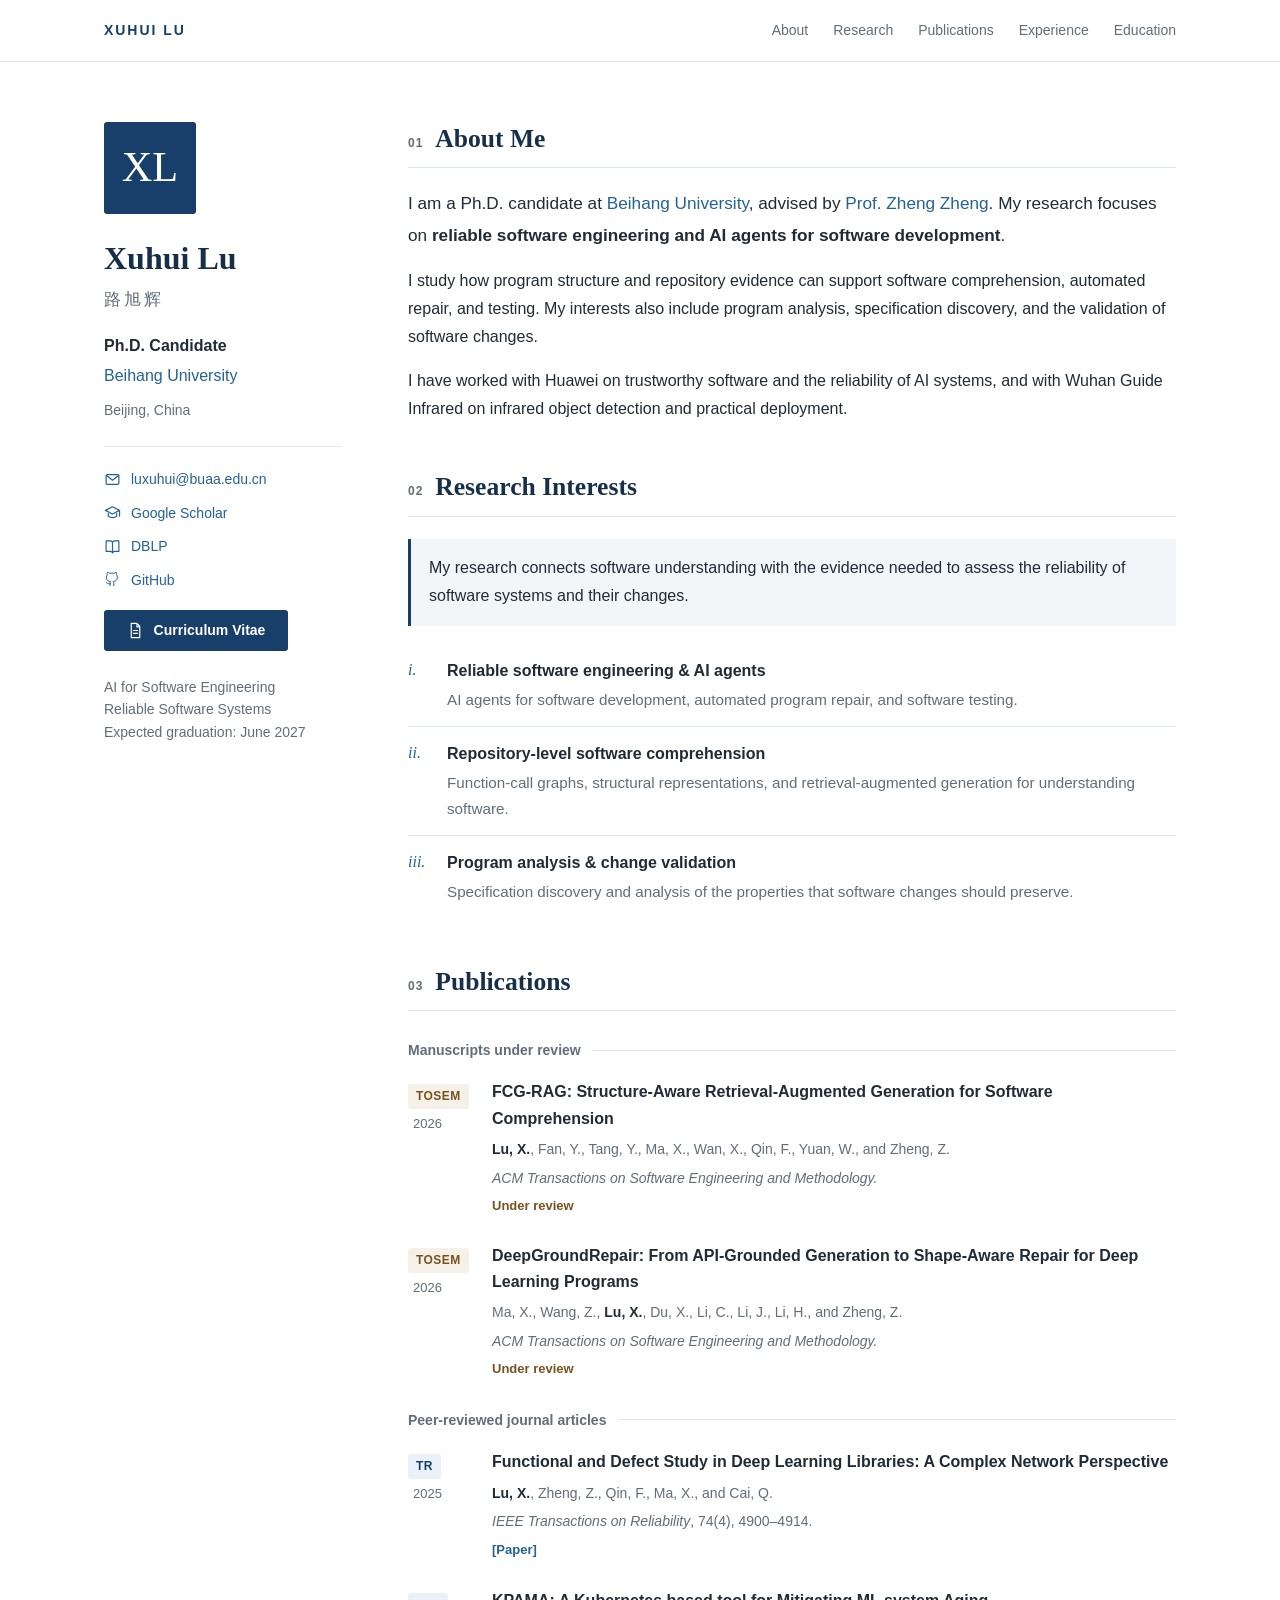
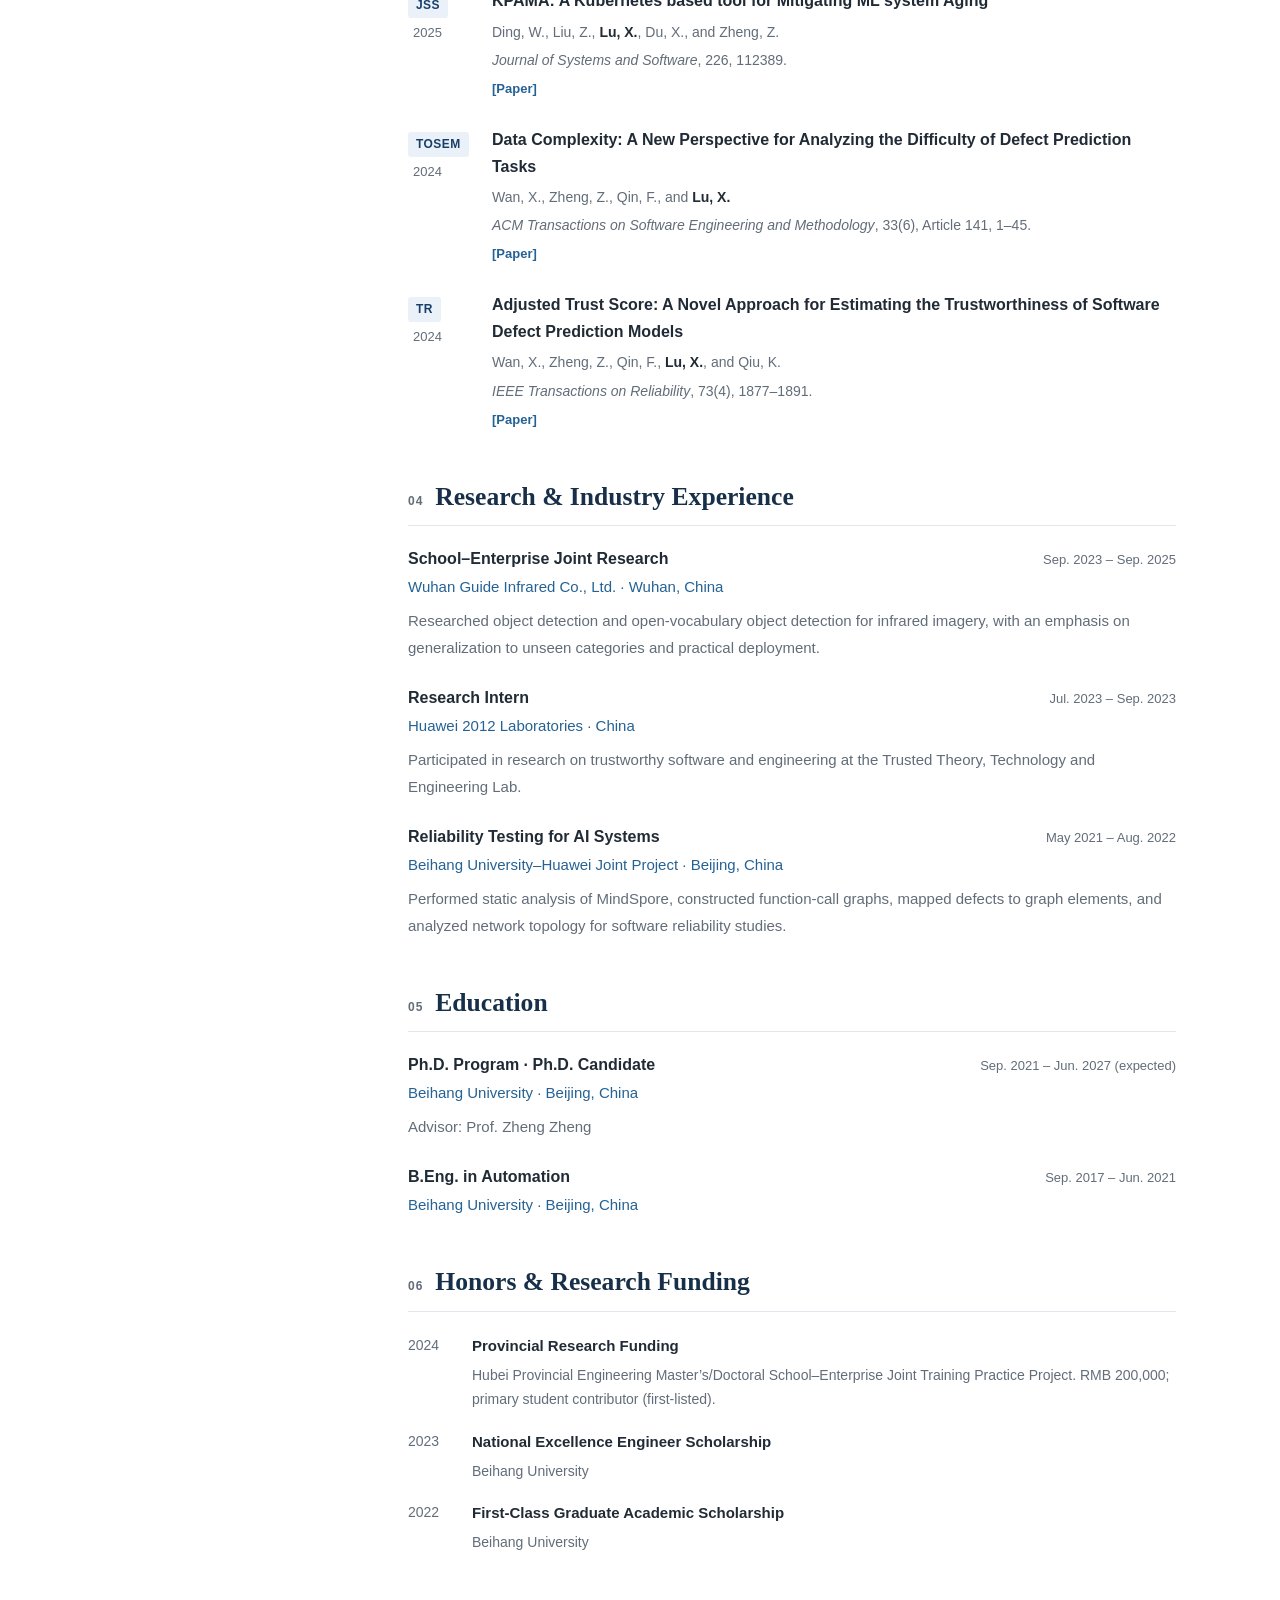
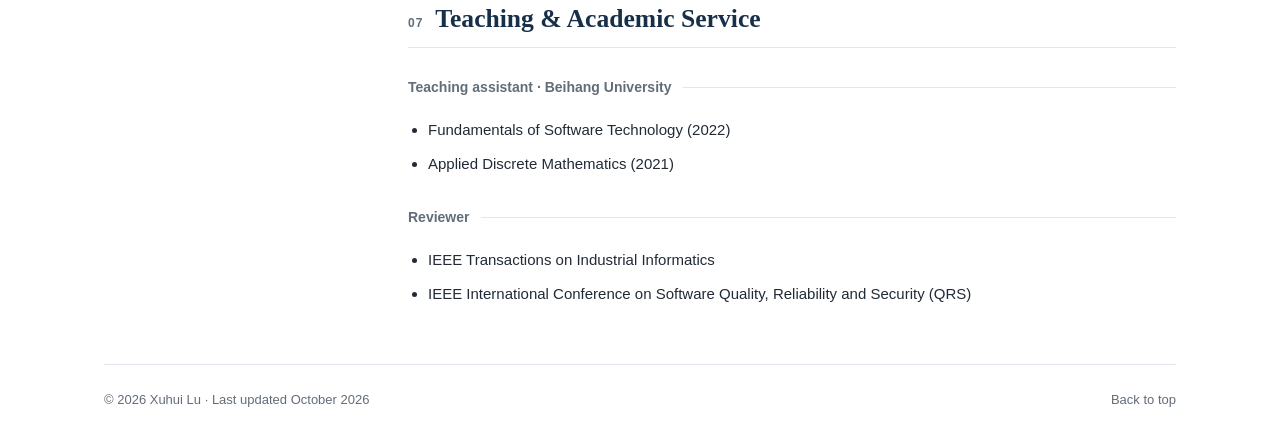
==== index.html @ 53155e2c "Publish Xuhui Lu academic homepage" ====
<!doctype html>
<html lang="en">
<head>
<meta charset="utf-8">
<meta name="viewport" content="width=device-width,initial-scale=1">
<title>Xuhui Lu | Beihang University</title>
<meta name="description" content="Xuhui Lu is a Ph.D. candidate at Beihang University working on reliable software engineering, software comprehension, and AI agents for software development.">
<meta name="theme-color" content="#173f69">
<link rel="canonical" href="https://xuhuilu.github.io/">
<meta property="og:url" content="https://xuhuilu.github.io/">
<meta property="og:title" content="Xuhui Lu | Beihang University">
<meta property="og:description" content="Research in reliable software engineering and AI agents for software development.">
<meta property="og:type" content="website">
<link rel="icon" type="image/svg+xml" href="data:image/svg+xml,%3Csvg xmlns='http://www.w3.org/2000/svg' viewBox='0 0 64 64'%3E%3Crect width='64' height='64' rx='12' fill='%23173f69'/%3E%3Ctext x='32' y='42' text-anchor='middle' font-family='Georgia,serif' font-size='32' fill='white'%3EXL%3C/text%3E%3C/svg%3E">
<style>
:root{--ink:#212b36;--muted:#626d79;--blue:#173f69;--link:#256294;--line:#e1e7ec;--pale:#f3f6f9;--serif:Georgia,'Times New Roman',serif}*{box-sizing:border-box}html{scroll-behavior:smooth;scroll-padding-top:90px}body{margin:0;background:#fff;color:var(--ink);font:1rem/1.75 -apple-system,BlinkMacSystemFont,'Segoe UI',Arial,sans-serif}a{color:var(--link);text-decoration:none;text-underline-offset:4px}a:hover{text-decoration:underline}a:focus-visible{outline:2px solid var(--link);outline-offset:5px;border-radius:2px}.skip{position:fixed;top:-80px;left:20px;z-index:100;background:var(--blue);color:white;padding:8px 16px}.skip:focus{top:12px}.topbar{border-bottom:1px solid var(--line);background:rgba(255,255,255,.97);position:sticky;top:0;z-index:10}.top-inner{max-width:1136px;margin:auto;padding:18px 32px;display:flex;align-items:center;justify-content:space-between;gap:20px}.wordmark{color:var(--blue);font-size:.875rem;letter-spacing:.14em;font-weight:700;white-space:nowrap}.nav{display:flex;gap:25px;flex-wrap:wrap}.nav a{color:var(--muted);font-size:.875rem}.nav a:hover{color:var(--blue)}.layout{max-width:1136px;margin:0 auto;display:grid;grid-template-columns:238px minmax(0,1fr);gap:66px;padding:60px 32px 50px}.profile{align-self:start;position:sticky;top:115px}.monogram{width:92px;height:92px;background:var(--blue);color:#fff;display:flex;align-items:center;justify-content:center;font:2.65rem/1 var(--serif);margin-bottom:24px;border-radius:3px}.profile h1{font:700 2rem/1.25 var(--serif);margin:0 0 6px;color:#162f49}.chinese{font-size:1.08rem;letter-spacing:.18em;color:var(--muted);margin:0 0 18px}.role{font-weight:600;margin:0;font-size:1rem}.affiliation{margin:2px 0 0}.location{font-size:.875rem;color:var(--muted);margin:8px 0 0}.profile-links{border-top:1px solid var(--line);margin-top:24px;padding-top:20px;display:flex;flex-direction:column;gap:9px;font-size:.875rem}.profile-links a{display:flex;align-items:center;gap:10px;overflow-wrap:anywhere}.icon{width:17px;height:17px;flex-shrink:0;fill:none;stroke:currentColor;stroke-width:1.65;stroke-linecap:round;stroke-linejoin:round}.cv-link{margin-top:9px;background:var(--blue);color:white;padding:8px 12px;justify-content:center;border-radius:3px;font-weight:600;max-width:184px}.cv-link:hover{background:#245986;text-decoration:none}.profile-note{margin-top:25px;font-size:.875rem;line-height:1.6;color:var(--muted);max-width:215px}.content{min-width:0}.section{margin-bottom:47px;scroll-margin-top:90px}.section-head{display:flex;align-items:baseline;gap:12px;border-bottom:1px solid var(--line);padding-bottom:12px;margin-bottom:20px}.section-head h2{font:700 1.6rem/1.3 var(--serif);color:#172f48;margin:0}.section-number{font-size:.75rem;font-weight:600;letter-spacing:.08em;color:var(--muted)}p{margin:0 0 16px}.intro{font-size:1.075rem;line-height:1.85}.intro strong{font-weight:600}.research-lead{padding:15px 18px;border-left:3px solid var(--blue);background:var(--pale);margin-top:22px;line-height:1.8}.research-list{padding:0;list-style:none;margin:18px 0 0}.research-list li{display:grid;grid-template-columns:30px 1fr;gap:9px;padding:13px 0;border-bottom:1px solid var(--line)}.research-list li:last-child{border-bottom:0}.research-index{font:italic 1rem var(--serif);color:var(--link);padding-top:4px}.research-list strong{font-weight:600}.research-list p{margin:2px 0 0;font-size:.95rem;line-height:1.7;color:var(--muted)}.subheading{font-size:.875rem;font-weight:600;color:var(--muted);margin:27px 0 17px;display:flex;align-items:center;gap:12px}.subheading:after{content:'';height:1px;background:var(--line);flex:1}.publication{display:grid;grid-template-columns:68px minmax(0,1fr);gap:16px;margin:0 0 25px}.pub-label{padding-top:2px}.venue-badge{display:inline-block;font-size:.75rem;letter-spacing:.035em;font-weight:700;padding:2px 8px;border-radius:3px;background:#eaf1f8;color:var(--blue)}.under-review .venue-badge{color:#755321;background:#f6f1e8}.year{display:block;font-size:.8125rem;color:var(--muted);margin:4px 0 0 5px}.publication h3{font-size:1rem;font-weight:600;line-height:1.65;margin:0 0 5px}.publication h3 a{color:var(--ink)}.publication h3 a:hover{color:var(--link)}.authors{font-size:.875rem;line-height:1.75;color:var(--muted);margin:0 0 5px}.authors strong{color:var(--ink);font-weight:600}.citation{font-size:.875rem;line-height:1.65;margin:0;color:var(--muted)}.paper-link{display:inline-block;font-size:.8125rem;font-weight:600;margin-top:6px}.review-status{font-size:.8125rem;font-weight:600;color:#755321;margin:5px 0 0}.entry{margin-bottom:24px}.entry-top{display:flex;justify-content:space-between;align-items:baseline;gap:18px}.entry h3{font-size:1rem;font-weight:600;margin:0;line-height:1.6}.date{color:var(--muted);font-size:.8125rem;white-space:nowrap}.organization{font-size:.9375rem;color:var(--link);margin:2px 0 7px}.entry-description{font-size:.9375rem;line-height:1.8;color:var(--muted);margin:0}.honors{list-style:none;padding:0;margin:0}.honors li{display:grid;grid-template-columns:48px 1fr;gap:16px;margin:0 0 16px}.honors time{font-size:.875rem;color:var(--muted);padding-top:1px}.honors strong{font-size:.9375rem;font-weight:600}.honors p{font-size:.875rem;color:var(--muted);margin:3px 0 0;line-height:1.75}.service-list{padding-left:20px;margin:0;line-height:1.85;font-size:.9375rem}.service-list li{margin-bottom:6px}.footer{max-width:1072px;margin:0 auto;padding:24px 0 30px;border-top:1px solid var(--line);color:var(--muted);font-size:.8125rem;display:flex;justify-content:space-between;gap:20px}.footer a{color:var(--muted)}.section:last-child{margin-bottom:6px}
@media(min-width:1440px){.layout{padding-top:72px}}@media(max-width:850px){.layout{grid-template-columns:205px minmax(0,1fr);gap:35px;padding:40px 25px}.top-inner{padding:16px 25px}.nav{gap:17px}.entry-top{display:block}.date{display:block;margin-top:3px}.footer{margin:0 25px}.profile h1{font-size:1.8rem}}@media(max-width:640px){html{scroll-padding-top:110px}.top-inner{display:block;padding:13px 22px}.wordmark{display:block;margin-bottom:8px}.nav{gap:10px 18px}.nav a{font-size:.8125rem}.layout{display:block;padding:30px 22px}.profile{position:static;padding-bottom:29px;margin-bottom:30px;border-bottom:1px solid var(--line)}.monogram{float:right;width:70px;height:70px;font-size:2rem;margin:0 0 10px 15px}.profile h1{font-size:2rem}.chinese{margin-bottom:12px}.profile-links{flex-direction:row;flex-wrap:wrap;gap:12px 20px;margin-top:16px;padding-top:16px}.profile-links a:first-child{flex-basis:100%}.cv-link{margin:0;padding:5px 12px}.profile-note{max-width:none;margin:17px 0 0}.section{margin-bottom:37px;scroll-margin-top:110px}.section-head h2{font-size:1.45rem}.intro{font-size:1rem}.publication{grid-template-columns:55px minmax(0,1fr);gap:13px}.footer{margin:0 22px;display:block}.footer span{display:block;margin-top:4px}.section-head{margin-bottom:17px}.entry-description{font-size:.9375rem}}@media(prefers-reduced-motion:reduce){html{scroll-behavior:auto}}@media print{.topbar,.skip,.profile-links,.footer{display:none}.layout{padding:0;display:block}.profile{position:static;border-bottom:1px solid #ccc;padding-bottom:15px;margin-bottom:25px}.monogram{display:none}.profile-note{display:none}.section{break-inside:avoid;margin-bottom:25px}a{color:inherit}body{font-size:11pt}.publication{break-inside:avoid}.date{white-space:normal}}
</style>
</head>
<body id="top">
<a class="skip" href="#main">Skip to content</a>
<header class="topbar"><div class="top-inner"><a class="wordmark" href="#top">XUHUI LU</a><nav class="nav" aria-label="Main navigation"><a href="#about">About</a><a href="#research">Research</a><a href="#publications">Publications</a><a href="#experience">Experience</a><a href="#education">Education</a></nav></div></header>
<div class="layout">
<aside class="profile" aria-label="Contact and profile">
<div class="monogram" aria-hidden="true">XL</div>
<h1>Xuhui Lu</h1><p class="chinese" lang="zh-CN">路旭辉</p>
<p class="role">Ph.D. Candidate</p><p class="affiliation"><a href="https://ev.buaa.edu.cn/" target="_blank" rel="noopener noreferrer">Beihang University</a></p><p class="location">Beijing, China</p>
<div class="profile-links">
<a href="mailto:luxuhui@buaa.edu.cn"><svg class="icon" viewBox="0 0 24 24" aria-hidden="true"><rect x="3" y="5" width="18" height="14" rx="2"/><path d="m3 6 9 7 9-7"/></svg>luxuhui@buaa.edu.cn</a>
<a href="https://scholar.google.com/citations?user=Rg4Tr7MAAAAJ" target="_blank" rel="noopener noreferrer"><svg class="icon" viewBox="0 0 24 24" aria-hidden="true"><path d="m2 9 10-5 10 5-10 5-10-5ZM6 11v6c3 3 9 3 12 0v-6M22 9v8"/></svg>Google Scholar</a>
<a href="https://dblp.org/pid/202/3971.html" target="_blank" rel="noopener noreferrer"><svg class="icon" viewBox="0 0 24 24" aria-hidden="true"><path d="M3 4h7l2 2 2-2h7v15h-7l-2 2-2-2H3V4ZM12 6v15"/></svg>DBLP</a>
<a href="https://github.com/xuhuilu" target="_blank" rel="noopener noreferrer"><svg class="icon" viewBox="0 0 24 24" aria-hidden="true"><path d="M9 19c-4 1-4-2-6-2M15 22v-4a3.5 3.5 0 0 0-1-2.7c3.4-.4 7-1.7 7-7.3a5.6 5.6 0 0 0-1.5-4 5.2 5.2 0 0 0-.1-4s-1.2-.4-4 1.5a13.6 13.6 0 0 0-7 0C5.6-.4 4.4 0 4.4 0a5.2 5.2 0 0 0-.1 4A5.6 5.6 0 0 0 2.8 8c0 5.6 3.6 6.9 7 7.3A3.5 3.5 0 0 0 9 18v4" transform="translate(1 2) scale(.85)"/></svg>GitHub</a>
<a class="cv-link" href="cv.pdf" target="_blank" rel="noopener noreferrer"><svg class="icon" viewBox="0 0 24 24" aria-hidden="true"><path d="M6 2h8l4 4v16H6V2ZM14 2v5h4M9 12h6M9 16h6"/></svg>Curriculum Vitae</a>
</div>
<p class="profile-note">AI for Software Engineering<br>Reliable Software Systems<br>Expected graduation: June 2027</p>
</aside>
<main class="content" id="main">
<section class="section" id="about"><div class="section-head"><span class="section-number">01</span><h2>About Me</h2></div>
<p class="intro">I am a Ph.D. candidate at <a href="https://ev.buaa.edu.cn/" target="_blank" rel="noopener noreferrer">Beihang University</a>, advised by <a href="https://teacher.buaa.edu.cn/zhengzheng/zh_CN/index.htm" target="_blank" rel="noopener noreferrer">Prof. Zheng Zheng</a>. My research focuses on <strong>reliable software engineering and AI agents for software development</strong>.</p>
<p>I study how program structure and repository evidence can support software comprehension, automated repair, and testing. My interests also include program analysis, specification discovery, and the validation of software changes.</p>
<p>I have worked with Huawei on trustworthy software and the reliability of AI systems, and with Wuhan Guide Infrared on infrared object detection and practical deployment.</p>
</section>
<section class="section" id="research"><div class="section-head"><span class="section-number">02</span><h2>Research Interests</h2></div>
<div class="research-lead">My research connects software understanding with the evidence needed to assess the reliability of software systems and their changes.</div>
<ol class="research-list"><li><span class="research-index" aria-hidden="true">i.</span><div><strong>Reliable software engineering &amp; AI agents</strong><p>AI agents for software development, automated program repair, and software testing.</p></div></li><li><span class="research-index" aria-hidden="true">ii.</span><div><strong>Repository-level software comprehension</strong><p>Function-call graphs, structural representations, and retrieval-augmented generation for understanding software.</p></div></li><li><span class="research-index" aria-hidden="true">iii.</span><div><strong>Program analysis &amp; change validation</strong><p>Specification discovery and analysis of the properties that software changes should preserve.</p></div></li></ol>
</section>
<section class="section" id="publications"><div class="section-head"><span class="section-number">03</span><h2>Publications</h2></div>
<h3 class="subheading">Manuscripts under review</h3>
<article class="publication under-review"><div class="pub-label"><span class="venue-badge">TOSEM</span><span class="year">2026</span></div><div><h3>FCG-RAG: Structure-Aware Retrieval-Augmented Generation for Software Comprehension</h3><p class="authors"><strong>Lu, X.</strong>, Fan, Y., Tang, Y., Ma, X., Wan, X., Qin, F., Yuan, W., and Zheng, Z.</p><p class="citation"><em>ACM Transactions on Software Engineering and Methodology.</em></p><p class="review-status">Under review</p></div></article>
<article class="publication under-review"><div class="pub-label"><span class="venue-badge">TOSEM</span><span class="year">2026</span></div><div><h3>DeepGroundRepair: From API-Grounded Generation to Shape-Aware Repair for Deep Learning Programs</h3><p class="authors">Ma, X., Wang, Z., <strong>Lu, X.</strong>, Du, X., Li, C., Li, J., Li, H., and Zheng, Z.</p><p class="citation"><em>ACM Transactions on Software Engineering and Methodology.</em></p><p class="review-status">Under review</p></div></article>
<h3 class="subheading">Peer-reviewed journal articles</h3>
<article class="publication"><div class="pub-label"><span class="venue-badge">TR</span><span class="year">2025</span></div><div><h3><a href="https://ieeexplore.ieee.org/document/11016929/" target="_blank" rel="noopener noreferrer">Functional and Defect Study in Deep Learning Libraries: A Complex Network Perspective</a></h3><p class="authors"><strong>Lu, X.</strong>, Zheng, Z., Qin, F., Ma, X., and Cai, Q.</p><p class="citation"><em>IEEE Transactions on Reliability</em>, 74(4), 4900–4914.</p><a class="paper-link" href="https://ieeexplore.ieee.org/document/11016929/" target="_blank" rel="noopener noreferrer">[Paper]</a></div></article>
<article class="publication"><div class="pub-label"><span class="venue-badge">JSS</span><span class="year">2025</span></div><div><h3><a href="https://www.sciencedirect.com/science/article/abs/pii/S0164121225000573" target="_blank" rel="noopener noreferrer">KPAMA: A Kubernetes based tool for Mitigating ML system Aging</a></h3><p class="authors">Ding, W., Liu, Z., <strong>Lu, X.</strong>, Du, X., and Zheng, Z.</p><p class="citation"><em>Journal of Systems and Software</em>, 226, 112389.</p><a class="paper-link" href="https://www.sciencedirect.com/science/article/abs/pii/S0164121225000573" target="_blank" rel="noopener noreferrer">[Paper]</a></div></article>
<article class="publication"><div class="pub-label"><span class="venue-badge">TOSEM</span><span class="year">2024</span></div><div><h3><a href="https://dl.acm.org/doi/10.1145/3649596" target="_blank" rel="noopener noreferrer">Data Complexity: A New Perspective for Analyzing the Difficulty of Defect Prediction Tasks</a></h3><p class="authors">Wan, X., Zheng, Z., Qin, F., and <strong>Lu, X.</strong></p><p class="citation"><em>ACM Transactions on Software Engineering and Methodology</em>, 33(6), Article 141, 1–45.</p><a class="paper-link" href="https://dl.acm.org/doi/10.1145/3649596" target="_blank" rel="noopener noreferrer">[Paper]</a></div></article>
<article class="publication"><div class="pub-label"><span class="venue-badge">TR</span><span class="year">2024</span></div><div><h3><a href="https://ieeexplore.ieee.org/document/10527380/" target="_blank" rel="noopener noreferrer">Adjusted Trust Score: A Novel Approach for Estimating the Trustworthiness of Software Defect Prediction Models</a></h3><p class="authors">Wan, X., Zheng, Z., Qin, F., <strong>Lu, X.</strong>, and Qiu, K.</p><p class="citation"><em>IEEE Transactions on Reliability</em>, 73(4), 1877–1891.</p><a class="paper-link" href="https://ieeexplore.ieee.org/document/10527380/" target="_blank" rel="noopener noreferrer">[Paper]</a></div></article>
</section>
<section class="section" id="experience"><div class="section-head"><span class="section-number">04</span><h2>Research &amp; Industry Experience</h2></div>
<article class="entry"><div class="entry-top"><h3>School–Enterprise Joint Research</h3><span class="date">Sep. 2023 – Sep. 2025</span></div><p class="organization">Wuhan Guide Infrared Co., Ltd. · Wuhan, China</p><p class="entry-description">Researched object detection and open-vocabulary object detection for infrared imagery, with an emphasis on generalization to unseen categories and practical deployment.</p></article>
<article class="entry"><div class="entry-top"><h3>Research Intern</h3><span class="date">Jul. 2023 – Sep. 2023</span></div><p class="organization">Huawei 2012 Laboratories · China</p><p class="entry-description">Participated in research on trustworthy software and engineering at the Trusted Theory, Technology and Engineering Lab.</p></article>
<article class="entry"><div class="entry-top"><h3>Reliability Testing for AI Systems</h3><span class="date">May 2021 – Aug. 2022</span></div><p class="organization">Beihang University–Huawei Joint Project · Beijing, China</p><p class="entry-description">Performed static analysis of MindSpore, constructed function-call graphs, mapped defects to graph elements, and analyzed network topology for software reliability studies.</p></article>
</section>
<section class="section" id="education"><div class="section-head"><span class="section-number">05</span><h2>Education</h2></div>
<article class="entry"><div class="entry-top"><h3>Ph.D. Program · Ph.D. Candidate</h3><span class="date">Sep. 2021 – Jun. 2027 (expected)</span></div><p class="organization">Beihang University · Beijing, China</p><p class="entry-description">Advisor: Prof. Zheng Zheng</p></article>
<article class="entry"><div class="entry-top"><h3>B.Eng. in Automation</h3><span class="date">Sep. 2017 – Jun. 2021</span></div><p class="organization">Beihang University · Beijing, China</p></article>
</section>
<section class="section" id="honors"><div class="section-head"><span class="section-number">06</span><h2>Honors &amp; Research Funding</h2></div>
<ul class="honors"><li><time datetime="2024">2024</time><div><strong>Provincial Research Funding</strong><p>Hubei Provincial Engineering Master’s/Doctoral School–Enterprise Joint Training Practice Project. RMB 200,000; primary student contributor (first-listed).</p></div></li><li><time datetime="2023">2023</time><div><strong>National Excellence Engineer Scholarship</strong><p>Beihang University</p></div></li><li><time datetime="2022">2022</time><div><strong>First-Class Graduate Academic Scholarship</strong><p>Beihang University</p></div></li></ul>
</section>
<section class="section" id="teaching"><div class="section-head"><span class="section-number">07</span><h2>Teaching &amp; Academic Service</h2></div>
<h3 class="subheading">Teaching assistant · Beihang University</h3><ul class="service-list"><li>Fundamentals of Software Technology (2022)</li><li>Applied Discrete Mathematics (2021)</li></ul>
<h3 class="subheading">Reviewer</h3><ul class="service-list"><li>IEEE Transactions on Industrial Informatics</li><li>IEEE International Conference on Software Quality, Reliability and Security (QRS)</li></ul>
</section>
</main></div>
<footer class="footer"><span>© 2026 Xuhui Lu · Last updated October 2026</span><a href="#top">Back to top</a></footer>
</body></html>
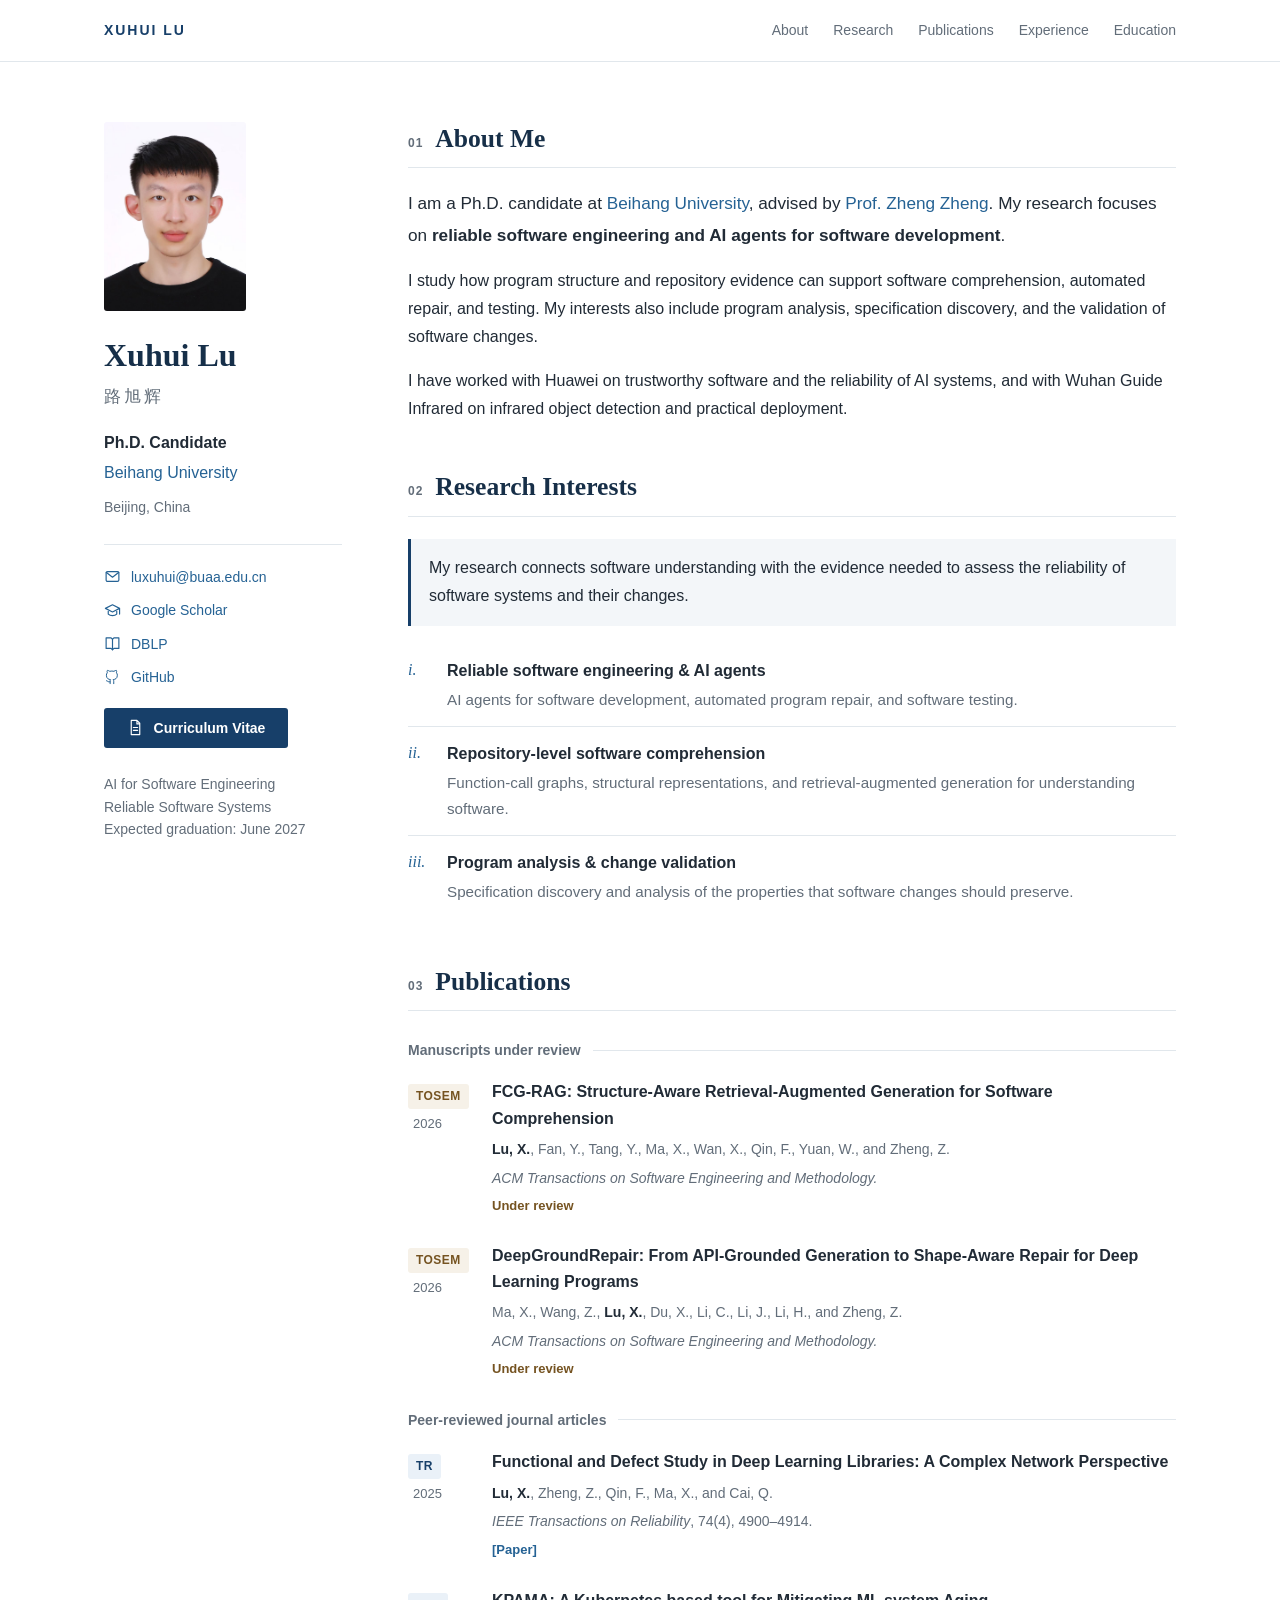
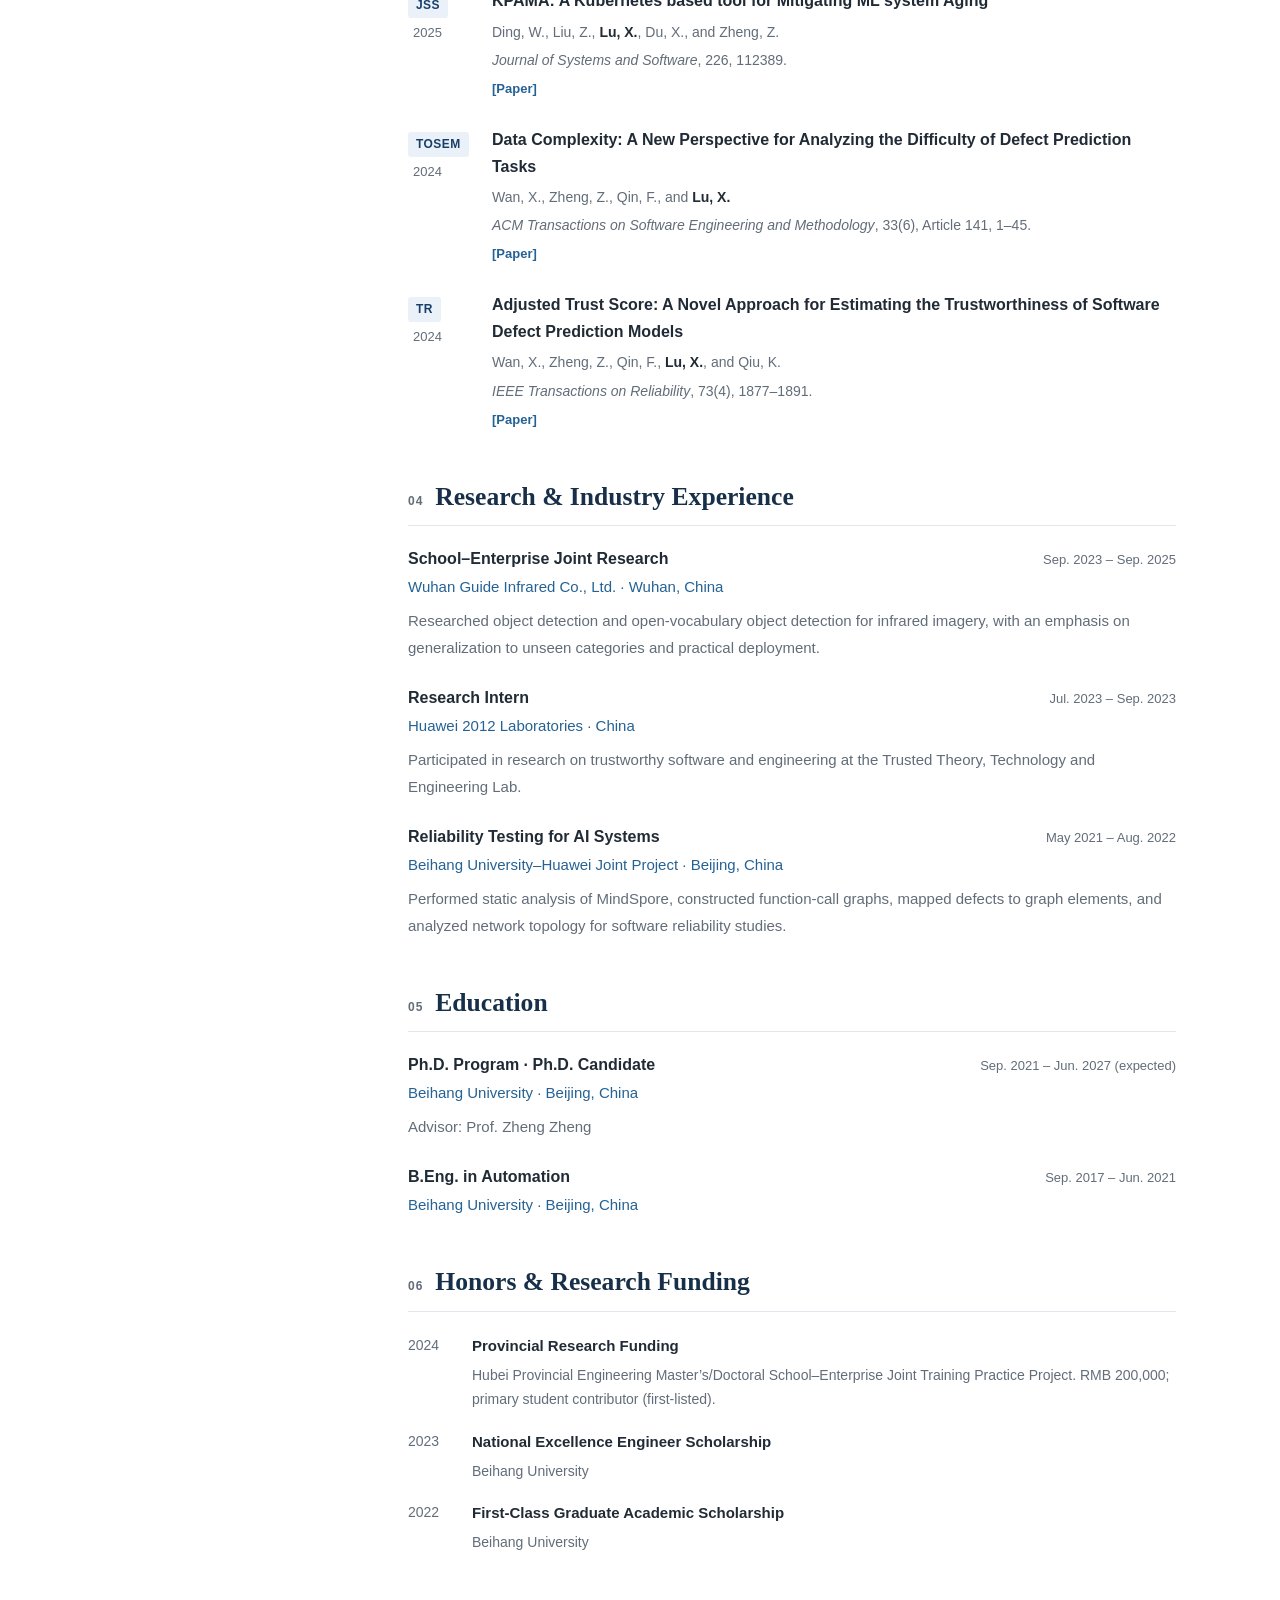
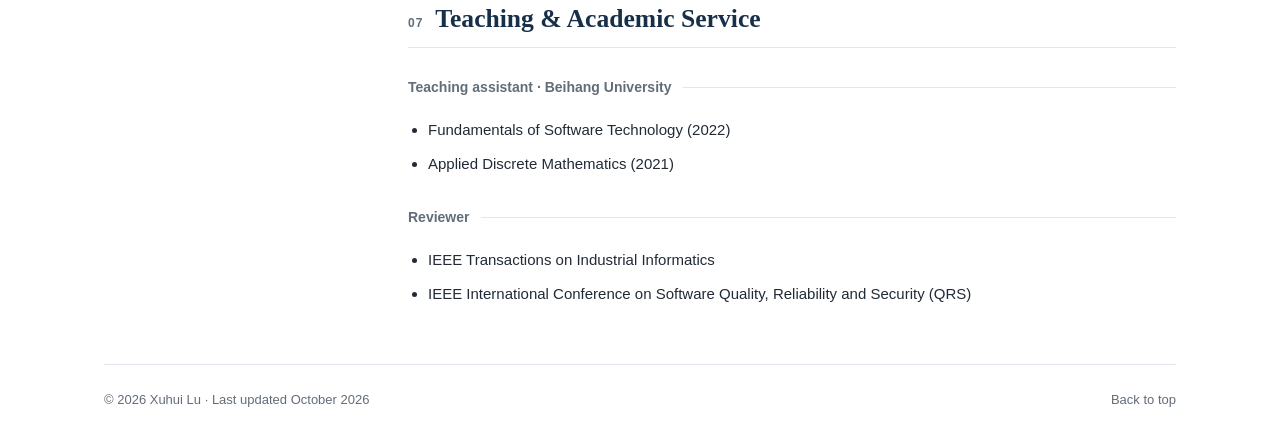
==== commit 91c6a59d: "Add profile photo to academic homepage" ====
--- a/index.html
+++ b/index.html
@@ -13,8 +13,8 @@
 <meta property="og:type" content="website">
 <link rel="icon" type="image/svg+xml" href="data:image/svg+xml,%3Csvg xmlns='http://www.w3.org/2000/svg' viewBox='0 0 64 64'%3E%3Crect width='64' height='64' rx='12' fill='%23173f69'/%3E%3Ctext x='32' y='42' text-anchor='middle' font-family='Georgia,serif' font-size='32' fill='white'%3EXL%3C/text%3E%3C/svg%3E">
 <style>
-:root{--ink:#212b36;--muted:#626d79;--blue:#173f69;--link:#256294;--line:#e1e7ec;--pale:#f3f6f9;--serif:Georgia,'Times New Roman',serif}*{box-sizing:border-box}html{scroll-behavior:smooth;scroll-padding-top:90px}body{margin:0;background:#fff;color:var(--ink);font:1rem/1.75 -apple-system,BlinkMacSystemFont,'Segoe UI',Arial,sans-serif}a{color:var(--link);text-decoration:none;text-underline-offset:4px}a:hover{text-decoration:underline}a:focus-visible{outline:2px solid var(--link);outline-offset:5px;border-radius:2px}.skip{position:fixed;top:-80px;left:20px;z-index:100;background:var(--blue);color:white;padding:8px 16px}.skip:focus{top:12px}.topbar{border-bottom:1px solid var(--line);background:rgba(255,255,255,.97);position:sticky;top:0;z-index:10}.top-inner{max-width:1136px;margin:auto;padding:18px 32px;display:flex;align-items:center;justify-content:space-between;gap:20px}.wordmark{color:var(--blue);font-size:.875rem;letter-spacing:.14em;font-weight:700;white-space:nowrap}.nav{display:flex;gap:25px;flex-wrap:wrap}.nav a{color:var(--muted);font-size:.875rem}.nav a:hover{color:var(--blue)}.layout{max-width:1136px;margin:0 auto;display:grid;grid-template-columns:238px minmax(0,1fr);gap:66px;padding:60px 32px 50px}.profile{align-self:start;position:sticky;top:115px}.monogram{width:92px;height:92px;background:var(--blue);color:#fff;display:flex;align-items:center;justify-content:center;font:2.65rem/1 var(--serif);margin-bottom:24px;border-radius:3px}.profile h1{font:700 2rem/1.25 var(--serif);margin:0 0 6px;color:#162f49}.chinese{font-size:1.08rem;letter-spacing:.18em;color:var(--muted);margin:0 0 18px}.role{font-weight:600;margin:0;font-size:1rem}.affiliation{margin:2px 0 0}.location{font-size:.875rem;color:var(--muted);margin:8px 0 0}.profile-links{border-top:1px solid var(--line);margin-top:24px;padding-top:20px;display:flex;flex-direction:column;gap:9px;font-size:.875rem}.profile-links a{display:flex;align-items:center;gap:10px;overflow-wrap:anywhere}.icon{width:17px;height:17px;flex-shrink:0;fill:none;stroke:currentColor;stroke-width:1.65;stroke-linecap:round;stroke-linejoin:round}.cv-link{margin-top:9px;background:var(--blue);color:white;padding:8px 12px;justify-content:center;border-radius:3px;font-weight:600;max-width:184px}.cv-link:hover{background:#245986;text-decoration:none}.profile-note{margin-top:25px;font-size:.875rem;line-height:1.6;color:var(--muted);max-width:215px}.content{min-width:0}.section{margin-bottom:47px;scroll-margin-top:90px}.section-head{display:flex;align-items:baseline;gap:12px;border-bottom:1px solid var(--line);padding-bottom:12px;margin-bottom:20px}.section-head h2{font:700 1.6rem/1.3 var(--serif);color:#172f48;margin:0}.section-number{font-size:.75rem;font-weight:600;letter-spacing:.08em;color:var(--muted)}p{margin:0 0 16px}.intro{font-size:1.075rem;line-height:1.85}.intro strong{font-weight:600}.research-lead{padding:15px 18px;border-left:3px solid var(--blue);background:var(--pale);margin-top:22px;line-height:1.8}.research-list{padding:0;list-style:none;margin:18px 0 0}.research-list li{display:grid;grid-template-columns:30px 1fr;gap:9px;padding:13px 0;border-bottom:1px solid var(--line)}.research-list li:last-child{border-bottom:0}.research-index{font:italic 1rem var(--serif);color:var(--link);padding-top:4px}.research-list strong{font-weight:600}.research-list p{margin:2px 0 0;font-size:.95rem;line-height:1.7;color:var(--muted)}.subheading{font-size:.875rem;font-weight:600;color:var(--muted);margin:27px 0 17px;display:flex;align-items:center;gap:12px}.subheading:after{content:'';height:1px;background:var(--line);flex:1}.publication{display:grid;grid-template-columns:68px minmax(0,1fr);gap:16px;margin:0 0 25px}.pub-label{padding-top:2px}.venue-badge{display:inline-block;font-size:.75rem;letter-spacing:.035em;font-weight:700;padding:2px 8px;border-radius:3px;background:#eaf1f8;color:var(--blue)}.under-review .venue-badge{color:#755321;background:#f6f1e8}.year{display:block;font-size:.8125rem;color:var(--muted);margin:4px 0 0 5px}.publication h3{font-size:1rem;font-weight:600;line-height:1.65;margin:0 0 5px}.publication h3 a{color:var(--ink)}.publication h3 a:hover{color:var(--link)}.authors{font-size:.875rem;line-height:1.75;color:var(--muted);margin:0 0 5px}.authors strong{color:var(--ink);font-weight:600}.citation{font-size:.875rem;line-height:1.65;margin:0;color:var(--muted)}.paper-link{display:inline-block;font-size:.8125rem;font-weight:600;margin-top:6px}.review-status{font-size:.8125rem;font-weight:600;color:#755321;margin:5px 0 0}.entry{margin-bottom:24px}.entry-top{display:flex;justify-content:space-between;align-items:baseline;gap:18px}.entry h3{font-size:1rem;font-weight:600;margin:0;line-height:1.6}.date{color:var(--muted);font-size:.8125rem;white-space:nowrap}.organization{font-size:.9375rem;color:var(--link);margin:2px 0 7px}.entry-description{font-size:.9375rem;line-height:1.8;color:var(--muted);margin:0}.honors{list-style:none;padding:0;margin:0}.honors li{display:grid;grid-template-columns:48px 1fr;gap:16px;margin:0 0 16px}.honors time{font-size:.875rem;color:var(--muted);padding-top:1px}.honors strong{font-size:.9375rem;font-weight:600}.honors p{font-size:.875rem;color:var(--muted);margin:3px 0 0;line-height:1.75}.service-list{padding-left:20px;margin:0;line-height:1.85;font-size:.9375rem}.service-list li{margin-bottom:6px}.footer{max-width:1072px;margin:0 auto;padding:24px 0 30px;border-top:1px solid var(--line);color:var(--muted);font-size:.8125rem;display:flex;justify-content:space-between;gap:20px}.footer a{color:var(--muted)}.section:last-child{margin-bottom:6px}
-@media(min-width:1440px){.layout{padding-top:72px}}@media(max-width:850px){.layout{grid-template-columns:205px minmax(0,1fr);gap:35px;padding:40px 25px}.top-inner{padding:16px 25px}.nav{gap:17px}.entry-top{display:block}.date{display:block;margin-top:3px}.footer{margin:0 25px}.profile h1{font-size:1.8rem}}@media(max-width:640px){html{scroll-padding-top:110px}.top-inner{display:block;padding:13px 22px}.wordmark{display:block;margin-bottom:8px}.nav{gap:10px 18px}.nav a{font-size:.8125rem}.layout{display:block;padding:30px 22px}.profile{position:static;padding-bottom:29px;margin-bottom:30px;border-bottom:1px solid var(--line)}.monogram{float:right;width:70px;height:70px;font-size:2rem;margin:0 0 10px 15px}.profile h1{font-size:2rem}.chinese{margin-bottom:12px}.profile-links{flex-direction:row;flex-wrap:wrap;gap:12px 20px;margin-top:16px;padding-top:16px}.profile-links a:first-child{flex-basis:100%}.cv-link{margin:0;padding:5px 12px}.profile-note{max-width:none;margin:17px 0 0}.section{margin-bottom:37px;scroll-margin-top:110px}.section-head h2{font-size:1.45rem}.intro{font-size:1rem}.publication{grid-template-columns:55px minmax(0,1fr);gap:13px}.footer{margin:0 22px;display:block}.footer span{display:block;margin-top:4px}.section-head{margin-bottom:17px}.entry-description{font-size:.9375rem}}@media(prefers-reduced-motion:reduce){html{scroll-behavior:auto}}@media print{.topbar,.skip,.profile-links,.footer{display:none}.layout{padding:0;display:block}.profile{position:static;border-bottom:1px solid #ccc;padding-bottom:15px;margin-bottom:25px}.monogram{display:none}.profile-note{display:none}.section{break-inside:avoid;margin-bottom:25px}a{color:inherit}body{font-size:11pt}.publication{break-inside:avoid}.date{white-space:normal}}
+:root{--ink:#212b36;--muted:#626d79;--blue:#173f69;--link:#256294;--line:#e1e7ec;--pale:#f3f6f9;--serif:Georgia,'Times New Roman',serif}*{box-sizing:border-box}html{scroll-behavior:smooth;scroll-padding-top:90px}body{margin:0;background:#fff;color:var(--ink);font:1rem/1.75 -apple-system,BlinkMacSystemFont,'Segoe UI',Arial,sans-serif}a{color:var(--link);text-decoration:none;text-underline-offset:4px}a:hover{text-decoration:underline}a:focus-visible{outline:2px solid var(--link);outline-offset:5px;border-radius:2px}.skip{position:fixed;top:-80px;left:20px;z-index:100;background:var(--blue);color:white;padding:8px 16px}.skip:focus{top:12px}.topbar{border-bottom:1px solid var(--line);background:rgba(255,255,255,.97);position:sticky;top:0;z-index:10}.top-inner{max-width:1136px;margin:auto;padding:18px 32px;display:flex;align-items:center;justify-content:space-between;gap:20px}.wordmark{color:var(--blue);font-size:.875rem;letter-spacing:.14em;font-weight:700;white-space:nowrap}.nav{display:flex;gap:25px;flex-wrap:wrap}.nav a{color:var(--muted);font-size:.875rem}.nav a:hover{color:var(--blue)}.layout{max-width:1136px;margin:0 auto;display:grid;grid-template-columns:238px minmax(0,1fr);gap:66px;padding:60px 32px 50px}.profile{align-self:start;position:sticky;top:115px}.monogram{width:92px;height:92px;background:var(--blue);color:#fff;display:flex;align-items:center;justify-content:center;font:2.65rem/1 var(--serif);margin-bottom:24px;border-radius:3px}.portrait{display:block;width:142px;max-width:100%;height:auto;margin-bottom:24px;border-radius:3px}.profile h1{font:700 2rem/1.25 var(--serif);margin:0 0 6px;color:#162f49}.chinese{font-size:1.08rem;letter-spacing:.18em;color:var(--muted);margin:0 0 18px}.role{font-weight:600;margin:0;font-size:1rem}.affiliation{margin:2px 0 0}.location{font-size:.875rem;color:var(--muted);margin:8px 0 0}.profile-links{border-top:1px solid var(--line);margin-top:24px;padding-top:20px;display:flex;flex-direction:column;gap:9px;font-size:.875rem}.profile-links a{display:flex;align-items:center;gap:10px;overflow-wrap:anywhere}.icon{width:17px;height:17px;flex-shrink:0;fill:none;stroke:currentColor;stroke-width:1.65;stroke-linecap:round;stroke-linejoin:round}.cv-link{margin-top:9px;background:var(--blue);color:white;padding:8px 12px;justify-content:center;border-radius:3px;font-weight:600;max-width:184px}.cv-link:hover{background:#245986;text-decoration:none}.profile-note{margin-top:25px;font-size:.875rem;line-height:1.6;color:var(--muted);max-width:215px}.content{min-width:0}.section{margin-bottom:47px;scroll-margin-top:90px}.section-head{display:flex;align-items:baseline;gap:12px;border-bottom:1px solid var(--line);padding-bottom:12px;margin-bottom:20px}.section-head h2{font:700 1.6rem/1.3 var(--serif);color:#172f48;margin:0}.section-number{font-size:.75rem;font-weight:600;letter-spacing:.08em;color:var(--muted)}p{margin:0 0 16px}.intro{font-size:1.075rem;line-height:1.85}.intro strong{font-weight:600}.research-lead{padding:15px 18px;border-left:3px solid var(--blue);background:var(--pale);margin-top:22px;line-height:1.8}.research-list{padding:0;list-style:none;margin:18px 0 0}.research-list li{display:grid;grid-template-columns:30px 1fr;gap:9px;padding:13px 0;border-bottom:1px solid var(--line)}.research-list li:last-child{border-bottom:0}.research-index{font:italic 1rem var(--serif);color:var(--link);padding-top:4px}.research-list strong{font-weight:600}.research-list p{margin:2px 0 0;font-size:.95rem;line-height:1.7;color:var(--muted)}.subheading{font-size:.875rem;font-weight:600;color:var(--muted);margin:27px 0 17px;display:flex;align-items:center;gap:12px}.subheading:after{content:'';height:1px;background:var(--line);flex:1}.publication{display:grid;grid-template-columns:68px minmax(0,1fr);gap:16px;margin:0 0 25px}.pub-label{padding-top:2px}.venue-badge{display:inline-block;font-size:.75rem;letter-spacing:.035em;font-weight:700;padding:2px 8px;border-radius:3px;background:#eaf1f8;color:var(--blue)}.under-review .venue-badge{color:#755321;background:#f6f1e8}.year{display:block;font-size:.8125rem;color:var(--muted);margin:4px 0 0 5px}.publication h3{font-size:1rem;font-weight:600;line-height:1.65;margin:0 0 5px}.publication h3 a{color:var(--ink)}.publication h3 a:hover{color:var(--link)}.authors{font-size:.875rem;line-height:1.75;color:var(--muted);margin:0 0 5px}.authors strong{color:var(--ink);font-weight:600}.citation{font-size:.875rem;line-height:1.65;margin:0;color:var(--muted)}.paper-link{display:inline-block;font-size:.8125rem;font-weight:600;margin-top:6px}.review-status{font-size:.8125rem;font-weight:600;color:#755321;margin:5px 0 0}.entry{margin-bottom:24px}.entry-top{display:flex;justify-content:space-between;align-items:baseline;gap:18px}.entry h3{font-size:1rem;font-weight:600;margin:0;line-height:1.6}.date{color:var(--muted);font-size:.8125rem;white-space:nowrap}.organization{font-size:.9375rem;color:var(--link);margin:2px 0 7px}.entry-description{font-size:.9375rem;line-height:1.8;color:var(--muted);margin:0}.honors{list-style:none;padding:0;margin:0}.honors li{display:grid;grid-template-columns:48px 1fr;gap:16px;margin:0 0 16px}.honors time{font-size:.875rem;color:var(--muted);padding-top:1px}.honors strong{font-size:.9375rem;font-weight:600}.honors p{font-size:.875rem;color:var(--muted);margin:3px 0 0;line-height:1.75}.service-list{padding-left:20px;margin:0;line-height:1.85;font-size:.9375rem}.service-list li{margin-bottom:6px}.footer{max-width:1072px;margin:0 auto;padding:24px 0 30px;border-top:1px solid var(--line);color:var(--muted);font-size:.8125rem;display:flex;justify-content:space-between;gap:20px}.footer a{color:var(--muted)}.section:last-child{margin-bottom:6px}
+@media(min-width:1440px){.layout{padding-top:72px}}@media(max-width:850px){.layout{grid-template-columns:205px minmax(0,1fr);gap:35px;padding:40px 25px}.top-inner{padding:16px 25px}.nav{gap:17px}.entry-top{display:block}.date{display:block;margin-top:3px}.footer{margin:0 25px}.profile h1{font-size:1.8rem}}@media(max-width:640px){html{scroll-padding-top:110px}.top-inner{display:block;padding:13px 22px}.wordmark{display:block;margin-bottom:8px}.nav{gap:10px 18px}.nav a{font-size:.8125rem}.layout{display:block;padding:30px 22px}.profile{position:static;padding-bottom:29px;margin-bottom:30px;border-bottom:1px solid var(--line)}.portrait{float:right;width:92px;height:auto;margin:0 0 10px 15px}.monogram{float:right;width:70px;height:70px;font-size:2rem;margin:0 0 10px 15px}.profile h1{font-size:2rem}.chinese{margin-bottom:12px}.profile-links{flex-direction:row;flex-wrap:wrap;gap:12px 20px;margin-top:16px;padding-top:16px}.profile-links a:first-child{flex-basis:100%}.cv-link{margin:0;padding:5px 12px}.profile-note{max-width:none;margin:17px 0 0}.section{margin-bottom:37px;scroll-margin-top:110px}.section-head h2{font-size:1.45rem}.intro{font-size:1rem}.publication{grid-template-columns:55px minmax(0,1fr);gap:13px}.footer{margin:0 22px;display:block}.footer span{display:block;margin-top:4px}.section-head{margin-bottom:17px}.entry-description{font-size:.9375rem}}@media(prefers-reduced-motion:reduce){html{scroll-behavior:auto}}@media print{.topbar,.skip,.profile-links,.footer{display:none}.layout{padding:0;display:block}.profile{position:static;border-bottom:1px solid #ccc;padding-bottom:15px;margin-bottom:25px}.monogram,.portrait{display:none}.profile-note{display:none}.section{break-inside:avoid;margin-bottom:25px}a{color:inherit}body{font-size:11pt}.publication{break-inside:avoid}.date{white-space:normal}}
 </style>
 </head>
 <body id="top">
@@ -22,7 +22,7 @@
 <header class="topbar"><div class="top-inner"><a class="wordmark" href="#top">XUHUI LU</a><nav class="nav" aria-label="Main navigation"><a href="#about">About</a><a href="#research">Research</a><a href="#publications">Publications</a><a href="#experience">Experience</a><a href="#education">Education</a></nav></div></header>
 <div class="layout">
 <aside class="profile" aria-label="Contact and profile">
-<div class="monogram" aria-hidden="true">XL</div>
+<img class="portrait" src="profile.jpg" alt="Portrait of Xuhui Lu" width="1279" height="1706">
 <h1>Xuhui Lu</h1><p class="chinese" lang="zh-CN">路旭辉</p>
 <p class="role">Ph.D. Candidate</p><p class="affiliation"><a href="https://ev.buaa.edu.cn/" target="_blank" rel="noopener noreferrer">Beihang University</a></p><p class="location">Beijing, China</p>
 <div class="profile-links">
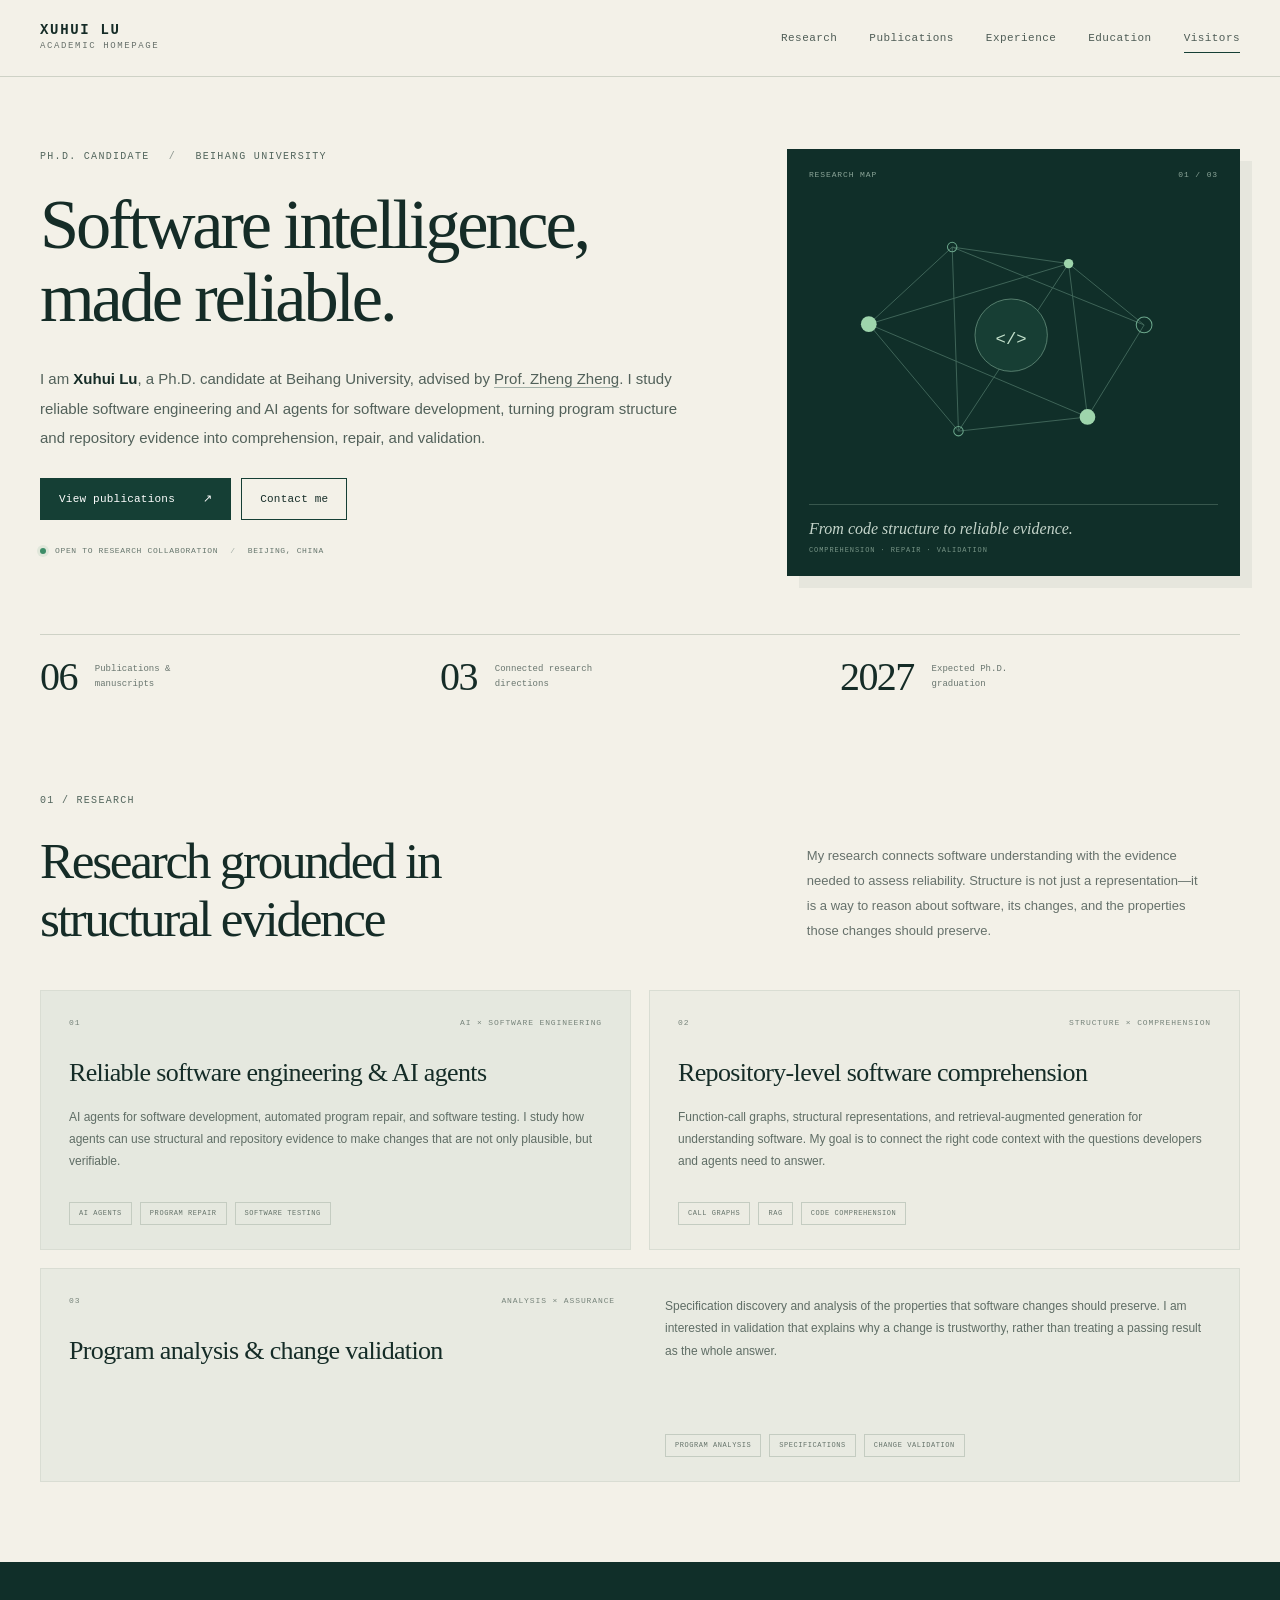
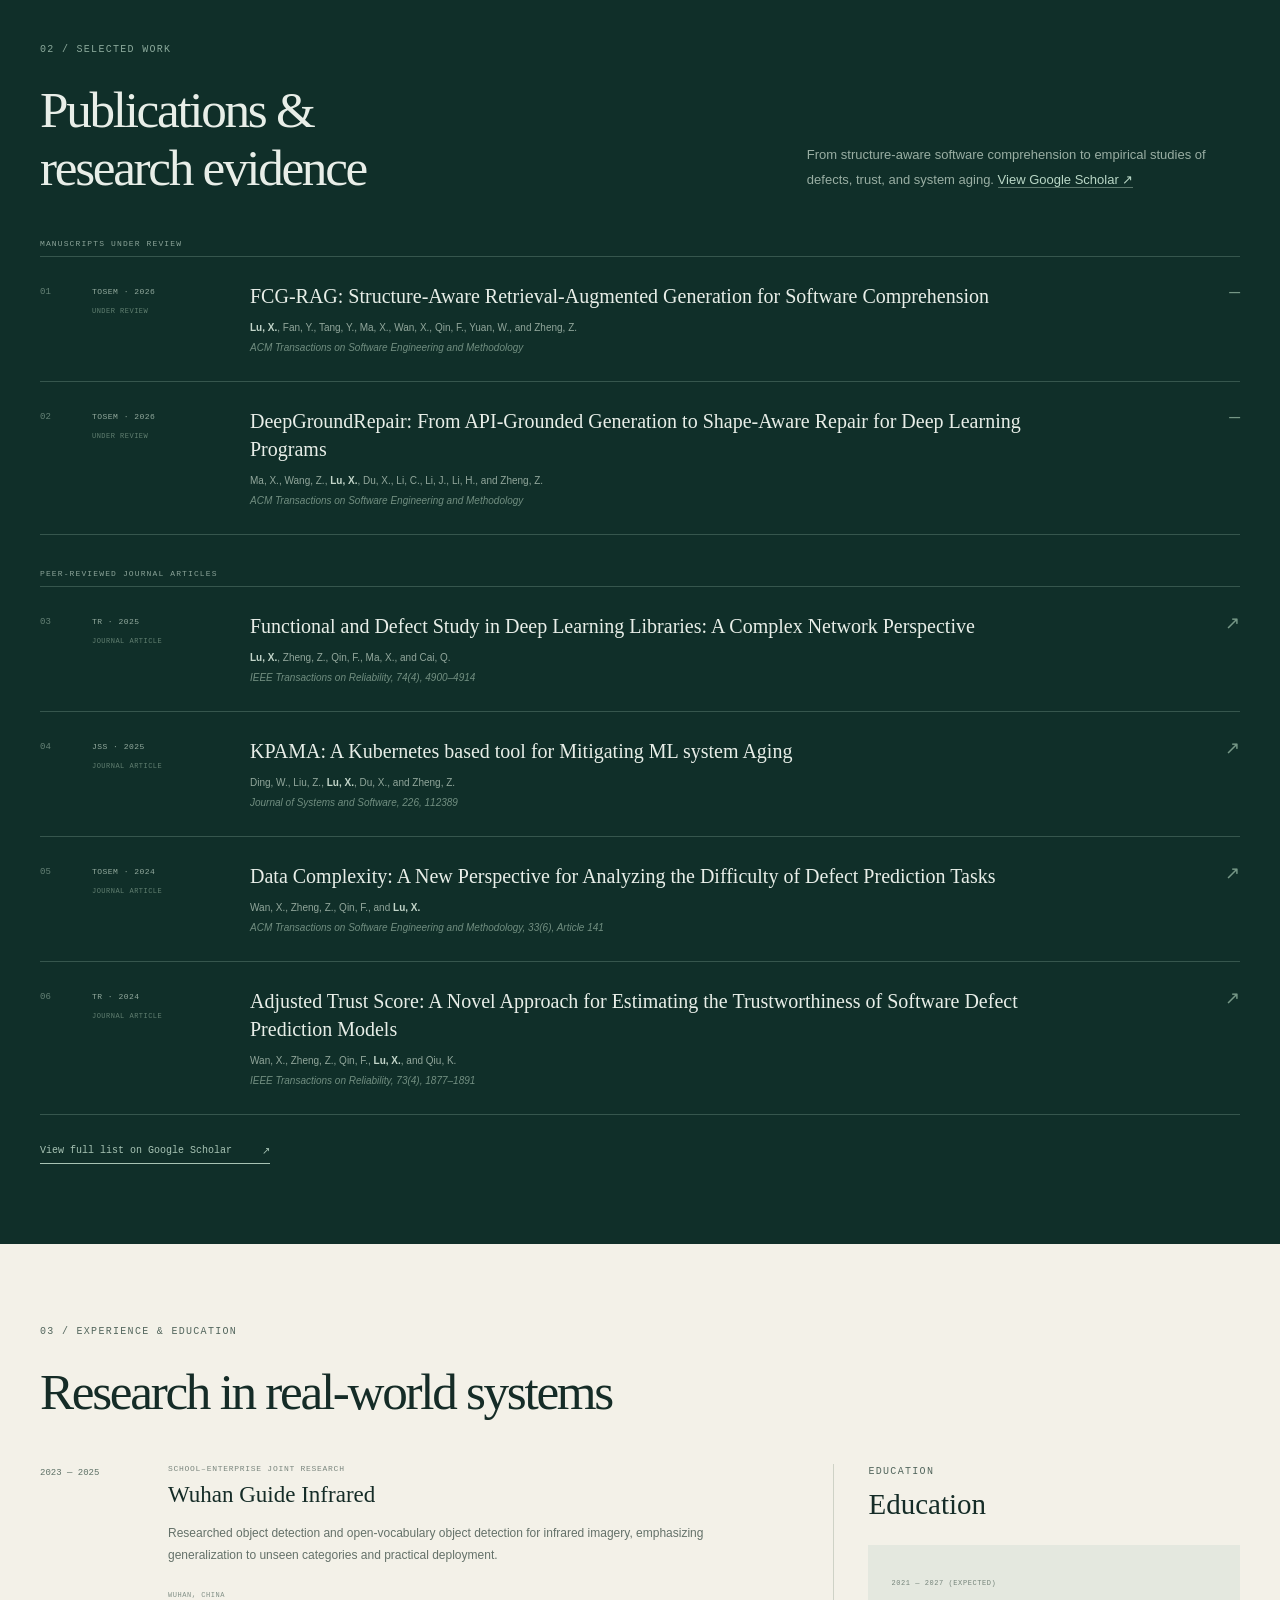
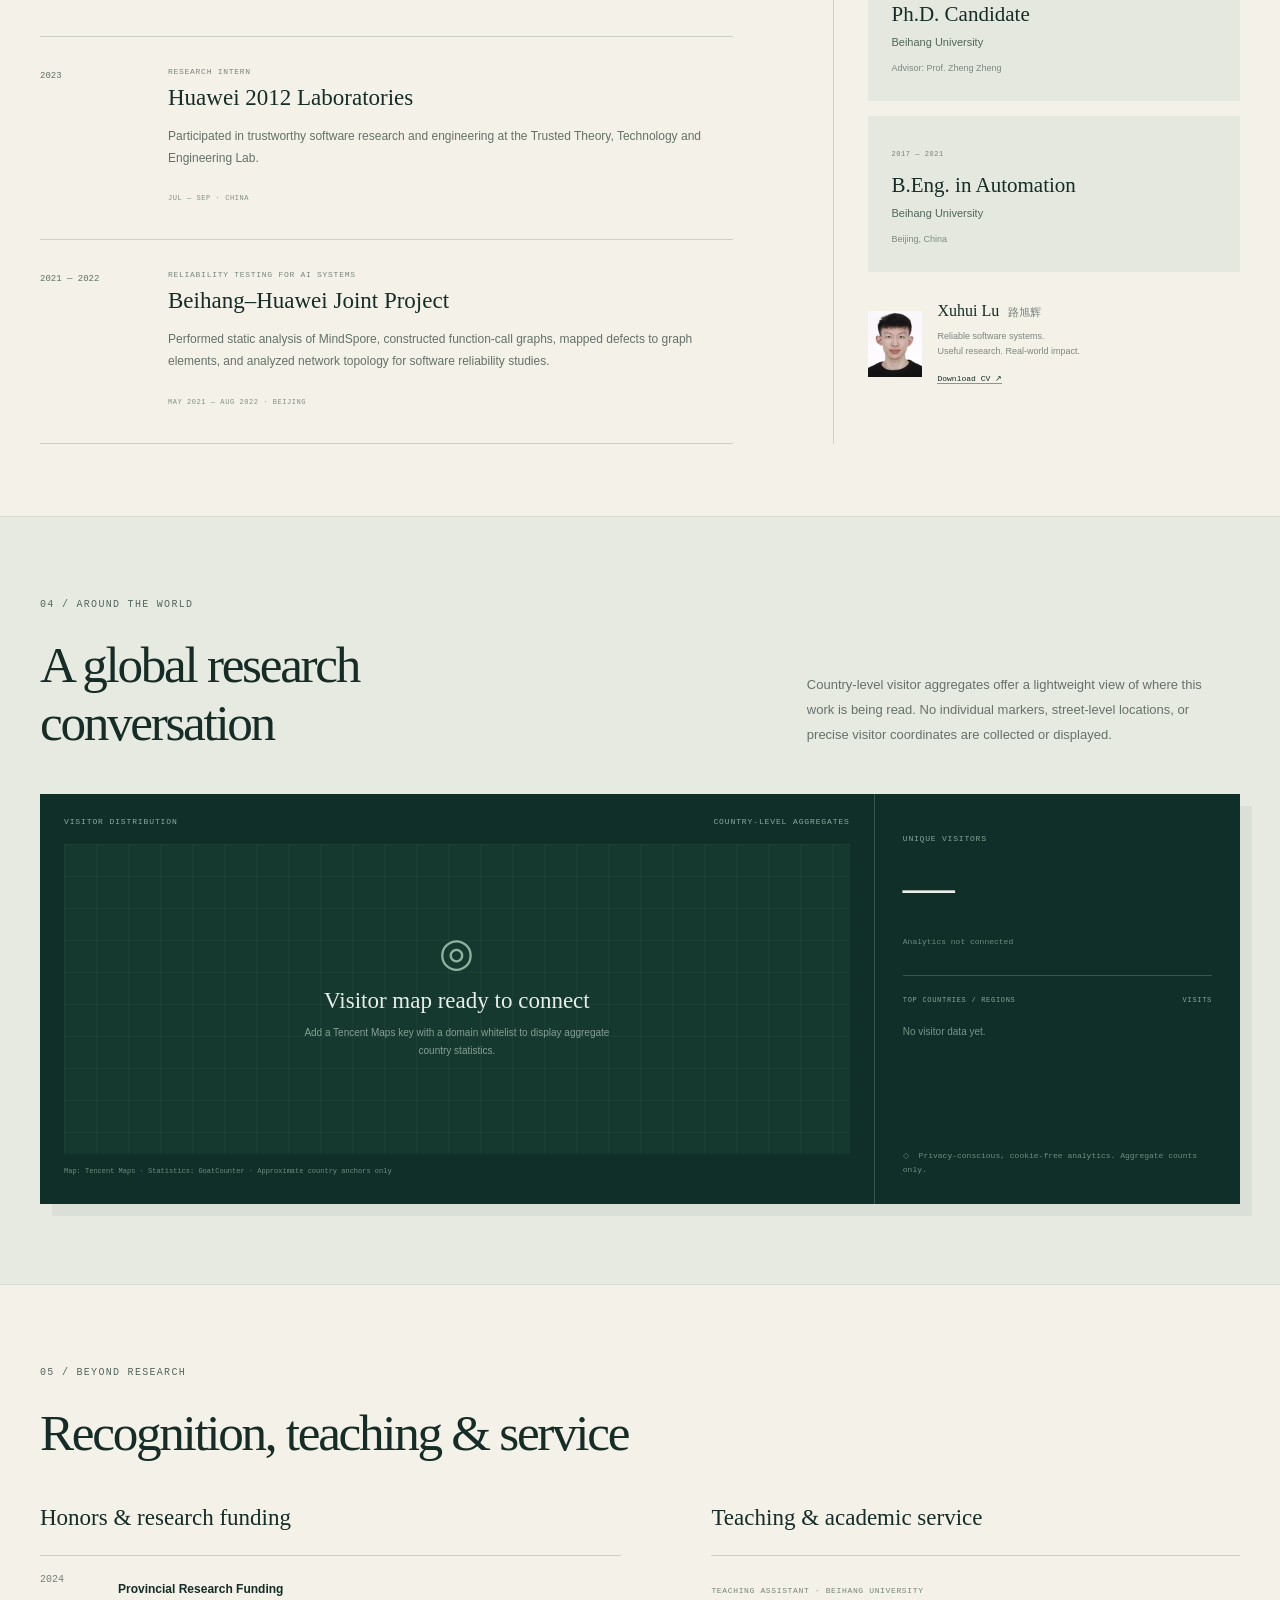
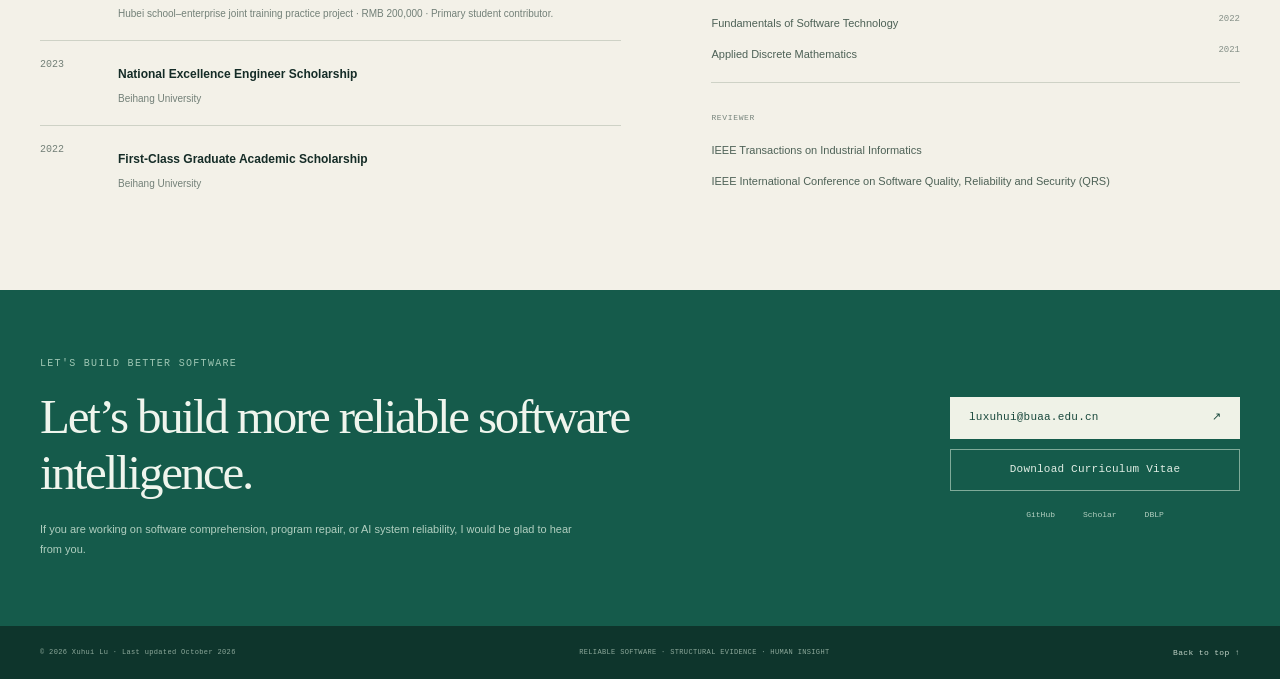
==== commit 8f2d573f: "Redesign academic homepage and add visitor analytics" ====
--- a/index.html
+++ b/index.html
@@ -1,75 +1,175 @@
 <!doctype html>
 <html lang="en">
 <head>
-<meta charset="utf-8">
-<meta name="viewport" content="width=device-width,initial-scale=1">
-<title>Xuhui Lu | Beihang University</title>
-<meta name="description" content="Xuhui Lu is a Ph.D. candidate at Beihang University working on reliable software engineering, software comprehension, and AI agents for software development.">
-<meta name="theme-color" content="#173f69">
-<link rel="canonical" href="https://xuhuilu.github.io/">
-<meta property="og:url" content="https://xuhuilu.github.io/">
-<meta property="og:title" content="Xuhui Lu | Beihang University">
-<meta property="og:description" content="Research in reliable software engineering and AI agents for software development.">
-<meta property="og:type" content="website">
-<link rel="icon" type="image/svg+xml" href="data:image/svg+xml,%3Csvg xmlns='http://www.w3.org/2000/svg' viewBox='0 0 64 64'%3E%3Crect width='64' height='64' rx='12' fill='%23173f69'/%3E%3Ctext x='32' y='42' text-anchor='middle' font-family='Georgia,serif' font-size='32' fill='white'%3EXL%3C/text%3E%3C/svg%3E">
-<style>
-:root{--ink:#212b36;--muted:#626d79;--blue:#173f69;--link:#256294;--line:#e1e7ec;--pale:#f3f6f9;--serif:Georgia,'Times New Roman',serif}*{box-sizing:border-box}html{scroll-behavior:smooth;scroll-padding-top:90px}body{margin:0;background:#fff;color:var(--ink);font:1rem/1.75 -apple-system,BlinkMacSystemFont,'Segoe UI',Arial,sans-serif}a{color:var(--link);text-decoration:none;text-underline-offset:4px}a:hover{text-decoration:underline}a:focus-visible{outline:2px solid var(--link);outline-offset:5px;border-radius:2px}.skip{position:fixed;top:-80px;left:20px;z-index:100;background:var(--blue);color:white;padding:8px 16px}.skip:focus{top:12px}.topbar{border-bottom:1px solid var(--line);background:rgba(255,255,255,.97);position:sticky;top:0;z-index:10}.top-inner{max-width:1136px;margin:auto;padding:18px 32px;display:flex;align-items:center;justify-content:space-between;gap:20px}.wordmark{color:var(--blue);font-size:.875rem;letter-spacing:.14em;font-weight:700;white-space:nowrap}.nav{display:flex;gap:25px;flex-wrap:wrap}.nav a{color:var(--muted);font-size:.875rem}.nav a:hover{color:var(--blue)}.layout{max-width:1136px;margin:0 auto;display:grid;grid-template-columns:238px minmax(0,1fr);gap:66px;padding:60px 32px 50px}.profile{align-self:start;position:sticky;top:115px}.monogram{width:92px;height:92px;background:var(--blue);color:#fff;display:flex;align-items:center;justify-content:center;font:2.65rem/1 var(--serif);margin-bottom:24px;border-radius:3px}.portrait{display:block;width:142px;max-width:100%;height:auto;margin-bottom:24px;border-radius:3px}.profile h1{font:700 2rem/1.25 var(--serif);margin:0 0 6px;color:#162f49}.chinese{font-size:1.08rem;letter-spacing:.18em;color:var(--muted);margin:0 0 18px}.role{font-weight:600;margin:0;font-size:1rem}.affiliation{margin:2px 0 0}.location{font-size:.875rem;color:var(--muted);margin:8px 0 0}.profile-links{border-top:1px solid var(--line);margin-top:24px;padding-top:20px;display:flex;flex-direction:column;gap:9px;font-size:.875rem}.profile-links a{display:flex;align-items:center;gap:10px;overflow-wrap:anywhere}.icon{width:17px;height:17px;flex-shrink:0;fill:none;stroke:currentColor;stroke-width:1.65;stroke-linecap:round;stroke-linejoin:round}.cv-link{margin-top:9px;background:var(--blue);color:white;padding:8px 12px;justify-content:center;border-radius:3px;font-weight:600;max-width:184px}.cv-link:hover{background:#245986;text-decoration:none}.profile-note{margin-top:25px;font-size:.875rem;line-height:1.6;color:var(--muted);max-width:215px}.content{min-width:0}.section{margin-bottom:47px;scroll-margin-top:90px}.section-head{display:flex;align-items:baseline;gap:12px;border-bottom:1px solid var(--line);padding-bottom:12px;margin-bottom:20px}.section-head h2{font:700 1.6rem/1.3 var(--serif);color:#172f48;margin:0}.section-number{font-size:.75rem;font-weight:600;letter-spacing:.08em;color:var(--muted)}p{margin:0 0 16px}.intro{font-size:1.075rem;line-height:1.85}.intro strong{font-weight:600}.research-lead{padding:15px 18px;border-left:3px solid var(--blue);background:var(--pale);margin-top:22px;line-height:1.8}.research-list{padding:0;list-style:none;margin:18px 0 0}.research-list li{display:grid;grid-template-columns:30px 1fr;gap:9px;padding:13px 0;border-bottom:1px solid var(--line)}.research-list li:last-child{border-bottom:0}.research-index{font:italic 1rem var(--serif);color:var(--link);padding-top:4px}.research-list strong{font-weight:600}.research-list p{margin:2px 0 0;font-size:.95rem;line-height:1.7;color:var(--muted)}.subheading{font-size:.875rem;font-weight:600;color:var(--muted);margin:27px 0 17px;display:flex;align-items:center;gap:12px}.subheading:after{content:'';height:1px;background:var(--line);flex:1}.publication{display:grid;grid-template-columns:68px minmax(0,1fr);gap:16px;margin:0 0 25px}.pub-label{padding-top:2px}.venue-badge{display:inline-block;font-size:.75rem;letter-spacing:.035em;font-weight:700;padding:2px 8px;border-radius:3px;background:#eaf1f8;color:var(--blue)}.under-review .venue-badge{color:#755321;background:#f6f1e8}.year{display:block;font-size:.8125rem;color:var(--muted);margin:4px 0 0 5px}.publication h3{font-size:1rem;font-weight:600;line-height:1.65;margin:0 0 5px}.publication h3 a{color:var(--ink)}.publication h3 a:hover{color:var(--link)}.authors{font-size:.875rem;line-height:1.75;color:var(--muted);margin:0 0 5px}.authors strong{color:var(--ink);font-weight:600}.citation{font-size:.875rem;line-height:1.65;margin:0;color:var(--muted)}.paper-link{display:inline-block;font-size:.8125rem;font-weight:600;margin-top:6px}.review-status{font-size:.8125rem;font-weight:600;color:#755321;margin:5px 0 0}.entry{margin-bottom:24px}.entry-top{display:flex;justify-content:space-between;align-items:baseline;gap:18px}.entry h3{font-size:1rem;font-weight:600;margin:0;line-height:1.6}.date{color:var(--muted);font-size:.8125rem;white-space:nowrap}.organization{font-size:.9375rem;color:var(--link);margin:2px 0 7px}.entry-description{font-size:.9375rem;line-height:1.8;color:var(--muted);margin:0}.honors{list-style:none;padding:0;margin:0}.honors li{display:grid;grid-template-columns:48px 1fr;gap:16px;margin:0 0 16px}.honors time{font-size:.875rem;color:var(--muted);padding-top:1px}.honors strong{font-size:.9375rem;font-weight:600}.honors p{font-size:.875rem;color:var(--muted);margin:3px 0 0;line-height:1.75}.service-list{padding-left:20px;margin:0;line-height:1.85;font-size:.9375rem}.service-list li{margin-bottom:6px}.footer{max-width:1072px;margin:0 auto;padding:24px 0 30px;border-top:1px solid var(--line);color:var(--muted);font-size:.8125rem;display:flex;justify-content:space-between;gap:20px}.footer a{color:var(--muted)}.section:last-child{margin-bottom:6px}
-@media(min-width:1440px){.layout{padding-top:72px}}@media(max-width:850px){.layout{grid-template-columns:205px minmax(0,1fr);gap:35px;padding:40px 25px}.top-inner{padding:16px 25px}.nav{gap:17px}.entry-top{display:block}.date{display:block;margin-top:3px}.footer{margin:0 25px}.profile h1{font-size:1.8rem}}@media(max-width:640px){html{scroll-padding-top:110px}.top-inner{display:block;padding:13px 22px}.wordmark{display:block;margin-bottom:8px}.nav{gap:10px 18px}.nav a{font-size:.8125rem}.layout{display:block;padding:30px 22px}.profile{position:static;padding-bottom:29px;margin-bottom:30px;border-bottom:1px solid var(--line)}.portrait{float:right;width:92px;height:auto;margin:0 0 10px 15px}.monogram{float:right;width:70px;height:70px;font-size:2rem;margin:0 0 10px 15px}.profile h1{font-size:2rem}.chinese{margin-bottom:12px}.profile-links{flex-direction:row;flex-wrap:wrap;gap:12px 20px;margin-top:16px;padding-top:16px}.profile-links a:first-child{flex-basis:100%}.cv-link{margin:0;padding:5px 12px}.profile-note{max-width:none;margin:17px 0 0}.section{margin-bottom:37px;scroll-margin-top:110px}.section-head h2{font-size:1.45rem}.intro{font-size:1rem}.publication{grid-template-columns:55px minmax(0,1fr);gap:13px}.footer{margin:0 22px;display:block}.footer span{display:block;margin-top:4px}.section-head{margin-bottom:17px}.entry-description{font-size:.9375rem}}@media(prefers-reduced-motion:reduce){html{scroll-behavior:auto}}@media print{.topbar,.skip,.profile-links,.footer{display:none}.layout{padding:0;display:block}.profile{position:static;border-bottom:1px solid #ccc;padding-bottom:15px;margin-bottom:25px}.monogram,.portrait{display:none}.profile-note{display:none}.section{break-inside:avoid;margin-bottom:25px}a{color:inherit}body{font-size:11pt}.publication{break-inside:avoid}.date{white-space:normal}}
-</style>
+  <meta charset="utf-8">
+  <meta name="viewport" content="width=device-width, initial-scale=1">
+  <title>Xuhui Lu | Reliable Software Intelligence</title>
+  <meta name="description" content="Xuhui Lu is a Ph.D. candidate at Beihang University researching reliable software engineering, repository-level software comprehension, and AI agents for software development.">
+  <meta name="theme-color" content="#153f35">
+  <link rel="canonical" href="https://xuhuilu.github.io/">
+  <meta property="og:url" content="https://xuhuilu.github.io/">
+  <meta property="og:title" content="Xuhui Lu | Reliable Software Intelligence">
+  <meta property="og:description" content="Research in reliable software engineering and AI agents for software development.">
+  <meta property="og:type" content="website">
+  <link rel="icon" type="image/svg+xml" href="data:image/svg+xml,%3Csvg xmlns='http://www.w3.org/2000/svg' viewBox='0 0 64 64'%3E%3Crect width='64' height='64' fill='%23153f35'/%3E%3Ctext x='32' y='42' text-anchor='middle' font-family='Georgia,serif' font-size='32' fill='%23f3f1e8'%3EXL%3C/text%3E%3C/svg%3E">
+  <link rel="stylesheet" href="assets/style.css">
+  <script src="assets/main.js" defer></script>
+  <script src="assets/config.js"></script>
+  <script src="assets/visitors.js" defer></script>
 </head>
 <body id="top">
-<a class="skip" href="#main">Skip to content</a>
-<header class="topbar"><div class="top-inner"><a class="wordmark" href="#top">XUHUI LU</a><nav class="nav" aria-label="Main navigation"><a href="#about">About</a><a href="#research">Research</a><a href="#publications">Publications</a><a href="#experience">Experience</a><a href="#education">Education</a></nav></div></header>
-<div class="layout">
-<aside class="profile" aria-label="Contact and profile">
-<img class="portrait" src="profile.jpg" alt="Portrait of Xuhui Lu" width="1279" height="1706">
-<h1>Xuhui Lu</h1><p class="chinese" lang="zh-CN">路旭辉</p>
-<p class="role">Ph.D. Candidate</p><p class="affiliation"><a href="https://ev.buaa.edu.cn/" target="_blank" rel="noopener noreferrer">Beihang University</a></p><p class="location">Beijing, China</p>
-<div class="profile-links">
-<a href="mailto:luxuhui@buaa.edu.cn"><svg class="icon" viewBox="0 0 24 24" aria-hidden="true"><rect x="3" y="5" width="18" height="14" rx="2"/><path d="m3 6 9 7 9-7"/></svg>luxuhui@buaa.edu.cn</a>
-<a href="https://scholar.google.com/citations?user=Rg4Tr7MAAAAJ" target="_blank" rel="noopener noreferrer"><svg class="icon" viewBox="0 0 24 24" aria-hidden="true"><path d="m2 9 10-5 10 5-10 5-10-5ZM6 11v6c3 3 9 3 12 0v-6M22 9v8"/></svg>Google Scholar</a>
-<a href="https://dblp.org/pid/202/3971.html" target="_blank" rel="noopener noreferrer"><svg class="icon" viewBox="0 0 24 24" aria-hidden="true"><path d="M3 4h7l2 2 2-2h7v15h-7l-2 2-2-2H3V4ZM12 6v15"/></svg>DBLP</a>
-<a href="https://github.com/xuhuilu" target="_blank" rel="noopener noreferrer"><svg class="icon" viewBox="0 0 24 24" aria-hidden="true"><path d="M9 19c-4 1-4-2-6-2M15 22v-4a3.5 3.5 0 0 0-1-2.7c3.4-.4 7-1.7 7-7.3a5.6 5.6 0 0 0-1.5-4 5.2 5.2 0 0 0-.1-4s-1.2-.4-4 1.5a13.6 13.6 0 0 0-7 0C5.6-.4 4.4 0 4.4 0a5.2 5.2 0 0 0-.1 4A5.6 5.6 0 0 0 2.8 8c0 5.6 3.6 6.9 7 7.3A3.5 3.5 0 0 0 9 18v4" transform="translate(1 2) scale(.85)"/></svg>GitHub</a>
-<a class="cv-link" href="cv.pdf" target="_blank" rel="noopener noreferrer"><svg class="icon" viewBox="0 0 24 24" aria-hidden="true"><path d="M6 2h8l4 4v16H6V2ZM14 2v5h4M9 12h6M9 16h6"/></svg>Curriculum Vitae</a>
-</div>
-<p class="profile-note">AI for Software Engineering<br>Reliable Software Systems<br>Expected graduation: June 2027</p>
-</aside>
-<main class="content" id="main">
-<section class="section" id="about"><div class="section-head"><span class="section-number">01</span><h2>About Me</h2></div>
-<p class="intro">I am a Ph.D. candidate at <a href="https://ev.buaa.edu.cn/" target="_blank" rel="noopener noreferrer">Beihang University</a>, advised by <a href="https://teacher.buaa.edu.cn/zhengzheng/zh_CN/index.htm" target="_blank" rel="noopener noreferrer">Prof. Zheng Zheng</a>. My research focuses on <strong>reliable software engineering and AI agents for software development</strong>.</p>
-<p>I study how program structure and repository evidence can support software comprehension, automated repair, and testing. My interests also include program analysis, specification discovery, and the validation of software changes.</p>
-<p>I have worked with Huawei on trustworthy software and the reliability of AI systems, and with Wuhan Guide Infrared on infrared object detection and practical deployment.</p>
-</section>
-<section class="section" id="research"><div class="section-head"><span class="section-number">02</span><h2>Research Interests</h2></div>
-<div class="research-lead">My research connects software understanding with the evidence needed to assess the reliability of software systems and their changes.</div>
-<ol class="research-list"><li><span class="research-index" aria-hidden="true">i.</span><div><strong>Reliable software engineering &amp; AI agents</strong><p>AI agents for software development, automated program repair, and software testing.</p></div></li><li><span class="research-index" aria-hidden="true">ii.</span><div><strong>Repository-level software comprehension</strong><p>Function-call graphs, structural representations, and retrieval-augmented generation for understanding software.</p></div></li><li><span class="research-index" aria-hidden="true">iii.</span><div><strong>Program analysis &amp; change validation</strong><p>Specification discovery and analysis of the properties that software changes should preserve.</p></div></li></ol>
-</section>
-<section class="section" id="publications"><div class="section-head"><span class="section-number">03</span><h2>Publications</h2></div>
-<h3 class="subheading">Manuscripts under review</h3>
-<article class="publication under-review"><div class="pub-label"><span class="venue-badge">TOSEM</span><span class="year">2026</span></div><div><h3>FCG-RAG: Structure-Aware Retrieval-Augmented Generation for Software Comprehension</h3><p class="authors"><strong>Lu, X.</strong>, Fan, Y., Tang, Y., Ma, X., Wan, X., Qin, F., Yuan, W., and Zheng, Z.</p><p class="citation"><em>ACM Transactions on Software Engineering and Methodology.</em></p><p class="review-status">Under review</p></div></article>
-<article class="publication under-review"><div class="pub-label"><span class="venue-badge">TOSEM</span><span class="year">2026</span></div><div><h3>DeepGroundRepair: From API-Grounded Generation to Shape-Aware Repair for Deep Learning Programs</h3><p class="authors">Ma, X., Wang, Z., <strong>Lu, X.</strong>, Du, X., Li, C., Li, J., Li, H., and Zheng, Z.</p><p class="citation"><em>ACM Transactions on Software Engineering and Methodology.</em></p><p class="review-status">Under review</p></div></article>
-<h3 class="subheading">Peer-reviewed journal articles</h3>
-<article class="publication"><div class="pub-label"><span class="venue-badge">TR</span><span class="year">2025</span></div><div><h3><a href="https://ieeexplore.ieee.org/document/11016929/" target="_blank" rel="noopener noreferrer">Functional and Defect Study in Deep Learning Libraries: A Complex Network Perspective</a></h3><p class="authors"><strong>Lu, X.</strong>, Zheng, Z., Qin, F., Ma, X., and Cai, Q.</p><p class="citation"><em>IEEE Transactions on Reliability</em>, 74(4), 4900–4914.</p><a class="paper-link" href="https://ieeexplore.ieee.org/document/11016929/" target="_blank" rel="noopener noreferrer">[Paper]</a></div></article>
-<article class="publication"><div class="pub-label"><span class="venue-badge">JSS</span><span class="year">2025</span></div><div><h3><a href="https://www.sciencedirect.com/science/article/abs/pii/S0164121225000573" target="_blank" rel="noopener noreferrer">KPAMA: A Kubernetes based tool for Mitigating ML system Aging</a></h3><p class="authors">Ding, W., Liu, Z., <strong>Lu, X.</strong>, Du, X., and Zheng, Z.</p><p class="citation"><em>Journal of Systems and Software</em>, 226, 112389.</p><a class="paper-link" href="https://www.sciencedirect.com/science/article/abs/pii/S0164121225000573" target="_blank" rel="noopener noreferrer">[Paper]</a></div></article>
-<article class="publication"><div class="pub-label"><span class="venue-badge">TOSEM</span><span class="year">2024</span></div><div><h3><a href="https://dl.acm.org/doi/10.1145/3649596" target="_blank" rel="noopener noreferrer">Data Complexity: A New Perspective for Analyzing the Difficulty of Defect Prediction Tasks</a></h3><p class="authors">Wan, X., Zheng, Z., Qin, F., and <strong>Lu, X.</strong></p><p class="citation"><em>ACM Transactions on Software Engineering and Methodology</em>, 33(6), Article 141, 1–45.</p><a class="paper-link" href="https://dl.acm.org/doi/10.1145/3649596" target="_blank" rel="noopener noreferrer">[Paper]</a></div></article>
-<article class="publication"><div class="pub-label"><span class="venue-badge">TR</span><span class="year">2024</span></div><div><h3><a href="https://ieeexplore.ieee.org/document/10527380/" target="_blank" rel="noopener noreferrer">Adjusted Trust Score: A Novel Approach for Estimating the Trustworthiness of Software Defect Prediction Models</a></h3><p class="authors">Wan, X., Zheng, Z., Qin, F., <strong>Lu, X.</strong>, and Qiu, K.</p><p class="citation"><em>IEEE Transactions on Reliability</em>, 73(4), 1877–1891.</p><a class="paper-link" href="https://ieeexplore.ieee.org/document/10527380/" target="_blank" rel="noopener noreferrer">[Paper]</a></div></article>
-</section>
-<section class="section" id="experience"><div class="section-head"><span class="section-number">04</span><h2>Research &amp; Industry Experience</h2></div>
-<article class="entry"><div class="entry-top"><h3>School–Enterprise Joint Research</h3><span class="date">Sep. 2023 – Sep. 2025</span></div><p class="organization">Wuhan Guide Infrared Co., Ltd. · Wuhan, China</p><p class="entry-description">Researched object detection and open-vocabulary object detection for infrared imagery, with an emphasis on generalization to unseen categories and practical deployment.</p></article>
-<article class="entry"><div class="entry-top"><h3>Research Intern</h3><span class="date">Jul. 2023 – Sep. 2023</span></div><p class="organization">Huawei 2012 Laboratories · China</p><p class="entry-description">Participated in research on trustworthy software and engineering at the Trusted Theory, Technology and Engineering Lab.</p></article>
-<article class="entry"><div class="entry-top"><h3>Reliability Testing for AI Systems</h3><span class="date">May 2021 – Aug. 2022</span></div><p class="organization">Beihang University–Huawei Joint Project · Beijing, China</p><p class="entry-description">Performed static analysis of MindSpore, constructed function-call graphs, mapped defects to graph elements, and analyzed network topology for software reliability studies.</p></article>
-</section>
-<section class="section" id="education"><div class="section-head"><span class="section-number">05</span><h2>Education</h2></div>
-<article class="entry"><div class="entry-top"><h3>Ph.D. Program · Ph.D. Candidate</h3><span class="date">Sep. 2021 – Jun. 2027 (expected)</span></div><p class="organization">Beihang University · Beijing, China</p><p class="entry-description">Advisor: Prof. Zheng Zheng</p></article>
-<article class="entry"><div class="entry-top"><h3>B.Eng. in Automation</h3><span class="date">Sep. 2017 – Jun. 2021</span></div><p class="organization">Beihang University · Beijing, China</p></article>
-</section>
-<section class="section" id="honors"><div class="section-head"><span class="section-number">06</span><h2>Honors &amp; Research Funding</h2></div>
-<ul class="honors"><li><time datetime="2024">2024</time><div><strong>Provincial Research Funding</strong><p>Hubei Provincial Engineering Master’s/Doctoral School–Enterprise Joint Training Practice Project. RMB 200,000; primary student contributor (first-listed).</p></div></li><li><time datetime="2023">2023</time><div><strong>National Excellence Engineer Scholarship</strong><p>Beihang University</p></div></li><li><time datetime="2022">2022</time><div><strong>First-Class Graduate Academic Scholarship</strong><p>Beihang University</p></div></li></ul>
-</section>
-<section class="section" id="teaching"><div class="section-head"><span class="section-number">07</span><h2>Teaching &amp; Academic Service</h2></div>
-<h3 class="subheading">Teaching assistant · Beihang University</h3><ul class="service-list"><li>Fundamentals of Software Technology (2022)</li><li>Applied Discrete Mathematics (2021)</li></ul>
-<h3 class="subheading">Reviewer</h3><ul class="service-list"><li>IEEE Transactions on Industrial Informatics</li><li>IEEE International Conference on Software Quality, Reliability and Security (QRS)</li></ul>
-</section>
-</main></div>
-<footer class="footer"><span>© 2026 Xuhui Lu · Last updated October 2026</span><a href="#top">Back to top</a></footer>
-</body></html>
+  <a class="skip" href="#main">Skip to content</a>
+  <header class="site-header">
+    <div class="shell header-inner">
+      <a class="wordmark" href="#top" aria-label="Xuhui Lu, back to top">XUHUI LU<span>ACADEMIC HOMEPAGE</span></a>
+      <button class="menu-toggle" type="button" aria-expanded="false" aria-controls="site-nav">Menu <span aria-hidden="true">+</span></button>
+      <nav class="nav" id="site-nav" aria-label="Main navigation">
+        <a href="#research">Research</a>
+        <a href="#publications">Publications</a>
+        <a href="#experience">Experience</a>
+        <a href="#education">Education</a>
+        <a href="#visitors">Visitors</a>
+      </nav>
+    </div>
+  </header>
+
+  <main id="main">
+    <section class="hero shell" id="about" aria-labelledby="hero-title">
+      <div class="hero-copy">
+        <p class="eyebrow">PH.D. CANDIDATE <span>/</span> BEIHANG UNIVERSITY</p>
+        <h1 id="hero-title">Software intelligence,<br>made reliable.</h1>
+        <p class="hero-intro">I am <strong>Xuhui Lu</strong>, a Ph.D. candidate at Beihang University, advised by <a href="https://teacher.buaa.edu.cn/zhengzheng/zh_CN/index.htm" target="_blank" rel="noopener noreferrer">Prof. Zheng Zheng</a>. I study reliable software engineering and AI agents for software development, turning program structure and repository evidence into comprehension, repair, and validation.</p>
+        <div class="hero-actions">
+          <a class="button button-primary" href="#publications">View publications <span aria-hidden="true">↗</span></a>
+          <a class="button button-quiet" href="mailto:luxuhui@buaa.edu.cn">Contact me</a>
+        </div>
+        <div class="availability"><span class="status-dot" aria-hidden="true"></span><span>OPEN TO RESEARCH COLLABORATION</span><span class="availability-divider">/</span><span>BEIJING, CHINA</span></div>
+      </div>
+      <div class="research-map" aria-label="Conceptual diagram: from code structure to reliable evidence">
+        <div class="map-caption"><span>RESEARCH MAP</span><span>01 / 03</span></div>
+        <svg class="network" viewBox="0 0 520 410" role="img" aria-label="Connected nodes representing software structure and evidence">
+          <g class="network-lines">
+            <path d="M76 182 182 84 330 105 426 183 354 300 190 318 76 182Z"/>
+            <path d="M182 84 190 318M330 105 190 318M76 182 354 300M182 84 426 183M76 182 330 105M330 105 354 300"/>
+          </g>
+          <g class="network-nodes">
+            <circle cx="76" cy="182" r="10"/><circle cx="182" cy="84" r="6"/><circle cx="330" cy="105" r="6"/>
+            <circle cx="426" cy="183" r="10"/><circle cx="354" cy="300" r="10"/><circle cx="190" cy="318" r="6"/>
+          </g>
+          <g class="code-node"><circle cx="257" cy="196" r="46"/><text x="257" y="207" text-anchor="middle">&lt;/&gt;</text></g>
+        </svg>
+        <div class="map-footer"><span>From code structure to reliable evidence.</span><small>COMPREHENSION · REPAIR · VALIDATION</small></div>
+      </div>
+      <dl class="hero-stats">
+        <div><dt>06</dt><dd>Publications &amp; manuscripts</dd></div>
+        <div><dt>03</dt><dd>Connected research directions</dd></div>
+        <div><dt>2027</dt><dd>Expected Ph.D. graduation</dd></div>
+      </dl>
+    </section>
+
+    <section class="section research-section" id="research" aria-labelledby="research-title">
+      <div class="shell">
+        <div class="section-heading split-heading">
+          <div><p class="eyebrow">01 / RESEARCH</p><h2 id="research-title">Research grounded in<br>structural evidence</h2></div>
+          <p>My research connects software understanding with the evidence needed to assess reliability. Structure is not just a representation—it is a way to reason about software, its changes, and the properties those changes should preserve.</p>
+        </div>
+        <div class="research-grid">
+          <article class="research-card">
+            <div class="card-top"><span>01</span><span>AI × SOFTWARE ENGINEERING</span></div>
+            <h3>Reliable software engineering &amp; AI agents</h3>
+            <p>AI agents for software development, automated program repair, and software testing. I study how agents can use structural and repository evidence to make changes that are not only plausible, but verifiable.</p>
+            <ul class="tags" aria-label="Topics"><li>AI AGENTS</li><li>PROGRAM REPAIR</li><li>SOFTWARE TESTING</li></ul>
+          </article>
+          <article class="research-card">
+            <div class="card-top"><span>02</span><span>STRUCTURE × COMPREHENSION</span></div>
+            <h3>Repository-level software comprehension</h3>
+            <p>Function-call graphs, structural representations, and retrieval-augmented generation for understanding software. My goal is to connect the right code context with the questions developers and agents need to answer.</p>
+            <ul class="tags" aria-label="Topics"><li>CALL GRAPHS</li><li>RAG</li><li>CODE COMPREHENSION</li></ul>
+          </article>
+          <article class="research-card research-card-wide">
+            <div><div class="card-top"><span>03</span><span>ANALYSIS × ASSURANCE</span></div><h3>Program analysis &amp; change validation</h3></div>
+            <p>Specification discovery and analysis of the properties that software changes should preserve. I am interested in validation that explains why a change is trustworthy, rather than treating a passing result as the whole answer.</p>
+            <ul class="tags" aria-label="Topics"><li>PROGRAM ANALYSIS</li><li>SPECIFICATIONS</li><li>CHANGE VALIDATION</li></ul>
+          </article>
+        </div>
+      </div>
+    </section>
+
+    <section class="section publications-section" id="publications" aria-labelledby="publications-title">
+      <div class="shell">
+        <div class="section-heading split-heading inverse">
+          <div><p class="eyebrow">02 / SELECTED WORK</p><h2 id="publications-title">Publications &amp;<br>research evidence</h2></div>
+          <p>From structure-aware software comprehension to empirical studies of defects, trust, and system aging. <a href="https://scholar.google.com/citations?user=Rg4Tr7MAAAAJ" target="_blank" rel="noopener noreferrer">View Google Scholar ↗</a></p>
+        </div>
+        <p class="pub-group-label">MANUSCRIPTS UNDER REVIEW</p>
+        <div class="publication-list">
+          <article class="publication"><span class="pub-index">01</span><div class="pub-meta"><span>TOSEM · 2026</span><span>UNDER REVIEW</span></div><div class="pub-body"><h3>FCG-RAG: Structure-Aware Retrieval-Augmented Generation for Software Comprehension</h3><p><strong>Lu, X.</strong>, Fan, Y., Tang, Y., Ma, X., Wan, X., Qin, F., Yuan, W., and Zheng, Z.</p><p class="venue">ACM Transactions on Software Engineering and Methodology</p></div><span class="pub-arrow" aria-hidden="true">—</span></article>
+          <article class="publication"><span class="pub-index">02</span><div class="pub-meta"><span>TOSEM · 2026</span><span>UNDER REVIEW</span></div><div class="pub-body"><h3>DeepGroundRepair: From API-Grounded Generation to Shape-Aware Repair for Deep Learning Programs</h3><p>Ma, X., Wang, Z., <strong>Lu, X.</strong>, Du, X., Li, C., Li, J., Li, H., and Zheng, Z.</p><p class="venue">ACM Transactions on Software Engineering and Methodology</p></div><span class="pub-arrow" aria-hidden="true">—</span></article>
+        </div>
+        <p class="pub-group-label journal-label">PEER-REVIEWED JOURNAL ARTICLES</p>
+        <div class="publication-list">
+          <article class="publication"><span class="pub-index">03</span><div class="pub-meta"><span>TR · 2025</span><span>JOURNAL ARTICLE</span></div><div class="pub-body"><h3><a href="https://ieeexplore.ieee.org/document/11016929/" target="_blank" rel="noopener noreferrer">Functional and Defect Study in Deep Learning Libraries: A Complex Network Perspective</a></h3><p><strong>Lu, X.</strong>, Zheng, Z., Qin, F., Ma, X., and Cai, Q.</p><p class="venue">IEEE Transactions on Reliability, 74(4), 4900–4914</p></div><a class="pub-arrow" href="https://ieeexplore.ieee.org/document/11016929/" target="_blank" rel="noopener noreferrer" aria-label="Read Functional and Defect Study paper">↗</a></article>
+          <article class="publication"><span class="pub-index">04</span><div class="pub-meta"><span>JSS · 2025</span><span>JOURNAL ARTICLE</span></div><div class="pub-body"><h3><a href="https://www.sciencedirect.com/science/article/abs/pii/S0164121225000573" target="_blank" rel="noopener noreferrer">KPAMA: A Kubernetes based tool for Mitigating ML system Aging</a></h3><p>Ding, W., Liu, Z., <strong>Lu, X.</strong>, Du, X., and Zheng, Z.</p><p class="venue">Journal of Systems and Software, 226, 112389</p></div><a class="pub-arrow" href="https://www.sciencedirect.com/science/article/abs/pii/S0164121225000573" target="_blank" rel="noopener noreferrer" aria-label="Read KPAMA paper">↗</a></article>
+          <article class="publication"><span class="pub-index">05</span><div class="pub-meta"><span>TOSEM · 2024</span><span>JOURNAL ARTICLE</span></div><div class="pub-body"><h3><a href="https://dl.acm.org/doi/10.1145/3649596" target="_blank" rel="noopener noreferrer">Data Complexity: A New Perspective for Analyzing the Difficulty of Defect Prediction Tasks</a></h3><p>Wan, X., Zheng, Z., Qin, F., and <strong>Lu, X.</strong></p><p class="venue">ACM Transactions on Software Engineering and Methodology, 33(6), Article 141</p></div><a class="pub-arrow" href="https://dl.acm.org/doi/10.1145/3649596" target="_blank" rel="noopener noreferrer" aria-label="Read Data Complexity paper">↗</a></article>
+          <article class="publication"><span class="pub-index">06</span><div class="pub-meta"><span>TR · 2024</span><span>JOURNAL ARTICLE</span></div><div class="pub-body"><h3><a href="https://ieeexplore.ieee.org/document/10527380/" target="_blank" rel="noopener noreferrer">Adjusted Trust Score: A Novel Approach for Estimating the Trustworthiness of Software Defect Prediction Models</a></h3><p>Wan, X., Zheng, Z., Qin, F., <strong>Lu, X.</strong>, and Qiu, K.</p><p class="venue">IEEE Transactions on Reliability, 73(4), 1877–1891</p></div><a class="pub-arrow" href="https://ieeexplore.ieee.org/document/10527380/" target="_blank" rel="noopener noreferrer" aria-label="Read Adjusted Trust Score paper">↗</a></article>
+        </div>
+        <a class="text-link scholar-link" href="https://scholar.google.com/citations?user=Rg4Tr7MAAAAJ" target="_blank" rel="noopener noreferrer">View full list on Google Scholar <span>↗</span></a>
+      </div>
+    </section>
+
+    <section class="section experience-section" id="experience" aria-labelledby="experience-title">
+      <div class="shell">
+        <div class="section-heading"><p class="eyebrow">03 / EXPERIENCE &amp; EDUCATION</p><h2 id="experience-title">Research in real-world systems</h2></div>
+        <div class="experience-layout">
+          <div class="timeline">
+            <article class="timeline-item"><time datetime="2023-09">2023 — 2025</time><div><p class="item-kicker">SCHOOL–ENTERPRISE JOINT RESEARCH</p><h3>Wuhan Guide Infrared</h3><p>Researched object detection and open-vocabulary object detection for infrared imagery, emphasizing generalization to unseen categories and practical deployment.</p><span class="item-location">WUHAN, CHINA</span></div></article>
+            <article class="timeline-item"><time datetime="2023-07">2023</time><div><p class="item-kicker">RESEARCH INTERN</p><h3>Huawei 2012 Laboratories</h3><p>Participated in trustworthy software research and engineering at the Trusted Theory, Technology and Engineering Lab.</p><span class="item-location">JUL — SEP · CHINA</span></div></article>
+            <article class="timeline-item"><time datetime="2021-05">2021 — 2022</time><div><p class="item-kicker">RELIABILITY TESTING FOR AI SYSTEMS</p><h3>Beihang–Huawei Joint Project</h3><p>Performed static analysis of MindSpore, constructed function-call graphs, mapped defects to graph elements, and analyzed network topology for software reliability studies.</p><span class="item-location">MAY 2021 — AUG 2022 · BEIJING</span></div></article>
+          </div>
+          <aside class="education-panel" id="education" aria-labelledby="education-title"><p class="eyebrow">EDUCATION</p><h3 id="education-title">Education</h3>
+            <article class="education-card"><span>2021 — 2027 (EXPECTED)</span><h4>Ph.D. Candidate</h4><p>Beihang University</p><small>Advisor: Prof. Zheng Zheng</small></article>
+            <article class="education-card"><span>2017 — 2021</span><h4>B.Eng. in Automation</h4><p>Beihang University</p><small>Beijing, China</small></article>
+            <div class="profile-note"><img src="profile.jpg" alt="Portrait of Xuhui Lu" width="810" height="1080" loading="lazy"><div><strong>Xuhui Lu <span lang="zh-CN">路旭辉</span></strong><p>Reliable software systems.<br>Useful research. Real-world impact.</p><a href="cv.pdf" target="_blank" rel="noopener noreferrer">Download CV ↗</a></div></div>
+          </aside>
+        </div>
+      </div>
+    </section>
+
+    <section class="section visitors-section" id="visitors" aria-labelledby="visitors-title">
+      <div class="shell">
+        <div class="section-heading split-heading">
+          <div><p class="eyebrow">04 / AROUND THE WORLD</p><h2 id="visitors-title">A global research<br>conversation</h2></div>
+          <p>Country-level visitor aggregates offer a lightweight view of where this work is being read. No individual markers, street-level locations, or precise visitor coordinates are collected or displayed.</p>
+        </div>
+        <div class="visitor-dashboard" id="visitor-dashboard">
+          <div class="visitor-map-wrap">
+            <div class="visitor-toolbar"><span>VISITOR DISTRIBUTION</span><span id="visitor-period">COUNTRY-LEVEL AGGREGATES</span></div>
+            <div id="visitor-map" class="visitor-map" role="img" aria-label="World map of aggregate visitor counts by country"><div class="map-placeholder"><span class="placeholder-icon" aria-hidden="true">◎</span><strong>Visitor map ready to connect</strong><p>Real statistics will appear after analytics and map access are configured.</p></div></div>
+            <p class="map-attribution">Map: Tencent Maps · Statistics: GoatCounter · Approximate country anchors only</p>
+          </div>
+          <aside class="visitor-summary" aria-label="Visitor statistics summary">
+            <div class="visitor-total"><span>UNIQUE VISITORS</span><strong id="visitor-total">—</strong><small id="visitor-updated">Analytics not connected</small></div>
+            <div class="visitor-countries"><div class="country-heading"><span>TOP COUNTRIES / REGIONS</span><span>VISITS</span></div><ol id="country-list"><li class="country-empty">No visitor data yet.</li></ol></div>
+            <p class="privacy-note"><span aria-hidden="true">◇</span> Privacy-conscious, cookie-free analytics. Aggregate counts only.</p>
+          </aside>
+        </div>
+      </div>
+    </section>
+
+    <section class="section service-section" id="service" aria-labelledby="service-title">
+      <div class="shell">
+        <div class="section-heading"><p class="eyebrow">05 / BEYOND RESEARCH</p><h2 id="service-title">Recognition, teaching &amp; service</h2></div>
+        <div class="service-grid">
+          <div><h3 class="service-heading">Honors &amp; research funding</h3><ul class="honor-list"><li><time>2024</time><div><strong>Provincial Research Funding</strong><p>Hubei school–enterprise joint training practice project · RMB 200,000 · Primary student contributor.</p></div></li><li><time>2023</time><div><strong>National Excellence Engineer Scholarship</strong><p>Beihang University</p></div></li><li><time>2022</time><div><strong>First-Class Graduate Academic Scholarship</strong><p>Beihang University</p></div></li></ul></div>
+          <div><h3 class="service-heading">Teaching &amp; academic service</h3><div class="service-card"><span>TEACHING ASSISTANT · BEIHANG UNIVERSITY</span><p>Fundamentals of Software Technology <time>2022</time></p><p>Applied Discrete Mathematics <time>2021</time></p></div><div class="service-card"><span>REVIEWER</span><p>IEEE Transactions on Industrial Informatics</p><p>IEEE International Conference on Software Quality, Reliability and Security (QRS)</p></div></div>
+        </div>
+      </div>
+    </section>
+
+    <section class="contact-section" aria-labelledby="contact-title">
+      <div class="shell contact-inner"><div><p class="eyebrow">LET'S BUILD BETTER SOFTWARE</p><h2 id="contact-title">Let’s build more reliable software<br>intelligence.</h2><p>If you are working on software comprehension, program repair, or AI system reliability, I would be glad to hear from you.</p></div><div class="contact-actions"><a class="button button-light" href="mailto:luxuhui@buaa.edu.cn">luxuhui@buaa.edu.cn <span>↗</span></a><a class="button button-outline" href="cv.pdf" target="_blank" rel="noopener noreferrer">Download Curriculum Vitae</a><div class="social-links"><a href="https://github.com/xuhuilu" target="_blank" rel="noopener noreferrer">GitHub</a><a href="https://scholar.google.com/citations?user=Rg4Tr7MAAAAJ" target="_blank" rel="noopener noreferrer">Scholar</a><a href="https://dblp.org/pid/202/3971.html" target="_blank" rel="noopener noreferrer">DBLP</a></div></div></div>
+    </section>
+  </main>
+  <footer class="site-footer"><div class="shell"><span>© 2026 Xuhui Lu · Last updated October 2026</span><span>RELIABLE SOFTWARE · STRUCTURAL EVIDENCE · HUMAN INSIGHT</span><a href="#top">Back to top ↑</a></div></footer>
+</body>
+</html>
--- a/assets/style.css
+++ b/assets/style.css
@@ -0,0 +1,7 @@
+@charset "UTF-8";
+:root{--paper:#f3f1e8;--paper-deep:#e8e9df;--ink:#152c27;--muted:#68716b;--green:#153f35;--green-deep:#102f29;--teal:#176454;--mint:#a7d9b6;--line:#ced2c6;--dark-line:#36564d;--serif:Georgia,"Times New Roman",serif;--sans:Arial,"Helvetica Neue",sans-serif;--mono:"Courier New",monospace;--shell:1240px}*{box-sizing:border-box}html{scroll-behavior:smooth;scroll-padding-top:84px}body{margin:0;background:var(--paper);color:var(--ink);font:16px/1.75 var(--sans);-webkit-font-smoothing:antialiased}a{color:inherit;text-decoration:none;text-underline-offset:4px}a:hover{text-decoration:underline}a:focus-visible,button:focus-visible{outline:2px solid var(--teal);outline-offset:5px}.skip{position:fixed;top:-100px;left:20px;z-index:100;padding:10px 18px;background:var(--green);color:#fff}.skip:focus{top:12px}.shell{width:min(var(--shell),calc(100% - 80px));margin-inline:auto}.site-header{border-bottom:1px solid var(--line);background:rgba(243,241,232,.95);position:sticky;top:0;z-index:20;backdrop-filter:blur(12px)}.header-inner{height:76px;display:flex;align-items:center;justify-content:space-between;gap:32px}.wordmark{font:700 14px/1.2 var(--mono);letter-spacing:.12em}.wordmark span{display:block;font:9px/1.7 var(--mono);letter-spacing:.18em;color:var(--muted)}.nav{display:flex;align-items:center;gap:32px}.nav a{font:11px/1 var(--mono);letter-spacing:.04em;color:#4f5d56;position:relative}.nav a:after{content:"";position:absolute;left:0;right:100%;bottom:-9px;height:1px;background:var(--green);transition:right .2s}.nav a:hover{text-decoration:none;color:var(--green)}.nav a:hover:after,.nav a.active:after{right:0}.menu-toggle{display:none;background:none;border:0;font:12px var(--mono);color:var(--ink);padding:8px}.hero{display:grid;grid-template-columns:1.45fr 1fr;column-gap:90px;padding-top:72px;padding-bottom:0}.eyebrow{font:10px/1.5 var(--mono);letter-spacing:.13em;color:#53665d;margin:0 0 24px}.eyebrow span{padding:0 12px;color:#8c968f}.hero h1,.section-heading h2,.contact-section h2{font-family:var(--serif);font-weight:400;letter-spacing:-.045em;margin:0}.hero h1{font-size:clamp(52px,5.5vw,80px);line-height:1.04}.hero-intro{max-width:680px;font-size:15px;line-height:1.95;color:#52615a;margin:30px 0 26px}.hero-intro strong{color:var(--ink);font-weight:600}.hero-intro a{border-bottom:1px solid #a2afa7}.hero-actions{display:flex;gap:10px;flex-wrap:wrap}.button{display:inline-flex;justify-content:center;align-items:center;gap:28px;min-height:42px;padding:10px 18px;border:1px solid var(--green);font:11px/1.2 var(--mono);letter-spacing:.02em;transition:background .2s,color .2s,transform .2s}.button:hover{text-decoration:none;transform:translateY(-1px)}.button-primary{background:var(--green);color:#fff}.button-primary:hover{background:#205648}.button-quiet{background:transparent}.button-quiet:hover{background:#e4e6dc}.availability{display:flex;align-items:center;gap:9px;flex-wrap:wrap;margin-top:25px;font:8px/1.5 var(--mono);letter-spacing:.08em;color:#66766d}.status-dot{width:6px;height:6px;border-radius:50%;background:#3d8d68;box-shadow:0 0 0 3px rgba(61,141,104,.1)}.availability-divider{color:#a2aca5;margin:0 3px}.research-map{align-self:start;background:var(--green-deep);color:#c4d4ca;min-height:412px;padding:20px 22px 22px;display:flex;flex-direction:column;box-shadow:12px 12px 0 rgba(21,63,53,.06)}.map-caption,.card-top,.visitor-toolbar{display:flex;justify-content:space-between;gap:16px;font:8px/1.5 var(--mono);letter-spacing:.11em}.map-caption{color:#8ba598}.network{width:100%;flex:1;min-height:260px}.network-lines{fill:none;stroke:#41685b;stroke-width:1.2}.network-nodes{fill:#9ed5ac}.network-nodes circle:nth-child(2n){fill:none;stroke:#6ba68b;stroke-width:1.3}.code-node circle{fill:#173e34;stroke:#67917e;stroke-width:1}.code-node text{fill:#c1dfca;font:22px var(--mono)}.map-footer{border-top:1px solid #38574d;padding-top:15px}.map-footer span{display:block;font:italic 16px var(--serif)}.map-footer small{display:block;font:7px var(--mono);letter-spacing:.13em;color:#779486;margin-top:8px}.hero-stats{grid-column:1/-1;display:grid;grid-template-columns:repeat(3,1fr);margin:58px 0 0;border-top:1px solid var(--line);padding:22px 0 42px}.hero-stats div{display:flex;align-items:center;gap:18px}.hero-stats dt{font:40px/1 var(--serif);letter-spacing:-.04em}.hero-stats dd{margin:0;font:9px/1.6 var(--mono);color:#69766f;max-width:130px}.section{padding:80px 0}.section-heading{margin-bottom:42px}.section-heading h2{font-size:clamp(36px,4vw,52px);line-height:1.14}.split-heading{display:grid;grid-template-columns:1.25fr .8fr;align-items:end;gap:90px}.split-heading>p{font-size:13px;line-height:1.9;color:#66716b;margin:0 0 5px;max-width:400px}.research-section{padding-top:54px}.research-grid{display:grid;grid-template-columns:1fr 1fr;gap:18px}.research-card{background:#e5e8df;border:1px solid #d9ddd3;padding:26px 28px 24px;min-height:260px;display:flex;flex-direction:column}.research-card:nth-child(2){background:#ecece3}.card-top{color:#77847b;margin-bottom:28px}.research-card h3{font:26px/1.25 var(--serif);letter-spacing:-.025em;margin:0 0 16px;max-width:440px}.research-card p{font-size:12px;line-height:1.85;color:#5f6d65;margin:0 0 20px}.tags{display:flex;flex-wrap:wrap;gap:8px;list-style:none;padding:0;margin:auto 0 0}.tags li{font:7px/1 var(--mono);letter-spacing:.08em;border:1px solid #c4ccc1;padding:7px 9px;color:#65736a}.research-card-wide{grid-column:1/-1;min-height:0;display:grid;grid-template-columns:1fr 1fr;gap:50px;background:#e8eae1}.research-card-wide .tags{grid-column:2}.publications-section{background:var(--green-deep);color:#e8eee8}.inverse .eyebrow{color:#8ba99b}.inverse>p{color:#99aea3}.inverse>p a{color:#b9d7c6;border-bottom:1px solid #59756a}.pub-group-label{font:8px var(--mono);letter-spacing:.14em;color:#8aa398;margin:0 0 8px}.journal-label{margin-top:34px}.publication-list{border-top:1px solid var(--dark-line)}.publication{display:grid;grid-template-columns:34px 140px minmax(0,1fr) 30px;gap:18px;padding:25px 0;border-bottom:1px solid var(--dark-line);align-items:start}.pub-index{font:9px var(--mono);color:#658276;padding-top:5px}.pub-meta{font:8px/1.8 var(--mono);letter-spacing:.06em;color:#93aa9e;display:flex;flex-direction:column;gap:5px;padding-top:3px}.pub-meta span:last-child{color:#607e70;font-size:7px}.pub-body h3{font:20px/1.4 var(--serif);font-weight:400;margin:0 0 9px;max-width:790px}.pub-body h3 a:hover{color:#b5dec3}.pub-body p{font-size:10px;line-height:1.7;color:#91a69b;margin:0}.pub-body p strong{color:#c2d5c9}.pub-body .venue{font-style:italic;color:#718e80;margin-top:3px}.pub-arrow{font:18px var(--mono);color:#759786;text-align:right;padding-top:0}.pub-arrow:hover{color:#c4e6cf;text-decoration:none}.text-link{font:10px var(--mono);display:inline-flex;gap:30px;border-bottom:1px solid currentColor;padding-bottom:6px}.scholar-link{margin-top:30px;color:#a7c3b4}.experience-section{padding-bottom:72px}.experience-layout{display:grid;grid-template-columns:1.45fr .85fr;gap:100px}.timeline-item{display:grid;grid-template-columns:108px 1fr;gap:20px;padding:0 0 30px;margin-bottom:30px;border-bottom:1px solid var(--line)}.timeline-item:last-child{margin-bottom:0}.timeline-item>time{font:9px var(--mono);color:#5f7267;padding-top:4px}.item-kicker{font:8px var(--mono)!important;letter-spacing:.09em;color:#7a867e!important;margin:0 0 7px!important}.timeline-item h3{font:23px/1.3 var(--serif);font-weight:400;margin:0 0 12px}.timeline-item p{font-size:12px;color:#647169;line-height:1.85;margin:0 0 12px}.item-location{font:7px var(--mono);letter-spacing:.08em;color:#829087}.education-panel{border-left:1px solid var(--line);padding-left:34px}.education-panel>.eyebrow{margin-bottom:9px}.education-panel>h3{font:29px var(--serif);font-weight:400;margin:0 0 24px}.education-card{background:#e4e8df;padding:21px 23px;margin-bottom:15px}.education-card>span{font:7px var(--mono);letter-spacing:.08em;color:#75847a}.education-card h4{font:21px var(--serif);font-weight:400;margin:8px 0 6px}.education-card p{font-size:11px;margin:0;color:#51665a}.education-card small{font-size:9px;color:#7c8981}.profile-note{display:flex;align-items:center;gap:15px;margin-top:25px}.profile-note img{width:54px;height:66px;object-fit:cover;filter:saturate(.7)}.profile-note strong{font:16px var(--serif)}.profile-note strong span{font:11px var(--sans);color:#75837b;margin-left:5px}.profile-note p{font-size:9px;line-height:1.6;color:#7c8880;margin:4px 0}.profile-note a{font:8px var(--mono);border-bottom:1px solid #8a988f}.visitors-section{background:#e7eae1;border-top:1px solid #d8ddd3;border-bottom:1px solid #d8ddd3}.visitor-dashboard{display:grid;grid-template-columns:minmax(0,1.6fr) minmax(270px,.7fr);background:var(--green-deep);color:#e8eee8;min-height:410px;box-shadow:12px 12px 0 rgba(21,63,53,.06)}.visitor-map-wrap{min-width:0;padding:22px 24px 15px;border-right:1px solid var(--dark-line)}.visitor-toolbar{color:#90a99c;margin-bottom:16px}.visitor-map{height:310px;position:relative;background:#15382f;overflow:hidden}.visitor-map .tmap-logo,.visitor-map .tmap-copyright{opacity:.65}.map-placeholder{position:absolute;inset:0;display:flex;flex-direction:column;justify-content:center;align-items:center;text-align:center;padding:30px;background-image:linear-gradient(rgba(116,154,133,.07) 1px,transparent 1px),linear-gradient(90deg,rgba(116,154,133,.07) 1px,transparent 1px);background-size:32px 32px}.placeholder-icon{font:40px var(--serif);color:#8db49f;margin-bottom:12px}.map-placeholder strong{font:23px var(--serif);font-weight:400}.map-placeholder p{font-size:10px;color:#87a093;max-width:330px}.map-attribution{font:7px/1.5 var(--mono);color:#6e8c7d;margin:12px 0 0}.visitor-summary{display:flex;flex-direction:column;padding:28px}.visitor-total{padding-bottom:22px;border-bottom:1px solid var(--dark-line)}.visitor-total>span,.country-heading{font:8px var(--mono);letter-spacing:.1em;color:#8ba599}.visitor-total strong{display:block;font:52px/1.2 var(--serif);font-weight:400;letter-spacing:-.04em;margin:6px 0}.visitor-total small{font:8px var(--mono);color:#6e8c7d}.visitor-countries{padding-top:20px}.country-heading{display:flex;justify-content:space-between;gap:12px;font-size:7px}.visitor-countries ol{list-style:none;padding:0;margin:12px 0 0;counter-reset:country}.visitor-countries li{display:grid;grid-template-columns:20px 1fr auto;gap:8px;font-size:10px;padding:7px 0;color:#b5c9bd;counter-increment:country}.visitor-countries li:before{content:counter(country,decimal-leading-zero);font:8px var(--mono);color:#5f8171;padding-top:3px}.visitor-countries li strong{font:10px var(--mono);color:#c8ddd0}.visitor-countries .country-empty{display:block;color:#779487;font-size:10px}.visitor-countries .country-empty:before{display:none}.privacy-note{font:8px/1.7 var(--mono);color:#6f8e7e;margin:auto 0 0;padding-top:18px}.privacy-note span{margin-right:5px}.service-grid{display:grid;grid-template-columns:1.1fr 1fr;gap:90px}.service-heading{font:23px var(--serif);font-weight:400;margin:0 0 24px}.honor-list{list-style:none;margin:0;padding:0}.honor-list li{display:grid;grid-template-columns:60px 1fr;gap:18px;border-top:1px solid var(--line);padding:18px 0}.honor-list time{font:10px var(--mono);color:#738078}.honor-list strong{font-size:12px;font-weight:600}.honor-list p{font-size:10px;color:#738078;margin:3px 0 0;line-height:1.7}.service-card{border-top:1px solid var(--line);padding:18px 0}.service-card>span{font:8px var(--mono);letter-spacing:.08em;color:#77847c}.service-card p{display:flex;justify-content:space-between;gap:15px;font-size:11px;margin:12px 0 0;color:#4d6156}.service-card time{font:9px var(--mono);color:#859088}.contact-section{background:#155b4b;color:#eff5ed;padding:66px 0}.contact-inner{display:flex;align-items:center;justify-content:space-between;gap:70px}.contact-section .eyebrow{color:#9fc7b4;margin-bottom:18px}.contact-section h2{font-size:clamp(34px,4vw,49px);line-height:1.15}.contact-section p:not(.eyebrow){font-size:11px;line-height:1.8;color:#b1cfc0;max-width:550px;margin:19px 0 0}.contact-actions{display:flex;flex-direction:column;align-items:stretch;gap:10px;min-width:290px}.button-light{background:#eff2e7;border-color:#eff2e7;color:#19483c;justify-content:space-between}.button-outline{border-color:#7fab99;color:#e1eee5}.button-outline:hover{background:#1d6856}.social-links{display:flex;justify-content:center;gap:28px;margin-top:9px}.social-links a{font:8px var(--mono);color:#b4d0c1}.site-footer{background:#0e352c;color:#8ca89a;padding:22px 0}.site-footer .shell{display:flex;align-items:center;justify-content:space-between;gap:25px;font:7px var(--mono);letter-spacing:.05em}.site-footer a{color:#c0d2c6;font-size:8px}.publication,.research-card,.education-card{transition:border-color .2s}.publication:hover{border-bottom-color:#658b78}.research-card:hover{border-color:#aab9ab}
+@media(max-width:1050px){.shell{width:min(var(--shell),calc(100% - 48px))}.hero{column-gap:45px}.hero h1{font-size:58px}.research-map{min-height:380px}.split-heading{gap:45px}.experience-layout{gap:50px}.publication{grid-template-columns:28px 110px minmax(0,1fr) 24px;gap:12px}.visitor-dashboard{grid-template-columns:1.35fr .8fr}.contact-inner{gap:40px}}
+@media(max-width:800px){.header-inner{height:68px}.menu-toggle{display:block}.nav{display:none;position:absolute;top:68px;left:0;right:0;background:var(--paper);border-bottom:1px solid var(--line);padding:22px 24px;flex-wrap:wrap;gap:24px}.nav.open{display:flex}.hero{grid-template-columns:1fr;padding-top:48px}.hero-copy{max-width:680px}.research-map{margin-top:45px;min-height:390px}.hero-stats{margin-top:45px}.split-heading{grid-template-columns:1fr;gap:24px;align-items:start}.split-heading>p{max-width:650px}.research-grid{grid-template-columns:1fr}.research-card-wide{grid-column:auto;display:flex;gap:0}.research-card-wide .tags{grid-column:auto}.experience-layout{grid-template-columns:1fr}.education-panel{border-left:0;border-top:1px solid var(--line);padding:35px 0 0}.visitor-dashboard{grid-template-columns:1fr}.visitor-map-wrap{border-right:0;border-bottom:1px solid var(--dark-line)}.visitor-summary{display:grid;grid-template-columns:1fr 1.3fr;gap:30px}.privacy-note{grid-column:1/-1}.service-grid{gap:45px}.contact-inner{align-items:flex-start;flex-direction:column}.contact-actions{width:100%;max-width:400px}.site-footer .shell>span:nth-child(2){display:none}}
+@media(max-width:560px){html{scroll-padding-top:76px}.shell{width:calc(100% - 36px)}.wordmark span{display:none}.hero{padding-top:36px}.hero h1{font-size:43px}.hero-intro{font-size:14px;margin-top:24px}.availability{font-size:7px}.research-map{min-height:330px;padding:17px}.network{min-height:210px}.map-footer span{font-size:14px}.hero-stats{grid-template-columns:1fr 1fr;gap:22px;padding-bottom:32px}.hero-stats div:last-child{grid-column:1/-1}.hero-stats dt{font-size:35px}.section{padding:56px 0}.section-heading{margin-bottom:30px}.section-heading h2{font-size:35px}.section-heading .eyebrow{margin-bottom:15px}.research-section{padding-top:40px}.research-card{padding:23px;min-height:0}.research-card h3{font-size:24px}.publication{grid-template-columns:25px minmax(0,1fr) 20px;gap:9px;padding:22px 0}.pub-meta{grid-column:2;grid-row:1;flex-direction:row;gap:12px}.pub-body{grid-column:2;grid-row:2}.pub-arrow{grid-column:3;grid-row:1/3}.pub-index{grid-row:1/3}.pub-body h3{font-size:18px}.pub-body p{font-size:9px}.timeline-item{grid-template-columns:1fr;gap:10px}.timeline-item>time{font-size:8px}.visitor-map-wrap{padding:18px}.visitor-map{height:290px}.visitor-summary{display:flex;padding:24px}.visitor-total strong{font-size:46px}.service-grid{grid-template-columns:1fr;gap:40px}.contact-section{padding:52px 0}.contact-section h2{font-size:34px}.contact-actions{min-width:0}.site-footer .shell{flex-wrap:wrap}.site-footer .shell>span:first-child{width:100%}}
+@media(prefers-reduced-motion:reduce){html{scroll-behavior:auto}*,*:before,*:after{transition:none!important;animation:none!important}}
+@media print{.site-header,.hero-actions,.research-map,.visitor-dashboard,.contact-section,.site-footer,.skip{display:none!important}body{background:#fff;color:#000;font-size:10pt}.shell{width:100%}.hero{display:block;padding:0}.hero-stats{padding-bottom:20px;margin-top:20px}.section{padding:25px 0;break-inside:avoid}.publications-section{background:#fff;color:#000}.pub-body p,.pub-body p strong,.pub-meta,.pub-index,.inverse>p{color:#333}.publication-list,.publication{border-color:#bbb}.pub-arrow{display:none}.experience-layout{grid-template-columns:1.4fr 1fr}.profile-note{display:none}a{text-decoration:none}}
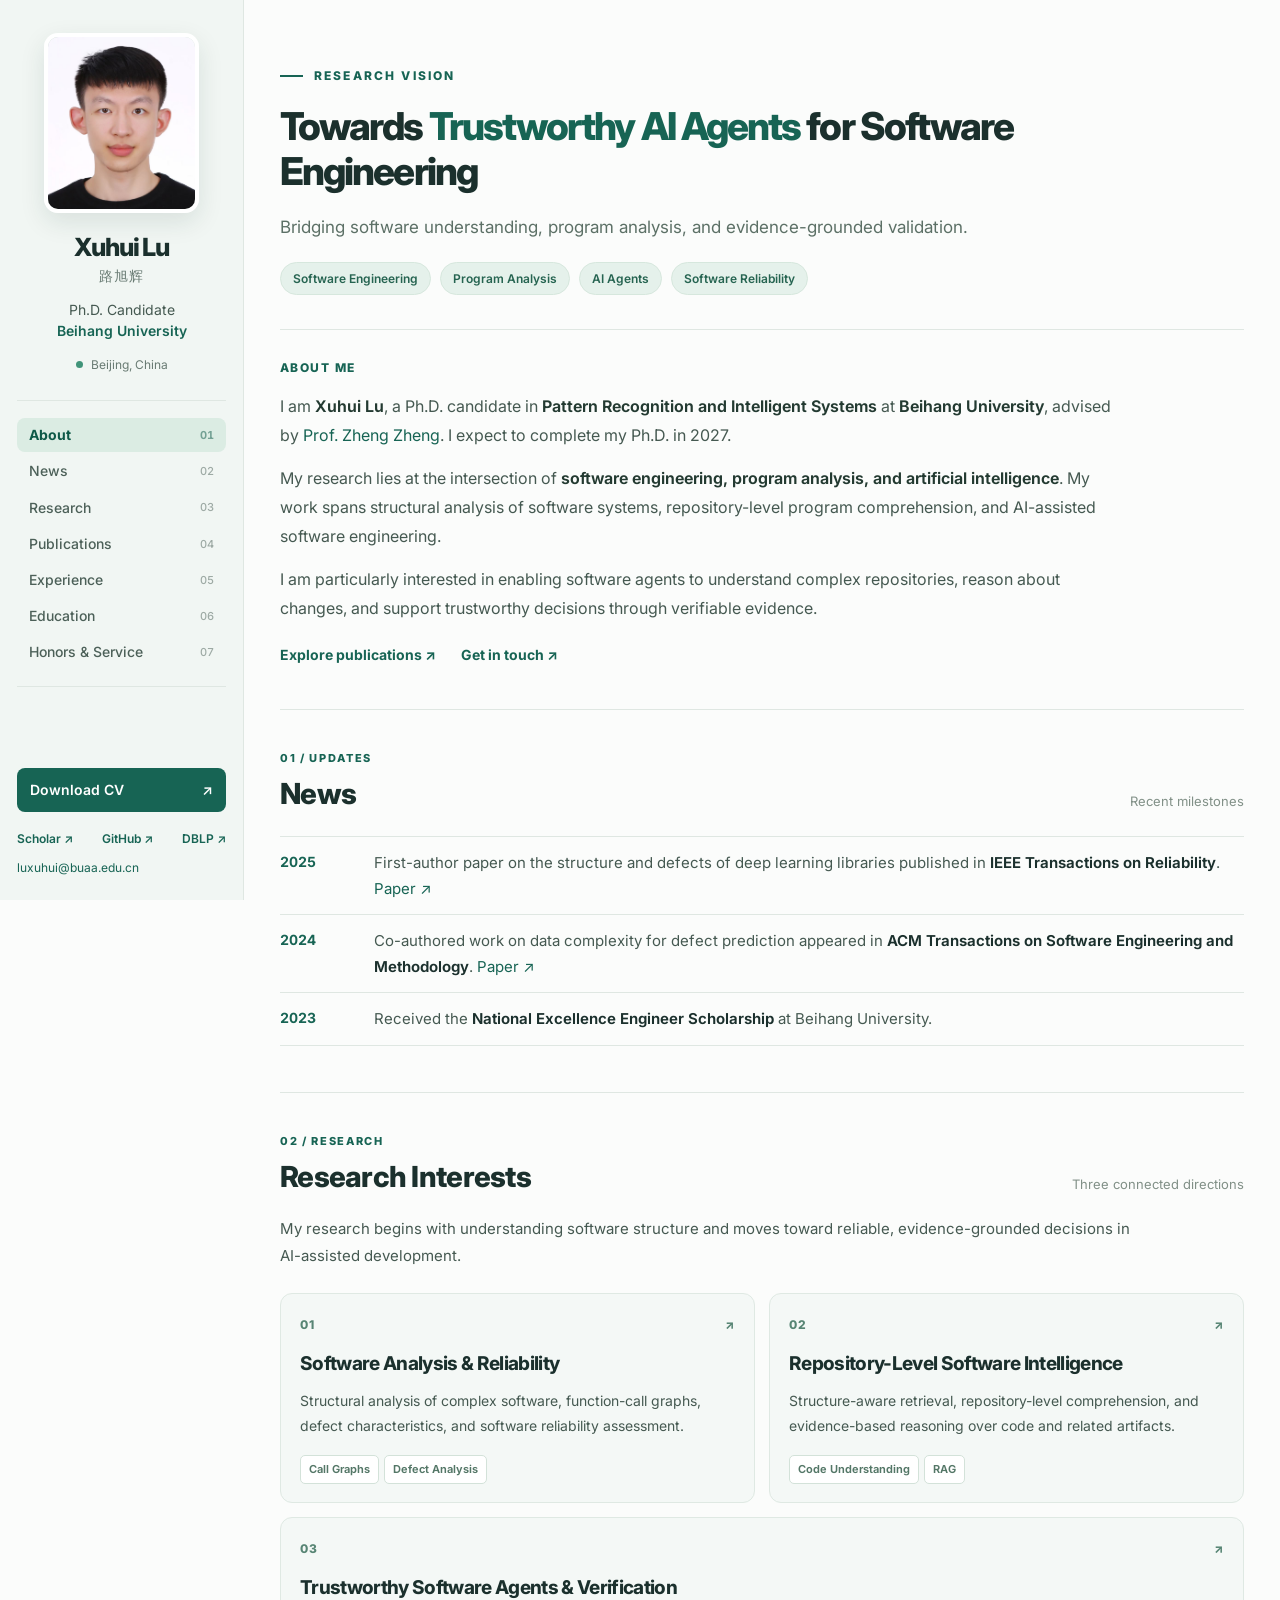
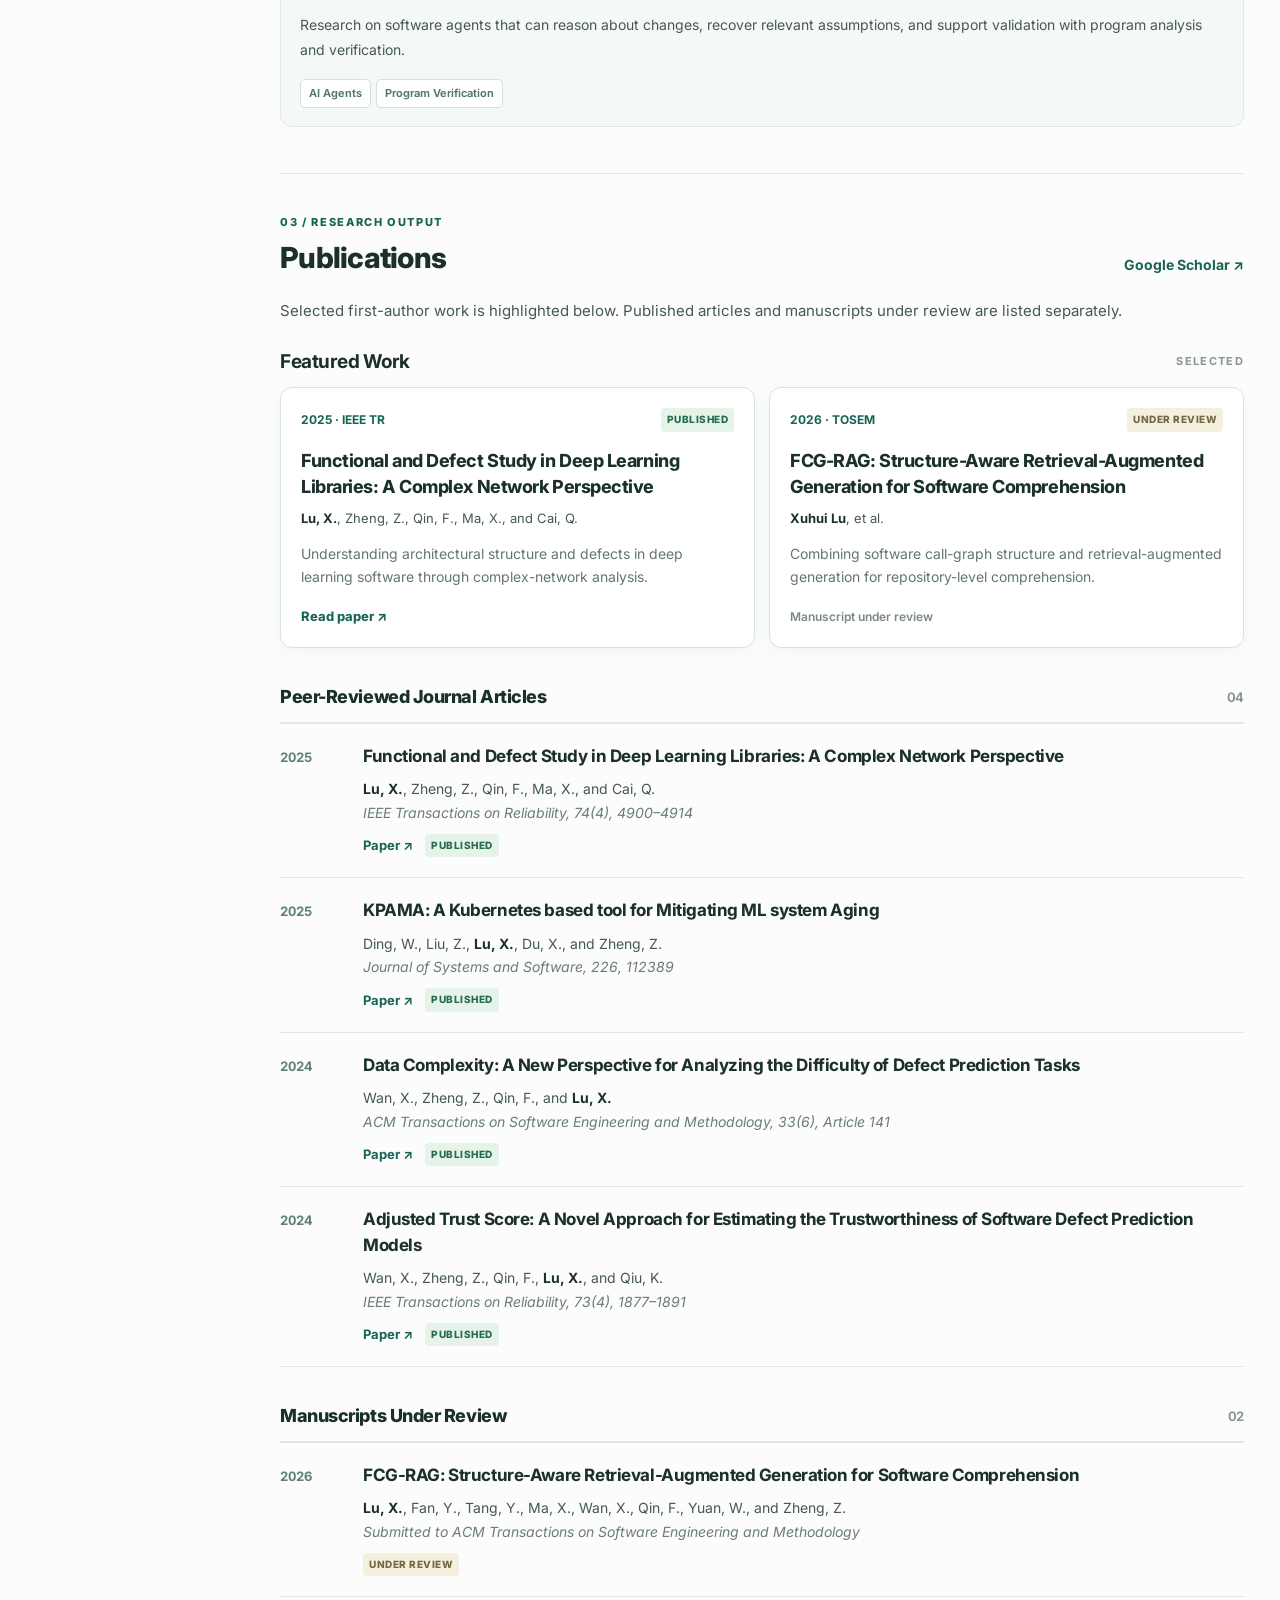
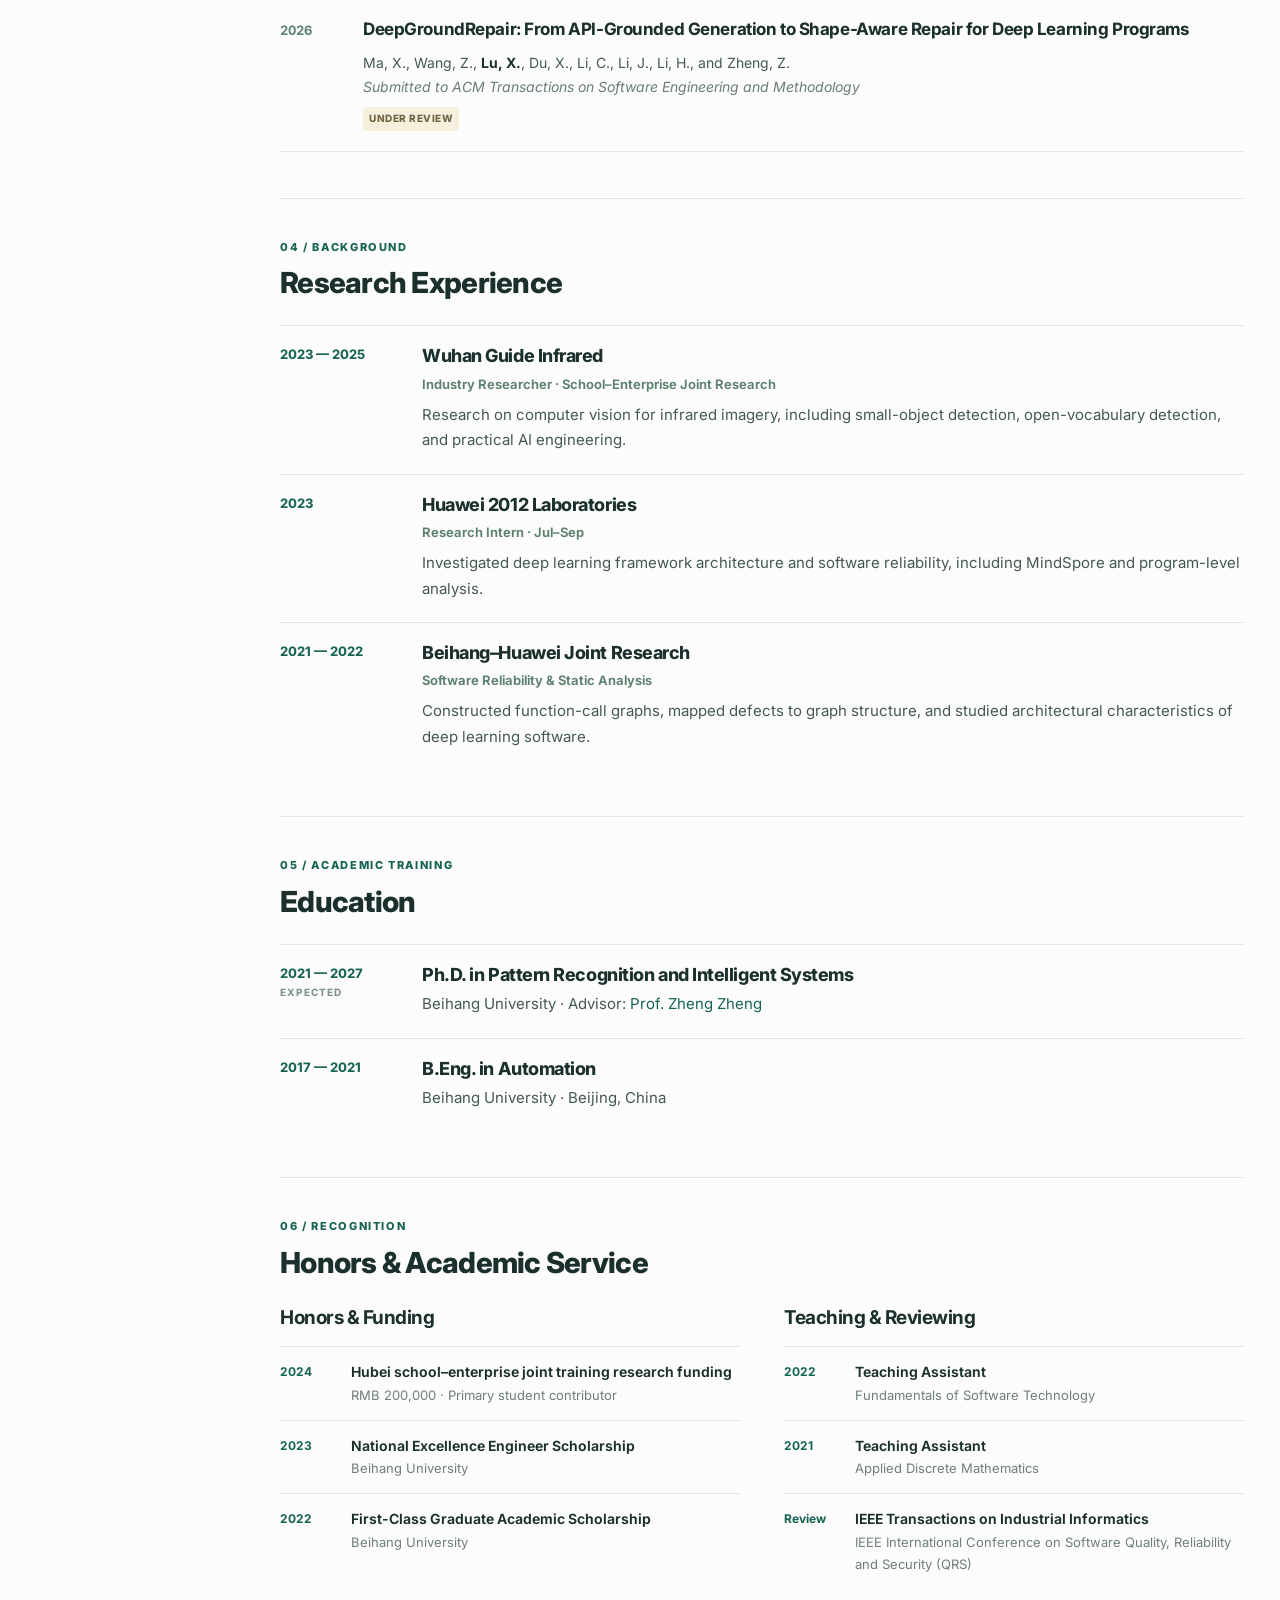
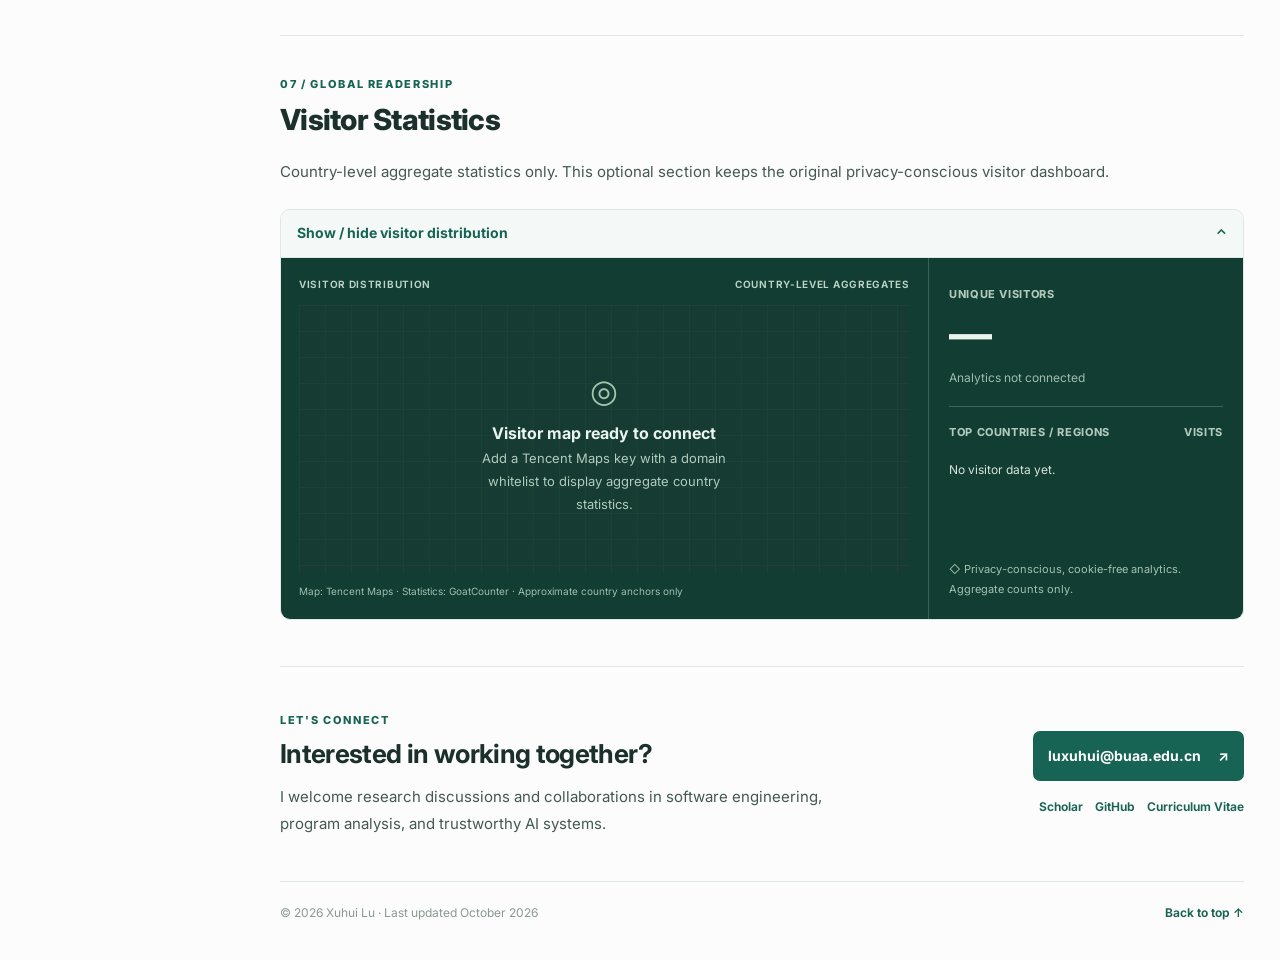
==== commit 4869c704: "Redesign academic homepage V2 with portrait sidebar and readable publications" ====
--- a/index.html
+++ b/index.html
@@ -3,173 +3,170 @@
 <head>
   <meta charset="utf-8">
   <meta name="viewport" content="width=device-width, initial-scale=1">
-  <title>Xuhui Lu | Reliable Software Intelligence</title>
-  <meta name="description" content="Xuhui Lu is a Ph.D. candidate at Beihang University researching reliable software engineering, repository-level software comprehension, and AI agents for software development.">
-  <meta name="theme-color" content="#153f35">
+  <meta name="theme-color" content="#f8faf9">
+  <title>Xuhui Lu | Academic Homepage</title>
+  <meta name="description" content="Xuhui Lu is a Ph.D. candidate at Beihang University working on software reliability, repository-level comprehension, and trustworthy AI agents for software engineering.">
   <link rel="canonical" href="https://xuhuilu.github.io/">
+  <meta property="og:type" content="profile">
+  <meta property="og:title" content="Xuhui Lu | Academic Homepage">
+  <meta property="og:description" content="Software engineering, program analysis, and trustworthy AI agents.">
   <meta property="og:url" content="https://xuhuilu.github.io/">
-  <meta property="og:title" content="Xuhui Lu | Reliable Software Intelligence">
-  <meta property="og:description" content="Research in reliable software engineering and AI agents for software development.">
-  <meta property="og:type" content="website">
-  <link rel="icon" type="image/svg+xml" href="data:image/svg+xml,%3Csvg xmlns='http://www.w3.org/2000/svg' viewBox='0 0 64 64'%3E%3Crect width='64' height='64' fill='%23153f35'/%3E%3Ctext x='32' y='42' text-anchor='middle' font-family='Georgia,serif' font-size='32' fill='%23f3f1e8'%3EXL%3C/text%3E%3C/svg%3E">
+  <meta property="og:image" content="https://xuhuilu.github.io/profile.jpg">
+  <link rel="icon" type="image/svg+xml" href="data:image/svg+xml,%3Csvg xmlns='http://www.w3.org/2000/svg' viewBox='0 0 64 64'%3E%3Crect width='64' height='64' rx='13' fill='%231d6455'/%3E%3Ctext x='32' y='42' text-anchor='middle' font-family='Arial,sans-serif' font-size='29' font-weight='bold' fill='white'%3EXL%3C/text%3E%3C/svg%3E">
+  <link rel="preconnect" href="https://fonts.googleapis.com">
+  <link rel="preconnect" href="https://fonts.gstatic.com" crossorigin>
+  <link href="https://fonts.googleapis.com/css2?family=Inter:wght@400;500;600;700;800&display=swap" rel="stylesheet">
   <link rel="stylesheet" href="assets/style.css">
+  <script src="assets/config.js" defer></script>
   <script src="assets/main.js" defer></script>
-  <script src="assets/config.js"></script>
   <script src="assets/visitors.js" defer></script>
 </head>
-<body id="top">
-  <a class="skip" href="#main">Skip to content</a>
-  <header class="site-header">
-    <div class="shell header-inner">
-      <a class="wordmark" href="#top" aria-label="Xuhui Lu, back to top">XUHUI LU<span>ACADEMIC HOMEPAGE</span></a>
-      <button class="menu-toggle" type="button" aria-expanded="false" aria-controls="site-nav">Menu <span aria-hidden="true">+</span></button>
-      <nav class="nav" id="site-nav" aria-label="Main navigation">
-        <a href="#research">Research</a>
-        <a href="#publications">Publications</a>
-        <a href="#experience">Experience</a>
-        <a href="#education">Education</a>
-        <a href="#visitors">Visitors</a>
+<body>
+<a class="skip-link" href="#main">Skip to content</a>
+<div class="mobile-bar">
+  <a class="mobile-brand" href="#about" aria-label="Xuhui Lu, home">XL <span>· Academic Homepage</span></a>
+  <button id="menu-toggle" class="menu-toggle" type="button" aria-label="Open navigation" aria-expanded="false" aria-controls="sidebar">Menu <span aria-hidden="true">☰</span></button>
+</div>
+<div class="page">
+  <aside class="sidebar" id="sidebar" aria-label="Profile and navigation">
+    <div class="sidebar-inner">
+      <div class="identity">
+        <a class="portrait" href="#about" aria-label="About Xuhui Lu">
+          <img src="profile.jpg" alt="Portrait of Xuhui Lu" width="810" height="1080" decoding="async" fetchpriority="high">
+          <span class="portrait-fallback" aria-hidden="true">XL</span>
+        </a>
+        <h1 class="profile-name">Xuhui Lu <span lang="zh-CN">路旭辉</span></h1>
+        <p class="profile-role">Ph.D. Candidate<br><a href="https://www.buaa.edu.cn/" target="_blank" rel="noopener noreferrer">Beihang University</a></p>
+        <p class="profile-location"><span class="location-dot" aria-hidden="true"></span>Beijing, China</p>
+      </div>
+      <nav class="side-nav" aria-label="Main navigation">
+        <a href="#about" class="active">About <span>01</span></a>
+        <a href="#news">News <span>02</span></a>
+        <a href="#research">Research <span>03</span></a>
+        <a href="#publications">Publications <span>04</span></a>
+        <a href="#experience">Experience <span>05</span></a>
+        <a href="#education">Education <span>06</span></a>
+        <a href="#service">Honors &amp; Service <span>07</span></a>
       </nav>
+      <div class="sidebar-bottom">
+        <a class="cv-download" href="cv.pdf" target="_blank" rel="noopener noreferrer">Download CV <span aria-hidden="true">↗</span></a>
+        <div class="academic-links" aria-label="Academic profiles">
+          <a href="https://scholar.google.com/citations?user=Rg4Tr7MAAAAJ" target="_blank" rel="noopener noreferrer">Scholar ↗</a>
+          <a href="https://github.com/xuhuilu" target="_blank" rel="noopener noreferrer">GitHub ↗</a>
+          <a href="https://dblp.org/pid/202/3971.html" target="_blank" rel="noopener noreferrer">DBLP ↗</a>
+        </div>
+        <a class="email-link" href="mailto:luxuhui@buaa.edu.cn">luxuhui@buaa.edu.cn</a>
+      </div>
     </div>
-  </header>
+  </aside>
 
-  <main id="main">
-    <section class="hero shell" id="about" aria-labelledby="hero-title">
-      <div class="hero-copy">
-        <p class="eyebrow">PH.D. CANDIDATE <span>/</span> BEIHANG UNIVERSITY</p>
-        <h1 id="hero-title">Software intelligence,<br>made reliable.</h1>
-        <p class="hero-intro">I am <strong>Xuhui Lu</strong>, a Ph.D. candidate at Beihang University, advised by <a href="https://teacher.buaa.edu.cn/zhengzheng/zh_CN/index.htm" target="_blank" rel="noopener noreferrer">Prof. Zheng Zheng</a>. I study reliable software engineering and AI agents for software development, turning program structure and repository evidence into comprehension, repair, and validation.</p>
-        <div class="hero-actions">
-          <a class="button button-primary" href="#publications">View publications <span aria-hidden="true">↗</span></a>
-          <a class="button button-quiet" href="mailto:luxuhui@buaa.edu.cn">Contact me</a>
+  <main class="main-content" id="main">
+    <div class="content-inner">
+      <div class="mobile-profile" aria-label="Researcher profile">
+        <img src="profile.jpg" alt="Portrait of Xuhui Lu" width="810" height="1080" decoding="async">
+        <div><strong>Xuhui Lu <span lang="zh-CN">路旭辉</span></strong><p>Ph.D. Candidate · Beihang University</p><div><a href="cv.pdf" target="_blank" rel="noopener noreferrer">CV ↗</a><a href="https://scholar.google.com/citations?user=Rg4Tr7MAAAAJ" target="_blank" rel="noopener noreferrer">Scholar ↗</a><a href="mailto:luxuhui@buaa.edu.cn">Email ↗</a></div></div>
+      </div>
+      <section class="hero section-anchor" id="about" aria-labelledby="vision-title">
+        <div class="hero-eyebrow"><span class="eyebrow-line"></span> RESEARCH VISION</div>
+        <h2 id="vision-title">Towards <em>Trustworthy AI Agents</em> for Software Engineering</h2>
+        <p class="vision-summary">Bridging software understanding, program analysis, and evidence-grounded validation.</p>
+        <div class="topic-pills" aria-label="Research keywords">
+          <span>Software Engineering</span><span>Program Analysis</span><span>AI Agents</span><span>Software Reliability</span>
         </div>
-        <div class="availability"><span class="status-dot" aria-hidden="true"></span><span>OPEN TO RESEARCH COLLABORATION</span><span class="availability-divider">/</span><span>BEIJING, CHINA</span></div>
-      </div>
-      <div class="research-map" aria-label="Conceptual diagram: from code structure to reliable evidence">
-        <div class="map-caption"><span>RESEARCH MAP</span><span>01 / 03</span></div>
-        <svg class="network" viewBox="0 0 520 410" role="img" aria-label="Connected nodes representing software structure and evidence">
-          <g class="network-lines">
-            <path d="M76 182 182 84 330 105 426 183 354 300 190 318 76 182Z"/>
-            <path d="M182 84 190 318M330 105 190 318M76 182 354 300M182 84 426 183M76 182 330 105M330 105 354 300"/>
-          </g>
-          <g class="network-nodes">
-            <circle cx="76" cy="182" r="10"/><circle cx="182" cy="84" r="6"/><circle cx="330" cy="105" r="6"/>
-            <circle cx="426" cy="183" r="10"/><circle cx="354" cy="300" r="10"/><circle cx="190" cy="318" r="6"/>
-          </g>
-          <g class="code-node"><circle cx="257" cy="196" r="46"/><text x="257" y="207" text-anchor="middle">&lt;/&gt;</text></g>
-        </svg>
-        <div class="map-footer"><span>From code structure to reliable evidence.</span><small>COMPREHENSION · REPAIR · VALIDATION</small></div>
-      </div>
-      <dl class="hero-stats">
-        <div><dt>06</dt><dd>Publications &amp; manuscripts</dd></div>
-        <div><dt>03</dt><dd>Connected research directions</dd></div>
-        <div><dt>2027</dt><dd>Expected Ph.D. graduation</dd></div>
-      </dl>
-    </section>
+        <div class="about-panel">
+          <div class="section-kicker">ABOUT ME</div>
+          <p>I am <strong>Xuhui Lu</strong>, a Ph.D. candidate in <strong>Pattern Recognition and Intelligent Systems</strong> at <strong>Beihang University</strong>, advised by <a href="https://teacher.buaa.edu.cn/zhengzheng/zh_CN/index.htm" target="_blank" rel="noopener noreferrer">Prof. Zheng Zheng</a>. I expect to complete my Ph.D. in 2027.</p>
+          <p>My research lies at the intersection of <strong>software engineering, program analysis, and artificial intelligence</strong>. My work spans structural analysis of software systems, repository-level program comprehension, and AI-assisted software engineering.</p>
+          <p>I am particularly interested in enabling software agents to understand complex repositories, reason about changes, and support trustworthy decisions through verifiable evidence.</p>
+          <div class="about-actions"><a href="#publications">Explore publications <span aria-hidden="true">↗</span></a><a href="mailto:luxuhui@buaa.edu.cn">Get in touch <span aria-hidden="true">↗</span></a></div>
+        </div>
+      </section>
 
-    <section class="section research-section" id="research" aria-labelledby="research-title">
-      <div class="shell">
-        <div class="section-heading split-heading">
-          <div><p class="eyebrow">01 / RESEARCH</p><h2 id="research-title">Research grounded in<br>structural evidence</h2></div>
-          <p>My research connects software understanding with the evidence needed to assess reliability. Structure is not just a representation—it is a way to reason about software, its changes, and the properties those changes should preserve.</p>
+      <section class="content-section section-anchor" id="news" aria-labelledby="news-heading">
+        <div class="section-heading"><div><span class="section-index">01 / UPDATES</span><h2 id="news-heading">News</h2></div><p class="section-aside">Recent milestones</p></div>
+        <div class="news-list">
+          <article class="news-item"><time datetime="2025">2025</time><p>First-author paper on the structure and defects of deep learning libraries published in <strong>IEEE Transactions on Reliability</strong>. <a href="https://ieeexplore.ieee.org/document/11016929/" target="_blank" rel="noopener noreferrer">Paper ↗</a></p></article>
+          <article class="news-item"><time datetime="2024">2024</time><p>Co-authored work on data complexity for defect prediction appeared in <strong>ACM Transactions on Software Engineering and Methodology</strong>. <a href="https://dl.acm.org/doi/10.1145/3649596" target="_blank" rel="noopener noreferrer">Paper ↗</a></p></article>
+          <article class="news-item"><time datetime="2023">2023</time><p>Received the <strong>National Excellence Engineer Scholarship</strong> at Beihang University.</p></article>
         </div>
+      </section>
+
+      <section class="content-section section-anchor" id="research" aria-labelledby="research-heading">
+        <div class="section-heading"><div><span class="section-index">02 / RESEARCH</span><h2 id="research-heading">Research Interests</h2></div><p class="section-aside">Three connected directions</p></div>
+        <p class="section-lede">My research begins with understanding software structure and moves toward reliable, evidence-grounded decisions in AI-assisted development.</p>
         <div class="research-grid">
-          <article class="research-card">
-            <div class="card-top"><span>01</span><span>AI × SOFTWARE ENGINEERING</span></div>
-            <h3>Reliable software engineering &amp; AI agents</h3>
-            <p>AI agents for software development, automated program repair, and software testing. I study how agents can use structural and repository evidence to make changes that are not only plausible, but verifiable.</p>
-            <ul class="tags" aria-label="Topics"><li>AI AGENTS</li><li>PROGRAM REPAIR</li><li>SOFTWARE TESTING</li></ul>
-          </article>
-          <article class="research-card">
-            <div class="card-top"><span>02</span><span>STRUCTURE × COMPREHENSION</span></div>
-            <h3>Repository-level software comprehension</h3>
-            <p>Function-call graphs, structural representations, and retrieval-augmented generation for understanding software. My goal is to connect the right code context with the questions developers and agents need to answer.</p>
-            <ul class="tags" aria-label="Topics"><li>CALL GRAPHS</li><li>RAG</li><li>CODE COMPREHENSION</li></ul>
-          </article>
-          <article class="research-card research-card-wide">
-            <div><div class="card-top"><span>03</span><span>ANALYSIS × ASSURANCE</span></div><h3>Program analysis &amp; change validation</h3></div>
-            <p>Specification discovery and analysis of the properties that software changes should preserve. I am interested in validation that explains why a change is trustworthy, rather than treating a passing result as the whole answer.</p>
-            <ul class="tags" aria-label="Topics"><li>PROGRAM ANALYSIS</li><li>SPECIFICATIONS</li><li>CHANGE VALIDATION</li></ul>
-          </article>
+          <article class="research-card"><div class="research-number">01 <span aria-hidden="true">↗</span></div><h3>Software Analysis &amp; Reliability</h3><p>Structural analysis of complex software, function-call graphs, defect characteristics, and software reliability assessment.</p><div class="chip-row"><span>Call Graphs</span><span>Defect Analysis</span></div></article>
+          <article class="research-card"><div class="research-number">02 <span aria-hidden="true">↗</span></div><h3>Repository-Level Software Intelligence</h3><p>Structure-aware retrieval, repository-level comprehension, and evidence-based reasoning over code and related artifacts.</p><div class="chip-row"><span>Code Understanding</span><span>RAG</span></div></article>
+          <article class="research-card"><div class="research-number">03 <span aria-hidden="true">↗</span></div><h3>Trustworthy Software Agents &amp; Verification</h3><p>Research on software agents that can reason about changes, recover relevant assumptions, and support validation with program analysis and verification.</p><div class="chip-row"><span>AI Agents</span><span>Program Verification</span></div></article>
         </div>
-      </div>
-    </section>
+      </section>
 
-    <section class="section publications-section" id="publications" aria-labelledby="publications-title">
-      <div class="shell">
-        <div class="section-heading split-heading inverse">
-          <div><p class="eyebrow">02 / SELECTED WORK</p><h2 id="publications-title">Publications &amp;<br>research evidence</h2></div>
-          <p>From structure-aware software comprehension to empirical studies of defects, trust, and system aging. <a href="https://scholar.google.com/citations?user=Rg4Tr7MAAAAJ" target="_blank" rel="noopener noreferrer">View Google Scholar ↗</a></p>
+      <section class="content-section section-anchor" id="publications" aria-labelledby="pub-heading">
+        <div class="section-heading"><div><span class="section-index">03 / RESEARCH OUTPUT</span><h2 id="pub-heading">Publications</h2></div><a class="section-heading-link" href="https://scholar.google.com/citations?user=Rg4Tr7MAAAAJ" target="_blank" rel="noopener noreferrer">Google Scholar ↗</a></div>
+        <p class="section-lede">Selected first-author work is highlighted below. Published articles and manuscripts under review are listed separately.</p>
+        <div class="featured-heading"><h3>Featured Work</h3><span>SELECTED</span></div>
+        <div class="featured-grid">
+          <article class="featured-card"><div class="feature-meta"><span>2025 · IEEE TR</span><span class="state published">PUBLISHED</span></div><h4>Functional and Defect Study in Deep Learning Libraries: A Complex Network Perspective</h4><p><strong>Lu, X.</strong>, Zheng, Z., Qin, F., Ma, X., and Cai, Q.</p><p class="feature-summary">Understanding architectural structure and defects in deep learning software through complex-network analysis.</p><a href="https://ieeexplore.ieee.org/document/11016929/" target="_blank" rel="noopener noreferrer">Read paper <span aria-hidden="true">↗</span></a></article>
+          <article class="featured-card"><div class="feature-meta"><span>2026 · TOSEM</span><span class="state review">UNDER REVIEW</span></div><h4>FCG-RAG: Structure-Aware Retrieval-Augmented Generation for Software Comprehension</h4><p><strong>Xuhui Lu</strong>, et al.</p><p class="feature-summary">Combining software call-graph structure and retrieval-augmented generation for repository-level comprehension.</p><span class="feature-muted">Manuscript under review</span></article>
         </div>
-        <p class="pub-group-label">MANUSCRIPTS UNDER REVIEW</p>
+        <h3 class="pub-subheading">Peer-Reviewed Journal Articles <span>04</span></h3>
         <div class="publication-list">
-          <article class="publication"><span class="pub-index">01</span><div class="pub-meta"><span>TOSEM · 2026</span><span>UNDER REVIEW</span></div><div class="pub-body"><h3>FCG-RAG: Structure-Aware Retrieval-Augmented Generation for Software Comprehension</h3><p><strong>Lu, X.</strong>, Fan, Y., Tang, Y., Ma, X., Wan, X., Qin, F., Yuan, W., and Zheng, Z.</p><p class="venue">ACM Transactions on Software Engineering and Methodology</p></div><span class="pub-arrow" aria-hidden="true">—</span></article>
-          <article class="publication"><span class="pub-index">02</span><div class="pub-meta"><span>TOSEM · 2026</span><span>UNDER REVIEW</span></div><div class="pub-body"><h3>DeepGroundRepair: From API-Grounded Generation to Shape-Aware Repair for Deep Learning Programs</h3><p>Ma, X., Wang, Z., <strong>Lu, X.</strong>, Du, X., Li, C., Li, J., Li, H., and Zheng, Z.</p><p class="venue">ACM Transactions on Software Engineering and Methodology</p></div><span class="pub-arrow" aria-hidden="true">—</span></article>
+          <article class="publication"><div class="pub-year">2025</div><div><h4><a href="https://ieeexplore.ieee.org/document/11016929/" target="_blank" rel="noopener noreferrer">Functional and Defect Study in Deep Learning Libraries: A Complex Network Perspective</a></h4><p class="pub-authors"><strong>Lu, X.</strong>, Zheng, Z., Qin, F., Ma, X., and Cai, Q.</p><p class="pub-venue">IEEE Transactions on Reliability, 74(4), 4900–4914</p><div class="pub-links"><a href="https://ieeexplore.ieee.org/document/11016929/" target="_blank" rel="noopener noreferrer">Paper ↗</a><span class="state published">Published</span></div></div></article>
+          <article class="publication"><div class="pub-year">2025</div><div><h4><a href="https://www.sciencedirect.com/science/article/abs/pii/S0164121225000573" target="_blank" rel="noopener noreferrer">KPAMA: A Kubernetes based tool for Mitigating ML system Aging</a></h4><p class="pub-authors">Ding, W., Liu, Z., <strong>Lu, X.</strong>, Du, X., and Zheng, Z.</p><p class="pub-venue">Journal of Systems and Software, 226, 112389</p><div class="pub-links"><a href="https://www.sciencedirect.com/science/article/abs/pii/S0164121225000573" target="_blank" rel="noopener noreferrer">Paper ↗</a><span class="state published">Published</span></div></div></article>
+          <article class="publication"><div class="pub-year">2024</div><div><h4><a href="https://dl.acm.org/doi/10.1145/3649596" target="_blank" rel="noopener noreferrer">Data Complexity: A New Perspective for Analyzing the Difficulty of Defect Prediction Tasks</a></h4><p class="pub-authors">Wan, X., Zheng, Z., Qin, F., and <strong>Lu, X.</strong></p><p class="pub-venue">ACM Transactions on Software Engineering and Methodology, 33(6), Article 141</p><div class="pub-links"><a href="https://dl.acm.org/doi/10.1145/3649596" target="_blank" rel="noopener noreferrer">Paper ↗</a><span class="state published">Published</span></div></div></article>
+          <article class="publication"><div class="pub-year">2024</div><div><h4><a href="https://ieeexplore.ieee.org/document/10527380/" target="_blank" rel="noopener noreferrer">Adjusted Trust Score: A Novel Approach for Estimating the Trustworthiness of Software Defect Prediction Models</a></h4><p class="pub-authors">Wan, X., Zheng, Z., Qin, F., <strong>Lu, X.</strong>, and Qiu, K.</p><p class="pub-venue">IEEE Transactions on Reliability, 73(4), 1877–1891</p><div class="pub-links"><a href="https://ieeexplore.ieee.org/document/10527380/" target="_blank" rel="noopener noreferrer">Paper ↗</a><span class="state published">Published</span></div></div></article>
         </div>
-        <p class="pub-group-label journal-label">PEER-REVIEWED JOURNAL ARTICLES</p>
+        <h3 class="pub-subheading">Manuscripts Under Review <span>02</span></h3>
         <div class="publication-list">
-          <article class="publication"><span class="pub-index">03</span><div class="pub-meta"><span>TR · 2025</span><span>JOURNAL ARTICLE</span></div><div class="pub-body"><h3><a href="https://ieeexplore.ieee.org/document/11016929/" target="_blank" rel="noopener noreferrer">Functional and Defect Study in Deep Learning Libraries: A Complex Network Perspective</a></h3><p><strong>Lu, X.</strong>, Zheng, Z., Qin, F., Ma, X., and Cai, Q.</p><p class="venue">IEEE Transactions on Reliability, 74(4), 4900–4914</p></div><a class="pub-arrow" href="https://ieeexplore.ieee.org/document/11016929/" target="_blank" rel="noopener noreferrer" aria-label="Read Functional and Defect Study paper">↗</a></article>
-          <article class="publication"><span class="pub-index">04</span><div class="pub-meta"><span>JSS · 2025</span><span>JOURNAL ARTICLE</span></div><div class="pub-body"><h3><a href="https://www.sciencedirect.com/science/article/abs/pii/S0164121225000573" target="_blank" rel="noopener noreferrer">KPAMA: A Kubernetes based tool for Mitigating ML system Aging</a></h3><p>Ding, W., Liu, Z., <strong>Lu, X.</strong>, Du, X., and Zheng, Z.</p><p class="venue">Journal of Systems and Software, 226, 112389</p></div><a class="pub-arrow" href="https://www.sciencedirect.com/science/article/abs/pii/S0164121225000573" target="_blank" rel="noopener noreferrer" aria-label="Read KPAMA paper">↗</a></article>
-          <article class="publication"><span class="pub-index">05</span><div class="pub-meta"><span>TOSEM · 2024</span><span>JOURNAL ARTICLE</span></div><div class="pub-body"><h3><a href="https://dl.acm.org/doi/10.1145/3649596" target="_blank" rel="noopener noreferrer">Data Complexity: A New Perspective for Analyzing the Difficulty of Defect Prediction Tasks</a></h3><p>Wan, X., Zheng, Z., Qin, F., and <strong>Lu, X.</strong></p><p class="venue">ACM Transactions on Software Engineering and Methodology, 33(6), Article 141</p></div><a class="pub-arrow" href="https://dl.acm.org/doi/10.1145/3649596" target="_blank" rel="noopener noreferrer" aria-label="Read Data Complexity paper">↗</a></article>
-          <article class="publication"><span class="pub-index">06</span><div class="pub-meta"><span>TR · 2024</span><span>JOURNAL ARTICLE</span></div><div class="pub-body"><h3><a href="https://ieeexplore.ieee.org/document/10527380/" target="_blank" rel="noopener noreferrer">Adjusted Trust Score: A Novel Approach for Estimating the Trustworthiness of Software Defect Prediction Models</a></h3><p>Wan, X., Zheng, Z., Qin, F., <strong>Lu, X.</strong>, and Qiu, K.</p><p class="venue">IEEE Transactions on Reliability, 73(4), 1877–1891</p></div><a class="pub-arrow" href="https://ieeexplore.ieee.org/document/10527380/" target="_blank" rel="noopener noreferrer" aria-label="Read Adjusted Trust Score paper">↗</a></article>
+          <article class="publication"><div class="pub-year">2026</div><div><h4>FCG-RAG: Structure-Aware Retrieval-Augmented Generation for Software Comprehension</h4><p class="pub-authors"><strong>Lu, X.</strong>, Fan, Y., Tang, Y., Ma, X., Wan, X., Qin, F., Yuan, W., and Zheng, Z.</p><p class="pub-venue">Submitted to ACM Transactions on Software Engineering and Methodology</p><div class="pub-links"><span class="state review">Under Review</span></div></div></article>
+          <article class="publication"><div class="pub-year">2026</div><div><h4>DeepGroundRepair: From API-Grounded Generation to Shape-Aware Repair for Deep Learning Programs</h4><p class="pub-authors">Ma, X., Wang, Z., <strong>Lu, X.</strong>, Du, X., Li, C., Li, J., Li, H., and Zheng, Z.</p><p class="pub-venue">Submitted to ACM Transactions on Software Engineering and Methodology</p><div class="pub-links"><span class="state review">Under Review</span></div></div></article>
         </div>
-        <a class="text-link scholar-link" href="https://scholar.google.com/citations?user=Rg4Tr7MAAAAJ" target="_blank" rel="noopener noreferrer">View full list on Google Scholar <span>↗</span></a>
-      </div>
-    </section>
+      </section>
 
-    <section class="section experience-section" id="experience" aria-labelledby="experience-title">
-      <div class="shell">
-        <div class="section-heading"><p class="eyebrow">03 / EXPERIENCE &amp; EDUCATION</p><h2 id="experience-title">Research in real-world systems</h2></div>
-        <div class="experience-layout">
-          <div class="timeline">
-            <article class="timeline-item"><time datetime="2023-09">2023 — 2025</time><div><p class="item-kicker">SCHOOL–ENTERPRISE JOINT RESEARCH</p><h3>Wuhan Guide Infrared</h3><p>Researched object detection and open-vocabulary object detection for infrared imagery, emphasizing generalization to unseen categories and practical deployment.</p><span class="item-location">WUHAN, CHINA</span></div></article>
-            <article class="timeline-item"><time datetime="2023-07">2023</time><div><p class="item-kicker">RESEARCH INTERN</p><h3>Huawei 2012 Laboratories</h3><p>Participated in trustworthy software research and engineering at the Trusted Theory, Technology and Engineering Lab.</p><span class="item-location">JUL — SEP · CHINA</span></div></article>
-            <article class="timeline-item"><time datetime="2021-05">2021 — 2022</time><div><p class="item-kicker">RELIABILITY TESTING FOR AI SYSTEMS</p><h3>Beihang–Huawei Joint Project</h3><p>Performed static analysis of MindSpore, constructed function-call graphs, mapped defects to graph elements, and analyzed network topology for software reliability studies.</p><span class="item-location">MAY 2021 — AUG 2022 · BEIJING</span></div></article>
+      <section class="content-section section-anchor" id="experience" aria-labelledby="experience-heading">
+        <div class="section-heading"><div><span class="section-index">04 / BACKGROUND</span><h2 id="experience-heading">Research Experience</h2></div></div>
+        <div class="timeline">
+          <article><div class="timeline-date">2023 — 2025</div><div><h3>Wuhan Guide Infrared</h3><p class="timeline-role">Industry Researcher · School–Enterprise Joint Research</p><p>Research on computer vision for infrared imagery, including small-object detection, open-vocabulary detection, and practical AI engineering.</p></div></article>
+          <article><div class="timeline-date">2023</div><div><h3>Huawei 2012 Laboratories</h3><p class="timeline-role">Research Intern · Jul–Sep</p><p>Investigated deep learning framework architecture and software reliability, including MindSpore and program-level analysis.</p></div></article>
+          <article><div class="timeline-date">2021 — 2022</div><div><h3>Beihang–Huawei Joint Research</h3><p class="timeline-role">Software Reliability &amp; Static Analysis</p><p>Constructed function-call graphs, mapped defects to graph structure, and studied architectural characteristics of deep learning software.</p></div></article>
+        </div>
+      </section>
+
+      <section class="content-section section-anchor" id="education" aria-labelledby="education-heading">
+        <div class="section-heading"><div><span class="section-index">05 / ACADEMIC TRAINING</span><h2 id="education-heading">Education</h2></div></div>
+        <div class="education-list">
+          <article><div class="education-time">2021 — 2027 <span>EXPECTED</span></div><div><h3>Ph.D. in Pattern Recognition and Intelligent Systems</h3><p>Beihang University · Advisor: <a href="https://teacher.buaa.edu.cn/zhengzheng/zh_CN/index.htm" target="_blank" rel="noopener noreferrer">Prof. Zheng Zheng</a></p></div></article>
+          <article><div class="education-time">2017 — 2021</div><div><h3>B.Eng. in Automation</h3><p>Beihang University · Beijing, China</p></div></article>
+        </div>
+      </section>
+
+      <section class="content-section section-anchor" id="service" aria-labelledby="service-heading">
+        <div class="section-heading"><div><span class="section-index">06 / RECOGNITION</span><h2 id="service-heading">Honors &amp; Academic Service</h2></div></div>
+        <div class="service-grid">
+          <div><h3>Honors &amp; Funding</h3><div class="service-item"><time>2024</time><p>Hubei school–enterprise joint training research funding <small>RMB 200,000 · Primary student contributor</small></p></div><div class="service-item"><time>2023</time><p>National Excellence Engineer Scholarship <small>Beihang University</small></p></div><div class="service-item"><time>2022</time><p>First-Class Graduate Academic Scholarship <small>Beihang University</small></p></div></div>
+          <div><h3>Teaching &amp; Reviewing</h3><div class="service-item"><time>2022</time><p>Teaching Assistant <small>Fundamentals of Software Technology</small></p></div><div class="service-item"><time>2021</time><p>Teaching Assistant <small>Applied Discrete Mathematics</small></p></div><div class="service-item"><time>Review</time><p>IEEE Transactions on Industrial Informatics <small>IEEE International Conference on Software Quality, Reliability and Security (QRS)</small></p></div></div>
+        </div>
+      </section>
+
+      <section class="content-section visitors-section" id="visitors" aria-labelledby="visitors-heading">
+        <div class="section-heading"><div><span class="section-index">07 / GLOBAL READERSHIP</span><h2 id="visitors-heading">Visitor Statistics</h2></div></div>
+        <p class="section-lede">Country-level aggregate statistics only. This optional section keeps the original privacy-conscious visitor dashboard.</p>
+        <details class="visitor-details" open>
+          <summary>Show / hide visitor distribution <span aria-hidden="true">⌄</span></summary>
+          <div class="visitor-dashboard" id="visitor-dashboard">
+            <div class="visitor-map-wrap"><div class="visitor-toolbar"><span>VISITOR DISTRIBUTION</span><span id="visitor-period">COUNTRY-LEVEL AGGREGATES</span></div><div id="visitor-map" class="visitor-map" role="img" aria-label="World map of aggregate visitor counts by country"><div class="map-placeholder"><span class="placeholder-icon" aria-hidden="true">◎</span><strong>Visitor map ready to connect</strong><p>Aggregate statistics appear when configured.</p></div></div><p class="map-attribution">Map: Tencent Maps · Statistics: GoatCounter · Approximate country anchors only</p></div>
+            <aside class="visitor-summary" aria-label="Visitor statistics summary"><div class="visitor-total"><span>UNIQUE VISITORS</span><strong id="visitor-total">—</strong><small id="visitor-updated">Analytics not connected</small></div><div class="visitor-countries"><div class="country-heading"><span>TOP COUNTRIES / REGIONS</span><span>VISITS</span></div><ol id="country-list"><li class="country-empty">No visitor data yet.</li></ol></div><p class="privacy-note"><span aria-hidden="true">◇</span> Privacy-conscious, cookie-free analytics. Aggregate counts only.</p></aside>
           </div>
-          <aside class="education-panel" id="education" aria-labelledby="education-title"><p class="eyebrow">EDUCATION</p><h3 id="education-title">Education</h3>
-            <article class="education-card"><span>2021 — 2027 (EXPECTED)</span><h4>Ph.D. Candidate</h4><p>Beihang University</p><small>Advisor: Prof. Zheng Zheng</small></article>
-            <article class="education-card"><span>2017 — 2021</span><h4>B.Eng. in Automation</h4><p>Beihang University</p><small>Beijing, China</small></article>
-            <div class="profile-note"><img src="profile.jpg" alt="Portrait of Xuhui Lu" width="810" height="1080" loading="lazy"><div><strong>Xuhui Lu <span lang="zh-CN">路旭辉</span></strong><p>Reliable software systems.<br>Useful research. Real-world impact.</p><a href="cv.pdf" target="_blank" rel="noopener noreferrer">Download CV ↗</a></div></div>
-          </aside>
-        </div>
-      </div>
-    </section>
+        </details>
+      </section>
 
-    <section class="section visitors-section" id="visitors" aria-labelledby="visitors-title">
-      <div class="shell">
-        <div class="section-heading split-heading">
-          <div><p class="eyebrow">04 / AROUND THE WORLD</p><h2 id="visitors-title">A global research<br>conversation</h2></div>
-          <p>Country-level visitor aggregates offer a lightweight view of where this work is being read. No individual markers, street-level locations, or precise visitor coordinates are collected or displayed.</p>
-        </div>
-        <div class="visitor-dashboard" id="visitor-dashboard">
-          <div class="visitor-map-wrap">
-            <div class="visitor-toolbar"><span>VISITOR DISTRIBUTION</span><span id="visitor-period">COUNTRY-LEVEL AGGREGATES</span></div>
-            <div id="visitor-map" class="visitor-map" role="img" aria-label="World map of aggregate visitor counts by country"><div class="map-placeholder"><span class="placeholder-icon" aria-hidden="true">◎</span><strong>Visitor map ready to connect</strong><p>Real statistics will appear after analytics and map access are configured.</p></div></div>
-            <p class="map-attribution">Map: Tencent Maps · Statistics: GoatCounter · Approximate country anchors only</p>
-          </div>
-          <aside class="visitor-summary" aria-label="Visitor statistics summary">
-            <div class="visitor-total"><span>UNIQUE VISITORS</span><strong id="visitor-total">—</strong><small id="visitor-updated">Analytics not connected</small></div>
-            <div class="visitor-countries"><div class="country-heading"><span>TOP COUNTRIES / REGIONS</span><span>VISITS</span></div><ol id="country-list"><li class="country-empty">No visitor data yet.</li></ol></div>
-            <p class="privacy-note"><span aria-hidden="true">◇</span> Privacy-conscious, cookie-free analytics. Aggregate counts only.</p>
-          </aside>
-        </div>
-      </div>
-    </section>
-
-    <section class="section service-section" id="service" aria-labelledby="service-title">
-      <div class="shell">
-        <div class="section-heading"><p class="eyebrow">05 / BEYOND RESEARCH</p><h2 id="service-title">Recognition, teaching &amp; service</h2></div>
-        <div class="service-grid">
-          <div><h3 class="service-heading">Honors &amp; research funding</h3><ul class="honor-list"><li><time>2024</time><div><strong>Provincial Research Funding</strong><p>Hubei school–enterprise joint training practice project · RMB 200,000 · Primary student contributor.</p></div></li><li><time>2023</time><div><strong>National Excellence Engineer Scholarship</strong><p>Beihang University</p></div></li><li><time>2022</time><div><strong>First-Class Graduate Academic Scholarship</strong><p>Beihang University</p></div></li></ul></div>
-          <div><h3 class="service-heading">Teaching &amp; academic service</h3><div class="service-card"><span>TEACHING ASSISTANT · BEIHANG UNIVERSITY</span><p>Fundamentals of Software Technology <time>2022</time></p><p>Applied Discrete Mathematics <time>2021</time></p></div><div class="service-card"><span>REVIEWER</span><p>IEEE Transactions on Industrial Informatics</p><p>IEEE International Conference on Software Quality, Reliability and Security (QRS)</p></div></div>
-        </div>
-      </div>
-    </section>
-
-    <section class="contact-section" aria-labelledby="contact-title">
-      <div class="shell contact-inner"><div><p class="eyebrow">LET'S BUILD BETTER SOFTWARE</p><h2 id="contact-title">Let’s build more reliable software<br>intelligence.</h2><p>If you are working on software comprehension, program repair, or AI system reliability, I would be glad to hear from you.</p></div><div class="contact-actions"><a class="button button-light" href="mailto:luxuhui@buaa.edu.cn">luxuhui@buaa.edu.cn <span>↗</span></a><a class="button button-outline" href="cv.pdf" target="_blank" rel="noopener noreferrer">Download Curriculum Vitae</a><div class="social-links"><a href="https://github.com/xuhuilu" target="_blank" rel="noopener noreferrer">GitHub</a><a href="https://scholar.google.com/citations?user=Rg4Tr7MAAAAJ" target="_blank" rel="noopener noreferrer">Scholar</a><a href="https://dblp.org/pid/202/3971.html" target="_blank" rel="noopener noreferrer">DBLP</a></div></div></div>
-    </section>
+      <section class="contact-section" id="contact" aria-labelledby="contact-heading">
+        <div><span class="section-index">LET'S CONNECT</span><h2 id="contact-heading">Interested in working together?</h2><p>I welcome research discussions and collaborations in software engineering, program analysis, and trustworthy AI systems.</p></div>
+        <div class="contact-right"><a class="contact-email" href="mailto:luxuhui@buaa.edu.cn">luxuhui@buaa.edu.cn <span aria-hidden="true">↗</span></a><div class="contact-extra"><a href="https://scholar.google.com/citations?user=Rg4Tr7MAAAAJ" target="_blank" rel="noopener noreferrer">Scholar</a><a href="https://github.com/xuhuilu" target="_blank" rel="noopener noreferrer">GitHub</a><a href="cv.pdf" target="_blank" rel="noopener noreferrer">Curriculum Vitae</a></div></div>
+      </section>
+      <footer class="site-footer"><span>© 2026 Xuhui Lu · Last updated October 2026</span><a href="#about">Back to top ↑</a></footer>
+    </div>
   </main>
-  <footer class="site-footer"><div class="shell"><span>© 2026 Xuhui Lu · Last updated October 2026</span><span>RELIABLE SOFTWARE · STRUCTURAL EVIDENCE · HUMAN INSIGHT</span><a href="#top">Back to top ↑</a></div></footer>
+</div>
 </body>
 </html>
--- a/assets/style.css
+++ b/assets/style.css
@@ -1,7 +1,225 @@
-@charset "UTF-8";
-:root{--paper:#f3f1e8;--paper-deep:#e8e9df;--ink:#152c27;--muted:#68716b;--green:#153f35;--green-deep:#102f29;--teal:#176454;--mint:#a7d9b6;--line:#ced2c6;--dark-line:#36564d;--serif:Georgia,"Times New Roman",serif;--sans:Arial,"Helvetica Neue",sans-serif;--mono:"Courier New",monospace;--shell:1240px}*{box-sizing:border-box}html{scroll-behavior:smooth;scroll-padding-top:84px}body{margin:0;background:var(--paper);color:var(--ink);font:16px/1.75 var(--sans);-webkit-font-smoothing:antialiased}a{color:inherit;text-decoration:none;text-underline-offset:4px}a:hover{text-decoration:underline}a:focus-visible,button:focus-visible{outline:2px solid var(--teal);outline-offset:5px}.skip{position:fixed;top:-100px;left:20px;z-index:100;padding:10px 18px;background:var(--green);color:#fff}.skip:focus{top:12px}.shell{width:min(var(--shell),calc(100% - 80px));margin-inline:auto}.site-header{border-bottom:1px solid var(--line);background:rgba(243,241,232,.95);position:sticky;top:0;z-index:20;backdrop-filter:blur(12px)}.header-inner{height:76px;display:flex;align-items:center;justify-content:space-between;gap:32px}.wordmark{font:700 14px/1.2 var(--mono);letter-spacing:.12em}.wordmark span{display:block;font:9px/1.7 var(--mono);letter-spacing:.18em;color:var(--muted)}.nav{display:flex;align-items:center;gap:32px}.nav a{font:11px/1 var(--mono);letter-spacing:.04em;color:#4f5d56;position:relative}.nav a:after{content:"";position:absolute;left:0;right:100%;bottom:-9px;height:1px;background:var(--green);transition:right .2s}.nav a:hover{text-decoration:none;color:var(--green)}.nav a:hover:after,.nav a.active:after{right:0}.menu-toggle{display:none;background:none;border:0;font:12px var(--mono);color:var(--ink);padding:8px}.hero{display:grid;grid-template-columns:1.45fr 1fr;column-gap:90px;padding-top:72px;padding-bottom:0}.eyebrow{font:10px/1.5 var(--mono);letter-spacing:.13em;color:#53665d;margin:0 0 24px}.eyebrow span{padding:0 12px;color:#8c968f}.hero h1,.section-heading h2,.contact-section h2{font-family:var(--serif);font-weight:400;letter-spacing:-.045em;margin:0}.hero h1{font-size:clamp(52px,5.5vw,80px);line-height:1.04}.hero-intro{max-width:680px;font-size:15px;line-height:1.95;color:#52615a;margin:30px 0 26px}.hero-intro strong{color:var(--ink);font-weight:600}.hero-intro a{border-bottom:1px solid #a2afa7}.hero-actions{display:flex;gap:10px;flex-wrap:wrap}.button{display:inline-flex;justify-content:center;align-items:center;gap:28px;min-height:42px;padding:10px 18px;border:1px solid var(--green);font:11px/1.2 var(--mono);letter-spacing:.02em;transition:background .2s,color .2s,transform .2s}.button:hover{text-decoration:none;transform:translateY(-1px)}.button-primary{background:var(--green);color:#fff}.button-primary:hover{background:#205648}.button-quiet{background:transparent}.button-quiet:hover{background:#e4e6dc}.availability{display:flex;align-items:center;gap:9px;flex-wrap:wrap;margin-top:25px;font:8px/1.5 var(--mono);letter-spacing:.08em;color:#66766d}.status-dot{width:6px;height:6px;border-radius:50%;background:#3d8d68;box-shadow:0 0 0 3px rgba(61,141,104,.1)}.availability-divider{color:#a2aca5;margin:0 3px}.research-map{align-self:start;background:var(--green-deep);color:#c4d4ca;min-height:412px;padding:20px 22px 22px;display:flex;flex-direction:column;box-shadow:12px 12px 0 rgba(21,63,53,.06)}.map-caption,.card-top,.visitor-toolbar{display:flex;justify-content:space-between;gap:16px;font:8px/1.5 var(--mono);letter-spacing:.11em}.map-caption{color:#8ba598}.network{width:100%;flex:1;min-height:260px}.network-lines{fill:none;stroke:#41685b;stroke-width:1.2}.network-nodes{fill:#9ed5ac}.network-nodes circle:nth-child(2n){fill:none;stroke:#6ba68b;stroke-width:1.3}.code-node circle{fill:#173e34;stroke:#67917e;stroke-width:1}.code-node text{fill:#c1dfca;font:22px var(--mono)}.map-footer{border-top:1px solid #38574d;padding-top:15px}.map-footer span{display:block;font:italic 16px var(--serif)}.map-footer small{display:block;font:7px var(--mono);letter-spacing:.13em;color:#779486;margin-top:8px}.hero-stats{grid-column:1/-1;display:grid;grid-template-columns:repeat(3,1fr);margin:58px 0 0;border-top:1px solid var(--line);padding:22px 0 42px}.hero-stats div{display:flex;align-items:center;gap:18px}.hero-stats dt{font:40px/1 var(--serif);letter-spacing:-.04em}.hero-stats dd{margin:0;font:9px/1.6 var(--mono);color:#69766f;max-width:130px}.section{padding:80px 0}.section-heading{margin-bottom:42px}.section-heading h2{font-size:clamp(36px,4vw,52px);line-height:1.14}.split-heading{display:grid;grid-template-columns:1.25fr .8fr;align-items:end;gap:90px}.split-heading>p{font-size:13px;line-height:1.9;color:#66716b;margin:0 0 5px;max-width:400px}.research-section{padding-top:54px}.research-grid{display:grid;grid-template-columns:1fr 1fr;gap:18px}.research-card{background:#e5e8df;border:1px solid #d9ddd3;padding:26px 28px 24px;min-height:260px;display:flex;flex-direction:column}.research-card:nth-child(2){background:#ecece3}.card-top{color:#77847b;margin-bottom:28px}.research-card h3{font:26px/1.25 var(--serif);letter-spacing:-.025em;margin:0 0 16px;max-width:440px}.research-card p{font-size:12px;line-height:1.85;color:#5f6d65;margin:0 0 20px}.tags{display:flex;flex-wrap:wrap;gap:8px;list-style:none;padding:0;margin:auto 0 0}.tags li{font:7px/1 var(--mono);letter-spacing:.08em;border:1px solid #c4ccc1;padding:7px 9px;color:#65736a}.research-card-wide{grid-column:1/-1;min-height:0;display:grid;grid-template-columns:1fr 1fr;gap:50px;background:#e8eae1}.research-card-wide .tags{grid-column:2}.publications-section{background:var(--green-deep);color:#e8eee8}.inverse .eyebrow{color:#8ba99b}.inverse>p{color:#99aea3}.inverse>p a{color:#b9d7c6;border-bottom:1px solid #59756a}.pub-group-label{font:8px var(--mono);letter-spacing:.14em;color:#8aa398;margin:0 0 8px}.journal-label{margin-top:34px}.publication-list{border-top:1px solid var(--dark-line)}.publication{display:grid;grid-template-columns:34px 140px minmax(0,1fr) 30px;gap:18px;padding:25px 0;border-bottom:1px solid var(--dark-line);align-items:start}.pub-index{font:9px var(--mono);color:#658276;padding-top:5px}.pub-meta{font:8px/1.8 var(--mono);letter-spacing:.06em;color:#93aa9e;display:flex;flex-direction:column;gap:5px;padding-top:3px}.pub-meta span:last-child{color:#607e70;font-size:7px}.pub-body h3{font:20px/1.4 var(--serif);font-weight:400;margin:0 0 9px;max-width:790px}.pub-body h3 a:hover{color:#b5dec3}.pub-body p{font-size:10px;line-height:1.7;color:#91a69b;margin:0}.pub-body p strong{color:#c2d5c9}.pub-body .venue{font-style:italic;color:#718e80;margin-top:3px}.pub-arrow{font:18px var(--mono);color:#759786;text-align:right;padding-top:0}.pub-arrow:hover{color:#c4e6cf;text-decoration:none}.text-link{font:10px var(--mono);display:inline-flex;gap:30px;border-bottom:1px solid currentColor;padding-bottom:6px}.scholar-link{margin-top:30px;color:#a7c3b4}.experience-section{padding-bottom:72px}.experience-layout{display:grid;grid-template-columns:1.45fr .85fr;gap:100px}.timeline-item{display:grid;grid-template-columns:108px 1fr;gap:20px;padding:0 0 30px;margin-bottom:30px;border-bottom:1px solid var(--line)}.timeline-item:last-child{margin-bottom:0}.timeline-item>time{font:9px var(--mono);color:#5f7267;padding-top:4px}.item-kicker{font:8px var(--mono)!important;letter-spacing:.09em;color:#7a867e!important;margin:0 0 7px!important}.timeline-item h3{font:23px/1.3 var(--serif);font-weight:400;margin:0 0 12px}.timeline-item p{font-size:12px;color:#647169;line-height:1.85;margin:0 0 12px}.item-location{font:7px var(--mono);letter-spacing:.08em;color:#829087}.education-panel{border-left:1px solid var(--line);padding-left:34px}.education-panel>.eyebrow{margin-bottom:9px}.education-panel>h3{font:29px var(--serif);font-weight:400;margin:0 0 24px}.education-card{background:#e4e8df;padding:21px 23px;margin-bottom:15px}.education-card>span{font:7px var(--mono);letter-spacing:.08em;color:#75847a}.education-card h4{font:21px var(--serif);font-weight:400;margin:8px 0 6px}.education-card p{font-size:11px;margin:0;color:#51665a}.education-card small{font-size:9px;color:#7c8981}.profile-note{display:flex;align-items:center;gap:15px;margin-top:25px}.profile-note img{width:54px;height:66px;object-fit:cover;filter:saturate(.7)}.profile-note strong{font:16px var(--serif)}.profile-note strong span{font:11px var(--sans);color:#75837b;margin-left:5px}.profile-note p{font-size:9px;line-height:1.6;color:#7c8880;margin:4px 0}.profile-note a{font:8px var(--mono);border-bottom:1px solid #8a988f}.visitors-section{background:#e7eae1;border-top:1px solid #d8ddd3;border-bottom:1px solid #d8ddd3}.visitor-dashboard{display:grid;grid-template-columns:minmax(0,1.6fr) minmax(270px,.7fr);background:var(--green-deep);color:#e8eee8;min-height:410px;box-shadow:12px 12px 0 rgba(21,63,53,.06)}.visitor-map-wrap{min-width:0;padding:22px 24px 15px;border-right:1px solid var(--dark-line)}.visitor-toolbar{color:#90a99c;margin-bottom:16px}.visitor-map{height:310px;position:relative;background:#15382f;overflow:hidden}.visitor-map .tmap-logo,.visitor-map .tmap-copyright{opacity:.65}.map-placeholder{position:absolute;inset:0;display:flex;flex-direction:column;justify-content:center;align-items:center;text-align:center;padding:30px;background-image:linear-gradient(rgba(116,154,133,.07) 1px,transparent 1px),linear-gradient(90deg,rgba(116,154,133,.07) 1px,transparent 1px);background-size:32px 32px}.placeholder-icon{font:40px var(--serif);color:#8db49f;margin-bottom:12px}.map-placeholder strong{font:23px var(--serif);font-weight:400}.map-placeholder p{font-size:10px;color:#87a093;max-width:330px}.map-attribution{font:7px/1.5 var(--mono);color:#6e8c7d;margin:12px 0 0}.visitor-summary{display:flex;flex-direction:column;padding:28px}.visitor-total{padding-bottom:22px;border-bottom:1px solid var(--dark-line)}.visitor-total>span,.country-heading{font:8px var(--mono);letter-spacing:.1em;color:#8ba599}.visitor-total strong{display:block;font:52px/1.2 var(--serif);font-weight:400;letter-spacing:-.04em;margin:6px 0}.visitor-total small{font:8px var(--mono);color:#6e8c7d}.visitor-countries{padding-top:20px}.country-heading{display:flex;justify-content:space-between;gap:12px;font-size:7px}.visitor-countries ol{list-style:none;padding:0;margin:12px 0 0;counter-reset:country}.visitor-countries li{display:grid;grid-template-columns:20px 1fr auto;gap:8px;font-size:10px;padding:7px 0;color:#b5c9bd;counter-increment:country}.visitor-countries li:before{content:counter(country,decimal-leading-zero);font:8px var(--mono);color:#5f8171;padding-top:3px}.visitor-countries li strong{font:10px var(--mono);color:#c8ddd0}.visitor-countries .country-empty{display:block;color:#779487;font-size:10px}.visitor-countries .country-empty:before{display:none}.privacy-note{font:8px/1.7 var(--mono);color:#6f8e7e;margin:auto 0 0;padding-top:18px}.privacy-note span{margin-right:5px}.service-grid{display:grid;grid-template-columns:1.1fr 1fr;gap:90px}.service-heading{font:23px var(--serif);font-weight:400;margin:0 0 24px}.honor-list{list-style:none;margin:0;padding:0}.honor-list li{display:grid;grid-template-columns:60px 1fr;gap:18px;border-top:1px solid var(--line);padding:18px 0}.honor-list time{font:10px var(--mono);color:#738078}.honor-list strong{font-size:12px;font-weight:600}.honor-list p{font-size:10px;color:#738078;margin:3px 0 0;line-height:1.7}.service-card{border-top:1px solid var(--line);padding:18px 0}.service-card>span{font:8px var(--mono);letter-spacing:.08em;color:#77847c}.service-card p{display:flex;justify-content:space-between;gap:15px;font-size:11px;margin:12px 0 0;color:#4d6156}.service-card time{font:9px var(--mono);color:#859088}.contact-section{background:#155b4b;color:#eff5ed;padding:66px 0}.contact-inner{display:flex;align-items:center;justify-content:space-between;gap:70px}.contact-section .eyebrow{color:#9fc7b4;margin-bottom:18px}.contact-section h2{font-size:clamp(34px,4vw,49px);line-height:1.15}.contact-section p:not(.eyebrow){font-size:11px;line-height:1.8;color:#b1cfc0;max-width:550px;margin:19px 0 0}.contact-actions{display:flex;flex-direction:column;align-items:stretch;gap:10px;min-width:290px}.button-light{background:#eff2e7;border-color:#eff2e7;color:#19483c;justify-content:space-between}.button-outline{border-color:#7fab99;color:#e1eee5}.button-outline:hover{background:#1d6856}.social-links{display:flex;justify-content:center;gap:28px;margin-top:9px}.social-links a{font:8px var(--mono);color:#b4d0c1}.site-footer{background:#0e352c;color:#8ca89a;padding:22px 0}.site-footer .shell{display:flex;align-items:center;justify-content:space-between;gap:25px;font:7px var(--mono);letter-spacing:.05em}.site-footer a{color:#c0d2c6;font-size:8px}.publication,.research-card,.education-card{transition:border-color .2s}.publication:hover{border-bottom-color:#658b78}.research-card:hover{border-color:#aab9ab}
-@media(max-width:1050px){.shell{width:min(var(--shell),calc(100% - 48px))}.hero{column-gap:45px}.hero h1{font-size:58px}.research-map{min-height:380px}.split-heading{gap:45px}.experience-layout{gap:50px}.publication{grid-template-columns:28px 110px minmax(0,1fr) 24px;gap:12px}.visitor-dashboard{grid-template-columns:1.35fr .8fr}.contact-inner{gap:40px}}
-@media(max-width:800px){.header-inner{height:68px}.menu-toggle{display:block}.nav{display:none;position:absolute;top:68px;left:0;right:0;background:var(--paper);border-bottom:1px solid var(--line);padding:22px 24px;flex-wrap:wrap;gap:24px}.nav.open{display:flex}.hero{grid-template-columns:1fr;padding-top:48px}.hero-copy{max-width:680px}.research-map{margin-top:45px;min-height:390px}.hero-stats{margin-top:45px}.split-heading{grid-template-columns:1fr;gap:24px;align-items:start}.split-heading>p{max-width:650px}.research-grid{grid-template-columns:1fr}.research-card-wide{grid-column:auto;display:flex;gap:0}.research-card-wide .tags{grid-column:auto}.experience-layout{grid-template-columns:1fr}.education-panel{border-left:0;border-top:1px solid var(--line);padding:35px 0 0}.visitor-dashboard{grid-template-columns:1fr}.visitor-map-wrap{border-right:0;border-bottom:1px solid var(--dark-line)}.visitor-summary{display:grid;grid-template-columns:1fr 1.3fr;gap:30px}.privacy-note{grid-column:1/-1}.service-grid{gap:45px}.contact-inner{align-items:flex-start;flex-direction:column}.contact-actions{width:100%;max-width:400px}.site-footer .shell>span:nth-child(2){display:none}}
-@media(max-width:560px){html{scroll-padding-top:76px}.shell{width:calc(100% - 36px)}.wordmark span{display:none}.hero{padding-top:36px}.hero h1{font-size:43px}.hero-intro{font-size:14px;margin-top:24px}.availability{font-size:7px}.research-map{min-height:330px;padding:17px}.network{min-height:210px}.map-footer span{font-size:14px}.hero-stats{grid-template-columns:1fr 1fr;gap:22px;padding-bottom:32px}.hero-stats div:last-child{grid-column:1/-1}.hero-stats dt{font-size:35px}.section{padding:56px 0}.section-heading{margin-bottom:30px}.section-heading h2{font-size:35px}.section-heading .eyebrow{margin-bottom:15px}.research-section{padding-top:40px}.research-card{padding:23px;min-height:0}.research-card h3{font-size:24px}.publication{grid-template-columns:25px minmax(0,1fr) 20px;gap:9px;padding:22px 0}.pub-meta{grid-column:2;grid-row:1;flex-direction:row;gap:12px}.pub-body{grid-column:2;grid-row:2}.pub-arrow{grid-column:3;grid-row:1/3}.pub-index{grid-row:1/3}.pub-body h3{font-size:18px}.pub-body p{font-size:9px}.timeline-item{grid-template-columns:1fr;gap:10px}.timeline-item>time{font-size:8px}.visitor-map-wrap{padding:18px}.visitor-map{height:290px}.visitor-summary{display:flex;padding:24px}.visitor-total strong{font-size:46px}.service-grid{grid-template-columns:1fr;gap:40px}.contact-section{padding:52px 0}.contact-section h2{font-size:34px}.contact-actions{min-width:0}.site-footer .shell{flex-wrap:wrap}.site-footer .shell>span:first-child{width:100%}}
-@media(prefers-reduced-motion:reduce){html{scroll-behavior:auto}*,*:before,*:after{transition:none!important;animation:none!important}}
-@media print{.site-header,.hero-actions,.research-map,.visitor-dashboard,.contact-section,.site-footer,.skip{display:none!important}body{background:#fff;color:#000;font-size:10pt}.shell{width:100%}.hero{display:block;padding:0}.hero-stats{padding-bottom:20px;margin-top:20px}.section{padding:25px 0;break-inside:avoid}.publications-section{background:#fff;color:#000}.pub-body p,.pub-body p strong,.pub-meta,.pub-index,.inverse>p{color:#333}.publication-list,.publication{border-color:#bbb}.pub-arrow{display:none}.experience-layout{grid-template-columns:1.4fr 1fr}.profile-note{display:none}a{text-decoration:none}}
+/* Xuhui Lu Academic Homepage V2 — light, readable, content-first design. */
+:root {
+  --background: #fbfcfb;
+  --surface: #ffffff;
+  --sidebar: #f1f6f3;
+  --soft: #f4f8f6;
+  --ink: #1b302d;
+  --body: #455951;
+  --muted: #697b73;
+  --accent: #176454;
+  --accent-hover: #0f493d;
+  --accent-soft: #e5f1eb;
+  --border: #dfe7e2;
+  --sidebar-width: 274px;
+  --content-width: 970px;
+}
+* { box-sizing: border-box; }
+html { scroll-behavior: smooth; scroll-padding-top: 25px; }
+body { margin: 0; background: var(--background); color: var(--ink); font: 16px/1.75 Inter, ui-sans-serif, -apple-system, BlinkMacSystemFont, 'Segoe UI', Arial, sans-serif; -webkit-font-smoothing: antialiased; }
+a { color: var(--accent); text-decoration: none; text-underline-offset: 3px; }
+a:hover { text-decoration: underline; }
+a:focus-visible, button:focus-visible, summary:focus-visible { outline: 3px solid #438d78; outline-offset: 3px; }
+p { margin: 0; }
+h1,h2,h3,h4 { line-height: 1.35; letter-spacing: -.025em; }
+button { font: inherit; }
+.skip-link { position: fixed; top: -70px; left: 16px; z-index: 99; color: #fff; background: var(--accent); padding: 8px 14px; }
+.skip-link:focus { top: 8px; }
+.page { display: flex; min-height: 100vh; }
+/* Fixed sidebar: the researcher remains visible while the reader explores. */
+.sidebar { width: var(--sidebar-width); height: 100vh; position: fixed; inset: 0 auto 0 0; overflow-y: auto; background: var(--sidebar); border-right: 1px solid var(--border); z-index: 30; scrollbar-width: thin; }
+.sidebar-inner { min-height: 100%; padding: 33px 24px 22px; display: flex; flex-direction: column; }
+.identity { text-align: center; }
+.portrait { width: 155px; height: 180px; position: relative; display: block; margin: 0 auto 19px; border-radius: 14px; background: linear-gradient(135deg,#c4d8cd,#e7f0e9); overflow: hidden; border: 4px solid var(--surface); box-shadow: 0 9px 26px rgba(22,59,43,.11); }
+.portrait img { position: relative; width: 100%; height: 100%; display: block; object-fit: cover; object-position: 50% 22%; z-index: 2; }
+.portrait-fallback { position: absolute; inset: 0; display: grid; place-items: center; color: #2d6c58; font-size: 41px; font-weight: 700; letter-spacing: -.07em; }
+.profile-name { margin: 0; color: var(--ink); font-size: 25px; font-weight: 800; letter-spacing: -.045em; line-height: 1.2; }
+.profile-name span { display: block; margin-top: 6px; font-size: 14px; font-weight: 500; letter-spacing: .07em; color: var(--muted); }
+.profile-role { margin-top: 14px; font-size: 14px; line-height: 1.55; color: var(--body); }
+.profile-role a { font-weight: 600; }
+.profile-location { display: flex; align-items: center; justify-content: center; gap: 8px; margin-top: 12px; font-size: 12px; color: var(--muted); }
+.location-dot { width: 7px; height: 7px; border-radius: 50%; background: #419479; }
+.side-nav { margin: 25px 0 20px; padding: 17px 0; border-top: 1px solid var(--border); border-bottom: 1px solid var(--border); display: flex; flex-direction: column; gap: 2px; }
+.side-nav a { display: flex; align-items: center; justify-content: space-between; padding: 8px 12px; color: #4c6058; font-size: 14px; font-weight: 500; line-height: 1.3; border-radius: 8px; }
+.side-nav a span { font-size: 11px; font-variant-numeric: tabular-nums; opacity: .5; }
+.side-nav a:hover { text-decoration: none; color: var(--accent); background: #e5efe9; }
+.side-nav a.active { background: #dbece3; color: #0e5948; font-weight: 700; }
+.sidebar-bottom { margin-top: auto; }
+.cv-download { display: flex; align-items: center; justify-content: space-between; gap: 6px; background: var(--accent); color: #fff; font-weight: 600; font-size: 14px; border-radius: 8px; padding: 10px 13px; }
+.cv-download:hover { background: var(--accent-hover); text-decoration: none; }
+.academic-links { display: flex; justify-content: space-between; gap: 7px; margin: 16px 0 8px; }
+.academic-links a { font-size: 12px; font-weight: 600; }
+.email-link { display: block; font-size: 12px; overflow-wrap: anywhere; }
+.mobile-bar { display: none; }
+.mobile-profile { display:none; }
+/* Main reading column. */
+.main-content { margin-left: var(--sidebar-width); width: calc(100% - var(--sidebar-width)); min-width: 0; }
+.content-inner { width: min(var(--content-width), calc(100% - 112px)); margin: 0 auto; }
+.section-anchor { scroll-margin-top: 24px; }
+.hero { padding: 65px 0 41px; }
+.hero-eyebrow { display: flex; align-items: center; gap: 11px; color: var(--accent); font-size: 12px; letter-spacing: .18em; font-weight: 800; }
+.eyebrow-line { height: 2px; width: 23px; background: var(--accent); }
+.hero h2 { font-size: clamp(32px, 3vw, 45px); max-width: 790px; font-weight: 800; letter-spacing: -.05em; line-height: 1.18; margin: 18px 0 18px; }
+.hero h2 em { font-style: normal; color: var(--accent); }
+.vision-summary { font-size: 17px; line-height: 1.7; max-width: 710px; color: #5c7066; }
+.topic-pills { display: flex; gap: 9px; flex-wrap: wrap; margin: 20px 0 34px; }
+.topic-pills span { color: #266451; background: var(--accent-soft); border: 1px solid #d6e7dd; padding: 5px 12px; font-size: 12px; font-weight: 600; border-radius: 30px; }
+.about-panel { border-top: 1px solid var(--border); padding: 27px 0 0; }
+.section-kicker { font-size: 12px; color: var(--accent); font-weight: 800; letter-spacing: .12em; margin-bottom: 14px; }
+.about-panel p { color: var(--body); font-size: 16px; line-height: 1.82; margin: 0 0 14px; max-width: 845px; }
+.about-panel strong { font-weight: 650; color: #233a31; }
+.about-actions { display: flex; align-items: center; flex-wrap: wrap; gap: 25px; margin: 20px 0 0; }
+.about-actions a { font-size: 14px; font-weight: 700; }
+.content-section { padding: 39px 0 46px; border-top: 1px solid var(--border); }
+.section-heading { display: flex; align-items: end; justify-content: space-between; gap: 25px; margin-bottom: 23px; }
+.section-index { display: block; font-size: 11px; font-weight: 800; letter-spacing: .15em; color: var(--accent); margin-bottom: 6px; }
+.section-heading h2 { margin: 0; color: var(--ink); font-size: 29px; font-weight: 800; }
+.section-aside { color: #819087; font-size: 13px; text-align: right; }
+.section-heading-link { font-size: 14px; font-weight: 700; white-space: nowrap; }
+.section-lede { color: var(--body); font-size: 15px; line-height: 1.8; margin: -4px 0 24px; max-width: 850px; }
+/* News: compact and scannable. */
+.news-list { border-top: 1px solid var(--border); }
+.news-item { display: grid; grid-template-columns: 74px 1fr; gap: 20px; padding: 13px 0; border-bottom: 1px solid var(--border); }
+.news-item time { color: var(--accent); font-size: 14px; font-weight: 700; font-variant-numeric: tabular-nums; }
+.news-item p { color: var(--body); font-size: 15px; line-height: 1.7; }
+.news-item strong { color: var(--ink); font-weight: 650; }
+/* Research directions */
+.research-grid { display: grid; grid-template-columns: repeat(3, minmax(0,1fr)); gap: 14px; }
+.research-card { display: flex; flex-direction: column; gap: 13px; background: #f4f8f6; border: 1px solid #dfe9e3; border-radius: 12px; padding: 20px 19px 18px; transition: box-shadow .16s ease, transform .16s ease; }
+.research-card:hover { transform: translateY(-2px); box-shadow: 0 7px 20px rgba(19,70,52,.06); }
+.research-number { display: flex; justify-content: space-between; color: #578574; font-size: 12px; font-weight: 800; letter-spacing: .06em; }
+.research-card h3 { margin: 3px 0 0; font-size: 19px; letter-spacing: -.035em; line-height: 1.32; font-weight: 750; }
+.research-card p { font-size: 14px; line-height: 1.74; color: var(--body); }
+.chip-row { display: flex; flex-wrap: wrap; gap: 5px; margin-top: auto; padding-top: 4px; }
+.chip-row span { border: 1px solid #d3e2d9; color: #547767; background: #fff; font-size: 11px; font-weight: 650; padding: 4px 8px; border-radius: 5px; }
+/* Publications */
+.featured-heading { display: flex; align-items: center; justify-content: space-between; margin: 25px 0 13px; }
+.featured-heading h3 { margin: 0; font-size: 19px; }
+.featured-heading span { color: #86988e; font-size: 11px; letter-spacing: .12em; font-weight: 700; }
+.featured-grid { display: grid; grid-template-columns: repeat(2, minmax(0,1fr)); gap: 14px; }
+.featured-card { display: flex; flex-direction: column; background: var(--surface); border: 1px solid #d6e5db; border-radius: 12px; padding: 20px; box-shadow: 0 4px 18px rgba(28,82,51,.035); }
+.feature-meta { display: flex; flex-wrap: wrap; gap: 8px; align-items: center; justify-content: space-between; font-size: 12px; font-weight: 700; color: var(--accent); }
+.featured-card h4 { margin: 16px 0 8px; font-size: 18px; line-height: 1.45; font-weight: 750; }
+.featured-card > p { font-size: 13px; line-height: 1.65; color: var(--body); }
+.featured-card > p strong { color: var(--ink); }
+.featured-card .feature-summary { color: #64776d; margin: 13px 0 16px; font-size: 14px; }
+.featured-card > a { margin-top: auto; font-size: 13px; font-weight: 750; }
+.feature-muted { color: #7b8a81; font-size: 12px; font-weight: 600; margin-top: auto; }
+.state { font-size: 10px; text-transform: uppercase; letter-spacing: .05em; font-weight: 800; border-radius: 4px; padding: 3px 6px; white-space: nowrap; }
+.state.published { color: #266b4d; background: #e5f3e9; }
+.state.review { color: #736647; background: #f5f0de; }
+.pub-subheading { display: flex; align-items: center; justify-content: space-between; margin: 37px 0 0; padding-bottom: 12px; border-bottom: 2px solid var(--border); font-size: 18px; font-weight: 800; }
+.pub-subheading span { font-size: 13px; font-weight: 650; color: #84948b; }
+.publication { display: grid; grid-template-columns: 64px minmax(0,1fr); gap: 19px; padding: 20px 0; border-bottom: 1px solid var(--border); }
+.pub-year { padding-top: 2px; font-size: 13px; color: #5d8271; font-weight: 700; font-variant-numeric: tabular-nums; }
+.publication h4 { margin: 0 0 8px; font-size: 17px; line-height: 1.5; font-weight: 720; }
+.publication h4 a { color: var(--ink); }
+.publication h4 a:hover { color: var(--accent); }
+.pub-authors, .pub-venue { font-size: 14px; line-height: 1.7; color: var(--body); }
+.pub-authors strong { color: var(--ink); }
+.pub-venue { color: #6b7e73; font-style: italic; }
+.pub-links { display: flex; flex-wrap: wrap; align-items: center; gap: 12px; margin-top: 9px; }
+.pub-links a { font-size: 13px; font-weight: 700; }
+/* Experiences and service */
+.timeline article, .education-list article { display: grid; grid-template-columns: 122px minmax(0,1fr); gap: 20px; padding: 18px 0; border-top: 1px solid var(--border); }
+.timeline-date, .education-time { color: var(--accent); font-size: 13px; font-weight: 750; line-height: 1.6; }
+.education-time span { display: block; font-size: 10px; letter-spacing: .1em; color: #7f9188; }
+.timeline h3, .education-list h3 { font-size: 18px; font-weight: 760; margin: 0 0 4px; }
+.timeline p, .education-list p { font-size: 15px; color: var(--body); line-height: 1.7; margin: 0 0 3px; }
+.timeline-role { color: #5c806d!important; font-weight: 650; font-size: 13px!important; margin-bottom: 7px!important; }
+.service-grid { display: grid; grid-template-columns: repeat(2, minmax(0,1fr)); gap: 44px; }
+.service-grid h3 { font-size: 19px; margin: 0 0 16px; }
+.service-item { border-top: 1px solid var(--border); display: grid; grid-template-columns: 57px 1fr; gap: 14px; padding: 14px 0; }
+.service-item time { font-size: 12px; font-weight: 700; color: var(--accent); }
+.service-item p { font-size: 14px; line-height: 1.6; color: var(--ink); font-weight: 650; }
+.service-item small { display: block; color: #708077; font-size: 13px; line-height: 1.7; font-weight: 400; }
+/* Visitor analytics: lower priority, kept compatible with original visitors.js. */
+.visitor-details { border: 1px solid var(--border); border-radius: 10px; overflow: hidden; }
+.visitor-details summary { cursor: pointer; list-style: none; padding: 11px 16px; display: flex; justify-content: space-between; color: var(--accent); font-size: 14px; font-weight: 700; background: var(--soft); }
+.visitor-details summary::-webkit-details-marker { display: none; }
+.visitor-details[open] summary { border-bottom: 1px solid var(--border); }
+.visitor-details[open] summary span { transform: rotate(180deg); }
+.visitor-dashboard { display: grid; grid-template-columns: minmax(0,1.65fr) minmax(220px,.8fr); min-height: 355px; background: #123d33; color: #e9f4ed; }
+.visitor-map-wrap { padding: 18px; min-width: 0; border-right: 1px solid #356557; }
+.visitor-toolbar { display: flex; align-items: center; justify-content: space-between; gap: 8px; color: #bbd4c5; font-size: 10px; font-weight: 650; letter-spacing: .07em; margin-bottom: 12px; }
+.visitor-map { height: 268px; position: relative; background: #153b32; overflow: hidden; }
+.map-placeholder { position: absolute; inset: 0; display: flex; flex-direction: column; align-items: center; justify-content: center; text-align: center; padding: 20px; background-image: linear-gradient(rgba(133,163,140,.06) 1px,transparent 1px),linear-gradient(90deg,rgba(133,163,140,.06) 1px,transparent 1px); background-size: 26px 26px; }
+.placeholder-icon { font-size: 32px; color: #a2c4ad; }
+.map-placeholder strong { font-size: 16px; }
+.map-placeholder p { font-size: 13px; color: #b1cbbc; max-width: 260px; }
+.map-attribution { color: #a1beae; font-size: 10px; margin-top: 10px; }
+.visitor-summary { padding: 20px; display: flex; flex-direction: column; }
+.visitor-total { border-bottom: 1px solid #376a59; padding-bottom: 16px; }
+.visitor-total > span, .country-heading { font-size: 11px; font-weight: 750; color: #b1c9bb; letter-spacing: .06em; }
+.visitor-total strong { display: block; font-size: 43px; font-weight: 750; line-height: 1.3; }
+.visitor-total small { font-size: 12px; color: #a0bbac; }
+.visitor-countries { padding-top: 16px; }
+.country-heading { display: flex; justify-content: space-between; gap: 10px; }
+.visitor-countries ol { list-style: none; margin: 11px 0 0; padding: 0; counter-reset: country; }
+.visitor-countries li { display: grid; grid-template-columns: 22px 1fr auto; gap: 6px; font-size: 12px; padding: 6px 0; color: #d8e4db; counter-increment: country; }
+.visitor-countries li::before { content: counter(country,decimal-leading-zero); font-size: 10px; color: #a9c3b5; }
+.visitor-countries li strong { font-size: 12px; }
+.visitor-countries .country-empty { display: block; }
+.visitor-countries .country-empty::before { display: none; }
+.privacy-note { font-size: 11px; color: #a4c2ae; margin-top: auto; padding-top: 14px; }
+/* Contact */
+.contact-section { display: grid; grid-template-columns: 1.4fr 1fr; gap: 25px; border-top: 1px solid var(--border); padding: 44px 0; }
+.contact-section h2 { font-size: 26px; margin: 5px 0 12px; }
+.contact-section p { font-size: 15px; color: var(--body); line-height: 1.8; }
+.contact-right { display: flex; flex-direction: column; align-items: flex-end; justify-content: center; gap: 15px; }
+.contact-email { display: inline-flex; align-items: center; justify-content: space-between; gap: 17px; border-radius: 7px; color: #fff; background: var(--accent); padding: 13px 15px; font-size: 14px; font-weight: 700; max-width: 100%; overflow-wrap: anywhere; }
+.contact-email:hover { background: var(--accent-hover); text-decoration: none; }
+.contact-extra { display: flex; flex-wrap: wrap; justify-content: end; gap: 12px; }
+.contact-extra a { font-size: 12px; font-weight: 650; }
+.site-footer { display: flex; justify-content: space-between; gap: 20px; border-top: 1px solid var(--border); padding: 20px 0 37px; font-size: 12px; color: #8b9a91; }
+.site-footer a { font-weight: 650; }
+/* Responsive adjustments */
+@media(max-width:1280px) { :root{--sidebar-width:244px} .sidebar-inner{padding-left:17px;padding-right:17px} .content-inner{width:calc(100% - 72px)} .research-grid{grid-template-columns:repeat(2,minmax(0,1fr))} .research-card:last-child{grid-column:1/-1} }
+@media(max-width:850px) {
+  html{scroll-padding-top:74px}
+  .mobile-bar { display:flex; position:sticky; top:0; z-index:45; height:58px; padding:0 22px; align-items:center; justify-content:space-between; background:rgba(251,252,251,.96); backdrop-filter:blur(10px); border-bottom:1px solid var(--border); }
+  .mobile-brand { font-size:17px; font-weight:800; letter-spacing:-.03em; color:var(--ink); }
+  .mobile-brand span { color:var(--muted); font-size:13px; font-weight:500; }
+  .menu-toggle { display:flex; align-items:center; gap:9px; cursor:pointer; border:1px solid var(--border); border-radius:7px; background:var(--surface); padding:6px 10px; color:var(--ink); font-size:13px; font-weight:650; }
+  .menu-toggle span { font-size:17px; line-height:1; }
+  .sidebar { position:fixed; top:58px; height:calc(100vh - 58px); width:min(300px, 86vw); transform:translateX(-100%); transition:transform .22s ease; box-shadow:14px 0 40px rgba(0,0,0,.05); }
+  .sidebar.is-open { transform:translateX(0); }
+  .nav-open:before { content:""; position:fixed; inset:58px 0 0; z-index:29; background:rgba(13,44,32,.34); }
+  .main-content { width:100%; margin-left:0; }
+  .content-inner { width:min(710px, calc(100% - 50px)); }
+  .mobile-profile { display:flex; align-items:center; gap:18px; border-bottom:1px solid var(--border); padding:26px 0 22px; }
+  .mobile-profile img { width:84px; height:100px; flex-shrink:0; object-fit:cover; object-position:50% 23%; border-radius:11px; border:3px solid white; box-shadow:0 4px 17px rgba(21,63,53,.11); background:linear-gradient(135deg,#c4d8cd,#e7f0e9); }
+  .mobile-profile strong { display:block; font-size:22px; line-height:1.25; font-weight:800; letter-spacing:-.04em; }
+  .mobile-profile strong span { font-size:13px; color:var(--muted); font-weight:500; letter-spacing:0; margin-left:4px; }
+  .mobile-profile p { font-size:13px; color:var(--body); margin:5px 0 8px; line-height:1.5; }
+  .mobile-profile div div { display:flex; flex-wrap:wrap; gap:13px; }
+  .mobile-profile a { font-size:12px; font-weight:750; }
+  .hero { padding-top:34px; }
+  .section-anchor { scroll-margin-top:70px; }
+}
+@media(max-width:620px) {
+  body { font-size:16px; }
+  .content-inner { width:calc(100% - 36px); }
+  .hero { padding-top:34px; }
+  .hero h2 { font-size:34px; }
+  .vision-summary { font-size:16px; }
+  .about-panel p { font-size:16px; }
+  .section-heading h2 { font-size:26px; }
+  .section-heading { align-items:start; }
+  .section-aside { display:none; }
+  .research-grid, .featured-grid, .service-grid, .visitor-dashboard, .contact-section { grid-template-columns:1fr; }
+  .research-card:last-child { grid-column:auto; }
+  .news-item { grid-template-columns:55px minmax(0,1fr); gap:11px; }
+  .publication { grid-template-columns:43px minmax(0,1fr); gap:11px; }
+  .publication h4 { font-size:16px; }
+  .timeline article, .education-list article { grid-template-columns:1fr; gap:5px; }
+  .service-grid { gap:30px; }
+  .visitor-map-wrap { border-right:0; border-bottom:1px solid #356557; }
+  .visitor-map { height:250px; }
+  .visitor-summary { padding:20px; }
+  .contact-right { align-items:flex-start; }
+  .contact-extra { justify-content:flex-start; }
+  .site-footer { flex-wrap:wrap; }
+}
+@media(prefers-reduced-motion:reduce) { html{scroll-behavior:auto} *,*::before,*::after{transition:none!important;animation:none!important} }
+@media print { .sidebar,.mobile-bar,.visitors-section,.contact-section,.site-footer,.skip-link{display:none!important} .main-content{margin:0;width:100%} .content-inner{width:100%} .content-section{break-inside:avoid} body{font:11pt Georgia,serif;background:white;color:black} }
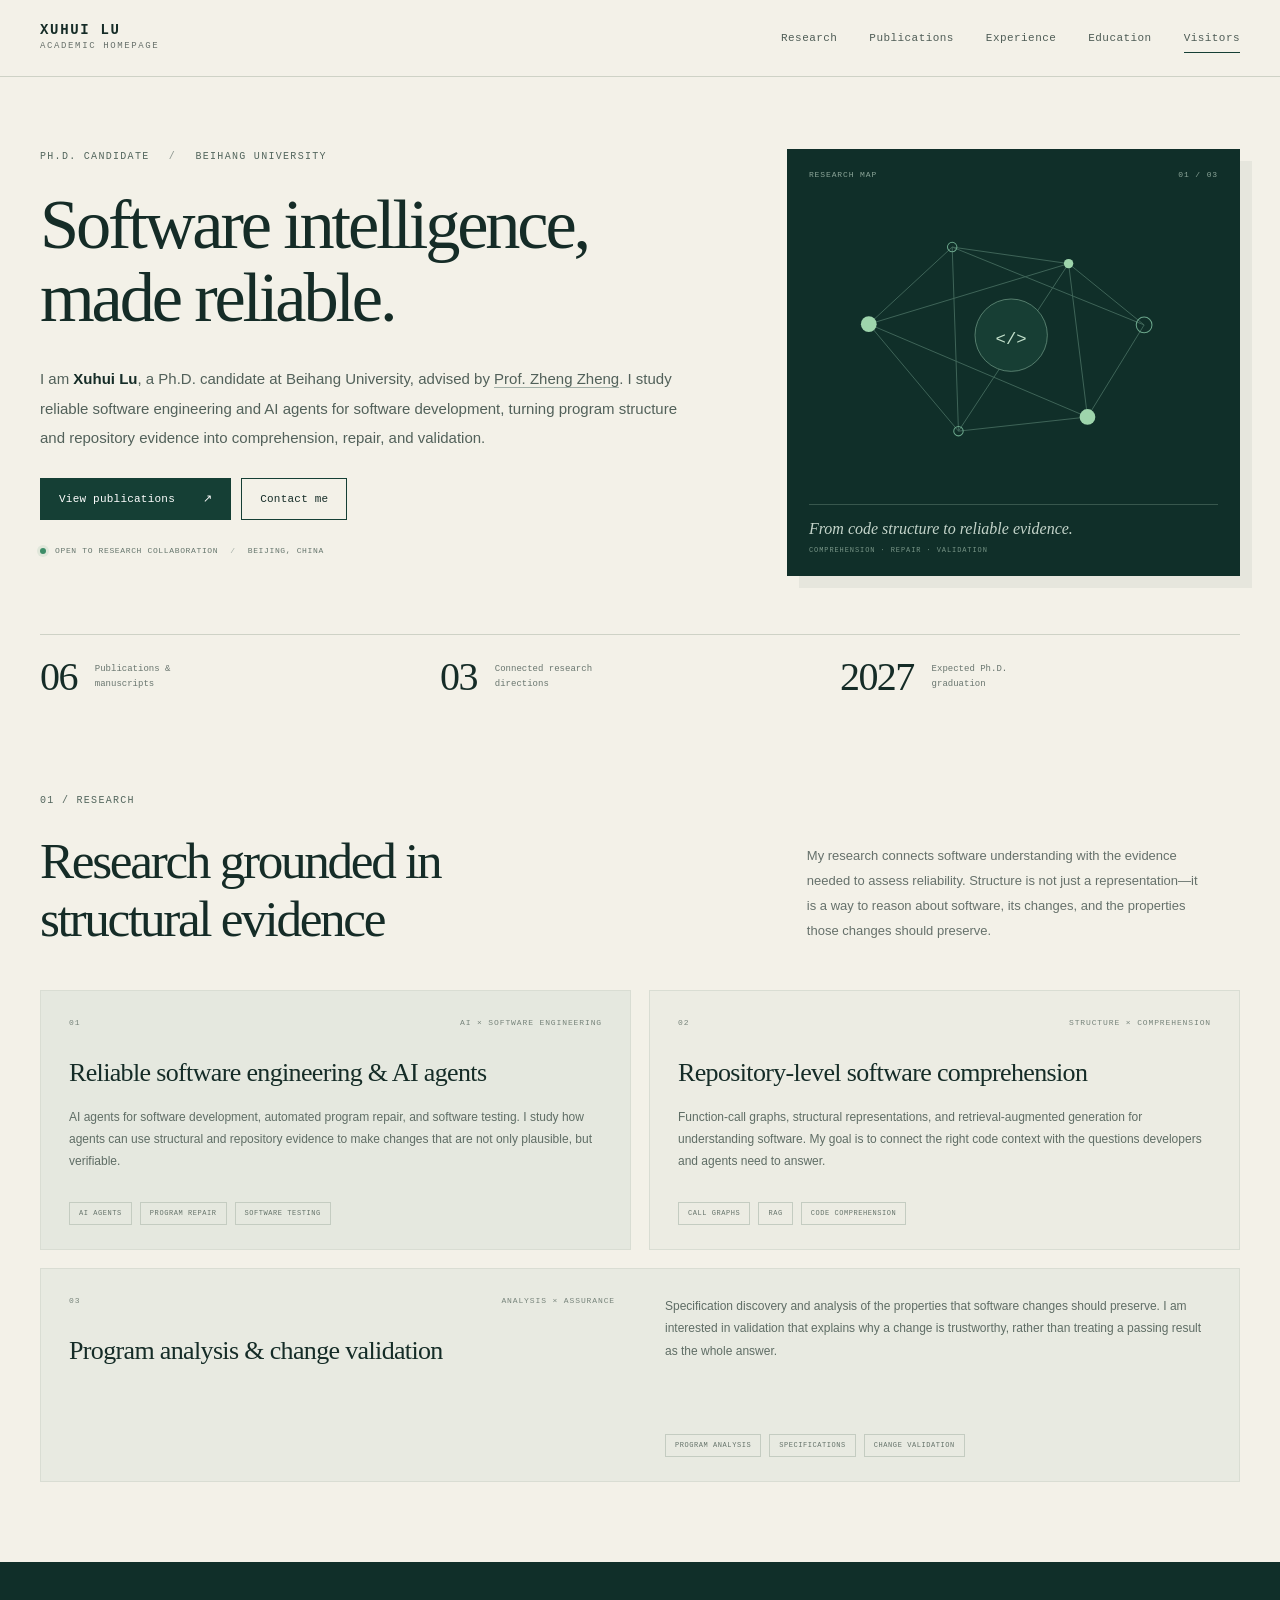
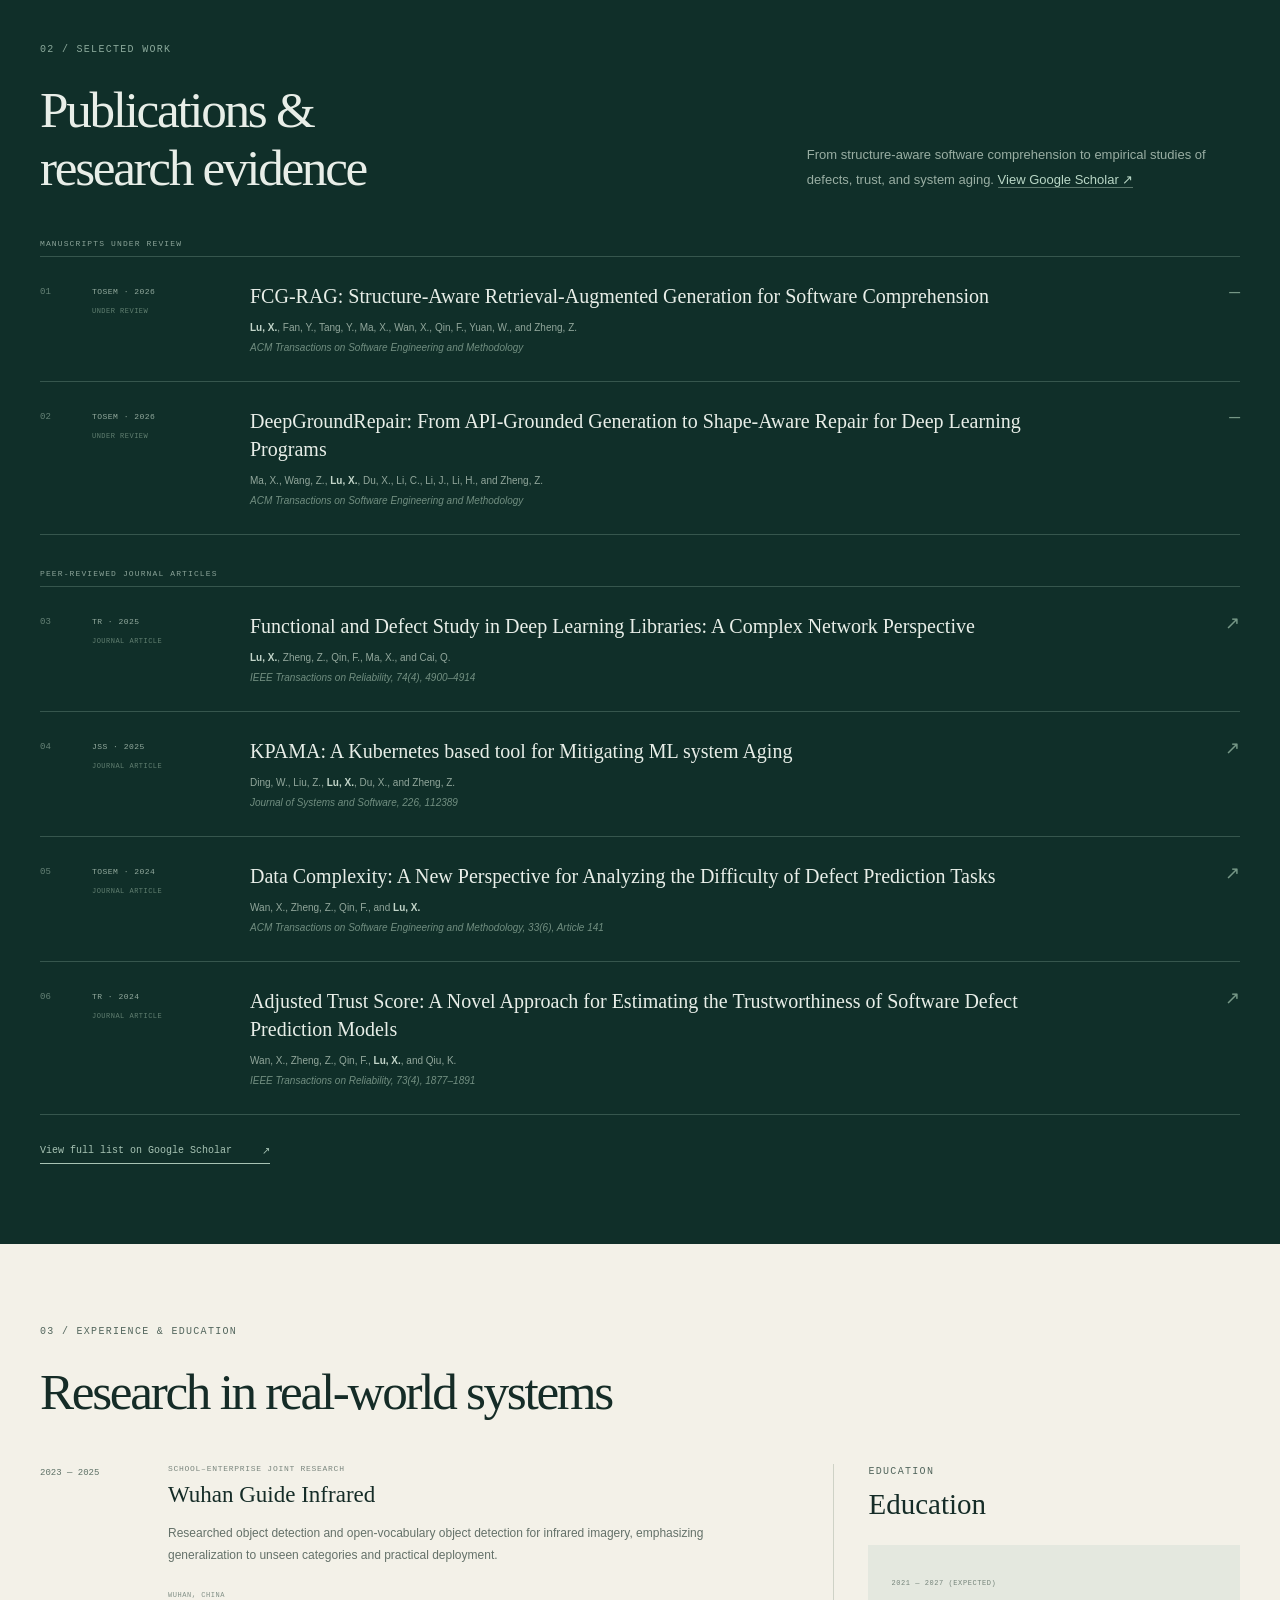
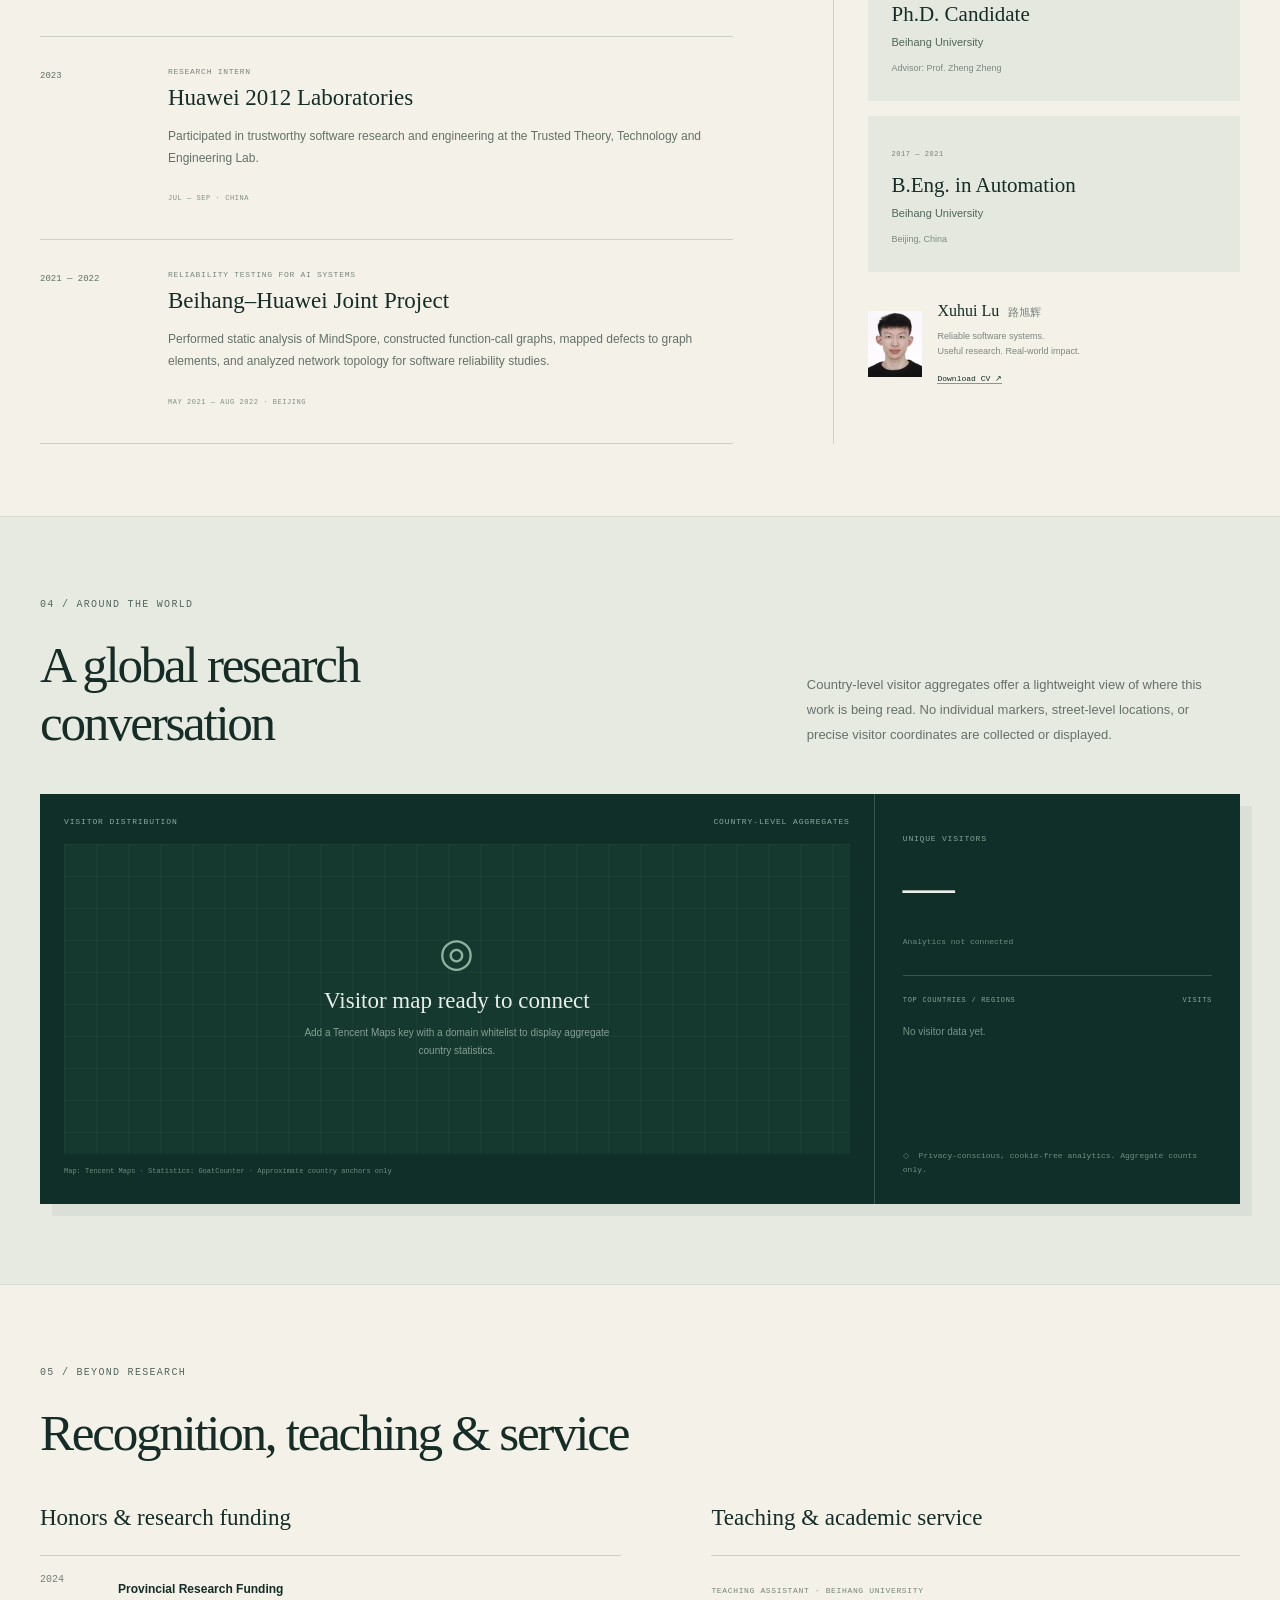
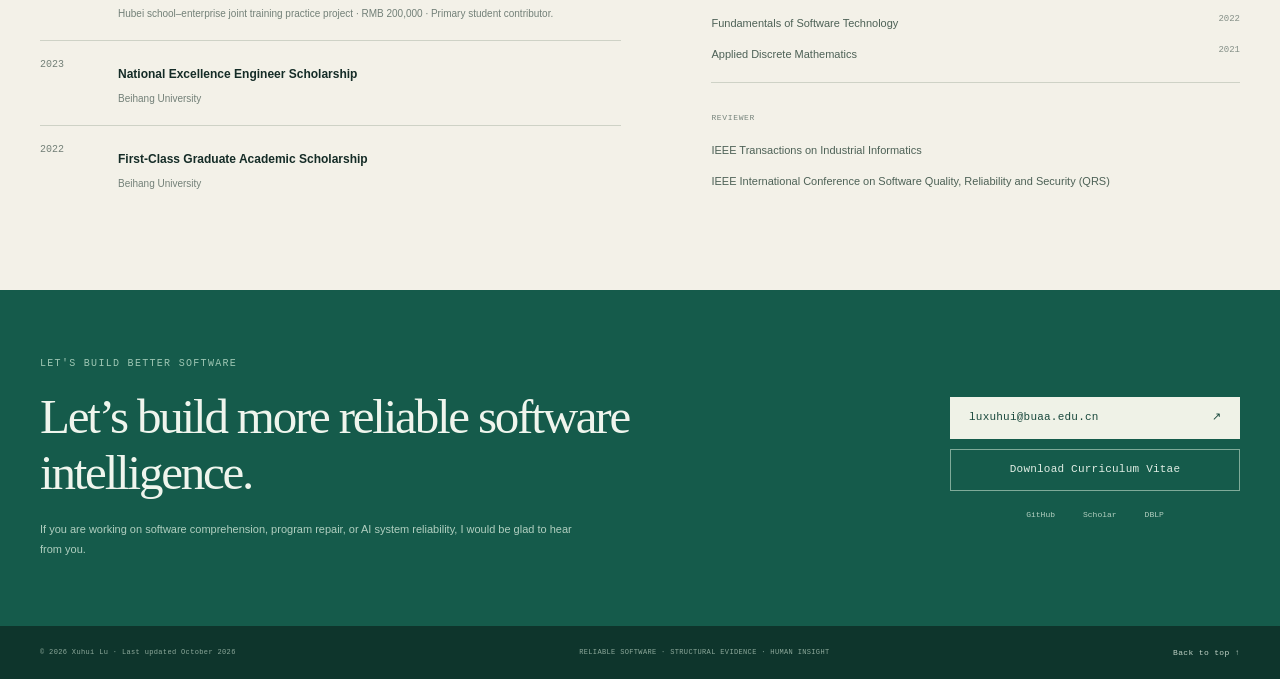
==== commit afda591d: "Revert academic homepage V2 and restore previous design Revert the PR #1 homepage redesign by restor" ====
--- a/index.html
+++ b/index.html
@@ -3,170 +3,173 @@
 <head>
   <meta charset="utf-8">
   <meta name="viewport" content="width=device-width, initial-scale=1">
-  <meta name="theme-color" content="#f8faf9">
-  <title>Xuhui Lu | Academic Homepage</title>
-  <meta name="description" content="Xuhui Lu is a Ph.D. candidate at Beihang University working on software reliability, repository-level comprehension, and trustworthy AI agents for software engineering.">
+  <title>Xuhui Lu | Reliable Software Intelligence</title>
+  <meta name="description" content="Xuhui Lu is a Ph.D. candidate at Beihang University researching reliable software engineering, repository-level software comprehension, and AI agents for software development.">
+  <meta name="theme-color" content="#153f35">
   <link rel="canonical" href="https://xuhuilu.github.io/">
-  <meta property="og:type" content="profile">
-  <meta property="og:title" content="Xuhui Lu | Academic Homepage">
-  <meta property="og:description" content="Software engineering, program analysis, and trustworthy AI agents.">
   <meta property="og:url" content="https://xuhuilu.github.io/">
-  <meta property="og:image" content="https://xuhuilu.github.io/profile.jpg">
-  <link rel="icon" type="image/svg+xml" href="data:image/svg+xml,%3Csvg xmlns='http://www.w3.org/2000/svg' viewBox='0 0 64 64'%3E%3Crect width='64' height='64' rx='13' fill='%231d6455'/%3E%3Ctext x='32' y='42' text-anchor='middle' font-family='Arial,sans-serif' font-size='29' font-weight='bold' fill='white'%3EXL%3C/text%3E%3C/svg%3E">
-  <link rel="preconnect" href="https://fonts.googleapis.com">
-  <link rel="preconnect" href="https://fonts.gstatic.com" crossorigin>
-  <link href="https://fonts.googleapis.com/css2?family=Inter:wght@400;500;600;700;800&display=swap" rel="stylesheet">
+  <meta property="og:title" content="Xuhui Lu | Reliable Software Intelligence">
+  <meta property="og:description" content="Research in reliable software engineering and AI agents for software development.">
+  <meta property="og:type" content="website">
+  <link rel="icon" type="image/svg+xml" href="data:image/svg+xml,%3Csvg xmlns='http://www.w3.org/2000/svg' viewBox='0 0 64 64'%3E%3Crect width='64' height='64' fill='%23153f35'/%3E%3Ctext x='32' y='42' text-anchor='middle' font-family='Georgia,serif' font-size='32' fill='%23f3f1e8'%3EXL%3C/text%3E%3C/svg%3E">
   <link rel="stylesheet" href="assets/style.css">
-  <script src="assets/config.js" defer></script>
   <script src="assets/main.js" defer></script>
+  <script src="assets/config.js"></script>
   <script src="assets/visitors.js" defer></script>
 </head>
-<body>
-<a class="skip-link" href="#main">Skip to content</a>
-<div class="mobile-bar">
-  <a class="mobile-brand" href="#about" aria-label="Xuhui Lu, home">XL <span>· Academic Homepage</span></a>
-  <button id="menu-toggle" class="menu-toggle" type="button" aria-label="Open navigation" aria-expanded="false" aria-controls="sidebar">Menu <span aria-hidden="true">☰</span></button>
-</div>
-<div class="page">
-  <aside class="sidebar" id="sidebar" aria-label="Profile and navigation">
-    <div class="sidebar-inner">
-      <div class="identity">
-        <a class="portrait" href="#about" aria-label="About Xuhui Lu">
-          <img src="profile.jpg" alt="Portrait of Xuhui Lu" width="810" height="1080" decoding="async" fetchpriority="high">
-          <span class="portrait-fallback" aria-hidden="true">XL</span>
-        </a>
-        <h1 class="profile-name">Xuhui Lu <span lang="zh-CN">路旭辉</span></h1>
-        <p class="profile-role">Ph.D. Candidate<br><a href="https://www.buaa.edu.cn/" target="_blank" rel="noopener noreferrer">Beihang University</a></p>
-        <p class="profile-location"><span class="location-dot" aria-hidden="true"></span>Beijing, China</p>
+<body id="top">
+  <a class="skip" href="#main">Skip to content</a>
+  <header class="site-header">
+    <div class="shell header-inner">
+      <a class="wordmark" href="#top" aria-label="Xuhui Lu, back to top">XUHUI LU<span>ACADEMIC HOMEPAGE</span></a>
+      <button class="menu-toggle" type="button" aria-expanded="false" aria-controls="site-nav">Menu <span aria-hidden="true">+</span></button>
+      <nav class="nav" id="site-nav" aria-label="Main navigation">
+        <a href="#research">Research</a>
+        <a href="#publications">Publications</a>
+        <a href="#experience">Experience</a>
+        <a href="#education">Education</a>
+        <a href="#visitors">Visitors</a>
+      </nav>
+    </div>
+  </header>
+
+  <main id="main">
+    <section class="hero shell" id="about" aria-labelledby="hero-title">
+      <div class="hero-copy">
+        <p class="eyebrow">PH.D. CANDIDATE <span>/</span> BEIHANG UNIVERSITY</p>
+        <h1 id="hero-title">Software intelligence,<br>made reliable.</h1>
+        <p class="hero-intro">I am <strong>Xuhui Lu</strong>, a Ph.D. candidate at Beihang University, advised by <a href="https://teacher.buaa.edu.cn/zhengzheng/zh_CN/index.htm" target="_blank" rel="noopener noreferrer">Prof. Zheng Zheng</a>. I study reliable software engineering and AI agents for software development, turning program structure and repository evidence into comprehension, repair, and validation.</p>
+        <div class="hero-actions">
+          <a class="button button-primary" href="#publications">View publications <span aria-hidden="true">↗</span></a>
+          <a class="button button-quiet" href="mailto:luxuhui@buaa.edu.cn">Contact me</a>
+        </div>
+        <div class="availability"><span class="status-dot" aria-hidden="true"></span><span>OPEN TO RESEARCH COLLABORATION</span><span class="availability-divider">/</span><span>BEIJING, CHINA</span></div>
       </div>
-      <nav class="side-nav" aria-label="Main navigation">
-        <a href="#about" class="active">About <span>01</span></a>
-        <a href="#news">News <span>02</span></a>
-        <a href="#research">Research <span>03</span></a>
-        <a href="#publications">Publications <span>04</span></a>
-        <a href="#experience">Experience <span>05</span></a>
-        <a href="#education">Education <span>06</span></a>
-        <a href="#service">Honors &amp; Service <span>07</span></a>
-      </nav>
-      <div class="sidebar-bottom">
-        <a class="cv-download" href="cv.pdf" target="_blank" rel="noopener noreferrer">Download CV <span aria-hidden="true">↗</span></a>
-        <div class="academic-links" aria-label="Academic profiles">
-          <a href="https://scholar.google.com/citations?user=Rg4Tr7MAAAAJ" target="_blank" rel="noopener noreferrer">Scholar ↗</a>
-          <a href="https://github.com/xuhuilu" target="_blank" rel="noopener noreferrer">GitHub ↗</a>
-          <a href="https://dblp.org/pid/202/3971.html" target="_blank" rel="noopener noreferrer">DBLP ↗</a>
+      <div class="research-map" aria-label="Conceptual diagram: from code structure to reliable evidence">
+        <div class="map-caption"><span>RESEARCH MAP</span><span>01 / 03</span></div>
+        <svg class="network" viewBox="0 0 520 410" role="img" aria-label="Connected nodes representing software structure and evidence">
+          <g class="network-lines">
+            <path d="M76 182 182 84 330 105 426 183 354 300 190 318 76 182Z"/>
+            <path d="M182 84 190 318M330 105 190 318M76 182 354 300M182 84 426 183M76 182 330 105M330 105 354 300"/>
+          </g>
+          <g class="network-nodes">
+            <circle cx="76" cy="182" r="10"/><circle cx="182" cy="84" r="6"/><circle cx="330" cy="105" r="6"/>
+            <circle cx="426" cy="183" r="10"/><circle cx="354" cy="300" r="10"/><circle cx="190" cy="318" r="6"/>
+          </g>
+          <g class="code-node"><circle cx="257" cy="196" r="46"/><text x="257" y="207" text-anchor="middle">&lt;/&gt;</text></g>
+        </svg>
+        <div class="map-footer"><span>From code structure to reliable evidence.</span><small>COMPREHENSION · REPAIR · VALIDATION</small></div>
+      </div>
+      <dl class="hero-stats">
+        <div><dt>06</dt><dd>Publications &amp; manuscripts</dd></div>
+        <div><dt>03</dt><dd>Connected research directions</dd></div>
+        <div><dt>2027</dt><dd>Expected Ph.D. graduation</dd></div>
+      </dl>
+    </section>
+
+    <section class="section research-section" id="research" aria-labelledby="research-title">
+      <div class="shell">
+        <div class="section-heading split-heading">
+          <div><p class="eyebrow">01 / RESEARCH</p><h2 id="research-title">Research grounded in<br>structural evidence</h2></div>
+          <p>My research connects software understanding with the evidence needed to assess reliability. Structure is not just a representation—it is a way to reason about software, its changes, and the properties those changes should preserve.</p>
         </div>
-        <a class="email-link" href="mailto:luxuhui@buaa.edu.cn">luxuhui@buaa.edu.cn</a>
+        <div class="research-grid">
+          <article class="research-card">
+            <div class="card-top"><span>01</span><span>AI × SOFTWARE ENGINEERING</span></div>
+            <h3>Reliable software engineering &amp; AI agents</h3>
+            <p>AI agents for software development, automated program repair, and software testing. I study how agents can use structural and repository evidence to make changes that are not only plausible, but verifiable.</p>
+            <ul class="tags" aria-label="Topics"><li>AI AGENTS</li><li>PROGRAM REPAIR</li><li>SOFTWARE TESTING</li></ul>
+          </article>
+          <article class="research-card">
+            <div class="card-top"><span>02</span><span>STRUCTURE × COMPREHENSION</span></div>
+            <h3>Repository-level software comprehension</h3>
+            <p>Function-call graphs, structural representations, and retrieval-augmented generation for understanding software. My goal is to connect the right code context with the questions developers and agents need to answer.</p>
+            <ul class="tags" aria-label="Topics"><li>CALL GRAPHS</li><li>RAG</li><li>CODE COMPREHENSION</li></ul>
+          </article>
+          <article class="research-card research-card-wide">
+            <div><div class="card-top"><span>03</span><span>ANALYSIS × ASSURANCE</span></div><h3>Program analysis &amp; change validation</h3></div>
+            <p>Specification discovery and analysis of the properties that software changes should preserve. I am interested in validation that explains why a change is trustworthy, rather than treating a passing result as the whole answer.</p>
+            <ul class="tags" aria-label="Topics"><li>PROGRAM ANALYSIS</li><li>SPECIFICATIONS</li><li>CHANGE VALIDATION</li></ul>
+          </article>
+        </div>
       </div>
-    </div>
-  </aside>
+    </section>
 
-  <main class="main-content" id="main">
-    <div class="content-inner">
-      <div class="mobile-profile" aria-label="Researcher profile">
-        <img src="profile.jpg" alt="Portrait of Xuhui Lu" width="810" height="1080" decoding="async">
-        <div><strong>Xuhui Lu <span lang="zh-CN">路旭辉</span></strong><p>Ph.D. Candidate · Beihang University</p><div><a href="cv.pdf" target="_blank" rel="noopener noreferrer">CV ↗</a><a href="https://scholar.google.com/citations?user=Rg4Tr7MAAAAJ" target="_blank" rel="noopener noreferrer">Scholar ↗</a><a href="mailto:luxuhui@buaa.edu.cn">Email ↗</a></div></div>
+    <section class="section publications-section" id="publications" aria-labelledby="publications-title">
+      <div class="shell">
+        <div class="section-heading split-heading inverse">
+          <div><p class="eyebrow">02 / SELECTED WORK</p><h2 id="publications-title">Publications &amp;<br>research evidence</h2></div>
+          <p>From structure-aware software comprehension to empirical studies of defects, trust, and system aging. <a href="https://scholar.google.com/citations?user=Rg4Tr7MAAAAJ" target="_blank" rel="noopener noreferrer">View Google Scholar ↗</a></p>
+        </div>
+        <p class="pub-group-label">MANUSCRIPTS UNDER REVIEW</p>
+        <div class="publication-list">
+          <article class="publication"><span class="pub-index">01</span><div class="pub-meta"><span>TOSEM · 2026</span><span>UNDER REVIEW</span></div><div class="pub-body"><h3>FCG-RAG: Structure-Aware Retrieval-Augmented Generation for Software Comprehension</h3><p><strong>Lu, X.</strong>, Fan, Y., Tang, Y., Ma, X., Wan, X., Qin, F., Yuan, W., and Zheng, Z.</p><p class="venue">ACM Transactions on Software Engineering and Methodology</p></div><span class="pub-arrow" aria-hidden="true">—</span></article>
+          <article class="publication"><span class="pub-index">02</span><div class="pub-meta"><span>TOSEM · 2026</span><span>UNDER REVIEW</span></div><div class="pub-body"><h3>DeepGroundRepair: From API-Grounded Generation to Shape-Aware Repair for Deep Learning Programs</h3><p>Ma, X., Wang, Z., <strong>Lu, X.</strong>, Du, X., Li, C., Li, J., Li, H., and Zheng, Z.</p><p class="venue">ACM Transactions on Software Engineering and Methodology</p></div><span class="pub-arrow" aria-hidden="true">—</span></article>
+        </div>
+        <p class="pub-group-label journal-label">PEER-REVIEWED JOURNAL ARTICLES</p>
+        <div class="publication-list">
+          <article class="publication"><span class="pub-index">03</span><div class="pub-meta"><span>TR · 2025</span><span>JOURNAL ARTICLE</span></div><div class="pub-body"><h3><a href="https://ieeexplore.ieee.org/document/11016929/" target="_blank" rel="noopener noreferrer">Functional and Defect Study in Deep Learning Libraries: A Complex Network Perspective</a></h3><p><strong>Lu, X.</strong>, Zheng, Z., Qin, F., Ma, X., and Cai, Q.</p><p class="venue">IEEE Transactions on Reliability, 74(4), 4900–4914</p></div><a class="pub-arrow" href="https://ieeexplore.ieee.org/document/11016929/" target="_blank" rel="noopener noreferrer" aria-label="Read Functional and Defect Study paper">↗</a></article>
+          <article class="publication"><span class="pub-index">04</span><div class="pub-meta"><span>JSS · 2025</span><span>JOURNAL ARTICLE</span></div><div class="pub-body"><h3><a href="https://www.sciencedirect.com/science/article/abs/pii/S0164121225000573" target="_blank" rel="noopener noreferrer">KPAMA: A Kubernetes based tool for Mitigating ML system Aging</a></h3><p>Ding, W., Liu, Z., <strong>Lu, X.</strong>, Du, X., and Zheng, Z.</p><p class="venue">Journal of Systems and Software, 226, 112389</p></div><a class="pub-arrow" href="https://www.sciencedirect.com/science/article/abs/pii/S0164121225000573" target="_blank" rel="noopener noreferrer" aria-label="Read KPAMA paper">↗</a></article>
+          <article class="publication"><span class="pub-index">05</span><div class="pub-meta"><span>TOSEM · 2024</span><span>JOURNAL ARTICLE</span></div><div class="pub-body"><h3><a href="https://dl.acm.org/doi/10.1145/3649596" target="_blank" rel="noopener noreferrer">Data Complexity: A New Perspective for Analyzing the Difficulty of Defect Prediction Tasks</a></h3><p>Wan, X., Zheng, Z., Qin, F., and <strong>Lu, X.</strong></p><p class="venue">ACM Transactions on Software Engineering and Methodology, 33(6), Article 141</p></div><a class="pub-arrow" href="https://dl.acm.org/doi/10.1145/3649596" target="_blank" rel="noopener noreferrer" aria-label="Read Data Complexity paper">↗</a></article>
+          <article class="publication"><span class="pub-index">06</span><div class="pub-meta"><span>TR · 2024</span><span>JOURNAL ARTICLE</span></div><div class="pub-body"><h3><a href="https://ieeexplore.ieee.org/document/10527380/" target="_blank" rel="noopener noreferrer">Adjusted Trust Score: A Novel Approach for Estimating the Trustworthiness of Software Defect Prediction Models</a></h3><p>Wan, X., Zheng, Z., Qin, F., <strong>Lu, X.</strong>, and Qiu, K.</p><p class="venue">IEEE Transactions on Reliability, 73(4), 1877–1891</p></div><a class="pub-arrow" href="https://ieeexplore.ieee.org/document/10527380/" target="_blank" rel="noopener noreferrer" aria-label="Read Adjusted Trust Score paper">↗</a></article>
+        </div>
+        <a class="text-link scholar-link" href="https://scholar.google.com/citations?user=Rg4Tr7MAAAAJ" target="_blank" rel="noopener noreferrer">View full list on Google Scholar <span>↗</span></a>
       </div>
-      <section class="hero section-anchor" id="about" aria-labelledby="vision-title">
-        <div class="hero-eyebrow"><span class="eyebrow-line"></span> RESEARCH VISION</div>
-        <h2 id="vision-title">Towards <em>Trustworthy AI Agents</em> for Software Engineering</h2>
-        <p class="vision-summary">Bridging software understanding, program analysis, and evidence-grounded validation.</p>
-        <div class="topic-pills" aria-label="Research keywords">
-          <span>Software Engineering</span><span>Program Analysis</span><span>AI Agents</span><span>Software Reliability</span>
+    </section>
+
+    <section class="section experience-section" id="experience" aria-labelledby="experience-title">
+      <div class="shell">
+        <div class="section-heading"><p class="eyebrow">03 / EXPERIENCE &amp; EDUCATION</p><h2 id="experience-title">Research in real-world systems</h2></div>
+        <div class="experience-layout">
+          <div class="timeline">
+            <article class="timeline-item"><time datetime="2023-09">2023 — 2025</time><div><p class="item-kicker">SCHOOL–ENTERPRISE JOINT RESEARCH</p><h3>Wuhan Guide Infrared</h3><p>Researched object detection and open-vocabulary object detection for infrared imagery, emphasizing generalization to unseen categories and practical deployment.</p><span class="item-location">WUHAN, CHINA</span></div></article>
+            <article class="timeline-item"><time datetime="2023-07">2023</time><div><p class="item-kicker">RESEARCH INTERN</p><h3>Huawei 2012 Laboratories</h3><p>Participated in trustworthy software research and engineering at the Trusted Theory, Technology and Engineering Lab.</p><span class="item-location">JUL — SEP · CHINA</span></div></article>
+            <article class="timeline-item"><time datetime="2021-05">2021 — 2022</time><div><p class="item-kicker">RELIABILITY TESTING FOR AI SYSTEMS</p><h3>Beihang–Huawei Joint Project</h3><p>Performed static analysis of MindSpore, constructed function-call graphs, mapped defects to graph elements, and analyzed network topology for software reliability studies.</p><span class="item-location">MAY 2021 — AUG 2022 · BEIJING</span></div></article>
+          </div>
+          <aside class="education-panel" id="education" aria-labelledby="education-title"><p class="eyebrow">EDUCATION</p><h3 id="education-title">Education</h3>
+            <article class="education-card"><span>2021 — 2027 (EXPECTED)</span><h4>Ph.D. Candidate</h4><p>Beihang University</p><small>Advisor: Prof. Zheng Zheng</small></article>
+            <article class="education-card"><span>2017 — 2021</span><h4>B.Eng. in Automation</h4><p>Beihang University</p><small>Beijing, China</small></article>
+            <div class="profile-note"><img src="profile.jpg" alt="Portrait of Xuhui Lu" width="810" height="1080" loading="lazy"><div><strong>Xuhui Lu <span lang="zh-CN">路旭辉</span></strong><p>Reliable software systems.<br>Useful research. Real-world impact.</p><a href="cv.pdf" target="_blank" rel="noopener noreferrer">Download CV ↗</a></div></div>
+          </aside>
         </div>
-        <div class="about-panel">
-          <div class="section-kicker">ABOUT ME</div>
-          <p>I am <strong>Xuhui Lu</strong>, a Ph.D. candidate in <strong>Pattern Recognition and Intelligent Systems</strong> at <strong>Beihang University</strong>, advised by <a href="https://teacher.buaa.edu.cn/zhengzheng/zh_CN/index.htm" target="_blank" rel="noopener noreferrer">Prof. Zheng Zheng</a>. I expect to complete my Ph.D. in 2027.</p>
-          <p>My research lies at the intersection of <strong>software engineering, program analysis, and artificial intelligence</strong>. My work spans structural analysis of software systems, repository-level program comprehension, and AI-assisted software engineering.</p>
-          <p>I am particularly interested in enabling software agents to understand complex repositories, reason about changes, and support trustworthy decisions through verifiable evidence.</p>
-          <div class="about-actions"><a href="#publications">Explore publications <span aria-hidden="true">↗</span></a><a href="mailto:luxuhui@buaa.edu.cn">Get in touch <span aria-hidden="true">↗</span></a></div>
+      </div>
+    </section>
+
+    <section class="section visitors-section" id="visitors" aria-labelledby="visitors-title">
+      <div class="shell">
+        <div class="section-heading split-heading">
+          <div><p class="eyebrow">04 / AROUND THE WORLD</p><h2 id="visitors-title">A global research<br>conversation</h2></div>
+          <p>Country-level visitor aggregates offer a lightweight view of where this work is being read. No individual markers, street-level locations, or precise visitor coordinates are collected or displayed.</p>
         </div>
-      </section>
+        <div class="visitor-dashboard" id="visitor-dashboard">
+          <div class="visitor-map-wrap">
+            <div class="visitor-toolbar"><span>VISITOR DISTRIBUTION</span><span id="visitor-period">COUNTRY-LEVEL AGGREGATES</span></div>
+            <div id="visitor-map" class="visitor-map" role="img" aria-label="World map of aggregate visitor counts by country"><div class="map-placeholder"><span class="placeholder-icon" aria-hidden="true">◎</span><strong>Visitor map ready to connect</strong><p>Real statistics will appear after analytics and map access are configured.</p></div></div>
+            <p class="map-attribution">Map: Tencent Maps · Statistics: GoatCounter · Approximate country anchors only</p>
+          </div>
+          <aside class="visitor-summary" aria-label="Visitor statistics summary">
+            <div class="visitor-total"><span>UNIQUE VISITORS</span><strong id="visitor-total">—</strong><small id="visitor-updated">Analytics not connected</small></div>
+            <div class="visitor-countries"><div class="country-heading"><span>TOP COUNTRIES / REGIONS</span><span>VISITS</span></div><ol id="country-list"><li class="country-empty">No visitor data yet.</li></ol></div>
+            <p class="privacy-note"><span aria-hidden="true">◇</span> Privacy-conscious, cookie-free analytics. Aggregate counts only.</p>
+          </aside>
+        </div>
+      </div>
+    </section>
 
-      <section class="content-section section-anchor" id="news" aria-labelledby="news-heading">
-        <div class="section-heading"><div><span class="section-index">01 / UPDATES</span><h2 id="news-heading">News</h2></div><p class="section-aside">Recent milestones</p></div>
-        <div class="news-list">
-          <article class="news-item"><time datetime="2025">2025</time><p>First-author paper on the structure and defects of deep learning libraries published in <strong>IEEE Transactions on Reliability</strong>. <a href="https://ieeexplore.ieee.org/document/11016929/" target="_blank" rel="noopener noreferrer">Paper ↗</a></p></article>
-          <article class="news-item"><time datetime="2024">2024</time><p>Co-authored work on data complexity for defect prediction appeared in <strong>ACM Transactions on Software Engineering and Methodology</strong>. <a href="https://dl.acm.org/doi/10.1145/3649596" target="_blank" rel="noopener noreferrer">Paper ↗</a></p></article>
-          <article class="news-item"><time datetime="2023">2023</time><p>Received the <strong>National Excellence Engineer Scholarship</strong> at Beihang University.</p></article>
+    <section class="section service-section" id="service" aria-labelledby="service-title">
+      <div class="shell">
+        <div class="section-heading"><p class="eyebrow">05 / BEYOND RESEARCH</p><h2 id="service-title">Recognition, teaching &amp; service</h2></div>
+        <div class="service-grid">
+          <div><h3 class="service-heading">Honors &amp; research funding</h3><ul class="honor-list"><li><time>2024</time><div><strong>Provincial Research Funding</strong><p>Hubei school–enterprise joint training practice project · RMB 200,000 · Primary student contributor.</p></div></li><li><time>2023</time><div><strong>National Excellence Engineer Scholarship</strong><p>Beihang University</p></div></li><li><time>2022</time><div><strong>First-Class Graduate Academic Scholarship</strong><p>Beihang University</p></div></li></ul></div>
+          <div><h3 class="service-heading">Teaching &amp; academic service</h3><div class="service-card"><span>TEACHING ASSISTANT · BEIHANG UNIVERSITY</span><p>Fundamentals of Software Technology <time>2022</time></p><p>Applied Discrete Mathematics <time>2021</time></p></div><div class="service-card"><span>REVIEWER</span><p>IEEE Transactions on Industrial Informatics</p><p>IEEE International Conference on Software Quality, Reliability and Security (QRS)</p></div></div>
         </div>
-      </section>
+      </div>
+    </section>
 
-      <section class="content-section section-anchor" id="research" aria-labelledby="research-heading">
-        <div class="section-heading"><div><span class="section-index">02 / RESEARCH</span><h2 id="research-heading">Research Interests</h2></div><p class="section-aside">Three connected directions</p></div>
-        <p class="section-lede">My research begins with understanding software structure and moves toward reliable, evidence-grounded decisions in AI-assisted development.</p>
-        <div class="research-grid">
-          <article class="research-card"><div class="research-number">01 <span aria-hidden="true">↗</span></div><h3>Software Analysis &amp; Reliability</h3><p>Structural analysis of complex software, function-call graphs, defect characteristics, and software reliability assessment.</p><div class="chip-row"><span>Call Graphs</span><span>Defect Analysis</span></div></article>
-          <article class="research-card"><div class="research-number">02 <span aria-hidden="true">↗</span></div><h3>Repository-Level Software Intelligence</h3><p>Structure-aware retrieval, repository-level comprehension, and evidence-based reasoning over code and related artifacts.</p><div class="chip-row"><span>Code Understanding</span><span>RAG</span></div></article>
-          <article class="research-card"><div class="research-number">03 <span aria-hidden="true">↗</span></div><h3>Trustworthy Software Agents &amp; Verification</h3><p>Research on software agents that can reason about changes, recover relevant assumptions, and support validation with program analysis and verification.</p><div class="chip-row"><span>AI Agents</span><span>Program Verification</span></div></article>
-        </div>
-      </section>
-
-      <section class="content-section section-anchor" id="publications" aria-labelledby="pub-heading">
-        <div class="section-heading"><div><span class="section-index">03 / RESEARCH OUTPUT</span><h2 id="pub-heading">Publications</h2></div><a class="section-heading-link" href="https://scholar.google.com/citations?user=Rg4Tr7MAAAAJ" target="_blank" rel="noopener noreferrer">Google Scholar ↗</a></div>
-        <p class="section-lede">Selected first-author work is highlighted below. Published articles and manuscripts under review are listed separately.</p>
-        <div class="featured-heading"><h3>Featured Work</h3><span>SELECTED</span></div>
-        <div class="featured-grid">
-          <article class="featured-card"><div class="feature-meta"><span>2025 · IEEE TR</span><span class="state published">PUBLISHED</span></div><h4>Functional and Defect Study in Deep Learning Libraries: A Complex Network Perspective</h4><p><strong>Lu, X.</strong>, Zheng, Z., Qin, F., Ma, X., and Cai, Q.</p><p class="feature-summary">Understanding architectural structure and defects in deep learning software through complex-network analysis.</p><a href="https://ieeexplore.ieee.org/document/11016929/" target="_blank" rel="noopener noreferrer">Read paper <span aria-hidden="true">↗</span></a></article>
-          <article class="featured-card"><div class="feature-meta"><span>2026 · TOSEM</span><span class="state review">UNDER REVIEW</span></div><h4>FCG-RAG: Structure-Aware Retrieval-Augmented Generation for Software Comprehension</h4><p><strong>Xuhui Lu</strong>, et al.</p><p class="feature-summary">Combining software call-graph structure and retrieval-augmented generation for repository-level comprehension.</p><span class="feature-muted">Manuscript under review</span></article>
-        </div>
-        <h3 class="pub-subheading">Peer-Reviewed Journal Articles <span>04</span></h3>
-        <div class="publication-list">
-          <article class="publication"><div class="pub-year">2025</div><div><h4><a href="https://ieeexplore.ieee.org/document/11016929/" target="_blank" rel="noopener noreferrer">Functional and Defect Study in Deep Learning Libraries: A Complex Network Perspective</a></h4><p class="pub-authors"><strong>Lu, X.</strong>, Zheng, Z., Qin, F., Ma, X., and Cai, Q.</p><p class="pub-venue">IEEE Transactions on Reliability, 74(4), 4900–4914</p><div class="pub-links"><a href="https://ieeexplore.ieee.org/document/11016929/" target="_blank" rel="noopener noreferrer">Paper ↗</a><span class="state published">Published</span></div></div></article>
-          <article class="publication"><div class="pub-year">2025</div><div><h4><a href="https://www.sciencedirect.com/science/article/abs/pii/S0164121225000573" target="_blank" rel="noopener noreferrer">KPAMA: A Kubernetes based tool for Mitigating ML system Aging</a></h4><p class="pub-authors">Ding, W., Liu, Z., <strong>Lu, X.</strong>, Du, X., and Zheng, Z.</p><p class="pub-venue">Journal of Systems and Software, 226, 112389</p><div class="pub-links"><a href="https://www.sciencedirect.com/science/article/abs/pii/S0164121225000573" target="_blank" rel="noopener noreferrer">Paper ↗</a><span class="state published">Published</span></div></div></article>
-          <article class="publication"><div class="pub-year">2024</div><div><h4><a href="https://dl.acm.org/doi/10.1145/3649596" target="_blank" rel="noopener noreferrer">Data Complexity: A New Perspective for Analyzing the Difficulty of Defect Prediction Tasks</a></h4><p class="pub-authors">Wan, X., Zheng, Z., Qin, F., and <strong>Lu, X.</strong></p><p class="pub-venue">ACM Transactions on Software Engineering and Methodology, 33(6), Article 141</p><div class="pub-links"><a href="https://dl.acm.org/doi/10.1145/3649596" target="_blank" rel="noopener noreferrer">Paper ↗</a><span class="state published">Published</span></div></div></article>
-          <article class="publication"><div class="pub-year">2024</div><div><h4><a href="https://ieeexplore.ieee.org/document/10527380/" target="_blank" rel="noopener noreferrer">Adjusted Trust Score: A Novel Approach for Estimating the Trustworthiness of Software Defect Prediction Models</a></h4><p class="pub-authors">Wan, X., Zheng, Z., Qin, F., <strong>Lu, X.</strong>, and Qiu, K.</p><p class="pub-venue">IEEE Transactions on Reliability, 73(4), 1877–1891</p><div class="pub-links"><a href="https://ieeexplore.ieee.org/document/10527380/" target="_blank" rel="noopener noreferrer">Paper ↗</a><span class="state published">Published</span></div></div></article>
-        </div>
-        <h3 class="pub-subheading">Manuscripts Under Review <span>02</span></h3>
-        <div class="publication-list">
-          <article class="publication"><div class="pub-year">2026</div><div><h4>FCG-RAG: Structure-Aware Retrieval-Augmented Generation for Software Comprehension</h4><p class="pub-authors"><strong>Lu, X.</strong>, Fan, Y., Tang, Y., Ma, X., Wan, X., Qin, F., Yuan, W., and Zheng, Z.</p><p class="pub-venue">Submitted to ACM Transactions on Software Engineering and Methodology</p><div class="pub-links"><span class="state review">Under Review</span></div></div></article>
-          <article class="publication"><div class="pub-year">2026</div><div><h4>DeepGroundRepair: From API-Grounded Generation to Shape-Aware Repair for Deep Learning Programs</h4><p class="pub-authors">Ma, X., Wang, Z., <strong>Lu, X.</strong>, Du, X., Li, C., Li, J., Li, H., and Zheng, Z.</p><p class="pub-venue">Submitted to ACM Transactions on Software Engineering and Methodology</p><div class="pub-links"><span class="state review">Under Review</span></div></div></article>
-        </div>
-      </section>
-
-      <section class="content-section section-anchor" id="experience" aria-labelledby="experience-heading">
-        <div class="section-heading"><div><span class="section-index">04 / BACKGROUND</span><h2 id="experience-heading">Research Experience</h2></div></div>
-        <div class="timeline">
-          <article><div class="timeline-date">2023 — 2025</div><div><h3>Wuhan Guide Infrared</h3><p class="timeline-role">Industry Researcher · School–Enterprise Joint Research</p><p>Research on computer vision for infrared imagery, including small-object detection, open-vocabulary detection, and practical AI engineering.</p></div></article>
-          <article><div class="timeline-date">2023</div><div><h3>Huawei 2012 Laboratories</h3><p class="timeline-role">Research Intern · Jul–Sep</p><p>Investigated deep learning framework architecture and software reliability, including MindSpore and program-level analysis.</p></div></article>
-          <article><div class="timeline-date">2021 — 2022</div><div><h3>Beihang–Huawei Joint Research</h3><p class="timeline-role">Software Reliability &amp; Static Analysis</p><p>Constructed function-call graphs, mapped defects to graph structure, and studied architectural characteristics of deep learning software.</p></div></article>
-        </div>
-      </section>
-
-      <section class="content-section section-anchor" id="education" aria-labelledby="education-heading">
-        <div class="section-heading"><div><span class="section-index">05 / ACADEMIC TRAINING</span><h2 id="education-heading">Education</h2></div></div>
-        <div class="education-list">
-          <article><div class="education-time">2021 — 2027 <span>EXPECTED</span></div><div><h3>Ph.D. in Pattern Recognition and Intelligent Systems</h3><p>Beihang University · Advisor: <a href="https://teacher.buaa.edu.cn/zhengzheng/zh_CN/index.htm" target="_blank" rel="noopener noreferrer">Prof. Zheng Zheng</a></p></div></article>
-          <article><div class="education-time">2017 — 2021</div><div><h3>B.Eng. in Automation</h3><p>Beihang University · Beijing, China</p></div></article>
-        </div>
-      </section>
-
-      <section class="content-section section-anchor" id="service" aria-labelledby="service-heading">
-        <div class="section-heading"><div><span class="section-index">06 / RECOGNITION</span><h2 id="service-heading">Honors &amp; Academic Service</h2></div></div>
-        <div class="service-grid">
-          <div><h3>Honors &amp; Funding</h3><div class="service-item"><time>2024</time><p>Hubei school–enterprise joint training research funding <small>RMB 200,000 · Primary student contributor</small></p></div><div class="service-item"><time>2023</time><p>National Excellence Engineer Scholarship <small>Beihang University</small></p></div><div class="service-item"><time>2022</time><p>First-Class Graduate Academic Scholarship <small>Beihang University</small></p></div></div>
-          <div><h3>Teaching &amp; Reviewing</h3><div class="service-item"><time>2022</time><p>Teaching Assistant <small>Fundamentals of Software Technology</small></p></div><div class="service-item"><time>2021</time><p>Teaching Assistant <small>Applied Discrete Mathematics</small></p></div><div class="service-item"><time>Review</time><p>IEEE Transactions on Industrial Informatics <small>IEEE International Conference on Software Quality, Reliability and Security (QRS)</small></p></div></div>
-        </div>
-      </section>
-
-      <section class="content-section visitors-section" id="visitors" aria-labelledby="visitors-heading">
-        <div class="section-heading"><div><span class="section-index">07 / GLOBAL READERSHIP</span><h2 id="visitors-heading">Visitor Statistics</h2></div></div>
-        <p class="section-lede">Country-level aggregate statistics only. This optional section keeps the original privacy-conscious visitor dashboard.</p>
-        <details class="visitor-details" open>
-          <summary>Show / hide visitor distribution <span aria-hidden="true">⌄</span></summary>
-          <div class="visitor-dashboard" id="visitor-dashboard">
-            <div class="visitor-map-wrap"><div class="visitor-toolbar"><span>VISITOR DISTRIBUTION</span><span id="visitor-period">COUNTRY-LEVEL AGGREGATES</span></div><div id="visitor-map" class="visitor-map" role="img" aria-label="World map of aggregate visitor counts by country"><div class="map-placeholder"><span class="placeholder-icon" aria-hidden="true">◎</span><strong>Visitor map ready to connect</strong><p>Aggregate statistics appear when configured.</p></div></div><p class="map-attribution">Map: Tencent Maps · Statistics: GoatCounter · Approximate country anchors only</p></div>
-            <aside class="visitor-summary" aria-label="Visitor statistics summary"><div class="visitor-total"><span>UNIQUE VISITORS</span><strong id="visitor-total">—</strong><small id="visitor-updated">Analytics not connected</small></div><div class="visitor-countries"><div class="country-heading"><span>TOP COUNTRIES / REGIONS</span><span>VISITS</span></div><ol id="country-list"><li class="country-empty">No visitor data yet.</li></ol></div><p class="privacy-note"><span aria-hidden="true">◇</span> Privacy-conscious, cookie-free analytics. Aggregate counts only.</p></aside>
-          </div>
-        </details>
-      </section>
-
-      <section class="contact-section" id="contact" aria-labelledby="contact-heading">
-        <div><span class="section-index">LET'S CONNECT</span><h2 id="contact-heading">Interested in working together?</h2><p>I welcome research discussions and collaborations in software engineering, program analysis, and trustworthy AI systems.</p></div>
-        <div class="contact-right"><a class="contact-email" href="mailto:luxuhui@buaa.edu.cn">luxuhui@buaa.edu.cn <span aria-hidden="true">↗</span></a><div class="contact-extra"><a href="https://scholar.google.com/citations?user=Rg4Tr7MAAAAJ" target="_blank" rel="noopener noreferrer">Scholar</a><a href="https://github.com/xuhuilu" target="_blank" rel="noopener noreferrer">GitHub</a><a href="cv.pdf" target="_blank" rel="noopener noreferrer">Curriculum Vitae</a></div></div>
-      </section>
-      <footer class="site-footer"><span>© 2026 Xuhui Lu · Last updated October 2026</span><a href="#about">Back to top ↑</a></footer>
-    </div>
+    <section class="contact-section" aria-labelledby="contact-title">
+      <div class="shell contact-inner"><div><p class="eyebrow">LET'S BUILD BETTER SOFTWARE</p><h2 id="contact-title">Let’s build more reliable software<br>intelligence.</h2><p>If you are working on software comprehension, program repair, or AI system reliability, I would be glad to hear from you.</p></div><div class="contact-actions"><a class="button button-light" href="mailto:luxuhui@buaa.edu.cn">luxuhui@buaa.edu.cn <span>↗</span></a><a class="button button-outline" href="cv.pdf" target="_blank" rel="noopener noreferrer">Download Curriculum Vitae</a><div class="social-links"><a href="https://github.com/xuhuilu" target="_blank" rel="noopener noreferrer">GitHub</a><a href="https://scholar.google.com/citations?user=Rg4Tr7MAAAAJ" target="_blank" rel="noopener noreferrer">Scholar</a><a href="https://dblp.org/pid/202/3971.html" target="_blank" rel="noopener noreferrer">DBLP</a></div></div></div>
+    </section>
   </main>
-</div>
+  <footer class="site-footer"><div class="shell"><span>© 2026 Xuhui Lu · Last updated October 2026</span><span>RELIABLE SOFTWARE · STRUCTURAL EVIDENCE · HUMAN INSIGHT</span><a href="#top">Back to top ↑</a></div></footer>
 </body>
 </html>
--- a/assets/style.css
+++ b/assets/style.css
@@ -1,225 +1,7 @@
-/* Xuhui Lu Academic Homepage V2 — light, readable, content-first design. */
-:root {
-  --background: #fbfcfb;
-  --surface: #ffffff;
-  --sidebar: #f1f6f3;
-  --soft: #f4f8f6;
-  --ink: #1b302d;
-  --body: #455951;
-  --muted: #697b73;
-  --accent: #176454;
-  --accent-hover: #0f493d;
-  --accent-soft: #e5f1eb;
-  --border: #dfe7e2;
-  --sidebar-width: 274px;
-  --content-width: 970px;
-}
-* { box-sizing: border-box; }
-html { scroll-behavior: smooth; scroll-padding-top: 25px; }
-body { margin: 0; background: var(--background); color: var(--ink); font: 16px/1.75 Inter, ui-sans-serif, -apple-system, BlinkMacSystemFont, 'Segoe UI', Arial, sans-serif; -webkit-font-smoothing: antialiased; }
-a { color: var(--accent); text-decoration: none; text-underline-offset: 3px; }
-a:hover { text-decoration: underline; }
-a:focus-visible, button:focus-visible, summary:focus-visible { outline: 3px solid #438d78; outline-offset: 3px; }
-p { margin: 0; }
-h1,h2,h3,h4 { line-height: 1.35; letter-spacing: -.025em; }
-button { font: inherit; }
-.skip-link { position: fixed; top: -70px; left: 16px; z-index: 99; color: #fff; background: var(--accent); padding: 8px 14px; }
-.skip-link:focus { top: 8px; }
-.page { display: flex; min-height: 100vh; }
-/* Fixed sidebar: the researcher remains visible while the reader explores. */
-.sidebar { width: var(--sidebar-width); height: 100vh; position: fixed; inset: 0 auto 0 0; overflow-y: auto; background: var(--sidebar); border-right: 1px solid var(--border); z-index: 30; scrollbar-width: thin; }
-.sidebar-inner { min-height: 100%; padding: 33px 24px 22px; display: flex; flex-direction: column; }
-.identity { text-align: center; }
-.portrait { width: 155px; height: 180px; position: relative; display: block; margin: 0 auto 19px; border-radius: 14px; background: linear-gradient(135deg,#c4d8cd,#e7f0e9); overflow: hidden; border: 4px solid var(--surface); box-shadow: 0 9px 26px rgba(22,59,43,.11); }
-.portrait img { position: relative; width: 100%; height: 100%; display: block; object-fit: cover; object-position: 50% 22%; z-index: 2; }
-.portrait-fallback { position: absolute; inset: 0; display: grid; place-items: center; color: #2d6c58; font-size: 41px; font-weight: 700; letter-spacing: -.07em; }
-.profile-name { margin: 0; color: var(--ink); font-size: 25px; font-weight: 800; letter-spacing: -.045em; line-height: 1.2; }
-.profile-name span { display: block; margin-top: 6px; font-size: 14px; font-weight: 500; letter-spacing: .07em; color: var(--muted); }
-.profile-role { margin-top: 14px; font-size: 14px; line-height: 1.55; color: var(--body); }
-.profile-role a { font-weight: 600; }
-.profile-location { display: flex; align-items: center; justify-content: center; gap: 8px; margin-top: 12px; font-size: 12px; color: var(--muted); }
-.location-dot { width: 7px; height: 7px; border-radius: 50%; background: #419479; }
-.side-nav { margin: 25px 0 20px; padding: 17px 0; border-top: 1px solid var(--border); border-bottom: 1px solid var(--border); display: flex; flex-direction: column; gap: 2px; }
-.side-nav a { display: flex; align-items: center; justify-content: space-between; padding: 8px 12px; color: #4c6058; font-size: 14px; font-weight: 500; line-height: 1.3; border-radius: 8px; }
-.side-nav a span { font-size: 11px; font-variant-numeric: tabular-nums; opacity: .5; }
-.side-nav a:hover { text-decoration: none; color: var(--accent); background: #e5efe9; }
-.side-nav a.active { background: #dbece3; color: #0e5948; font-weight: 700; }
-.sidebar-bottom { margin-top: auto; }
-.cv-download { display: flex; align-items: center; justify-content: space-between; gap: 6px; background: var(--accent); color: #fff; font-weight: 600; font-size: 14px; border-radius: 8px; padding: 10px 13px; }
-.cv-download:hover { background: var(--accent-hover); text-decoration: none; }
-.academic-links { display: flex; justify-content: space-between; gap: 7px; margin: 16px 0 8px; }
-.academic-links a { font-size: 12px; font-weight: 600; }
-.email-link { display: block; font-size: 12px; overflow-wrap: anywhere; }
-.mobile-bar { display: none; }
-.mobile-profile { display:none; }
-/* Main reading column. */
-.main-content { margin-left: var(--sidebar-width); width: calc(100% - var(--sidebar-width)); min-width: 0; }
-.content-inner { width: min(var(--content-width), calc(100% - 112px)); margin: 0 auto; }
-.section-anchor { scroll-margin-top: 24px; }
-.hero { padding: 65px 0 41px; }
-.hero-eyebrow { display: flex; align-items: center; gap: 11px; color: var(--accent); font-size: 12px; letter-spacing: .18em; font-weight: 800; }
-.eyebrow-line { height: 2px; width: 23px; background: var(--accent); }
-.hero h2 { font-size: clamp(32px, 3vw, 45px); max-width: 790px; font-weight: 800; letter-spacing: -.05em; line-height: 1.18; margin: 18px 0 18px; }
-.hero h2 em { font-style: normal; color: var(--accent); }
-.vision-summary { font-size: 17px; line-height: 1.7; max-width: 710px; color: #5c7066; }
-.topic-pills { display: flex; gap: 9px; flex-wrap: wrap; margin: 20px 0 34px; }
-.topic-pills span { color: #266451; background: var(--accent-soft); border: 1px solid #d6e7dd; padding: 5px 12px; font-size: 12px; font-weight: 600; border-radius: 30px; }
-.about-panel { border-top: 1px solid var(--border); padding: 27px 0 0; }
-.section-kicker { font-size: 12px; color: var(--accent); font-weight: 800; letter-spacing: .12em; margin-bottom: 14px; }
-.about-panel p { color: var(--body); font-size: 16px; line-height: 1.82; margin: 0 0 14px; max-width: 845px; }
-.about-panel strong { font-weight: 650; color: #233a31; }
-.about-actions { display: flex; align-items: center; flex-wrap: wrap; gap: 25px; margin: 20px 0 0; }
-.about-actions a { font-size: 14px; font-weight: 700; }
-.content-section { padding: 39px 0 46px; border-top: 1px solid var(--border); }
-.section-heading { display: flex; align-items: end; justify-content: space-between; gap: 25px; margin-bottom: 23px; }
-.section-index { display: block; font-size: 11px; font-weight: 800; letter-spacing: .15em; color: var(--accent); margin-bottom: 6px; }
-.section-heading h2 { margin: 0; color: var(--ink); font-size: 29px; font-weight: 800; }
-.section-aside { color: #819087; font-size: 13px; text-align: right; }
-.section-heading-link { font-size: 14px; font-weight: 700; white-space: nowrap; }
-.section-lede { color: var(--body); font-size: 15px; line-height: 1.8; margin: -4px 0 24px; max-width: 850px; }
-/* News: compact and scannable. */
-.news-list { border-top: 1px solid var(--border); }
-.news-item { display: grid; grid-template-columns: 74px 1fr; gap: 20px; padding: 13px 0; border-bottom: 1px solid var(--border); }
-.news-item time { color: var(--accent); font-size: 14px; font-weight: 700; font-variant-numeric: tabular-nums; }
-.news-item p { color: var(--body); font-size: 15px; line-height: 1.7; }
-.news-item strong { color: var(--ink); font-weight: 650; }
-/* Research directions */
-.research-grid { display: grid; grid-template-columns: repeat(3, minmax(0,1fr)); gap: 14px; }
-.research-card { display: flex; flex-direction: column; gap: 13px; background: #f4f8f6; border: 1px solid #dfe9e3; border-radius: 12px; padding: 20px 19px 18px; transition: box-shadow .16s ease, transform .16s ease; }
-.research-card:hover { transform: translateY(-2px); box-shadow: 0 7px 20px rgba(19,70,52,.06); }
-.research-number { display: flex; justify-content: space-between; color: #578574; font-size: 12px; font-weight: 800; letter-spacing: .06em; }
-.research-card h3 { margin: 3px 0 0; font-size: 19px; letter-spacing: -.035em; line-height: 1.32; font-weight: 750; }
-.research-card p { font-size: 14px; line-height: 1.74; color: var(--body); }
-.chip-row { display: flex; flex-wrap: wrap; gap: 5px; margin-top: auto; padding-top: 4px; }
-.chip-row span { border: 1px solid #d3e2d9; color: #547767; background: #fff; font-size: 11px; font-weight: 650; padding: 4px 8px; border-radius: 5px; }
-/* Publications */
-.featured-heading { display: flex; align-items: center; justify-content: space-between; margin: 25px 0 13px; }
-.featured-heading h3 { margin: 0; font-size: 19px; }
-.featured-heading span { color: #86988e; font-size: 11px; letter-spacing: .12em; font-weight: 700; }
-.featured-grid { display: grid; grid-template-columns: repeat(2, minmax(0,1fr)); gap: 14px; }
-.featured-card { display: flex; flex-direction: column; background: var(--surface); border: 1px solid #d6e5db; border-radius: 12px; padding: 20px; box-shadow: 0 4px 18px rgba(28,82,51,.035); }
-.feature-meta { display: flex; flex-wrap: wrap; gap: 8px; align-items: center; justify-content: space-between; font-size: 12px; font-weight: 700; color: var(--accent); }
-.featured-card h4 { margin: 16px 0 8px; font-size: 18px; line-height: 1.45; font-weight: 750; }
-.featured-card > p { font-size: 13px; line-height: 1.65; color: var(--body); }
-.featured-card > p strong { color: var(--ink); }
-.featured-card .feature-summary { color: #64776d; margin: 13px 0 16px; font-size: 14px; }
-.featured-card > a { margin-top: auto; font-size: 13px; font-weight: 750; }
-.feature-muted { color: #7b8a81; font-size: 12px; font-weight: 600; margin-top: auto; }
-.state { font-size: 10px; text-transform: uppercase; letter-spacing: .05em; font-weight: 800; border-radius: 4px; padding: 3px 6px; white-space: nowrap; }
-.state.published { color: #266b4d; background: #e5f3e9; }
-.state.review { color: #736647; background: #f5f0de; }
-.pub-subheading { display: flex; align-items: center; justify-content: space-between; margin: 37px 0 0; padding-bottom: 12px; border-bottom: 2px solid var(--border); font-size: 18px; font-weight: 800; }
-.pub-subheading span { font-size: 13px; font-weight: 650; color: #84948b; }
-.publication { display: grid; grid-template-columns: 64px minmax(0,1fr); gap: 19px; padding: 20px 0; border-bottom: 1px solid var(--border); }
-.pub-year { padding-top: 2px; font-size: 13px; color: #5d8271; font-weight: 700; font-variant-numeric: tabular-nums; }
-.publication h4 { margin: 0 0 8px; font-size: 17px; line-height: 1.5; font-weight: 720; }
-.publication h4 a { color: var(--ink); }
-.publication h4 a:hover { color: var(--accent); }
-.pub-authors, .pub-venue { font-size: 14px; line-height: 1.7; color: var(--body); }
-.pub-authors strong { color: var(--ink); }
-.pub-venue { color: #6b7e73; font-style: italic; }
-.pub-links { display: flex; flex-wrap: wrap; align-items: center; gap: 12px; margin-top: 9px; }
-.pub-links a { font-size: 13px; font-weight: 700; }
-/* Experiences and service */
-.timeline article, .education-list article { display: grid; grid-template-columns: 122px minmax(0,1fr); gap: 20px; padding: 18px 0; border-top: 1px solid var(--border); }
-.timeline-date, .education-time { color: var(--accent); font-size: 13px; font-weight: 750; line-height: 1.6; }
-.education-time span { display: block; font-size: 10px; letter-spacing: .1em; color: #7f9188; }
-.timeline h3, .education-list h3 { font-size: 18px; font-weight: 760; margin: 0 0 4px; }
-.timeline p, .education-list p { font-size: 15px; color: var(--body); line-height: 1.7; margin: 0 0 3px; }
-.timeline-role { color: #5c806d!important; font-weight: 650; font-size: 13px!important; margin-bottom: 7px!important; }
-.service-grid { display: grid; grid-template-columns: repeat(2, minmax(0,1fr)); gap: 44px; }
-.service-grid h3 { font-size: 19px; margin: 0 0 16px; }
-.service-item { border-top: 1px solid var(--border); display: grid; grid-template-columns: 57px 1fr; gap: 14px; padding: 14px 0; }
-.service-item time { font-size: 12px; font-weight: 700; color: var(--accent); }
-.service-item p { font-size: 14px; line-height: 1.6; color: var(--ink); font-weight: 650; }
-.service-item small { display: block; color: #708077; font-size: 13px; line-height: 1.7; font-weight: 400; }
-/* Visitor analytics: lower priority, kept compatible with original visitors.js. */
-.visitor-details { border: 1px solid var(--border); border-radius: 10px; overflow: hidden; }
-.visitor-details summary { cursor: pointer; list-style: none; padding: 11px 16px; display: flex; justify-content: space-between; color: var(--accent); font-size: 14px; font-weight: 700; background: var(--soft); }
-.visitor-details summary::-webkit-details-marker { display: none; }
-.visitor-details[open] summary { border-bottom: 1px solid var(--border); }
-.visitor-details[open] summary span { transform: rotate(180deg); }
-.visitor-dashboard { display: grid; grid-template-columns: minmax(0,1.65fr) minmax(220px,.8fr); min-height: 355px; background: #123d33; color: #e9f4ed; }
-.visitor-map-wrap { padding: 18px; min-width: 0; border-right: 1px solid #356557; }
-.visitor-toolbar { display: flex; align-items: center; justify-content: space-between; gap: 8px; color: #bbd4c5; font-size: 10px; font-weight: 650; letter-spacing: .07em; margin-bottom: 12px; }
-.visitor-map { height: 268px; position: relative; background: #153b32; overflow: hidden; }
-.map-placeholder { position: absolute; inset: 0; display: flex; flex-direction: column; align-items: center; justify-content: center; text-align: center; padding: 20px; background-image: linear-gradient(rgba(133,163,140,.06) 1px,transparent 1px),linear-gradient(90deg,rgba(133,163,140,.06) 1px,transparent 1px); background-size: 26px 26px; }
-.placeholder-icon { font-size: 32px; color: #a2c4ad; }
-.map-placeholder strong { font-size: 16px; }
-.map-placeholder p { font-size: 13px; color: #b1cbbc; max-width: 260px; }
-.map-attribution { color: #a1beae; font-size: 10px; margin-top: 10px; }
-.visitor-summary { padding: 20px; display: flex; flex-direction: column; }
-.visitor-total { border-bottom: 1px solid #376a59; padding-bottom: 16px; }
-.visitor-total > span, .country-heading { font-size: 11px; font-weight: 750; color: #b1c9bb; letter-spacing: .06em; }
-.visitor-total strong { display: block; font-size: 43px; font-weight: 750; line-height: 1.3; }
-.visitor-total small { font-size: 12px; color: #a0bbac; }
-.visitor-countries { padding-top: 16px; }
-.country-heading { display: flex; justify-content: space-between; gap: 10px; }
-.visitor-countries ol { list-style: none; margin: 11px 0 0; padding: 0; counter-reset: country; }
-.visitor-countries li { display: grid; grid-template-columns: 22px 1fr auto; gap: 6px; font-size: 12px; padding: 6px 0; color: #d8e4db; counter-increment: country; }
-.visitor-countries li::before { content: counter(country,decimal-leading-zero); font-size: 10px; color: #a9c3b5; }
-.visitor-countries li strong { font-size: 12px; }
-.visitor-countries .country-empty { display: block; }
-.visitor-countries .country-empty::before { display: none; }
-.privacy-note { font-size: 11px; color: #a4c2ae; margin-top: auto; padding-top: 14px; }
-/* Contact */
-.contact-section { display: grid; grid-template-columns: 1.4fr 1fr; gap: 25px; border-top: 1px solid var(--border); padding: 44px 0; }
-.contact-section h2 { font-size: 26px; margin: 5px 0 12px; }
-.contact-section p { font-size: 15px; color: var(--body); line-height: 1.8; }
-.contact-right { display: flex; flex-direction: column; align-items: flex-end; justify-content: center; gap: 15px; }
-.contact-email { display: inline-flex; align-items: center; justify-content: space-between; gap: 17px; border-radius: 7px; color: #fff; background: var(--accent); padding: 13px 15px; font-size: 14px; font-weight: 700; max-width: 100%; overflow-wrap: anywhere; }
-.contact-email:hover { background: var(--accent-hover); text-decoration: none; }
-.contact-extra { display: flex; flex-wrap: wrap; justify-content: end; gap: 12px; }
-.contact-extra a { font-size: 12px; font-weight: 650; }
-.site-footer { display: flex; justify-content: space-between; gap: 20px; border-top: 1px solid var(--border); padding: 20px 0 37px; font-size: 12px; color: #8b9a91; }
-.site-footer a { font-weight: 650; }
-/* Responsive adjustments */
-@media(max-width:1280px) { :root{--sidebar-width:244px} .sidebar-inner{padding-left:17px;padding-right:17px} .content-inner{width:calc(100% - 72px)} .research-grid{grid-template-columns:repeat(2,minmax(0,1fr))} .research-card:last-child{grid-column:1/-1} }
-@media(max-width:850px) {
-  html{scroll-padding-top:74px}
-  .mobile-bar { display:flex; position:sticky; top:0; z-index:45; height:58px; padding:0 22px; align-items:center; justify-content:space-between; background:rgba(251,252,251,.96); backdrop-filter:blur(10px); border-bottom:1px solid var(--border); }
-  .mobile-brand { font-size:17px; font-weight:800; letter-spacing:-.03em; color:var(--ink); }
-  .mobile-brand span { color:var(--muted); font-size:13px; font-weight:500; }
-  .menu-toggle { display:flex; align-items:center; gap:9px; cursor:pointer; border:1px solid var(--border); border-radius:7px; background:var(--surface); padding:6px 10px; color:var(--ink); font-size:13px; font-weight:650; }
-  .menu-toggle span { font-size:17px; line-height:1; }
-  .sidebar { position:fixed; top:58px; height:calc(100vh - 58px); width:min(300px, 86vw); transform:translateX(-100%); transition:transform .22s ease; box-shadow:14px 0 40px rgba(0,0,0,.05); }
-  .sidebar.is-open { transform:translateX(0); }
-  .nav-open:before { content:""; position:fixed; inset:58px 0 0; z-index:29; background:rgba(13,44,32,.34); }
-  .main-content { width:100%; margin-left:0; }
-  .content-inner { width:min(710px, calc(100% - 50px)); }
-  .mobile-profile { display:flex; align-items:center; gap:18px; border-bottom:1px solid var(--border); padding:26px 0 22px; }
-  .mobile-profile img { width:84px; height:100px; flex-shrink:0; object-fit:cover; object-position:50% 23%; border-radius:11px; border:3px solid white; box-shadow:0 4px 17px rgba(21,63,53,.11); background:linear-gradient(135deg,#c4d8cd,#e7f0e9); }
-  .mobile-profile strong { display:block; font-size:22px; line-height:1.25; font-weight:800; letter-spacing:-.04em; }
-  .mobile-profile strong span { font-size:13px; color:var(--muted); font-weight:500; letter-spacing:0; margin-left:4px; }
-  .mobile-profile p { font-size:13px; color:var(--body); margin:5px 0 8px; line-height:1.5; }
-  .mobile-profile div div { display:flex; flex-wrap:wrap; gap:13px; }
-  .mobile-profile a { font-size:12px; font-weight:750; }
-  .hero { padding-top:34px; }
-  .section-anchor { scroll-margin-top:70px; }
-}
-@media(max-width:620px) {
-  body { font-size:16px; }
-  .content-inner { width:calc(100% - 36px); }
-  .hero { padding-top:34px; }
-  .hero h2 { font-size:34px; }
-  .vision-summary { font-size:16px; }
-  .about-panel p { font-size:16px; }
-  .section-heading h2 { font-size:26px; }
-  .section-heading { align-items:start; }
-  .section-aside { display:none; }
-  .research-grid, .featured-grid, .service-grid, .visitor-dashboard, .contact-section { grid-template-columns:1fr; }
-  .research-card:last-child { grid-column:auto; }
-  .news-item { grid-template-columns:55px minmax(0,1fr); gap:11px; }
-  .publication { grid-template-columns:43px minmax(0,1fr); gap:11px; }
-  .publication h4 { font-size:16px; }
-  .timeline article, .education-list article { grid-template-columns:1fr; gap:5px; }
-  .service-grid { gap:30px; }
-  .visitor-map-wrap { border-right:0; border-bottom:1px solid #356557; }
-  .visitor-map { height:250px; }
-  .visitor-summary { padding:20px; }
-  .contact-right { align-items:flex-start; }
-  .contact-extra { justify-content:flex-start; }
-  .site-footer { flex-wrap:wrap; }
-}
-@media(prefers-reduced-motion:reduce) { html{scroll-behavior:auto} *,*::before,*::after{transition:none!important;animation:none!important} }
-@media print { .sidebar,.mobile-bar,.visitors-section,.contact-section,.site-footer,.skip-link{display:none!important} .main-content{margin:0;width:100%} .content-inner{width:100%} .content-section{break-inside:avoid} body{font:11pt Georgia,serif;background:white;color:black} }
+@charset "UTF-8";
+:root{--paper:#f3f1e8;--paper-deep:#e8e9df;--ink:#152c27;--muted:#68716b;--green:#153f35;--green-deep:#102f29;--teal:#176454;--mint:#a7d9b6;--line:#ced2c6;--dark-line:#36564d;--serif:Georgia,"Times New Roman",serif;--sans:Arial,"Helvetica Neue",sans-serif;--mono:"Courier New",monospace;--shell:1240px}*{box-sizing:border-box}html{scroll-behavior:smooth;scroll-padding-top:84px}body{margin:0;background:var(--paper);color:var(--ink);font:16px/1.75 var(--sans);-webkit-font-smoothing:antialiased}a{color:inherit;text-decoration:none;text-underline-offset:4px}a:hover{text-decoration:underline}a:focus-visible,button:focus-visible{outline:2px solid var(--teal);outline-offset:5px}.skip{position:fixed;top:-100px;left:20px;z-index:100;padding:10px 18px;background:var(--green);color:#fff}.skip:focus{top:12px}.shell{width:min(var(--shell),calc(100% - 80px));margin-inline:auto}.site-header{border-bottom:1px solid var(--line);background:rgba(243,241,232,.95);position:sticky;top:0;z-index:20;backdrop-filter:blur(12px)}.header-inner{height:76px;display:flex;align-items:center;justify-content:space-between;gap:32px}.wordmark{font:700 14px/1.2 var(--mono);letter-spacing:.12em}.wordmark span{display:block;font:9px/1.7 var(--mono);letter-spacing:.18em;color:var(--muted)}.nav{display:flex;align-items:center;gap:32px}.nav a{font:11px/1 var(--mono);letter-spacing:.04em;color:#4f5d56;position:relative}.nav a:after{content:"";position:absolute;left:0;right:100%;bottom:-9px;height:1px;background:var(--green);transition:right .2s}.nav a:hover{text-decoration:none;color:var(--green)}.nav a:hover:after,.nav a.active:after{right:0}.menu-toggle{display:none;background:none;border:0;font:12px var(--mono);color:var(--ink);padding:8px}.hero{display:grid;grid-template-columns:1.45fr 1fr;column-gap:90px;padding-top:72px;padding-bottom:0}.eyebrow{font:10px/1.5 var(--mono);letter-spacing:.13em;color:#53665d;margin:0 0 24px}.eyebrow span{padding:0 12px;color:#8c968f}.hero h1,.section-heading h2,.contact-section h2{font-family:var(--serif);font-weight:400;letter-spacing:-.045em;margin:0}.hero h1{font-size:clamp(52px,5.5vw,80px);line-height:1.04}.hero-intro{max-width:680px;font-size:15px;line-height:1.95;color:#52615a;margin:30px 0 26px}.hero-intro strong{color:var(--ink);font-weight:600}.hero-intro a{border-bottom:1px solid #a2afa7}.hero-actions{display:flex;gap:10px;flex-wrap:wrap}.button{display:inline-flex;justify-content:center;align-items:center;gap:28px;min-height:42px;padding:10px 18px;border:1px solid var(--green);font:11px/1.2 var(--mono);letter-spacing:.02em;transition:background .2s,color .2s,transform .2s}.button:hover{text-decoration:none;transform:translateY(-1px)}.button-primary{background:var(--green);color:#fff}.button-primary:hover{background:#205648}.button-quiet{background:transparent}.button-quiet:hover{background:#e4e6dc}.availability{display:flex;align-items:center;gap:9px;flex-wrap:wrap;margin-top:25px;font:8px/1.5 var(--mono);letter-spacing:.08em;color:#66766d}.status-dot{width:6px;height:6px;border-radius:50%;background:#3d8d68;box-shadow:0 0 0 3px rgba(61,141,104,.1)}.availability-divider{color:#a2aca5;margin:0 3px}.research-map{align-self:start;background:var(--green-deep);color:#c4d4ca;min-height:412px;padding:20px 22px 22px;display:flex;flex-direction:column;box-shadow:12px 12px 0 rgba(21,63,53,.06)}.map-caption,.card-top,.visitor-toolbar{display:flex;justify-content:space-between;gap:16px;font:8px/1.5 var(--mono);letter-spacing:.11em}.map-caption{color:#8ba598}.network{width:100%;flex:1;min-height:260px}.network-lines{fill:none;stroke:#41685b;stroke-width:1.2}.network-nodes{fill:#9ed5ac}.network-nodes circle:nth-child(2n){fill:none;stroke:#6ba68b;stroke-width:1.3}.code-node circle{fill:#173e34;stroke:#67917e;stroke-width:1}.code-node text{fill:#c1dfca;font:22px var(--mono)}.map-footer{border-top:1px solid #38574d;padding-top:15px}.map-footer span{display:block;font:italic 16px var(--serif)}.map-footer small{display:block;font:7px var(--mono);letter-spacing:.13em;color:#779486;margin-top:8px}.hero-stats{grid-column:1/-1;display:grid;grid-template-columns:repeat(3,1fr);margin:58px 0 0;border-top:1px solid var(--line);padding:22px 0 42px}.hero-stats div{display:flex;align-items:center;gap:18px}.hero-stats dt{font:40px/1 var(--serif);letter-spacing:-.04em}.hero-stats dd{margin:0;font:9px/1.6 var(--mono);color:#69766f;max-width:130px}.section{padding:80px 0}.section-heading{margin-bottom:42px}.section-heading h2{font-size:clamp(36px,4vw,52px);line-height:1.14}.split-heading{display:grid;grid-template-columns:1.25fr .8fr;align-items:end;gap:90px}.split-heading>p{font-size:13px;line-height:1.9;color:#66716b;margin:0 0 5px;max-width:400px}.research-section{padding-top:54px}.research-grid{display:grid;grid-template-columns:1fr 1fr;gap:18px}.research-card{background:#e5e8df;border:1px solid #d9ddd3;padding:26px 28px 24px;min-height:260px;display:flex;flex-direction:column}.research-card:nth-child(2){background:#ecece3}.card-top{color:#77847b;margin-bottom:28px}.research-card h3{font:26px/1.25 var(--serif);letter-spacing:-.025em;margin:0 0 16px;max-width:440px}.research-card p{font-size:12px;line-height:1.85;color:#5f6d65;margin:0 0 20px}.tags{display:flex;flex-wrap:wrap;gap:8px;list-style:none;padding:0;margin:auto 0 0}.tags li{font:7px/1 var(--mono);letter-spacing:.08em;border:1px solid #c4ccc1;padding:7px 9px;color:#65736a}.research-card-wide{grid-column:1/-1;min-height:0;display:grid;grid-template-columns:1fr 1fr;gap:50px;background:#e8eae1}.research-card-wide .tags{grid-column:2}.publications-section{background:var(--green-deep);color:#e8eee8}.inverse .eyebrow{color:#8ba99b}.inverse>p{color:#99aea3}.inverse>p a{color:#b9d7c6;border-bottom:1px solid #59756a}.pub-group-label{font:8px var(--mono);letter-spacing:.14em;color:#8aa398;margin:0 0 8px}.journal-label{margin-top:34px}.publication-list{border-top:1px solid var(--dark-line)}.publication{display:grid;grid-template-columns:34px 140px minmax(0,1fr) 30px;gap:18px;padding:25px 0;border-bottom:1px solid var(--dark-line);align-items:start}.pub-index{font:9px var(--mono);color:#658276;padding-top:5px}.pub-meta{font:8px/1.8 var(--mono);letter-spacing:.06em;color:#93aa9e;display:flex;flex-direction:column;gap:5px;padding-top:3px}.pub-meta span:last-child{color:#607e70;font-size:7px}.pub-body h3{font:20px/1.4 var(--serif);font-weight:400;margin:0 0 9px;max-width:790px}.pub-body h3 a:hover{color:#b5dec3}.pub-body p{font-size:10px;line-height:1.7;color:#91a69b;margin:0}.pub-body p strong{color:#c2d5c9}.pub-body .venue{font-style:italic;color:#718e80;margin-top:3px}.pub-arrow{font:18px var(--mono);color:#759786;text-align:right;padding-top:0}.pub-arrow:hover{color:#c4e6cf;text-decoration:none}.text-link{font:10px var(--mono);display:inline-flex;gap:30px;border-bottom:1px solid currentColor;padding-bottom:6px}.scholar-link{margin-top:30px;color:#a7c3b4}.experience-section{padding-bottom:72px}.experience-layout{display:grid;grid-template-columns:1.45fr .85fr;gap:100px}.timeline-item{display:grid;grid-template-columns:108px 1fr;gap:20px;padding:0 0 30px;margin-bottom:30px;border-bottom:1px solid var(--line)}.timeline-item:last-child{margin-bottom:0}.timeline-item>time{font:9px var(--mono);color:#5f7267;padding-top:4px}.item-kicker{font:8px var(--mono)!important;letter-spacing:.09em;color:#7a867e!important;margin:0 0 7px!important}.timeline-item h3{font:23px/1.3 var(--serif);font-weight:400;margin:0 0 12px}.timeline-item p{font-size:12px;color:#647169;line-height:1.85;margin:0 0 12px}.item-location{font:7px var(--mono);letter-spacing:.08em;color:#829087}.education-panel{border-left:1px solid var(--line);padding-left:34px}.education-panel>.eyebrow{margin-bottom:9px}.education-panel>h3{font:29px var(--serif);font-weight:400;margin:0 0 24px}.education-card{background:#e4e8df;padding:21px 23px;margin-bottom:15px}.education-card>span{font:7px var(--mono);letter-spacing:.08em;color:#75847a}.education-card h4{font:21px var(--serif);font-weight:400;margin:8px 0 6px}.education-card p{font-size:11px;margin:0;color:#51665a}.education-card small{font-size:9px;color:#7c8981}.profile-note{display:flex;align-items:center;gap:15px;margin-top:25px}.profile-note img{width:54px;height:66px;object-fit:cover;filter:saturate(.7)}.profile-note strong{font:16px var(--serif)}.profile-note strong span{font:11px var(--sans);color:#75837b;margin-left:5px}.profile-note p{font-size:9px;line-height:1.6;color:#7c8880;margin:4px 0}.profile-note a{font:8px var(--mono);border-bottom:1px solid #8a988f}.visitors-section{background:#e7eae1;border-top:1px solid #d8ddd3;border-bottom:1px solid #d8ddd3}.visitor-dashboard{display:grid;grid-template-columns:minmax(0,1.6fr) minmax(270px,.7fr);background:var(--green-deep);color:#e8eee8;min-height:410px;box-shadow:12px 12px 0 rgba(21,63,53,.06)}.visitor-map-wrap{min-width:0;padding:22px 24px 15px;border-right:1px solid var(--dark-line)}.visitor-toolbar{color:#90a99c;margin-bottom:16px}.visitor-map{height:310px;position:relative;background:#15382f;overflow:hidden}.visitor-map .tmap-logo,.visitor-map .tmap-copyright{opacity:.65}.map-placeholder{position:absolute;inset:0;display:flex;flex-direction:column;justify-content:center;align-items:center;text-align:center;padding:30px;background-image:linear-gradient(rgba(116,154,133,.07) 1px,transparent 1px),linear-gradient(90deg,rgba(116,154,133,.07) 1px,transparent 1px);background-size:32px 32px}.placeholder-icon{font:40px var(--serif);color:#8db49f;margin-bottom:12px}.map-placeholder strong{font:23px var(--serif);font-weight:400}.map-placeholder p{font-size:10px;color:#87a093;max-width:330px}.map-attribution{font:7px/1.5 var(--mono);color:#6e8c7d;margin:12px 0 0}.visitor-summary{display:flex;flex-direction:column;padding:28px}.visitor-total{padding-bottom:22px;border-bottom:1px solid var(--dark-line)}.visitor-total>span,.country-heading{font:8px var(--mono);letter-spacing:.1em;color:#8ba599}.visitor-total strong{display:block;font:52px/1.2 var(--serif);font-weight:400;letter-spacing:-.04em;margin:6px 0}.visitor-total small{font:8px var(--mono);color:#6e8c7d}.visitor-countries{padding-top:20px}.country-heading{display:flex;justify-content:space-between;gap:12px;font-size:7px}.visitor-countries ol{list-style:none;padding:0;margin:12px 0 0;counter-reset:country}.visitor-countries li{display:grid;grid-template-columns:20px 1fr auto;gap:8px;font-size:10px;padding:7px 0;color:#b5c9bd;counter-increment:country}.visitor-countries li:before{content:counter(country,decimal-leading-zero);font:8px var(--mono);color:#5f8171;padding-top:3px}.visitor-countries li strong{font:10px var(--mono);color:#c8ddd0}.visitor-countries .country-empty{display:block;color:#779487;font-size:10px}.visitor-countries .country-empty:before{display:none}.privacy-note{font:8px/1.7 var(--mono);color:#6f8e7e;margin:auto 0 0;padding-top:18px}.privacy-note span{margin-right:5px}.service-grid{display:grid;grid-template-columns:1.1fr 1fr;gap:90px}.service-heading{font:23px var(--serif);font-weight:400;margin:0 0 24px}.honor-list{list-style:none;margin:0;padding:0}.honor-list li{display:grid;grid-template-columns:60px 1fr;gap:18px;border-top:1px solid var(--line);padding:18px 0}.honor-list time{font:10px var(--mono);color:#738078}.honor-list strong{font-size:12px;font-weight:600}.honor-list p{font-size:10px;color:#738078;margin:3px 0 0;line-height:1.7}.service-card{border-top:1px solid var(--line);padding:18px 0}.service-card>span{font:8px var(--mono);letter-spacing:.08em;color:#77847c}.service-card p{display:flex;justify-content:space-between;gap:15px;font-size:11px;margin:12px 0 0;color:#4d6156}.service-card time{font:9px var(--mono);color:#859088}.contact-section{background:#155b4b;color:#eff5ed;padding:66px 0}.contact-inner{display:flex;align-items:center;justify-content:space-between;gap:70px}.contact-section .eyebrow{color:#9fc7b4;margin-bottom:18px}.contact-section h2{font-size:clamp(34px,4vw,49px);line-height:1.15}.contact-section p:not(.eyebrow){font-size:11px;line-height:1.8;color:#b1cfc0;max-width:550px;margin:19px 0 0}.contact-actions{display:flex;flex-direction:column;align-items:stretch;gap:10px;min-width:290px}.button-light{background:#eff2e7;border-color:#eff2e7;color:#19483c;justify-content:space-between}.button-outline{border-color:#7fab99;color:#e1eee5}.button-outline:hover{background:#1d6856}.social-links{display:flex;justify-content:center;gap:28px;margin-top:9px}.social-links a{font:8px var(--mono);color:#b4d0c1}.site-footer{background:#0e352c;color:#8ca89a;padding:22px 0}.site-footer .shell{display:flex;align-items:center;justify-content:space-between;gap:25px;font:7px var(--mono);letter-spacing:.05em}.site-footer a{color:#c0d2c6;font-size:8px}.publication,.research-card,.education-card{transition:border-color .2s}.publication:hover{border-bottom-color:#658b78}.research-card:hover{border-color:#aab9ab}
+@media(max-width:1050px){.shell{width:min(var(--shell),calc(100% - 48px))}.hero{column-gap:45px}.hero h1{font-size:58px}.research-map{min-height:380px}.split-heading{gap:45px}.experience-layout{gap:50px}.publication{grid-template-columns:28px 110px minmax(0,1fr) 24px;gap:12px}.visitor-dashboard{grid-template-columns:1.35fr .8fr}.contact-inner{gap:40px}}
+@media(max-width:800px){.header-inner{height:68px}.menu-toggle{display:block}.nav{display:none;position:absolute;top:68px;left:0;right:0;background:var(--paper);border-bottom:1px solid var(--line);padding:22px 24px;flex-wrap:wrap;gap:24px}.nav.open{display:flex}.hero{grid-template-columns:1fr;padding-top:48px}.hero-copy{max-width:680px}.research-map{margin-top:45px;min-height:390px}.hero-stats{margin-top:45px}.split-heading{grid-template-columns:1fr;gap:24px;align-items:start}.split-heading>p{max-width:650px}.research-grid{grid-template-columns:1fr}.research-card-wide{grid-column:auto;display:flex;gap:0}.research-card-wide .tags{grid-column:auto}.experience-layout{grid-template-columns:1fr}.education-panel{border-left:0;border-top:1px solid var(--line);padding:35px 0 0}.visitor-dashboard{grid-template-columns:1fr}.visitor-map-wrap{border-right:0;border-bottom:1px solid var(--dark-line)}.visitor-summary{display:grid;grid-template-columns:1fr 1.3fr;gap:30px}.privacy-note{grid-column:1/-1}.service-grid{gap:45px}.contact-inner{align-items:flex-start;flex-direction:column}.contact-actions{width:100%;max-width:400px}.site-footer .shell>span:nth-child(2){display:none}}
+@media(max-width:560px){html{scroll-padding-top:76px}.shell{width:calc(100% - 36px)}.wordmark span{display:none}.hero{padding-top:36px}.hero h1{font-size:43px}.hero-intro{font-size:14px;margin-top:24px}.availability{font-size:7px}.research-map{min-height:330px;padding:17px}.network{min-height:210px}.map-footer span{font-size:14px}.hero-stats{grid-template-columns:1fr 1fr;gap:22px;padding-bottom:32px}.hero-stats div:last-child{grid-column:1/-1}.hero-stats dt{font-size:35px}.section{padding:56px 0}.section-heading{margin-bottom:30px}.section-heading h2{font-size:35px}.section-heading .eyebrow{margin-bottom:15px}.research-section{padding-top:40px}.research-card{padding:23px;min-height:0}.research-card h3{font-size:24px}.publication{grid-template-columns:25px minmax(0,1fr) 20px;gap:9px;padding:22px 0}.pub-meta{grid-column:2;grid-row:1;flex-direction:row;gap:12px}.pub-body{grid-column:2;grid-row:2}.pub-arrow{grid-column:3;grid-row:1/3}.pub-index{grid-row:1/3}.pub-body h3{font-size:18px}.pub-body p{font-size:9px}.timeline-item{grid-template-columns:1fr;gap:10px}.timeline-item>time{font-size:8px}.visitor-map-wrap{padding:18px}.visitor-map{height:290px}.visitor-summary{display:flex;padding:24px}.visitor-total strong{font-size:46px}.service-grid{grid-template-columns:1fr;gap:40px}.contact-section{padding:52px 0}.contact-section h2{font-size:34px}.contact-actions{min-width:0}.site-footer .shell{flex-wrap:wrap}.site-footer .shell>span:first-child{width:100%}}
+@media(prefers-reduced-motion:reduce){html{scroll-behavior:auto}*,*:before,*:after{transition:none!important;animation:none!important}}
+@media print{.site-header,.hero-actions,.research-map,.visitor-dashboard,.contact-section,.site-footer,.skip{display:none!important}body{background:#fff;color:#000;font-size:10pt}.shell{width:100%}.hero{display:block;padding:0}.hero-stats{padding-bottom:20px;margin-top:20px}.section{padding:25px 0;break-inside:avoid}.publications-section{background:#fff;color:#000}.pub-body p,.pub-body p strong,.pub-meta,.pub-index,.inverse>p{color:#333}.publication-list,.publication{border-color:#bbb}.pub-arrow{display:none}.experience-layout{grid-template-columns:1.4fr 1fr}.profile-note{display:none}a{text-decoration:none}}
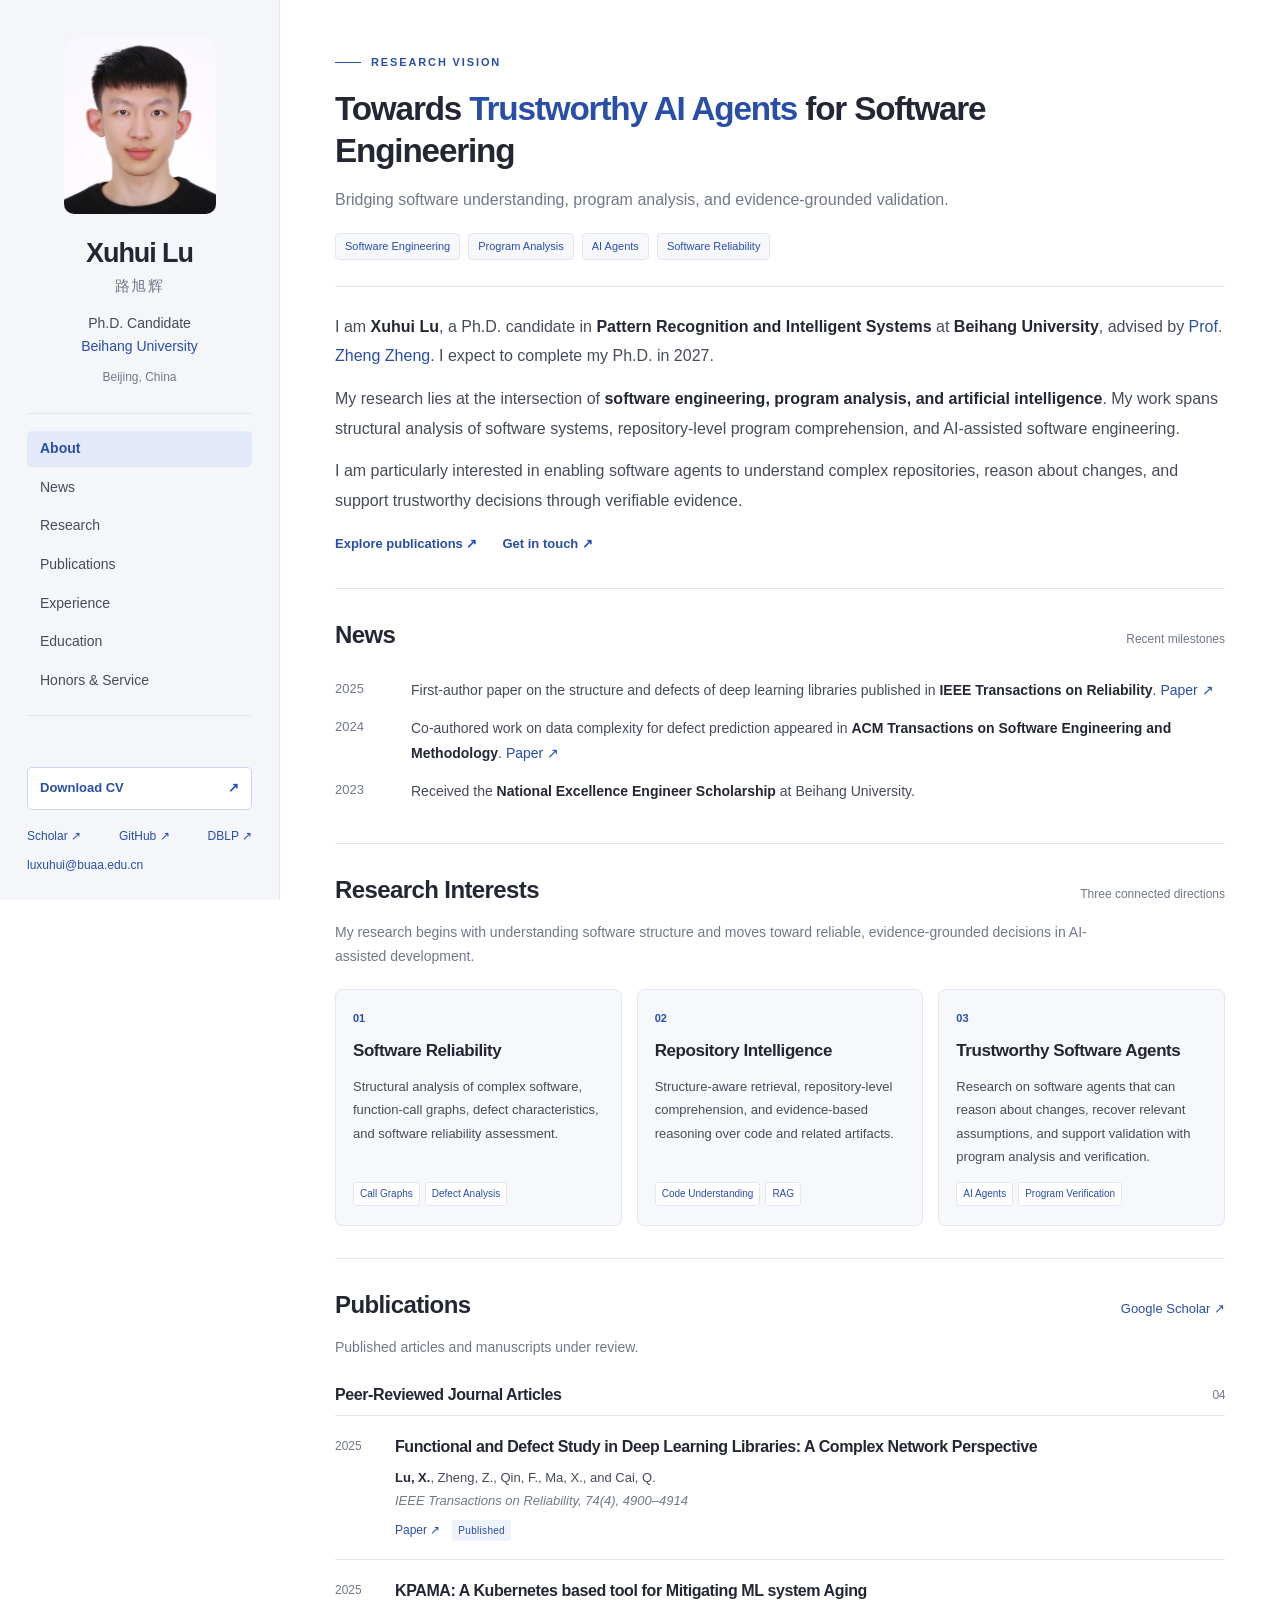
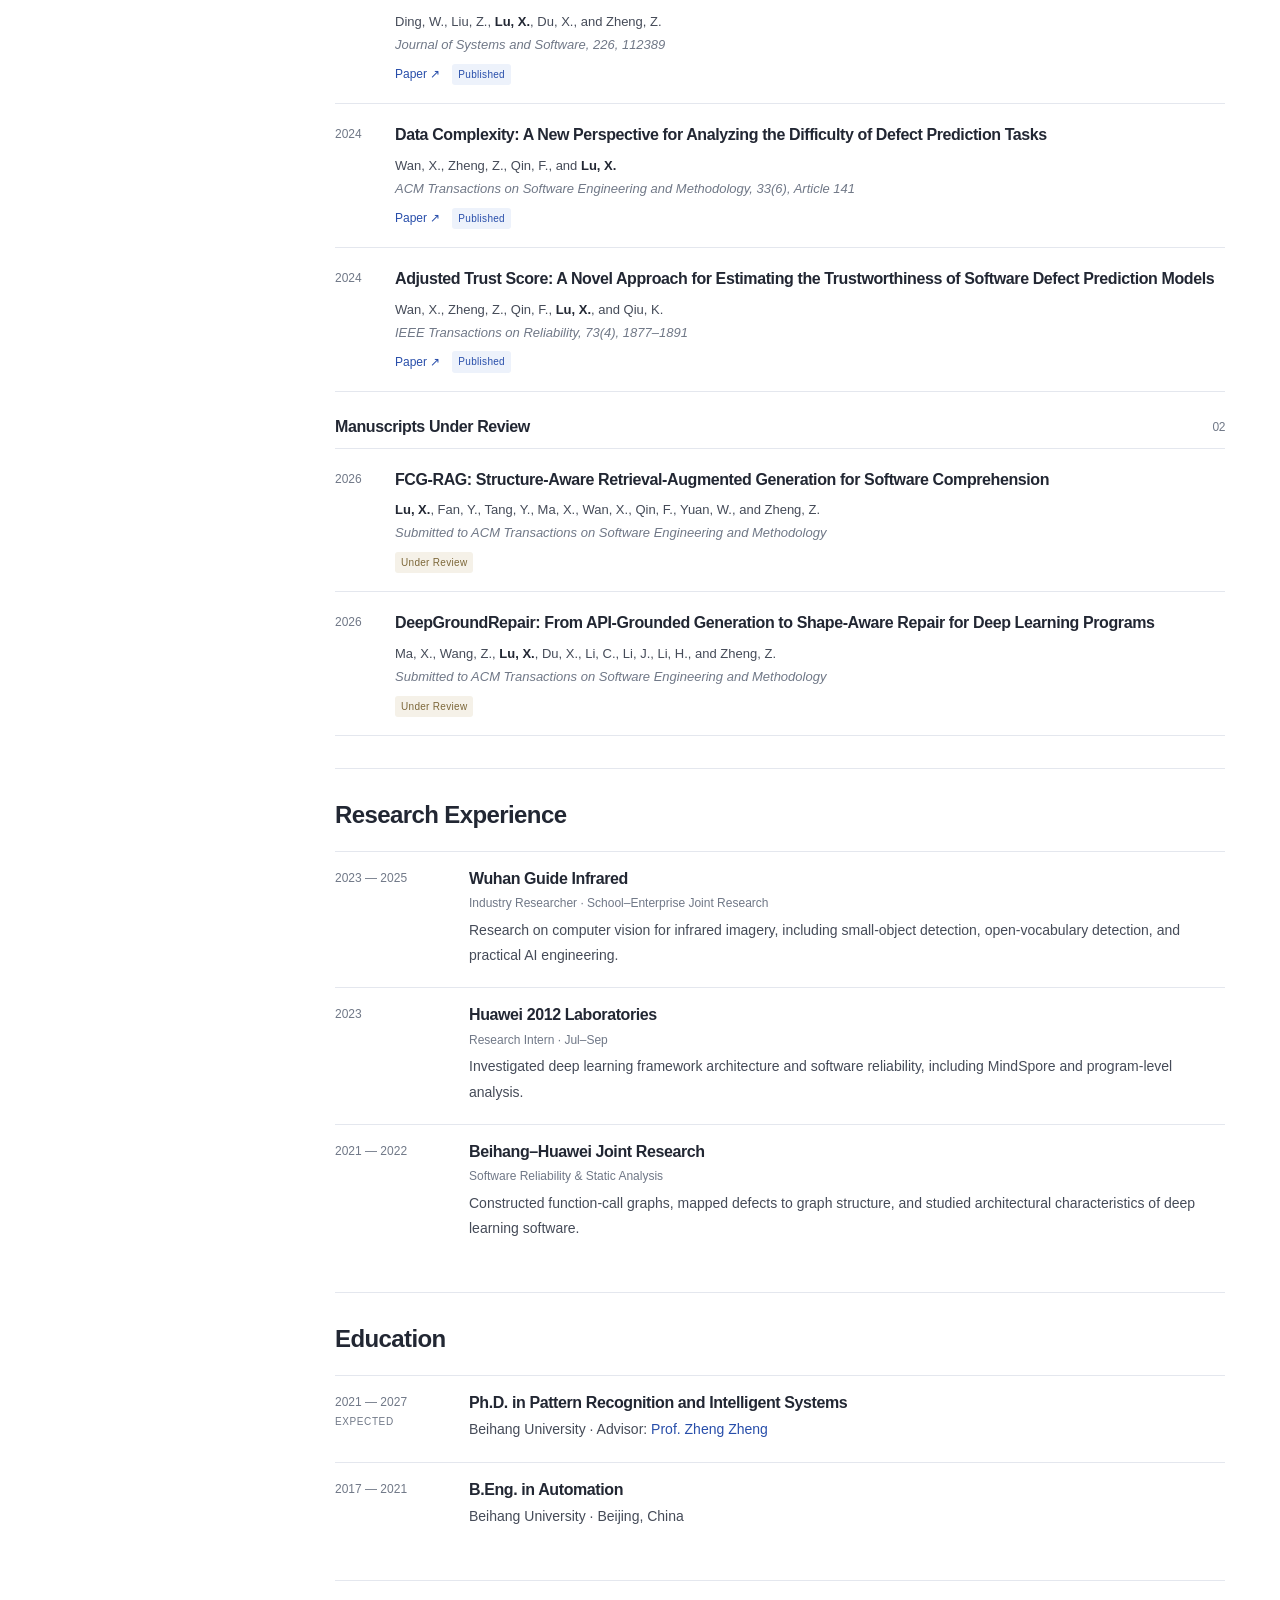
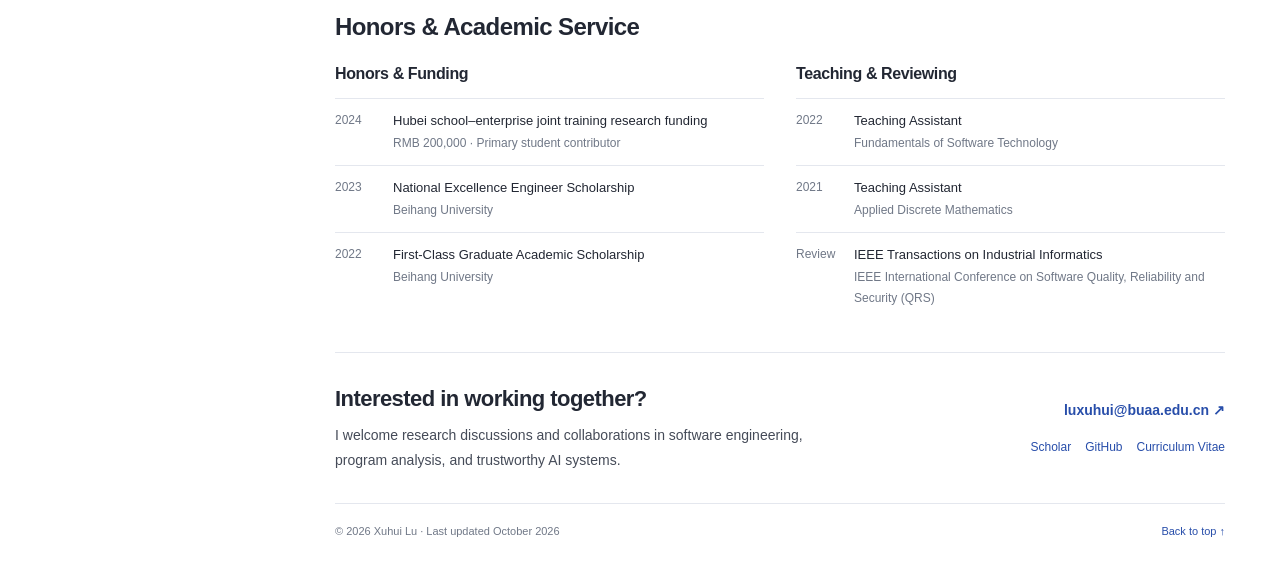
==== commit afb32028: "Refine academic homepage typography, profile layout and reliable previews" ====
--- a/index.html
+++ b/index.html
@@ -3,173 +3,162 @@
 <head>
   <meta charset="utf-8">
   <meta name="viewport" content="width=device-width, initial-scale=1">
-  <title>Xuhui Lu | Reliable Software Intelligence</title>
-  <meta name="description" content="Xuhui Lu is a Ph.D. candidate at Beihang University researching reliable software engineering, repository-level software comprehension, and AI agents for software development.">
-  <meta name="theme-color" content="#153f35">
+  <meta name="theme-color" content="#ffffff">
+  <title>Xuhui Lu | Academic Homepage</title>
+  <meta name="description" content="Xuhui Lu is a Ph.D. candidate at Beihang University working on software reliability, repository-level comprehension, and trustworthy AI agents for software engineering.">
   <link rel="canonical" href="https://xuhuilu.github.io/">
+  <meta property="og:type" content="profile">
+  <meta property="og:title" content="Xuhui Lu | Academic Homepage">
+  <meta property="og:description" content="Software engineering, program analysis, and trustworthy AI agents.">
   <meta property="og:url" content="https://xuhuilu.github.io/">
-  <meta property="og:title" content="Xuhui Lu | Reliable Software Intelligence">
-  <meta property="og:description" content="Research in reliable software engineering and AI agents for software development.">
-  <meta property="og:type" content="website">
-  <link rel="icon" type="image/svg+xml" href="data:image/svg+xml,%3Csvg xmlns='http://www.w3.org/2000/svg' viewBox='0 0 64 64'%3E%3Crect width='64' height='64' fill='%23153f35'/%3E%3Ctext x='32' y='42' text-anchor='middle' font-family='Georgia,serif' font-size='32' fill='%23f3f1e8'%3EXL%3C/text%3E%3C/svg%3E">
-  <link rel="stylesheet" href="assets/style.css">
-  <script src="assets/main.js" defer></script>
-  <script src="assets/config.js"></script>
-  <script src="assets/visitors.js" defer></script>
+  <meta property="og:image" content="https://xuhuilu.github.io/profile.jpg">
+  <link rel="icon" type="image/svg+xml" href="data:image/svg+xml,%3Csvg xmlns='http://www.w3.org/2000/svg' viewBox='0 0 64 64'%3E%3Crect width='64' height='64' rx='13' fill='%231d6455'/%3E%3Ctext x='32' y='42' text-anchor='middle' font-family='Arial,sans-serif' font-size='29' font-weight='bold' fill='white'%3EXL%3C/text%3E%3C/svg%3E">
+  <link rel="stylesheet" href="assets/style.css?v=20261024-refined">
+  <script src="assets/config.js" defer></script>
+  <script src="assets/main.js?v=20261024-refined" defer></script>
+  <script src="assets/visitors.js?v=20261024-refined" defer></script>
 </head>
-<body id="top">
-  <a class="skip" href="#main">Skip to content</a>
-  <header class="site-header">
-    <div class="shell header-inner">
-      <a class="wordmark" href="#top" aria-label="Xuhui Lu, back to top">XUHUI LU<span>ACADEMIC HOMEPAGE</span></a>
-      <button class="menu-toggle" type="button" aria-expanded="false" aria-controls="site-nav">Menu <span aria-hidden="true">+</span></button>
-      <nav class="nav" id="site-nav" aria-label="Main navigation">
-        <a href="#research">Research</a>
-        <a href="#publications">Publications</a>
-        <a href="#experience">Experience</a>
-        <a href="#education">Education</a>
-        <a href="#visitors">Visitors</a>
+<body>
+<a class="skip-link" href="#main">Skip to content</a>
+<div class="mobile-bar">
+  <a class="mobile-brand" href="#about" aria-label="Xuhui Lu, home">XL <span>· Academic Homepage</span></a>
+  <button id="menu-toggle" class="menu-toggle" type="button" aria-label="Open navigation" aria-expanded="false" aria-controls="sidebar">Menu <span aria-hidden="true">☰</span></button>
+</div>
+<div class="page">
+  <aside class="sidebar" id="sidebar" aria-label="Profile and navigation">
+    <div class="sidebar-inner">
+      <div class="identity">
+        <a class="portrait" href="#about" aria-label="About Xuhui Lu">
+          <img src="profile.jpg" alt="Portrait of Xuhui Lu" width="810" height="1080" decoding="async" fetchpriority="high">
+          <span class="portrait-fallback" aria-hidden="true">XL</span>
+        </a>
+        <h1 class="profile-name">Xuhui Lu <span lang="zh-CN">路旭辉</span></h1>
+        <p class="profile-role">Ph.D. Candidate<br><a href="https://www.buaa.edu.cn/" target="_blank" rel="noopener noreferrer">Beihang University</a></p>
+        <p class="profile-location"><span class="location-dot" aria-hidden="true"></span>Beijing, China</p>
+      </div>
+      <nav class="side-nav" aria-label="Main navigation">
+        <a href="#about" class="active">About <span>01</span></a>
+        <a href="#news">News <span>02</span></a>
+        <a href="#research">Research <span>03</span></a>
+        <a href="#publications">Publications <span>04</span></a>
+        <a href="#experience">Experience <span>05</span></a>
+        <a href="#education">Education <span>06</span></a>
+        <a href="#service">Honors &amp; Service <span>07</span></a>
       </nav>
+      <div class="sidebar-bottom">
+        <a class="cv-download" href="cv.pdf" target="_blank" rel="noopener noreferrer">Download CV <span aria-hidden="true">↗</span></a>
+        <div class="academic-links" aria-label="Academic profiles">
+          <a href="https://scholar.google.com/citations?user=Rg4Tr7MAAAAJ" target="_blank" rel="noopener noreferrer">Scholar ↗</a>
+          <a href="https://github.com/xuhuilu" target="_blank" rel="noopener noreferrer">GitHub ↗</a>
+          <a href="https://dblp.org/pid/202/3971.html" target="_blank" rel="noopener noreferrer">DBLP ↗</a>
+        </div>
+        <a class="email-link" href="mailto:luxuhui@buaa.edu.cn">luxuhui@buaa.edu.cn</a>
+      </div>
     </div>
-  </header>
+  </aside>
 
-  <main id="main">
-    <section class="hero shell" id="about" aria-labelledby="hero-title">
-      <div class="hero-copy">
-        <p class="eyebrow">PH.D. CANDIDATE <span>/</span> BEIHANG UNIVERSITY</p>
-        <h1 id="hero-title">Software intelligence,<br>made reliable.</h1>
-        <p class="hero-intro">I am <strong>Xuhui Lu</strong>, a Ph.D. candidate at Beihang University, advised by <a href="https://teacher.buaa.edu.cn/zhengzheng/zh_CN/index.htm" target="_blank" rel="noopener noreferrer">Prof. Zheng Zheng</a>. I study reliable software engineering and AI agents for software development, turning program structure and repository evidence into comprehension, repair, and validation.</p>
-        <div class="hero-actions">
-          <a class="button button-primary" href="#publications">View publications <span aria-hidden="true">↗</span></a>
-          <a class="button button-quiet" href="mailto:luxuhui@buaa.edu.cn">Contact me</a>
+  <main class="main-content" id="main">
+    <div class="content-inner">
+      <div class="mobile-profile" aria-label="Researcher profile">
+        <img src="profile.jpg" alt="Portrait of Xuhui Lu" width="810" height="1080" decoding="async">
+        <div><strong>Xuhui Lu <span lang="zh-CN">路旭辉</span></strong><p>Ph.D. Candidate · Beihang University</p><div><a href="cv.pdf" target="_blank" rel="noopener noreferrer">CV ↗</a><a href="https://scholar.google.com/citations?user=Rg4Tr7MAAAAJ" target="_blank" rel="noopener noreferrer">Scholar ↗</a><a href="mailto:luxuhui@buaa.edu.cn">Email ↗</a></div></div>
+      </div>
+      <section class="hero section-anchor" id="about" aria-labelledby="vision-title">
+        <div class="hero-eyebrow"><span class="eyebrow-line"></span> RESEARCH VISION</div>
+        <h2 id="vision-title">Towards <em>Trustworthy AI Agents</em> for Software Engineering</h2>
+        <p class="vision-summary">Bridging software understanding, program analysis, and evidence-grounded validation.</p>
+        <div class="topic-pills" aria-label="Research keywords">
+          <span>Software Engineering</span><span>Program Analysis</span><span>AI Agents</span><span>Software Reliability</span>
         </div>
-        <div class="availability"><span class="status-dot" aria-hidden="true"></span><span>OPEN TO RESEARCH COLLABORATION</span><span class="availability-divider">/</span><span>BEIJING, CHINA</span></div>
-      </div>
-      <div class="research-map" aria-label="Conceptual diagram: from code structure to reliable evidence">
-        <div class="map-caption"><span>RESEARCH MAP</span><span>01 / 03</span></div>
-        <svg class="network" viewBox="0 0 520 410" role="img" aria-label="Connected nodes representing software structure and evidence">
-          <g class="network-lines">
-            <path d="M76 182 182 84 330 105 426 183 354 300 190 318 76 182Z"/>
-            <path d="M182 84 190 318M330 105 190 318M76 182 354 300M182 84 426 183M76 182 330 105M330 105 354 300"/>
-          </g>
-          <g class="network-nodes">
-            <circle cx="76" cy="182" r="10"/><circle cx="182" cy="84" r="6"/><circle cx="330" cy="105" r="6"/>
-            <circle cx="426" cy="183" r="10"/><circle cx="354" cy="300" r="10"/><circle cx="190" cy="318" r="6"/>
-          </g>
-          <g class="code-node"><circle cx="257" cy="196" r="46"/><text x="257" y="207" text-anchor="middle">&lt;/&gt;</text></g>
-        </svg>
-        <div class="map-footer"><span>From code structure to reliable evidence.</span><small>COMPREHENSION · REPAIR · VALIDATION</small></div>
-      </div>
-      <dl class="hero-stats">
-        <div><dt>06</dt><dd>Publications &amp; manuscripts</dd></div>
-        <div><dt>03</dt><dd>Connected research directions</dd></div>
-        <div><dt>2027</dt><dd>Expected Ph.D. graduation</dd></div>
-      </dl>
-    </section>
+        <div class="about-panel">
+          <div class="section-kicker">ABOUT ME</div>
+          <p>I am <strong>Xuhui Lu</strong>, a Ph.D. candidate in <strong>Pattern Recognition and Intelligent Systems</strong> at <strong>Beihang University</strong>, advised by <a href="https://teacher.buaa.edu.cn/zhengzheng/zh_CN/index.htm" target="_blank" rel="noopener noreferrer">Prof. Zheng Zheng</a>. I expect to complete my Ph.D. in 2027.</p>
+          <p>My research lies at the intersection of <strong>software engineering, program analysis, and artificial intelligence</strong>. My work spans structural analysis of software systems, repository-level program comprehension, and AI-assisted software engineering.</p>
+          <p>I am particularly interested in enabling software agents to understand complex repositories, reason about changes, and support trustworthy decisions through verifiable evidence.</p>
+          <div class="about-actions"><a href="#publications">Explore publications <span aria-hidden="true">↗</span></a><a href="mailto:luxuhui@buaa.edu.cn">Get in touch <span aria-hidden="true">↗</span></a></div>
+        </div>
+      </section>
 
-    <section class="section research-section" id="research" aria-labelledby="research-title">
-      <div class="shell">
-        <div class="section-heading split-heading">
-          <div><p class="eyebrow">01 / RESEARCH</p><h2 id="research-title">Research grounded in<br>structural evidence</h2></div>
-          <p>My research connects software understanding with the evidence needed to assess reliability. Structure is not just a representation—it is a way to reason about software, its changes, and the properties those changes should preserve.</p>
+      <section class="content-section section-anchor" id="news" aria-labelledby="news-heading">
+        <div class="section-heading"><div><span class="section-index">01 / UPDATES</span><h2 id="news-heading">News</h2></div><p class="section-aside">Recent milestones</p></div>
+        <div class="news-list">
+          <article class="news-item"><time datetime="2025">2025</time><p>First-author paper on the structure and defects of deep learning libraries published in <strong>IEEE Transactions on Reliability</strong>. <a href="https://ieeexplore.ieee.org/document/11016929/" target="_blank" rel="noopener noreferrer">Paper ↗</a></p></article>
+          <article class="news-item"><time datetime="2024">2024</time><p>Co-authored work on data complexity for defect prediction appeared in <strong>ACM Transactions on Software Engineering and Methodology</strong>. <a href="https://dl.acm.org/doi/10.1145/3649596" target="_blank" rel="noopener noreferrer">Paper ↗</a></p></article>
+          <article class="news-item"><time datetime="2023">2023</time><p>Received the <strong>National Excellence Engineer Scholarship</strong> at Beihang University.</p></article>
         </div>
+      </section>
+
+      <section class="content-section section-anchor" id="research" aria-labelledby="research-heading">
+        <div class="section-heading"><div><span class="section-index">02 / RESEARCH</span><h2 id="research-heading">Research Interests</h2></div><p class="section-aside">Three connected directions</p></div>
+        <p class="section-lede">My research begins with understanding software structure and moves toward reliable, evidence-grounded decisions in AI-assisted development.</p>
         <div class="research-grid">
-          <article class="research-card">
-            <div class="card-top"><span>01</span><span>AI × SOFTWARE ENGINEERING</span></div>
-            <h3>Reliable software engineering &amp; AI agents</h3>
-            <p>AI agents for software development, automated program repair, and software testing. I study how agents can use structural and repository evidence to make changes that are not only plausible, but verifiable.</p>
-            <ul class="tags" aria-label="Topics"><li>AI AGENTS</li><li>PROGRAM REPAIR</li><li>SOFTWARE TESTING</li></ul>
-          </article>
-          <article class="research-card">
-            <div class="card-top"><span>02</span><span>STRUCTURE × COMPREHENSION</span></div>
-            <h3>Repository-level software comprehension</h3>
-            <p>Function-call graphs, structural representations, and retrieval-augmented generation for understanding software. My goal is to connect the right code context with the questions developers and agents need to answer.</p>
-            <ul class="tags" aria-label="Topics"><li>CALL GRAPHS</li><li>RAG</li><li>CODE COMPREHENSION</li></ul>
-          </article>
-          <article class="research-card research-card-wide">
-            <div><div class="card-top"><span>03</span><span>ANALYSIS × ASSURANCE</span></div><h3>Program analysis &amp; change validation</h3></div>
-            <p>Specification discovery and analysis of the properties that software changes should preserve. I am interested in validation that explains why a change is trustworthy, rather than treating a passing result as the whole answer.</p>
-            <ul class="tags" aria-label="Topics"><li>PROGRAM ANALYSIS</li><li>SPECIFICATIONS</li><li>CHANGE VALIDATION</li></ul>
-          </article>
+          <article class="research-card"><div class="research-number">01 <span aria-hidden="true">↗</span></div><h3>Software Reliability</h3><p>Structural analysis of complex software, function-call graphs, defect characteristics, and software reliability assessment.</p><div class="chip-row"><span>Call Graphs</span><span>Defect Analysis</span></div></article>
+          <article class="research-card"><div class="research-number">02 <span aria-hidden="true">↗</span></div><h3>Repository Intelligence</h3><p>Structure-aware retrieval, repository-level comprehension, and evidence-based reasoning over code and related artifacts.</p><div class="chip-row"><span>Code Understanding</span><span>RAG</span></div></article>
+          <article class="research-card"><div class="research-number">03 <span aria-hidden="true">↗</span></div><h3>Trustworthy Software Agents</h3><p>Research on software agents that can reason about changes, recover relevant assumptions, and support validation with program analysis and verification.</p><div class="chip-row"><span>AI Agents</span><span>Program Verification</span></div></article>
         </div>
-      </div>
-    </section>
+      </section>
 
-    <section class="section publications-section" id="publications" aria-labelledby="publications-title">
-      <div class="shell">
-        <div class="section-heading split-heading inverse">
-          <div><p class="eyebrow">02 / SELECTED WORK</p><h2 id="publications-title">Publications &amp;<br>research evidence</h2></div>
-          <p>From structure-aware software comprehension to empirical studies of defects, trust, and system aging. <a href="https://scholar.google.com/citations?user=Rg4Tr7MAAAAJ" target="_blank" rel="noopener noreferrer">View Google Scholar ↗</a></p>
+      <section class="content-section section-anchor" id="publications" aria-labelledby="pub-heading">
+        <div class="section-heading"><div><span class="section-index">03 / RESEARCH OUTPUT</span><h2 id="pub-heading">Publications</h2></div><a class="section-heading-link" href="https://scholar.google.com/citations?user=Rg4Tr7MAAAAJ" target="_blank" rel="noopener noreferrer">Google Scholar ↗</a></div>
+        <p class="section-lede">Published articles and manuscripts under review.</p>
+        <h3 class="pub-subheading">Peer-Reviewed Journal Articles <span>04</span></h3>
+        <div class="publication-list">
+          <article class="publication"><div class="pub-year">2025</div><div><h4><a href="https://ieeexplore.ieee.org/document/11016929/" target="_blank" rel="noopener noreferrer">Functional and Defect Study in Deep Learning Libraries: A Complex Network Perspective</a></h4><p class="pub-authors"><strong>Lu, X.</strong>, Zheng, Z., Qin, F., Ma, X., and Cai, Q.</p><p class="pub-venue">IEEE Transactions on Reliability, 74(4), 4900–4914</p><div class="pub-links"><a href="https://ieeexplore.ieee.org/document/11016929/" target="_blank" rel="noopener noreferrer">Paper ↗</a><span class="state published">Published</span></div></div></article>
+          <article class="publication"><div class="pub-year">2025</div><div><h4><a href="https://www.sciencedirect.com/science/article/abs/pii/S0164121225000573" target="_blank" rel="noopener noreferrer">KPAMA: A Kubernetes based tool for Mitigating ML system Aging</a></h4><p class="pub-authors">Ding, W., Liu, Z., <strong>Lu, X.</strong>, Du, X., and Zheng, Z.</p><p class="pub-venue">Journal of Systems and Software, 226, 112389</p><div class="pub-links"><a href="https://www.sciencedirect.com/science/article/abs/pii/S0164121225000573" target="_blank" rel="noopener noreferrer">Paper ↗</a><span class="state published">Published</span></div></div></article>
+          <article class="publication"><div class="pub-year">2024</div><div><h4><a href="https://dl.acm.org/doi/10.1145/3649596" target="_blank" rel="noopener noreferrer">Data Complexity: A New Perspective for Analyzing the Difficulty of Defect Prediction Tasks</a></h4><p class="pub-authors">Wan, X., Zheng, Z., Qin, F., and <strong>Lu, X.</strong></p><p class="pub-venue">ACM Transactions on Software Engineering and Methodology, 33(6), Article 141</p><div class="pub-links"><a href="https://dl.acm.org/doi/10.1145/3649596" target="_blank" rel="noopener noreferrer">Paper ↗</a><span class="state published">Published</span></div></div></article>
+          <article class="publication"><div class="pub-year">2024</div><div><h4><a href="https://ieeexplore.ieee.org/document/10527380/" target="_blank" rel="noopener noreferrer">Adjusted Trust Score: A Novel Approach for Estimating the Trustworthiness of Software Defect Prediction Models</a></h4><p class="pub-authors">Wan, X., Zheng, Z., Qin, F., <strong>Lu, X.</strong>, and Qiu, K.</p><p class="pub-venue">IEEE Transactions on Reliability, 73(4), 1877–1891</p><div class="pub-links"><a href="https://ieeexplore.ieee.org/document/10527380/" target="_blank" rel="noopener noreferrer">Paper ↗</a><span class="state published">Published</span></div></div></article>
         </div>
-        <p class="pub-group-label">MANUSCRIPTS UNDER REVIEW</p>
+        <h3 class="pub-subheading">Manuscripts Under Review <span>02</span></h3>
         <div class="publication-list">
-          <article class="publication"><span class="pub-index">01</span><div class="pub-meta"><span>TOSEM · 2026</span><span>UNDER REVIEW</span></div><div class="pub-body"><h3>FCG-RAG: Structure-Aware Retrieval-Augmented Generation for Software Comprehension</h3><p><strong>Lu, X.</strong>, Fan, Y., Tang, Y., Ma, X., Wan, X., Qin, F., Yuan, W., and Zheng, Z.</p><p class="venue">ACM Transactions on Software Engineering and Methodology</p></div><span class="pub-arrow" aria-hidden="true">—</span></article>
-          <article class="publication"><span class="pub-index">02</span><div class="pub-meta"><span>TOSEM · 2026</span><span>UNDER REVIEW</span></div><div class="pub-body"><h3>DeepGroundRepair: From API-Grounded Generation to Shape-Aware Repair for Deep Learning Programs</h3><p>Ma, X., Wang, Z., <strong>Lu, X.</strong>, Du, X., Li, C., Li, J., Li, H., and Zheng, Z.</p><p class="venue">ACM Transactions on Software Engineering and Methodology</p></div><span class="pub-arrow" aria-hidden="true">—</span></article>
+          <article class="publication"><div class="pub-year">2026</div><div><h4>FCG-RAG: Structure-Aware Retrieval-Augmented Generation for Software Comprehension</h4><p class="pub-authors"><strong>Lu, X.</strong>, Fan, Y., Tang, Y., Ma, X., Wan, X., Qin, F., Yuan, W., and Zheng, Z.</p><p class="pub-venue">Submitted to ACM Transactions on Software Engineering and Methodology</p><div class="pub-links"><span class="state review">Under Review</span></div></div></article>
+          <article class="publication"><div class="pub-year">2026</div><div><h4>DeepGroundRepair: From API-Grounded Generation to Shape-Aware Repair for Deep Learning Programs</h4><p class="pub-authors">Ma, X., Wang, Z., <strong>Lu, X.</strong>, Du, X., Li, C., Li, J., Li, H., and Zheng, Z.</p><p class="pub-venue">Submitted to ACM Transactions on Software Engineering and Methodology</p><div class="pub-links"><span class="state review">Under Review</span></div></div></article>
         </div>
-        <p class="pub-group-label journal-label">PEER-REVIEWED JOURNAL ARTICLES</p>
-        <div class="publication-list">
-          <article class="publication"><span class="pub-index">03</span><div class="pub-meta"><span>TR · 2025</span><span>JOURNAL ARTICLE</span></div><div class="pub-body"><h3><a href="https://ieeexplore.ieee.org/document/11016929/" target="_blank" rel="noopener noreferrer">Functional and Defect Study in Deep Learning Libraries: A Complex Network Perspective</a></h3><p><strong>Lu, X.</strong>, Zheng, Z., Qin, F., Ma, X., and Cai, Q.</p><p class="venue">IEEE Transactions on Reliability, 74(4), 4900–4914</p></div><a class="pub-arrow" href="https://ieeexplore.ieee.org/document/11016929/" target="_blank" rel="noopener noreferrer" aria-label="Read Functional and Defect Study paper">↗</a></article>
-          <article class="publication"><span class="pub-index">04</span><div class="pub-meta"><span>JSS · 2025</span><span>JOURNAL ARTICLE</span></div><div class="pub-body"><h3><a href="https://www.sciencedirect.com/science/article/abs/pii/S0164121225000573" target="_blank" rel="noopener noreferrer">KPAMA: A Kubernetes based tool for Mitigating ML system Aging</a></h3><p>Ding, W., Liu, Z., <strong>Lu, X.</strong>, Du, X., and Zheng, Z.</p><p class="venue">Journal of Systems and Software, 226, 112389</p></div><a class="pub-arrow" href="https://www.sciencedirect.com/science/article/abs/pii/S0164121225000573" target="_blank" rel="noopener noreferrer" aria-label="Read KPAMA paper">↗</a></article>
-          <article class="publication"><span class="pub-index">05</span><div class="pub-meta"><span>TOSEM · 2024</span><span>JOURNAL ARTICLE</span></div><div class="pub-body"><h3><a href="https://dl.acm.org/doi/10.1145/3649596" target="_blank" rel="noopener noreferrer">Data Complexity: A New Perspective for Analyzing the Difficulty of Defect Prediction Tasks</a></h3><p>Wan, X., Zheng, Z., Qin, F., and <strong>Lu, X.</strong></p><p class="venue">ACM Transactions on Software Engineering and Methodology, 33(6), Article 141</p></div><a class="pub-arrow" href="https://dl.acm.org/doi/10.1145/3649596" target="_blank" rel="noopener noreferrer" aria-label="Read Data Complexity paper">↗</a></article>
-          <article class="publication"><span class="pub-index">06</span><div class="pub-meta"><span>TR · 2024</span><span>JOURNAL ARTICLE</span></div><div class="pub-body"><h3><a href="https://ieeexplore.ieee.org/document/10527380/" target="_blank" rel="noopener noreferrer">Adjusted Trust Score: A Novel Approach for Estimating the Trustworthiness of Software Defect Prediction Models</a></h3><p>Wan, X., Zheng, Z., Qin, F., <strong>Lu, X.</strong>, and Qiu, K.</p><p class="venue">IEEE Transactions on Reliability, 73(4), 1877–1891</p></div><a class="pub-arrow" href="https://ieeexplore.ieee.org/document/10527380/" target="_blank" rel="noopener noreferrer" aria-label="Read Adjusted Trust Score paper">↗</a></article>
+      </section>
+
+      <section class="content-section section-anchor" id="experience" aria-labelledby="experience-heading">
+        <div class="section-heading"><div><span class="section-index">04 / BACKGROUND</span><h2 id="experience-heading">Research Experience</h2></div></div>
+        <div class="timeline">
+          <article><div class="timeline-date">2023 — 2025</div><div><h3>Wuhan Guide Infrared</h3><p class="timeline-role">Industry Researcher · School–Enterprise Joint Research</p><p>Research on computer vision for infrared imagery, including small-object detection, open-vocabulary detection, and practical AI engineering.</p></div></article>
+          <article><div class="timeline-date">2023</div><div><h3>Huawei 2012 Laboratories</h3><p class="timeline-role">Research Intern · Jul–Sep</p><p>Investigated deep learning framework architecture and software reliability, including MindSpore and program-level analysis.</p></div></article>
+          <article><div class="timeline-date">2021 — 2022</div><div><h3>Beihang–Huawei Joint Research</h3><p class="timeline-role">Software Reliability &amp; Static Analysis</p><p>Constructed function-call graphs, mapped defects to graph structure, and studied architectural characteristics of deep learning software.</p></div></article>
         </div>
-        <a class="text-link scholar-link" href="https://scholar.google.com/citations?user=Rg4Tr7MAAAAJ" target="_blank" rel="noopener noreferrer">View full list on Google Scholar <span>↗</span></a>
-      </div>
-    </section>
+      </section>
 
-    <section class="section experience-section" id="experience" aria-labelledby="experience-title">
-      <div class="shell">
-        <div class="section-heading"><p class="eyebrow">03 / EXPERIENCE &amp; EDUCATION</p><h2 id="experience-title">Research in real-world systems</h2></div>
-        <div class="experience-layout">
-          <div class="timeline">
-            <article class="timeline-item"><time datetime="2023-09">2023 — 2025</time><div><p class="item-kicker">SCHOOL–ENTERPRISE JOINT RESEARCH</p><h3>Wuhan Guide Infrared</h3><p>Researched object detection and open-vocabulary object detection for infrared imagery, emphasizing generalization to unseen categories and practical deployment.</p><span class="item-location">WUHAN, CHINA</span></div></article>
-            <article class="timeline-item"><time datetime="2023-07">2023</time><div><p class="item-kicker">RESEARCH INTERN</p><h3>Huawei 2012 Laboratories</h3><p>Participated in trustworthy software research and engineering at the Trusted Theory, Technology and Engineering Lab.</p><span class="item-location">JUL — SEP · CHINA</span></div></article>
-            <article class="timeline-item"><time datetime="2021-05">2021 — 2022</time><div><p class="item-kicker">RELIABILITY TESTING FOR AI SYSTEMS</p><h3>Beihang–Huawei Joint Project</h3><p>Performed static analysis of MindSpore, constructed function-call graphs, mapped defects to graph elements, and analyzed network topology for software reliability studies.</p><span class="item-location">MAY 2021 — AUG 2022 · BEIJING</span></div></article>
+      <section class="content-section section-anchor" id="education" aria-labelledby="education-heading">
+        <div class="section-heading"><div><span class="section-index">05 / ACADEMIC TRAINING</span><h2 id="education-heading">Education</h2></div></div>
+        <div class="education-list">
+          <article><div class="education-time">2021 — 2027 <span>EXPECTED</span></div><div><h3>Ph.D. in Pattern Recognition and Intelligent Systems</h3><p>Beihang University · Advisor: <a href="https://teacher.buaa.edu.cn/zhengzheng/zh_CN/index.htm" target="_blank" rel="noopener noreferrer">Prof. Zheng Zheng</a></p></div></article>
+          <article><div class="education-time">2017 — 2021</div><div><h3>B.Eng. in Automation</h3><p>Beihang University · Beijing, China</p></div></article>
+        </div>
+      </section>
+
+      <section class="content-section section-anchor" id="service" aria-labelledby="service-heading">
+        <div class="section-heading"><div><span class="section-index">06 / RECOGNITION</span><h2 id="service-heading">Honors &amp; Academic Service</h2></div></div>
+        <div class="service-grid">
+          <div><h3>Honors &amp; Funding</h3><div class="service-item"><time>2024</time><p>Hubei school–enterprise joint training research funding <small>RMB 200,000 · Primary student contributor</small></p></div><div class="service-item"><time>2023</time><p>National Excellence Engineer Scholarship <small>Beihang University</small></p></div><div class="service-item"><time>2022</time><p>First-Class Graduate Academic Scholarship <small>Beihang University</small></p></div></div>
+          <div><h3>Teaching &amp; Reviewing</h3><div class="service-item"><time>2022</time><p>Teaching Assistant <small>Fundamentals of Software Technology</small></p></div><div class="service-item"><time>2021</time><p>Teaching Assistant <small>Applied Discrete Mathematics</small></p></div><div class="service-item"><time>Review</time><p>IEEE Transactions on Industrial Informatics <small>IEEE International Conference on Software Quality, Reliability and Security (QRS)</small></p></div></div>
+        </div>
+      </section>
+
+      <section class="content-section visitors-section" id="visitors" aria-labelledby="visitors-heading" hidden>
+        <div class="section-heading"><div><span class="section-index">07 / GLOBAL READERSHIP</span><h2 id="visitors-heading">Visitor Statistics</h2></div></div>
+        <p class="section-lede">Country-level readership statistics.</p>
+        <details class="visitor-details">
+          <summary>Show / hide visitor distribution <span aria-hidden="true">⌄</span></summary>
+          <div class="visitor-dashboard" id="visitor-dashboard">
+            <div class="visitor-map-wrap"><div class="visitor-toolbar"><span>VISITOR DISTRIBUTION</span><span id="visitor-period">COUNTRY-LEVEL AGGREGATES</span></div><div id="visitor-map" class="visitor-map" role="img" aria-label="World map of aggregate visitor counts by country"><div class="map-placeholder"><span class="placeholder-icon" aria-hidden="true">◎</span><strong>Visitor map ready to connect</strong><p>Aggregate statistics appear when configured.</p></div></div><p class="map-attribution">Map: Tencent Maps · Statistics: GoatCounter · Approximate country anchors only</p></div>
+            <aside class="visitor-summary" aria-label="Visitor statistics summary"><div class="visitor-total"><span>UNIQUE VISITORS</span><strong id="visitor-total">—</strong><small id="visitor-updated">Analytics not connected</small></div><div class="visitor-countries"><div class="country-heading"><span>TOP COUNTRIES / REGIONS</span><span>VISITS</span></div><ol id="country-list"><li class="country-empty">No visitor data yet.</li></ol></div><p class="privacy-note"><span aria-hidden="true">◇</span> Privacy-conscious, cookie-free analytics. Aggregate counts only.</p></aside>
           </div>
-          <aside class="education-panel" id="education" aria-labelledby="education-title"><p class="eyebrow">EDUCATION</p><h3 id="education-title">Education</h3>
-            <article class="education-card"><span>2021 — 2027 (EXPECTED)</span><h4>Ph.D. Candidate</h4><p>Beihang University</p><small>Advisor: Prof. Zheng Zheng</small></article>
-            <article class="education-card"><span>2017 — 2021</span><h4>B.Eng. in Automation</h4><p>Beihang University</p><small>Beijing, China</small></article>
-            <div class="profile-note"><img src="profile.jpg" alt="Portrait of Xuhui Lu" width="810" height="1080" loading="lazy"><div><strong>Xuhui Lu <span lang="zh-CN">路旭辉</span></strong><p>Reliable software systems.<br>Useful research. Real-world impact.</p><a href="cv.pdf" target="_blank" rel="noopener noreferrer">Download CV ↗</a></div></div>
-          </aside>
-        </div>
-      </div>
-    </section>
+        </details>
+      </section>
 
-    <section class="section visitors-section" id="visitors" aria-labelledby="visitors-title">
-      <div class="shell">
-        <div class="section-heading split-heading">
-          <div><p class="eyebrow">04 / AROUND THE WORLD</p><h2 id="visitors-title">A global research<br>conversation</h2></div>
-          <p>Country-level visitor aggregates offer a lightweight view of where this work is being read. No individual markers, street-level locations, or precise visitor coordinates are collected or displayed.</p>
-        </div>
-        <div class="visitor-dashboard" id="visitor-dashboard">
-          <div class="visitor-map-wrap">
-            <div class="visitor-toolbar"><span>VISITOR DISTRIBUTION</span><span id="visitor-period">COUNTRY-LEVEL AGGREGATES</span></div>
-            <div id="visitor-map" class="visitor-map" role="img" aria-label="World map of aggregate visitor counts by country"><div class="map-placeholder"><span class="placeholder-icon" aria-hidden="true">◎</span><strong>Visitor map ready to connect</strong><p>Real statistics will appear after analytics and map access are configured.</p></div></div>
-            <p class="map-attribution">Map: Tencent Maps · Statistics: GoatCounter · Approximate country anchors only</p>
-          </div>
-          <aside class="visitor-summary" aria-label="Visitor statistics summary">
-            <div class="visitor-total"><span>UNIQUE VISITORS</span><strong id="visitor-total">—</strong><small id="visitor-updated">Analytics not connected</small></div>
-            <div class="visitor-countries"><div class="country-heading"><span>TOP COUNTRIES / REGIONS</span><span>VISITS</span></div><ol id="country-list"><li class="country-empty">No visitor data yet.</li></ol></div>
-            <p class="privacy-note"><span aria-hidden="true">◇</span> Privacy-conscious, cookie-free analytics. Aggregate counts only.</p>
-          </aside>
-        </div>
-      </div>
-    </section>
-
-    <section class="section service-section" id="service" aria-labelledby="service-title">
-      <div class="shell">
-        <div class="section-heading"><p class="eyebrow">05 / BEYOND RESEARCH</p><h2 id="service-title">Recognition, teaching &amp; service</h2></div>
-        <div class="service-grid">
-          <div><h3 class="service-heading">Honors &amp; research funding</h3><ul class="honor-list"><li><time>2024</time><div><strong>Provincial Research Funding</strong><p>Hubei school–enterprise joint training practice project · RMB 200,000 · Primary student contributor.</p></div></li><li><time>2023</time><div><strong>National Excellence Engineer Scholarship</strong><p>Beihang University</p></div></li><li><time>2022</time><div><strong>First-Class Graduate Academic Scholarship</strong><p>Beihang University</p></div></li></ul></div>
-          <div><h3 class="service-heading">Teaching &amp; academic service</h3><div class="service-card"><span>TEACHING ASSISTANT · BEIHANG UNIVERSITY</span><p>Fundamentals of Software Technology <time>2022</time></p><p>Applied Discrete Mathematics <time>2021</time></p></div><div class="service-card"><span>REVIEWER</span><p>IEEE Transactions on Industrial Informatics</p><p>IEEE International Conference on Software Quality, Reliability and Security (QRS)</p></div></div>
-        </div>
-      </div>
-    </section>
-
-    <section class="contact-section" aria-labelledby="contact-title">
-      <div class="shell contact-inner"><div><p class="eyebrow">LET'S BUILD BETTER SOFTWARE</p><h2 id="contact-title">Let’s build more reliable software<br>intelligence.</h2><p>If you are working on software comprehension, program repair, or AI system reliability, I would be glad to hear from you.</p></div><div class="contact-actions"><a class="button button-light" href="mailto:luxuhui@buaa.edu.cn">luxuhui@buaa.edu.cn <span>↗</span></a><a class="button button-outline" href="cv.pdf" target="_blank" rel="noopener noreferrer">Download Curriculum Vitae</a><div class="social-links"><a href="https://github.com/xuhuilu" target="_blank" rel="noopener noreferrer">GitHub</a><a href="https://scholar.google.com/citations?user=Rg4Tr7MAAAAJ" target="_blank" rel="noopener noreferrer">Scholar</a><a href="https://dblp.org/pid/202/3971.html" target="_blank" rel="noopener noreferrer">DBLP</a></div></div></div>
-    </section>
+      <section class="contact-section" id="contact" aria-labelledby="contact-heading">
+        <div><span class="section-index">LET'S CONNECT</span><h2 id="contact-heading">Interested in working together?</h2><p>I welcome research discussions and collaborations in software engineering, program analysis, and trustworthy AI systems.</p></div>
+        <div class="contact-right"><a class="contact-email" href="mailto:luxuhui@buaa.edu.cn">luxuhui@buaa.edu.cn <span aria-hidden="true">↗</span></a><div class="contact-extra"><a href="https://scholar.google.com/citations?user=Rg4Tr7MAAAAJ" target="_blank" rel="noopener noreferrer">Scholar</a><a href="https://github.com/xuhuilu" target="_blank" rel="noopener noreferrer">GitHub</a><a href="cv.pdf" target="_blank" rel="noopener noreferrer">Curriculum Vitae</a></div></div>
+      </section>
+      <footer class="site-footer"><span>© 2026 Xuhui Lu · Last updated October 2026</span><a href="#about">Back to top ↑</a></footer>
+    </div>
   </main>
-  <footer class="site-footer"><div class="shell"><span>© 2026 Xuhui Lu · Last updated October 2026</span><span>RELIABLE SOFTWARE · STRUCTURAL EVIDENCE · HUMAN INSIGHT</span><a href="#top">Back to top ↑</a></div></footer>
+</div>
 </body>
 </html>
--- a/assets/style.css
+++ b/assets/style.css
@@ -1,7 +1,52 @@
-@charset "UTF-8";
-:root{--paper:#f3f1e8;--paper-deep:#e8e9df;--ink:#152c27;--muted:#68716b;--green:#153f35;--green-deep:#102f29;--teal:#176454;--mint:#a7d9b6;--line:#ced2c6;--dark-line:#36564d;--serif:Georgia,"Times New Roman",serif;--sans:Arial,"Helvetica Neue",sans-serif;--mono:"Courier New",monospace;--shell:1240px}*{box-sizing:border-box}html{scroll-behavior:smooth;scroll-padding-top:84px}body{margin:0;background:var(--paper);color:var(--ink);font:16px/1.75 var(--sans);-webkit-font-smoothing:antialiased}a{color:inherit;text-decoration:none;text-underline-offset:4px}a:hover{text-decoration:underline}a:focus-visible,button:focus-visible{outline:2px solid var(--teal);outline-offset:5px}.skip{position:fixed;top:-100px;left:20px;z-index:100;padding:10px 18px;background:var(--green);color:#fff}.skip:focus{top:12px}.shell{width:min(var(--shell),calc(100% - 80px));margin-inline:auto}.site-header{border-bottom:1px solid var(--line);background:rgba(243,241,232,.95);position:sticky;top:0;z-index:20;backdrop-filter:blur(12px)}.header-inner{height:76px;display:flex;align-items:center;justify-content:space-between;gap:32px}.wordmark{font:700 14px/1.2 var(--mono);letter-spacing:.12em}.wordmark span{display:block;font:9px/1.7 var(--mono);letter-spacing:.18em;color:var(--muted)}.nav{display:flex;align-items:center;gap:32px}.nav a{font:11px/1 var(--mono);letter-spacing:.04em;color:#4f5d56;position:relative}.nav a:after{content:"";position:absolute;left:0;right:100%;bottom:-9px;height:1px;background:var(--green);transition:right .2s}.nav a:hover{text-decoration:none;color:var(--green)}.nav a:hover:after,.nav a.active:after{right:0}.menu-toggle{display:none;background:none;border:0;font:12px var(--mono);color:var(--ink);padding:8px}.hero{display:grid;grid-template-columns:1.45fr 1fr;column-gap:90px;padding-top:72px;padding-bottom:0}.eyebrow{font:10px/1.5 var(--mono);letter-spacing:.13em;color:#53665d;margin:0 0 24px}.eyebrow span{padding:0 12px;color:#8c968f}.hero h1,.section-heading h2,.contact-section h2{font-family:var(--serif);font-weight:400;letter-spacing:-.045em;margin:0}.hero h1{font-size:clamp(52px,5.5vw,80px);line-height:1.04}.hero-intro{max-width:680px;font-size:15px;line-height:1.95;color:#52615a;margin:30px 0 26px}.hero-intro strong{color:var(--ink);font-weight:600}.hero-intro a{border-bottom:1px solid #a2afa7}.hero-actions{display:flex;gap:10px;flex-wrap:wrap}.button{display:inline-flex;justify-content:center;align-items:center;gap:28px;min-height:42px;padding:10px 18px;border:1px solid var(--green);font:11px/1.2 var(--mono);letter-spacing:.02em;transition:background .2s,color .2s,transform .2s}.button:hover{text-decoration:none;transform:translateY(-1px)}.button-primary{background:var(--green);color:#fff}.button-primary:hover{background:#205648}.button-quiet{background:transparent}.button-quiet:hover{background:#e4e6dc}.availability{display:flex;align-items:center;gap:9px;flex-wrap:wrap;margin-top:25px;font:8px/1.5 var(--mono);letter-spacing:.08em;color:#66766d}.status-dot{width:6px;height:6px;border-radius:50%;background:#3d8d68;box-shadow:0 0 0 3px rgba(61,141,104,.1)}.availability-divider{color:#a2aca5;margin:0 3px}.research-map{align-self:start;background:var(--green-deep);color:#c4d4ca;min-height:412px;padding:20px 22px 22px;display:flex;flex-direction:column;box-shadow:12px 12px 0 rgba(21,63,53,.06)}.map-caption,.card-top,.visitor-toolbar{display:flex;justify-content:space-between;gap:16px;font:8px/1.5 var(--mono);letter-spacing:.11em}.map-caption{color:#8ba598}.network{width:100%;flex:1;min-height:260px}.network-lines{fill:none;stroke:#41685b;stroke-width:1.2}.network-nodes{fill:#9ed5ac}.network-nodes circle:nth-child(2n){fill:none;stroke:#6ba68b;stroke-width:1.3}.code-node circle{fill:#173e34;stroke:#67917e;stroke-width:1}.code-node text{fill:#c1dfca;font:22px var(--mono)}.map-footer{border-top:1px solid #38574d;padding-top:15px}.map-footer span{display:block;font:italic 16px var(--serif)}.map-footer small{display:block;font:7px var(--mono);letter-spacing:.13em;color:#779486;margin-top:8px}.hero-stats{grid-column:1/-1;display:grid;grid-template-columns:repeat(3,1fr);margin:58px 0 0;border-top:1px solid var(--line);padding:22px 0 42px}.hero-stats div{display:flex;align-items:center;gap:18px}.hero-stats dt{font:40px/1 var(--serif);letter-spacing:-.04em}.hero-stats dd{margin:0;font:9px/1.6 var(--mono);color:#69766f;max-width:130px}.section{padding:80px 0}.section-heading{margin-bottom:42px}.section-heading h2{font-size:clamp(36px,4vw,52px);line-height:1.14}.split-heading{display:grid;grid-template-columns:1.25fr .8fr;align-items:end;gap:90px}.split-heading>p{font-size:13px;line-height:1.9;color:#66716b;margin:0 0 5px;max-width:400px}.research-section{padding-top:54px}.research-grid{display:grid;grid-template-columns:1fr 1fr;gap:18px}.research-card{background:#e5e8df;border:1px solid #d9ddd3;padding:26px 28px 24px;min-height:260px;display:flex;flex-direction:column}.research-card:nth-child(2){background:#ecece3}.card-top{color:#77847b;margin-bottom:28px}.research-card h3{font:26px/1.25 var(--serif);letter-spacing:-.025em;margin:0 0 16px;max-width:440px}.research-card p{font-size:12px;line-height:1.85;color:#5f6d65;margin:0 0 20px}.tags{display:flex;flex-wrap:wrap;gap:8px;list-style:none;padding:0;margin:auto 0 0}.tags li{font:7px/1 var(--mono);letter-spacing:.08em;border:1px solid #c4ccc1;padding:7px 9px;color:#65736a}.research-card-wide{grid-column:1/-1;min-height:0;display:grid;grid-template-columns:1fr 1fr;gap:50px;background:#e8eae1}.research-card-wide .tags{grid-column:2}.publications-section{background:var(--green-deep);color:#e8eee8}.inverse .eyebrow{color:#8ba99b}.inverse>p{color:#99aea3}.inverse>p a{color:#b9d7c6;border-bottom:1px solid #59756a}.pub-group-label{font:8px var(--mono);letter-spacing:.14em;color:#8aa398;margin:0 0 8px}.journal-label{margin-top:34px}.publication-list{border-top:1px solid var(--dark-line)}.publication{display:grid;grid-template-columns:34px 140px minmax(0,1fr) 30px;gap:18px;padding:25px 0;border-bottom:1px solid var(--dark-line);align-items:start}.pub-index{font:9px var(--mono);color:#658276;padding-top:5px}.pub-meta{font:8px/1.8 var(--mono);letter-spacing:.06em;color:#93aa9e;display:flex;flex-direction:column;gap:5px;padding-top:3px}.pub-meta span:last-child{color:#607e70;font-size:7px}.pub-body h3{font:20px/1.4 var(--serif);font-weight:400;margin:0 0 9px;max-width:790px}.pub-body h3 a:hover{color:#b5dec3}.pub-body p{font-size:10px;line-height:1.7;color:#91a69b;margin:0}.pub-body p strong{color:#c2d5c9}.pub-body .venue{font-style:italic;color:#718e80;margin-top:3px}.pub-arrow{font:18px var(--mono);color:#759786;text-align:right;padding-top:0}.pub-arrow:hover{color:#c4e6cf;text-decoration:none}.text-link{font:10px var(--mono);display:inline-flex;gap:30px;border-bottom:1px solid currentColor;padding-bottom:6px}.scholar-link{margin-top:30px;color:#a7c3b4}.experience-section{padding-bottom:72px}.experience-layout{display:grid;grid-template-columns:1.45fr .85fr;gap:100px}.timeline-item{display:grid;grid-template-columns:108px 1fr;gap:20px;padding:0 0 30px;margin-bottom:30px;border-bottom:1px solid var(--line)}.timeline-item:last-child{margin-bottom:0}.timeline-item>time{font:9px var(--mono);color:#5f7267;padding-top:4px}.item-kicker{font:8px var(--mono)!important;letter-spacing:.09em;color:#7a867e!important;margin:0 0 7px!important}.timeline-item h3{font:23px/1.3 var(--serif);font-weight:400;margin:0 0 12px}.timeline-item p{font-size:12px;color:#647169;line-height:1.85;margin:0 0 12px}.item-location{font:7px var(--mono);letter-spacing:.08em;color:#829087}.education-panel{border-left:1px solid var(--line);padding-left:34px}.education-panel>.eyebrow{margin-bottom:9px}.education-panel>h3{font:29px var(--serif);font-weight:400;margin:0 0 24px}.education-card{background:#e4e8df;padding:21px 23px;margin-bottom:15px}.education-card>span{font:7px var(--mono);letter-spacing:.08em;color:#75847a}.education-card h4{font:21px var(--serif);font-weight:400;margin:8px 0 6px}.education-card p{font-size:11px;margin:0;color:#51665a}.education-card small{font-size:9px;color:#7c8981}.profile-note{display:flex;align-items:center;gap:15px;margin-top:25px}.profile-note img{width:54px;height:66px;object-fit:cover;filter:saturate(.7)}.profile-note strong{font:16px var(--serif)}.profile-note strong span{font:11px var(--sans);color:#75837b;margin-left:5px}.profile-note p{font-size:9px;line-height:1.6;color:#7c8880;margin:4px 0}.profile-note a{font:8px var(--mono);border-bottom:1px solid #8a988f}.visitors-section{background:#e7eae1;border-top:1px solid #d8ddd3;border-bottom:1px solid #d8ddd3}.visitor-dashboard{display:grid;grid-template-columns:minmax(0,1.6fr) minmax(270px,.7fr);background:var(--green-deep);color:#e8eee8;min-height:410px;box-shadow:12px 12px 0 rgba(21,63,53,.06)}.visitor-map-wrap{min-width:0;padding:22px 24px 15px;border-right:1px solid var(--dark-line)}.visitor-toolbar{color:#90a99c;margin-bottom:16px}.visitor-map{height:310px;position:relative;background:#15382f;overflow:hidden}.visitor-map .tmap-logo,.visitor-map .tmap-copyright{opacity:.65}.map-placeholder{position:absolute;inset:0;display:flex;flex-direction:column;justify-content:center;align-items:center;text-align:center;padding:30px;background-image:linear-gradient(rgba(116,154,133,.07) 1px,transparent 1px),linear-gradient(90deg,rgba(116,154,133,.07) 1px,transparent 1px);background-size:32px 32px}.placeholder-icon{font:40px var(--serif);color:#8db49f;margin-bottom:12px}.map-placeholder strong{font:23px var(--serif);font-weight:400}.map-placeholder p{font-size:10px;color:#87a093;max-width:330px}.map-attribution{font:7px/1.5 var(--mono);color:#6e8c7d;margin:12px 0 0}.visitor-summary{display:flex;flex-direction:column;padding:28px}.visitor-total{padding-bottom:22px;border-bottom:1px solid var(--dark-line)}.visitor-total>span,.country-heading{font:8px var(--mono);letter-spacing:.1em;color:#8ba599}.visitor-total strong{display:block;font:52px/1.2 var(--serif);font-weight:400;letter-spacing:-.04em;margin:6px 0}.visitor-total small{font:8px var(--mono);color:#6e8c7d}.visitor-countries{padding-top:20px}.country-heading{display:flex;justify-content:space-between;gap:12px;font-size:7px}.visitor-countries ol{list-style:none;padding:0;margin:12px 0 0;counter-reset:country}.visitor-countries li{display:grid;grid-template-columns:20px 1fr auto;gap:8px;font-size:10px;padding:7px 0;color:#b5c9bd;counter-increment:country}.visitor-countries li:before{content:counter(country,decimal-leading-zero);font:8px var(--mono);color:#5f8171;padding-top:3px}.visitor-countries li strong{font:10px var(--mono);color:#c8ddd0}.visitor-countries .country-empty{display:block;color:#779487;font-size:10px}.visitor-countries .country-empty:before{display:none}.privacy-note{font:8px/1.7 var(--mono);color:#6f8e7e;margin:auto 0 0;padding-top:18px}.privacy-note span{margin-right:5px}.service-grid{display:grid;grid-template-columns:1.1fr 1fr;gap:90px}.service-heading{font:23px var(--serif);font-weight:400;margin:0 0 24px}.honor-list{list-style:none;margin:0;padding:0}.honor-list li{display:grid;grid-template-columns:60px 1fr;gap:18px;border-top:1px solid var(--line);padding:18px 0}.honor-list time{font:10px var(--mono);color:#738078}.honor-list strong{font-size:12px;font-weight:600}.honor-list p{font-size:10px;color:#738078;margin:3px 0 0;line-height:1.7}.service-card{border-top:1px solid var(--line);padding:18px 0}.service-card>span{font:8px var(--mono);letter-spacing:.08em;color:#77847c}.service-card p{display:flex;justify-content:space-between;gap:15px;font-size:11px;margin:12px 0 0;color:#4d6156}.service-card time{font:9px var(--mono);color:#859088}.contact-section{background:#155b4b;color:#eff5ed;padding:66px 0}.contact-inner{display:flex;align-items:center;justify-content:space-between;gap:70px}.contact-section .eyebrow{color:#9fc7b4;margin-bottom:18px}.contact-section h2{font-size:clamp(34px,4vw,49px);line-height:1.15}.contact-section p:not(.eyebrow){font-size:11px;line-height:1.8;color:#b1cfc0;max-width:550px;margin:19px 0 0}.contact-actions{display:flex;flex-direction:column;align-items:stretch;gap:10px;min-width:290px}.button-light{background:#eff2e7;border-color:#eff2e7;color:#19483c;justify-content:space-between}.button-outline{border-color:#7fab99;color:#e1eee5}.button-outline:hover{background:#1d6856}.social-links{display:flex;justify-content:center;gap:28px;margin-top:9px}.social-links a{font:8px var(--mono);color:#b4d0c1}.site-footer{background:#0e352c;color:#8ca89a;padding:22px 0}.site-footer .shell{display:flex;align-items:center;justify-content:space-between;gap:25px;font:7px var(--mono);letter-spacing:.05em}.site-footer a{color:#c0d2c6;font-size:8px}.publication,.research-card,.education-card{transition:border-color .2s}.publication:hover{border-bottom-color:#658b78}.research-card:hover{border-color:#aab9ab}
-@media(max-width:1050px){.shell{width:min(var(--shell),calc(100% - 48px))}.hero{column-gap:45px}.hero h1{font-size:58px}.research-map{min-height:380px}.split-heading{gap:45px}.experience-layout{gap:50px}.publication{grid-template-columns:28px 110px minmax(0,1fr) 24px;gap:12px}.visitor-dashboard{grid-template-columns:1.35fr .8fr}.contact-inner{gap:40px}}
-@media(max-width:800px){.header-inner{height:68px}.menu-toggle{display:block}.nav{display:none;position:absolute;top:68px;left:0;right:0;background:var(--paper);border-bottom:1px solid var(--line);padding:22px 24px;flex-wrap:wrap;gap:24px}.nav.open{display:flex}.hero{grid-template-columns:1fr;padding-top:48px}.hero-copy{max-width:680px}.research-map{margin-top:45px;min-height:390px}.hero-stats{margin-top:45px}.split-heading{grid-template-columns:1fr;gap:24px;align-items:start}.split-heading>p{max-width:650px}.research-grid{grid-template-columns:1fr}.research-card-wide{grid-column:auto;display:flex;gap:0}.research-card-wide .tags{grid-column:auto}.experience-layout{grid-template-columns:1fr}.education-panel{border-left:0;border-top:1px solid var(--line);padding:35px 0 0}.visitor-dashboard{grid-template-columns:1fr}.visitor-map-wrap{border-right:0;border-bottom:1px solid var(--dark-line)}.visitor-summary{display:grid;grid-template-columns:1fr 1.3fr;gap:30px}.privacy-note{grid-column:1/-1}.service-grid{gap:45px}.contact-inner{align-items:flex-start;flex-direction:column}.contact-actions{width:100%;max-width:400px}.site-footer .shell>span:nth-child(2){display:none}}
-@media(max-width:560px){html{scroll-padding-top:76px}.shell{width:calc(100% - 36px)}.wordmark span{display:none}.hero{padding-top:36px}.hero h1{font-size:43px}.hero-intro{font-size:14px;margin-top:24px}.availability{font-size:7px}.research-map{min-height:330px;padding:17px}.network{min-height:210px}.map-footer span{font-size:14px}.hero-stats{grid-template-columns:1fr 1fr;gap:22px;padding-bottom:32px}.hero-stats div:last-child{grid-column:1/-1}.hero-stats dt{font-size:35px}.section{padding:56px 0}.section-heading{margin-bottom:30px}.section-heading h2{font-size:35px}.section-heading .eyebrow{margin-bottom:15px}.research-section{padding-top:40px}.research-card{padding:23px;min-height:0}.research-card h3{font-size:24px}.publication{grid-template-columns:25px minmax(0,1fr) 20px;gap:9px;padding:22px 0}.pub-meta{grid-column:2;grid-row:1;flex-direction:row;gap:12px}.pub-body{grid-column:2;grid-row:2}.pub-arrow{grid-column:3;grid-row:1/3}.pub-index{grid-row:1/3}.pub-body h3{font-size:18px}.pub-body p{font-size:9px}.timeline-item{grid-template-columns:1fr;gap:10px}.timeline-item>time{font-size:8px}.visitor-map-wrap{padding:18px}.visitor-map{height:290px}.visitor-summary{display:flex;padding:24px}.visitor-total strong{font-size:46px}.service-grid{grid-template-columns:1fr;gap:40px}.contact-section{padding:52px 0}.contact-section h2{font-size:34px}.contact-actions{min-width:0}.site-footer .shell{flex-wrap:wrap}.site-footer .shell>span:first-child{width:100%}}
-@media(prefers-reduced-motion:reduce){html{scroll-behavior:auto}*,*:before,*:after{transition:none!important;animation:none!important}}
-@media print{.site-header,.hero-actions,.research-map,.visitor-dashboard,.contact-section,.site-footer,.skip{display:none!important}body{background:#fff;color:#000;font-size:10pt}.shell{width:100%}.hero{display:block;padding:0}.hero-stats{padding-bottom:20px;margin-top:20px}.section{padding:25px 0;break-inside:avoid}.publications-section{background:#fff;color:#000}.pub-body p,.pub-body p strong,.pub-meta,.pub-index,.inverse>p{color:#333}.publication-list,.publication{border-color:#bbb}.pub-arrow{display:none}.experience-layout{grid-template-columns:1.4fr 1fr}.profile-note{display:none}a{text-decoration:none}}
+/* Academic reading layout. System fonts keep rendering independent of font CDNs. */
+:root{--background:#fff;--surface:#fff;--sidebar:#f5f6fa;--soft:#f7f8fc;--ink:#222733;--body:#454b58;--muted:#707887;--accent:#284eaa;--accent-hover:#193777;--accent-soft:#e9edf9;--border:#e4e7ee;--sidebar-width:280px;--content-width:890px}
+*{box-sizing:border-box}
+[hidden]{display:none!important}
+html{scroll-behavior:smooth;scroll-padding-top:28px}
+body{margin:0;background:var(--background);color:var(--ink);font:16px/1.75 -apple-system,BlinkMacSystemFont,'Segoe UI',Arial,sans-serif;-webkit-font-smoothing:antialiased}
+a{color:var(--accent);text-decoration:none;text-underline-offset:3px}
+a:hover{text-decoration:underline}
+a:focus-visible,button:focus-visible,summary:focus-visible{outline:3px solid #7192dd;outline-offset:4px}
+p{margin:0}h1,h2,h3,h4{line-height:1.35;letter-spacing:-.025em}button{font:inherit}
+.skip-link{position:fixed;top:-70px;left:16px;z-index:99;background:var(--accent);color:white;padding:8px 14px}.skip-link:focus{top:8px}
+.page{display:flex;min-height:100vh}
+.sidebar{position:fixed;inset:0 auto 0 0;width:var(--sidebar-width);height:100dvh;overflow:auto;background:var(--sidebar);border-right:1px solid var(--border);z-index:30;scrollbar-width:thin}
+.sidebar-inner{min-height:100%;padding:38px 27px 24px;display:flex;flex-direction:column}
+.identity{text-align:center}
+.portrait{display:block;position:relative;width:152px;height:176px;margin:0 auto 21px;border-radius:10px;overflow:hidden;background:#e4e8f0}
+.portrait img{position:relative;z-index:2;display:block;width:100%;height:100%;object-fit:cover;object-position:50% 25%}
+.portrait-fallback{position:absolute;inset:0;display:grid;place-items:center;font-size:36px;font-weight:600;color:var(--accent)}
+.profile-name{margin:0;font-size:27px;font-weight:700;letter-spacing:-.04em}
+.profile-name span{display:block;margin-top:5px;font-size:15px;font-weight:400;letter-spacing:.08em;color:var(--muted)}
+.profile-role{margin-top:15px;font-size:14px;line-height:1.7;color:var(--body)}.profile-role a{font-weight:500}
+.profile-location{margin-top:8px;color:var(--muted);font-size:12px}.location-dot{display:none}
+.side-nav{display:flex;flex-direction:column;gap:3px;margin:25px 0 22px;padding:17px 0;border-block:1px solid var(--border)}
+.side-nav a{display:flex;justify-content:space-between;align-items:center;padding:8px 13px;border-radius:5px;color:var(--body);font-size:14px;line-height:1.4}
+.side-nav a span{display:none}.side-nav a:hover{background:#eceff7;color:var(--accent);text-decoration:none}.side-nav a.active{background:#e3e9f8;color:var(--accent);font-weight:600}
+.sidebar-bottom{margin-top:auto}.cv-download{display:flex;align-items:center;justify-content:space-between;padding:9px 12px;border:1px solid #ccd5ec;border-radius:5px;font-size:13px;font-weight:600;background:white}.cv-download:hover{background:var(--accent-soft);text-decoration:none}
+.academic-links{display:flex;flex-wrap:wrap;justify-content:space-between;gap:8px;margin:16px 0 8px}.academic-links a,.email-link{font-size:12px}.email-link{display:block;overflow-wrap:anywhere}
+.mobile-bar,.mobile-profile{display:none}
+.main-content{margin-left:var(--sidebar-width);width:calc(100% - var(--sidebar-width));min-width:0}
+.content-inner{width:min(var(--content-width),calc(100% - 96px));margin-inline:auto}
+.section-anchor{scroll-margin-top:28px}
+.hero{padding:53px 0 32px}.hero-eyebrow{display:flex;align-items:center;gap:10px;font-size:11px;letter-spacing:.17em;color:var(--accent);font-weight:650}.eyebrow-line{height:1px;width:26px;background:var(--accent)}
+.hero h2{max-width:800px;margin:16px 0 15px;font-size:clamp(28px,2.6vw,36px);line-height:1.25;font-weight:700;letter-spacing:-.035em}.hero h2 em{font-style:normal;color:var(--accent)}
+.vision-summary{max-width:740px;color:var(--muted);font-size:16px;line-height:1.7}
+.topic-pills{display:flex;flex-wrap:wrap;gap:8px;margin:19px 0 26px}.topic-pills span{padding:3px 9px;border:1px solid var(--border);border-radius:4px;color:var(--accent);font-size:11px;font-weight:500;background:var(--soft)}
+.about-panel{border-top:1px solid var(--border);padding-top:25px}.section-kicker{display:none}.about-panel p{font-size:16px;line-height:1.85;color:var(--body);margin-bottom:13px}.about-panel strong{font-weight:600;color:var(--ink)}
+.about-actions{display:flex;flex-wrap:wrap;gap:25px;margin-top:18px;font-size:13px;font-weight:600}
+.content-section{padding:30px 0 32px;border-top:1px solid var(--border)}.section-heading{display:flex;align-items:baseline;justify-content:space-between;gap:18px;margin-bottom:19px}.section-index{display:none}.section-heading h2{margin:0;font-size:24px;font-weight:650}.section-aside{font-size:12px;color:var(--muted)}.section-heading-link{font-size:13px}.section-lede{max-width:800px;margin:-5px 0 20px;font-size:14px;color:var(--muted)}
+.news-item{display:grid;grid-template-columns:60px minmax(0,1fr);gap:16px;padding:7px 0}.news-item time{font-size:13px;color:var(--muted);font-variant-numeric:tabular-nums}.news-item p{font-size:14px;color:var(--body);line-height:1.75}.news-item strong{font-weight:600;color:var(--ink)}
+.research-grid{display:grid;grid-template-columns:repeat(3,minmax(0,1fr));gap:15px}.research-card{display:flex;flex-direction:column;gap:11px;padding:19px 17px;border:1px solid var(--border);border-radius:7px;background:var(--soft)}.research-number{font-size:11px;color:var(--accent);font-weight:600}.research-number span{display:none}.research-card h3{margin:0;font-size:17px;line-height:1.45;font-weight:600}.research-card p{font-size:13px;line-height:1.8;color:var(--body)}.chip-row{display:flex;flex-wrap:wrap;gap:5px;margin-top:auto;padding-top:3px}.chip-row span{font-size:10px;color:var(--accent);background:white;border:1px solid var(--border);padding:2px 6px;border-radius:3px}
+.pub-subheading{display:flex;align-items:center;justify-content:space-between;gap:16px;margin:24px 0 0;padding-bottom:10px;border-bottom:1px solid var(--border);font-size:16px;font-weight:600}.pub-subheading span{font-size:12px;color:var(--muted);font-weight:400}
+.publication{display:grid;grid-template-columns:44px minmax(0,1fr);gap:16px;padding:18px 0;border-bottom:1px solid var(--border)}.pub-year{padding-top:2px;color:var(--muted);font-size:12px; font-variant-numeric:tabular-nums}.publication h4{margin:0 0 6px;font-size:16px;line-height:1.6;font-weight:600}.publication h4 a{color:var(--ink)}.publication h4 a:hover{color:var(--accent)}.pub-authors,.pub-venue{font-size:13px;line-height:1.8;color:var(--body)}.pub-authors strong{font-weight:650;color:var(--ink)}.pub-venue{font-style:italic;color:var(--muted)}.pub-links{display:flex;flex-wrap:wrap;align-items:center;gap:12px;margin-top:7px;font-size:12px}.state{padding:2px 6px;border-radius:3px;font-size:10px;letter-spacing:.03em;font-weight:500}.state.published{background:#edf2fb;color:var(--accent)}.state.review{background:#f5f1e8;color:#7c6739}
+.timeline article,.education-list article{display:grid;grid-template-columns:116px minmax(0,1fr);gap:18px;padding:16px 0;border-top:1px solid var(--border)}.timeline-date,.education-time{color:var(--muted);font-size:12px;line-height:1.8}.education-time span{display:block;font-size:10px;letter-spacing:.06em}.timeline h3,.education-list h3{margin:0 0 4px;font-size:16px;font-weight:600}.timeline p,.education-list p{margin:0 0 3px;font-size:14px;color:var(--body);line-height:1.8}.timeline-role{color:var(--muted)!important;font-size:12px!important}
+.service-grid{display:grid;grid-template-columns:1fr 1fr;gap:32px}.service-grid h3{margin:0 0 14px;font-size:16px;font-weight:600}.service-item{display:grid;grid-template-columns:46px minmax(0,1fr);gap:12px;padding:11px 0;border-top:1px solid var(--border)}.service-item time{color:var(--muted);font-size:12px}.service-item p{font-size:13px;font-weight:500}.service-item small{display:block;color:var(--muted);font-size:12px;font-weight:400}
+.visitor-details{border:1px solid var(--border);border-radius:6px;overflow:hidden}.visitor-details summary{cursor:pointer;padding:10px 15px;display:flex;justify-content:space-between;background:var(--soft);color:var(--accent);font-size:13px}.visitor-dashboard{display:grid;grid-template-columns:minmax(0,1.6fr) minmax(200px,1fr);background:var(--soft)}.visitor-map-wrap{padding:18px;min-width:0}.visitor-toolbar{display:flex;flex-wrap:wrap;justify-content:space-between;gap:8px;font-size:10px;color:var(--muted);margin-bottom:10px}.visitor-map{position:relative;height:270px;background:#eef1f7}.map-placeholder{position:absolute;inset:0;display:flex;flex-direction:column;align-items:center;justify-content:center;text-align:center;padding:20px;gap:8px}.map-placeholder strong{font-size:14px}.map-placeholder p{font-size:12px;color:var(--muted)}.placeholder-icon{font-size:26px;color:var(--accent)}.map-attribution{font-size:10px;color:var(--muted);margin-top:9px}.visitor-summary{padding:20px}.visitor-total>span,.country-heading{font-size:10px;color:var(--muted)}.visitor-total strong{display:block;font-size:34px;font-weight:600}.visitor-total small{font-size:11px;color:var(--muted)}.visitor-countries{padding-top:16px}.country-heading{display:flex;justify-content:space-between}.visitor-countries ol{list-style:none;padding:0;margin:10px 0}.visitor-countries li{display:flex;justify-content:space-between;gap:8px;font-size:12px;padding:5px 0}.privacy-note{font-size:10px;color:var(--muted);margin-top:16px}
+.contact-section{display:grid;grid-template-columns:1.4fr 1fr;gap:24px;border-top:1px solid var(--border);padding:31px 0}.contact-section h2{font-size:22px;margin:0 0 10px;font-weight:600}.contact-section p{font-size:14px;color:var(--body)}.contact-right{display:flex;flex-direction:column;align-items:flex-end;justify-content:center;gap:14px}.contact-email{font-size:14px;font-weight:600}.contact-extra{display:flex;flex-wrap:wrap;gap:14px;font-size:12px}.site-footer{display:flex;flex-wrap:wrap;justify-content:space-between;gap:12px;border-top:1px solid var(--border);padding:18px 0 30px;color:var(--muted);font-size:11px}
+@media(min-width:851px) and (max-height:780px){.sidebar-inner{padding-top:22px}.portrait{width:112px;height:130px;margin-bottom:14px}.profile-name{font-size:24px}.profile-role{margin-top:9px}.side-nav{margin:17px 0;padding:12px 0}.side-nav a{padding-block:6px}}
+@media(max-width:1100px){:root{--sidebar-width:245px}.sidebar-inner{padding-inline:22px}.content-inner{width:calc(100% - 60px)}.research-grid{grid-template-columns:1fr}.research-card{display:grid;grid-template-columns:24px minmax(0,1fr);gap:7px 12px}.research-card h3{grid-column:2}.research-number{grid-row:1;grid-column:1}.research-card p,.research-card .chip-row{grid-column:2}}
+@media(max-width:850px){html{scroll-padding-top:75px}.mobile-bar{display:flex;position:sticky;top:0;z-index:45;height:58px;align-items:center;justify-content:space-between;padding:0 22px;background:#fff;border-bottom:1px solid var(--border)}.mobile-brand{font-size:16px;font-weight:650;color:var(--ink)}.mobile-brand span{font-size:12px;font-weight:400;color:var(--muted)}.menu-toggle{padding:5px 9px;border:1px solid var(--border);border-radius:4px;background:white;color:var(--ink);font-size:12px;cursor:pointer}.sidebar{top:58px;height:calc(100dvh - 58px);width:min(280px,86vw);transform:translateX(-100%);transition:transform .2s}.sidebar.is-open{transform:translateX(0)}.nav-open::before{content:'';position:fixed;inset:58px 0 0;z-index:29;background:#15203b55}.main-content{width:100%;margin:0}.content-inner{width:min(740px,calc(100% - 48px))}.mobile-profile{display:flex;align-items:center;gap:19px;padding:26px 0;border-bottom:1px solid var(--border)}.mobile-profile img{width:76px;height:91px;object-fit:cover;object-position:50% 25%;border-radius:6px}.mobile-profile strong{font-size:22px;letter-spacing:-.02em}.mobile-profile strong span{font-size:13px;font-weight:400;color:var(--muted)}.mobile-profile p{font-size:13px;color:var(--body);margin:5px 0}.mobile-profile div div{display:flex;gap:15px;font-size:12px}.hero{padding-top:29px}.hero h2{font-size:30px}.section-anchor{scroll-margin-top:78px}}
+@media(max-width:560px){.content-inner{width:calc(100% - 36px)}.hero h2{font-size:28px}.about-panel p{font-size:15px}.section-aside{display:none}.section-heading{gap:12px}.section-heading h2{font-size:22px}.section-heading-link{font-size:12px}.publication{grid-template-columns:34px minmax(0,1fr);gap:10px}.publication h4{font-size:15px}.pub-subheading{font-size:15px}.timeline article,.education-list article{grid-template-columns:1fr;gap:5px}.service-grid,.contact-section,.visitor-dashboard{grid-template-columns:1fr}.service-grid{gap:26px}.contact-right{align-items:flex-start}.news-item{grid-template-columns:39px minmax(0,1fr);gap:10px}.topic-pills{gap:6px}.mobile-brand span{display:none}}
+@media(prefers-reduced-motion:reduce){html{scroll-behavior:auto}*,*::before,*::after{transition:none!important;animation:none!important}}
+@media print{.sidebar,.mobile-bar,.mobile-profile,.visitors-section,.contact-section,.site-footer,.skip-link{display:none!important}.main-content{width:100%;margin:0}.content-inner{width:100%}body{font:11pt Georgia,serif;background:white;color:black}.hero{padding-top:0}.publication,.timeline article,.education-list article{break-inside:avoid}}
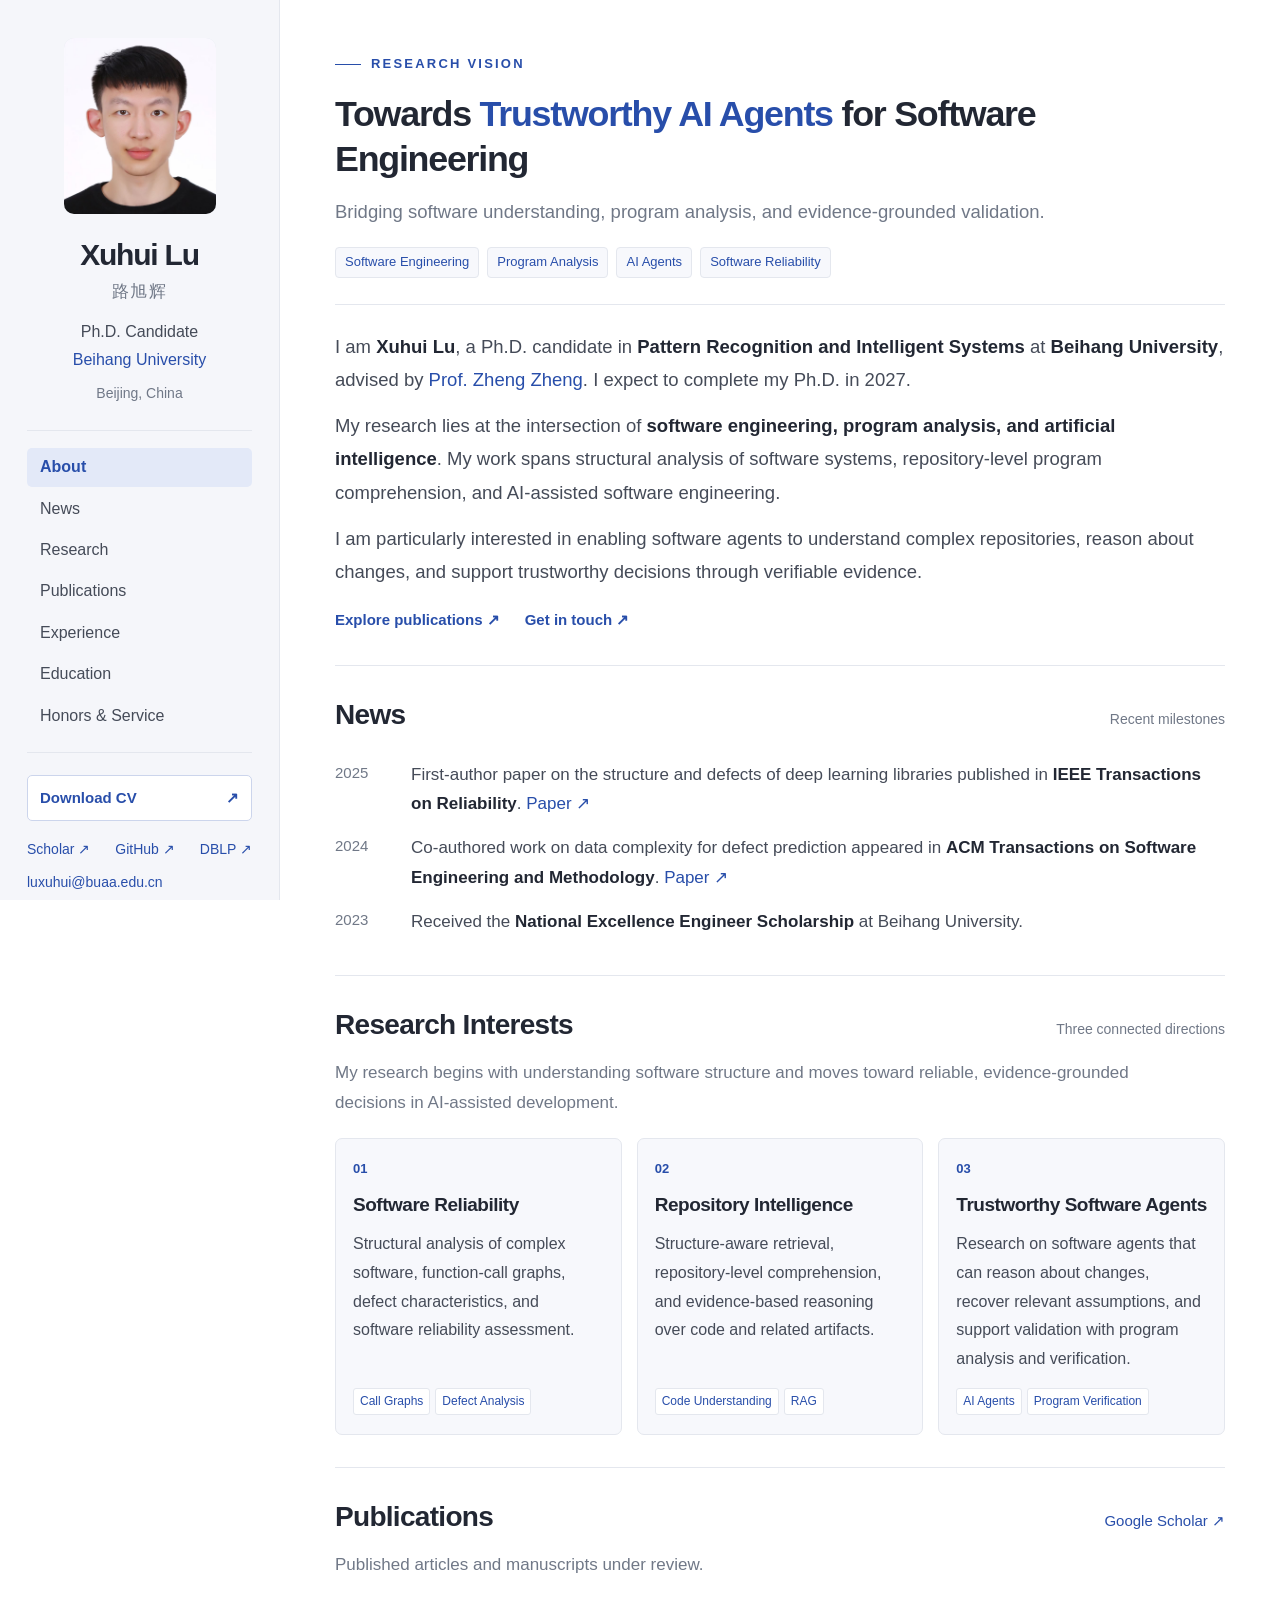
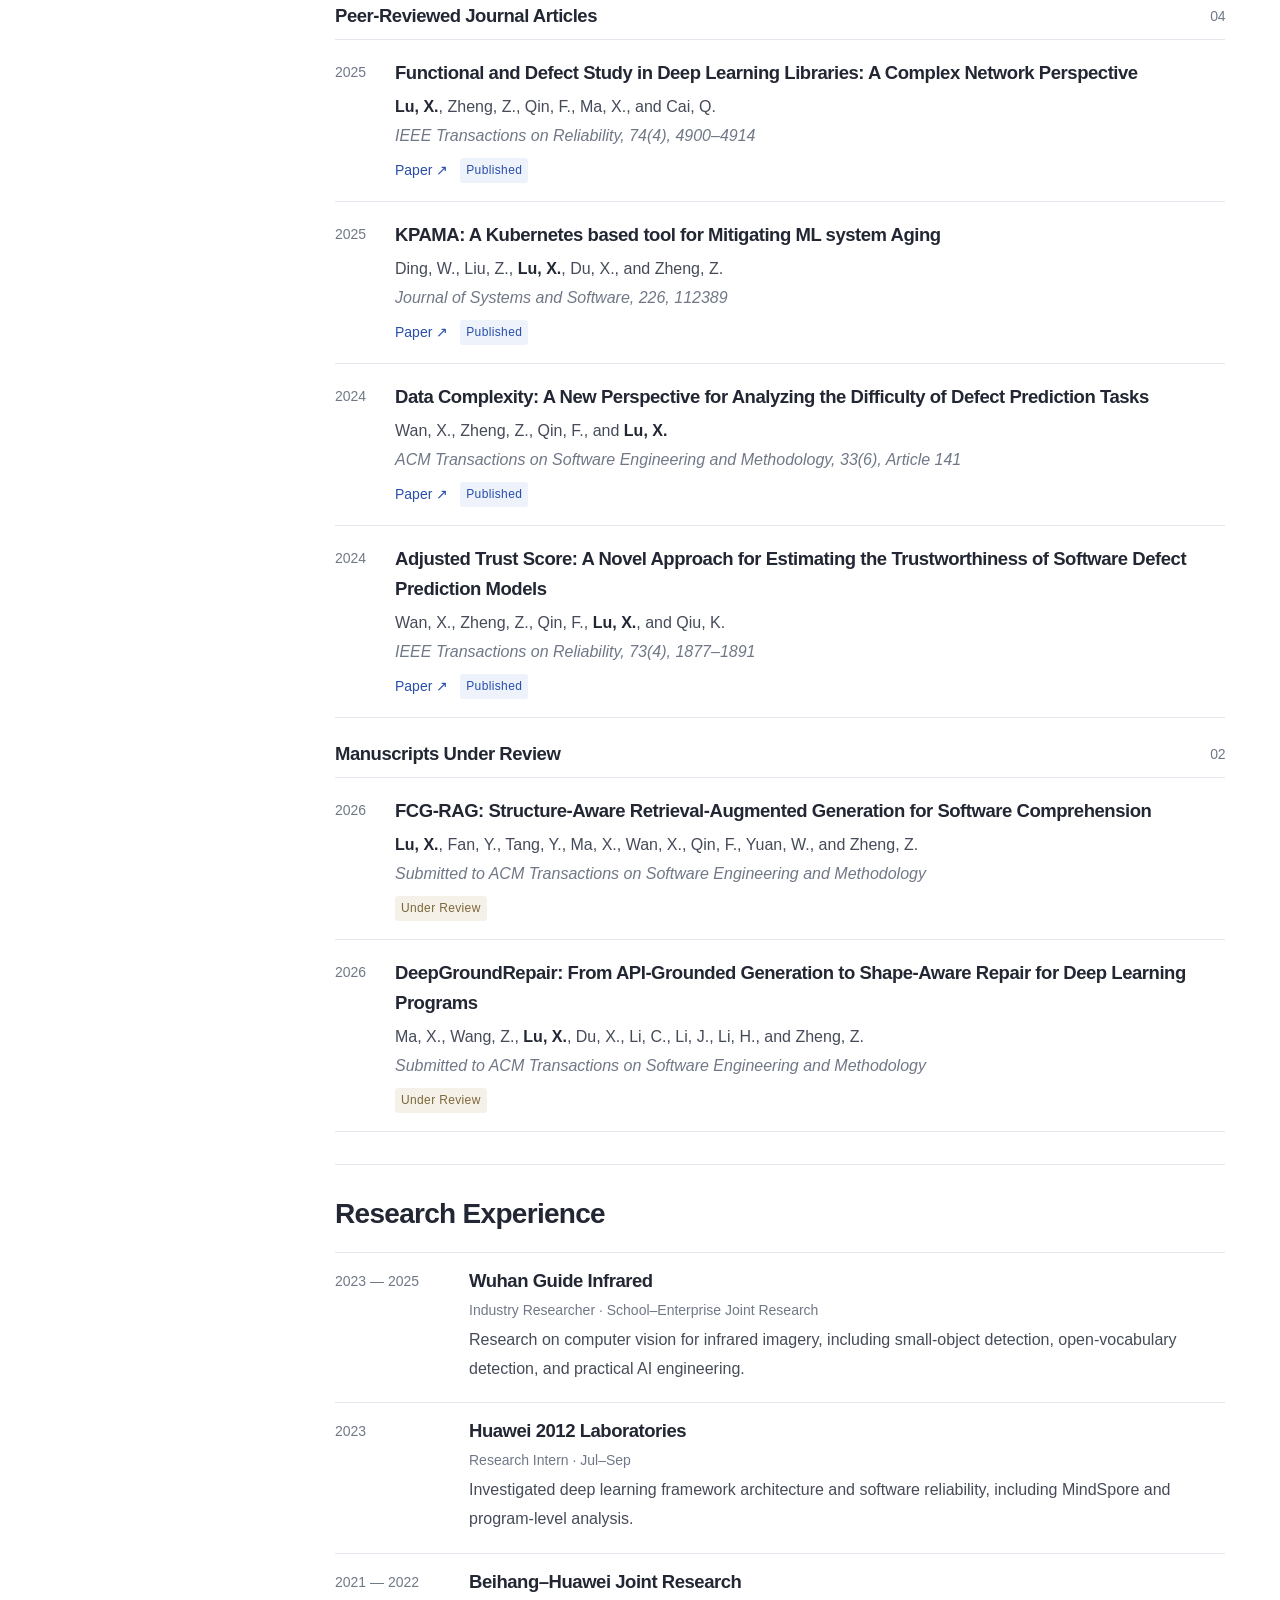
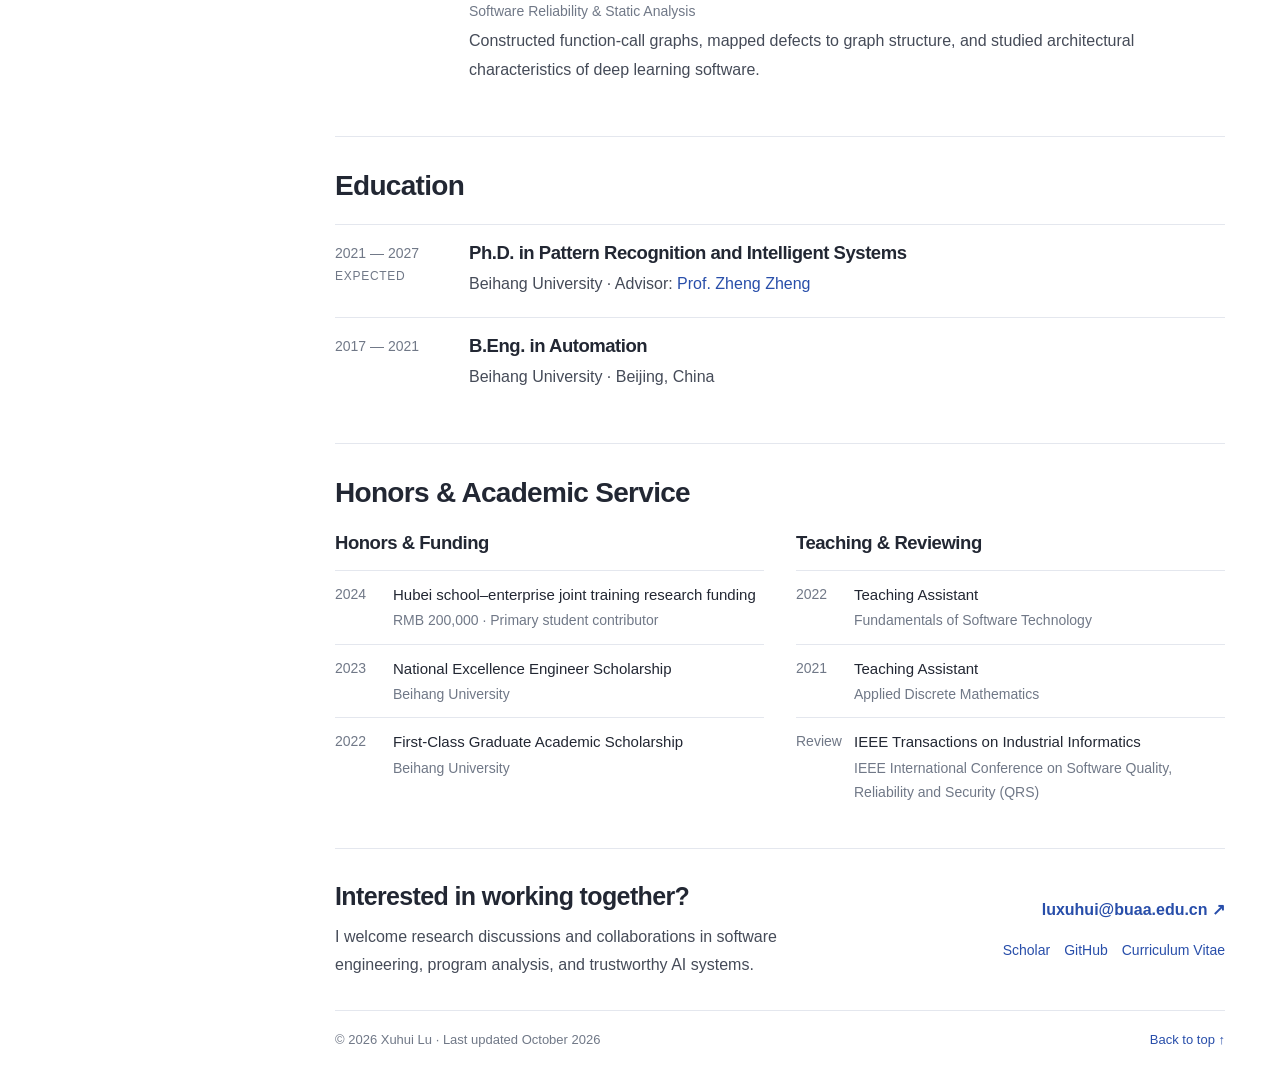
==== commit e5a5f929: "Increase reading typography to match reference homepage visual scale" ====
--- a/index.html
+++ b/index.html
@@ -13,10 +13,10 @@
   <meta property="og:url" content="https://xuhuilu.github.io/">
   <meta property="og:image" content="https://xuhuilu.github.io/profile.jpg">
   <link rel="icon" type="image/svg+xml" href="data:image/svg+xml,%3Csvg xmlns='http://www.w3.org/2000/svg' viewBox='0 0 64 64'%3E%3Crect width='64' height='64' rx='13' fill='%231d6455'/%3E%3Ctext x='32' y='42' text-anchor='middle' font-family='Arial,sans-serif' font-size='29' font-weight='bold' fill='white'%3EXL%3C/text%3E%3C/svg%3E">
-  <link rel="stylesheet" href="assets/style.css?v=20261024-refined">
+  <link rel="stylesheet" href="assets/style.css?v=20261024-readable">
   <script src="assets/config.js" defer></script>
-  <script src="assets/main.js?v=20261024-refined" defer></script>
-  <script src="assets/visitors.js?v=20261024-refined" defer></script>
+  <script src="assets/main.js?v=20261024-readable" defer></script>
+  <script src="assets/visitors.js?v=20261024-readable" defer></script>
 </head>
 <body>
 <a class="skip-link" href="#main">Skip to content</a>
--- a/assets/style.css
+++ b/assets/style.css
@@ -1,9 +1,9 @@
-/* Academic reading layout. System fonts keep rendering independent of font CDNs. */
+/* Academic reading layout. Reading sizes match the reference page at its 125% zoom. */
 :root{--background:#fff;--surface:#fff;--sidebar:#f5f6fa;--soft:#f7f8fc;--ink:#222733;--body:#454b58;--muted:#707887;--accent:#284eaa;--accent-hover:#193777;--accent-soft:#e9edf9;--border:#e4e7ee;--sidebar-width:280px;--content-width:890px}
 *{box-sizing:border-box}
 [hidden]{display:none!important}
 html{scroll-behavior:smooth;scroll-padding-top:28px}
-body{margin:0;background:var(--background);color:var(--ink);font:16px/1.75 -apple-system,BlinkMacSystemFont,'Segoe UI',Arial,sans-serif;-webkit-font-smoothing:antialiased}
+body{margin:0;background:var(--background);color:var(--ink);font:18.5px/1.75 -apple-system,BlinkMacSystemFont,'Segoe UI',Arial,sans-serif;-webkit-font-smoothing:antialiased}
 a{color:var(--accent);text-decoration:none;text-underline-offset:3px}
 a:hover{text-decoration:underline}
 a:focus-visible,button:focus-visible,summary:focus-visible{outline:3px solid #7192dd;outline-offset:4px}
@@ -16,37 +16,37 @@
 .portrait{display:block;position:relative;width:152px;height:176px;margin:0 auto 21px;border-radius:10px;overflow:hidden;background:#e4e8f0}
 .portrait img{position:relative;z-index:2;display:block;width:100%;height:100%;object-fit:cover;object-position:50% 25%}
 .portrait-fallback{position:absolute;inset:0;display:grid;place-items:center;font-size:36px;font-weight:600;color:var(--accent)}
-.profile-name{margin:0;font-size:27px;font-weight:700;letter-spacing:-.04em}
-.profile-name span{display:block;margin-top:5px;font-size:15px;font-weight:400;letter-spacing:.08em;color:var(--muted)}
-.profile-role{margin-top:15px;font-size:14px;line-height:1.7;color:var(--body)}.profile-role a{font-weight:500}
-.profile-location{margin-top:8px;color:var(--muted);font-size:12px}.location-dot{display:none}
+.profile-name{margin:0;font-size:30px;font-weight:700;letter-spacing:-.04em}
+.profile-name span{display:block;margin-top:5px;font-size:17px;font-weight:400;letter-spacing:.08em;color:var(--muted)}
+.profile-role{margin-top:15px;font-size:16px;line-height:1.7;color:var(--body)}.profile-role a{font-weight:500}
+.profile-location{margin-top:8px;color:var(--muted);font-size:14px}.location-dot{display:none}
 .side-nav{display:flex;flex-direction:column;gap:3px;margin:25px 0 22px;padding:17px 0;border-block:1px solid var(--border)}
-.side-nav a{display:flex;justify-content:space-between;align-items:center;padding:8px 13px;border-radius:5px;color:var(--body);font-size:14px;line-height:1.4}
+.side-nav a{display:flex;justify-content:space-between;align-items:center;padding:8px 13px;border-radius:5px;color:var(--body);font-size:16px;line-height:1.4}
 .side-nav a span{display:none}.side-nav a:hover{background:#eceff7;color:var(--accent);text-decoration:none}.side-nav a.active{background:#e3e9f8;color:var(--accent);font-weight:600}
-.sidebar-bottom{margin-top:auto}.cv-download{display:flex;align-items:center;justify-content:space-between;padding:9px 12px;border:1px solid #ccd5ec;border-radius:5px;font-size:13px;font-weight:600;background:white}.cv-download:hover{background:var(--accent-soft);text-decoration:none}
-.academic-links{display:flex;flex-wrap:wrap;justify-content:space-between;gap:8px;margin:16px 0 8px}.academic-links a,.email-link{font-size:12px}.email-link{display:block;overflow-wrap:anywhere}
+.sidebar-bottom{margin-top:auto}.cv-download{display:flex;align-items:center;justify-content:space-between;padding:9px 12px;border:1px solid #ccd5ec;border-radius:5px;font-size:15px;font-weight:600;background:white}.cv-download:hover{background:var(--accent-soft);text-decoration:none}
+.academic-links{display:flex;flex-wrap:wrap;justify-content:space-between;gap:8px;margin:16px 0 8px}.academic-links a,.email-link{font-size:14px}.email-link{display:block;overflow-wrap:anywhere}
 .mobile-bar,.mobile-profile{display:none}
 .main-content{margin-left:var(--sidebar-width);width:calc(100% - var(--sidebar-width));min-width:0}
 .content-inner{width:min(var(--content-width),calc(100% - 96px));margin-inline:auto}
 .section-anchor{scroll-margin-top:28px}
-.hero{padding:53px 0 32px}.hero-eyebrow{display:flex;align-items:center;gap:10px;font-size:11px;letter-spacing:.17em;color:var(--accent);font-weight:650}.eyebrow-line{height:1px;width:26px;background:var(--accent)}
-.hero h2{max-width:800px;margin:16px 0 15px;font-size:clamp(28px,2.6vw,36px);line-height:1.25;font-weight:700;letter-spacing:-.035em}.hero h2 em{font-style:normal;color:var(--accent)}
-.vision-summary{max-width:740px;color:var(--muted);font-size:16px;line-height:1.7}
-.topic-pills{display:flex;flex-wrap:wrap;gap:8px;margin:19px 0 26px}.topic-pills span{padding:3px 9px;border:1px solid var(--border);border-radius:4px;color:var(--accent);font-size:11px;font-weight:500;background:var(--soft)}
-.about-panel{border-top:1px solid var(--border);padding-top:25px}.section-kicker{display:none}.about-panel p{font-size:16px;line-height:1.85;color:var(--body);margin-bottom:13px}.about-panel strong{font-weight:600;color:var(--ink)}
-.about-actions{display:flex;flex-wrap:wrap;gap:25px;margin-top:18px;font-size:13px;font-weight:600}
-.content-section{padding:30px 0 32px;border-top:1px solid var(--border)}.section-heading{display:flex;align-items:baseline;justify-content:space-between;gap:18px;margin-bottom:19px}.section-index{display:none}.section-heading h2{margin:0;font-size:24px;font-weight:650}.section-aside{font-size:12px;color:var(--muted)}.section-heading-link{font-size:13px}.section-lede{max-width:800px;margin:-5px 0 20px;font-size:14px;color:var(--muted)}
-.news-item{display:grid;grid-template-columns:60px minmax(0,1fr);gap:16px;padding:7px 0}.news-item time{font-size:13px;color:var(--muted);font-variant-numeric:tabular-nums}.news-item p{font-size:14px;color:var(--body);line-height:1.75}.news-item strong{font-weight:600;color:var(--ink)}
-.research-grid{display:grid;grid-template-columns:repeat(3,minmax(0,1fr));gap:15px}.research-card{display:flex;flex-direction:column;gap:11px;padding:19px 17px;border:1px solid var(--border);border-radius:7px;background:var(--soft)}.research-number{font-size:11px;color:var(--accent);font-weight:600}.research-number span{display:none}.research-card h3{margin:0;font-size:17px;line-height:1.45;font-weight:600}.research-card p{font-size:13px;line-height:1.8;color:var(--body)}.chip-row{display:flex;flex-wrap:wrap;gap:5px;margin-top:auto;padding-top:3px}.chip-row span{font-size:10px;color:var(--accent);background:white;border:1px solid var(--border);padding:2px 6px;border-radius:3px}
-.pub-subheading{display:flex;align-items:center;justify-content:space-between;gap:16px;margin:24px 0 0;padding-bottom:10px;border-bottom:1px solid var(--border);font-size:16px;font-weight:600}.pub-subheading span{font-size:12px;color:var(--muted);font-weight:400}
-.publication{display:grid;grid-template-columns:44px minmax(0,1fr);gap:16px;padding:18px 0;border-bottom:1px solid var(--border)}.pub-year{padding-top:2px;color:var(--muted);font-size:12px; font-variant-numeric:tabular-nums}.publication h4{margin:0 0 6px;font-size:16px;line-height:1.6;font-weight:600}.publication h4 a{color:var(--ink)}.publication h4 a:hover{color:var(--accent)}.pub-authors,.pub-venue{font-size:13px;line-height:1.8;color:var(--body)}.pub-authors strong{font-weight:650;color:var(--ink)}.pub-venue{font-style:italic;color:var(--muted)}.pub-links{display:flex;flex-wrap:wrap;align-items:center;gap:12px;margin-top:7px;font-size:12px}.state{padding:2px 6px;border-radius:3px;font-size:10px;letter-spacing:.03em;font-weight:500}.state.published{background:#edf2fb;color:var(--accent)}.state.review{background:#f5f1e8;color:#7c6739}
-.timeline article,.education-list article{display:grid;grid-template-columns:116px minmax(0,1fr);gap:18px;padding:16px 0;border-top:1px solid var(--border)}.timeline-date,.education-time{color:var(--muted);font-size:12px;line-height:1.8}.education-time span{display:block;font-size:10px;letter-spacing:.06em}.timeline h3,.education-list h3{margin:0 0 4px;font-size:16px;font-weight:600}.timeline p,.education-list p{margin:0 0 3px;font-size:14px;color:var(--body);line-height:1.8}.timeline-role{color:var(--muted)!important;font-size:12px!important}
-.service-grid{display:grid;grid-template-columns:1fr 1fr;gap:32px}.service-grid h3{margin:0 0 14px;font-size:16px;font-weight:600}.service-item{display:grid;grid-template-columns:46px minmax(0,1fr);gap:12px;padding:11px 0;border-top:1px solid var(--border)}.service-item time{color:var(--muted);font-size:12px}.service-item p{font-size:13px;font-weight:500}.service-item small{display:block;color:var(--muted);font-size:12px;font-weight:400}
-.visitor-details{border:1px solid var(--border);border-radius:6px;overflow:hidden}.visitor-details summary{cursor:pointer;padding:10px 15px;display:flex;justify-content:space-between;background:var(--soft);color:var(--accent);font-size:13px}.visitor-dashboard{display:grid;grid-template-columns:minmax(0,1.6fr) minmax(200px,1fr);background:var(--soft)}.visitor-map-wrap{padding:18px;min-width:0}.visitor-toolbar{display:flex;flex-wrap:wrap;justify-content:space-between;gap:8px;font-size:10px;color:var(--muted);margin-bottom:10px}.visitor-map{position:relative;height:270px;background:#eef1f7}.map-placeholder{position:absolute;inset:0;display:flex;flex-direction:column;align-items:center;justify-content:center;text-align:center;padding:20px;gap:8px}.map-placeholder strong{font-size:14px}.map-placeholder p{font-size:12px;color:var(--muted)}.placeholder-icon{font-size:26px;color:var(--accent)}.map-attribution{font-size:10px;color:var(--muted);margin-top:9px}.visitor-summary{padding:20px}.visitor-total>span,.country-heading{font-size:10px;color:var(--muted)}.visitor-total strong{display:block;font-size:34px;font-weight:600}.visitor-total small{font-size:11px;color:var(--muted)}.visitor-countries{padding-top:16px}.country-heading{display:flex;justify-content:space-between}.visitor-countries ol{list-style:none;padding:0;margin:10px 0}.visitor-countries li{display:flex;justify-content:space-between;gap:8px;font-size:12px;padding:5px 0}.privacy-note{font-size:10px;color:var(--muted);margin-top:16px}
-.contact-section{display:grid;grid-template-columns:1.4fr 1fr;gap:24px;border-top:1px solid var(--border);padding:31px 0}.contact-section h2{font-size:22px;margin:0 0 10px;font-weight:600}.contact-section p{font-size:14px;color:var(--body)}.contact-right{display:flex;flex-direction:column;align-items:flex-end;justify-content:center;gap:14px}.contact-email{font-size:14px;font-weight:600}.contact-extra{display:flex;flex-wrap:wrap;gap:14px;font-size:12px}.site-footer{display:flex;flex-wrap:wrap;justify-content:space-between;gap:12px;border-top:1px solid var(--border);padding:18px 0 30px;color:var(--muted);font-size:11px}
-@media(min-width:851px) and (max-height:780px){.sidebar-inner{padding-top:22px}.portrait{width:112px;height:130px;margin-bottom:14px}.profile-name{font-size:24px}.profile-role{margin-top:9px}.side-nav{margin:17px 0;padding:12px 0}.side-nav a{padding-block:6px}}
+.hero{padding:53px 0 32px}.hero-eyebrow{display:flex;align-items:center;gap:10px;font-size:13px;letter-spacing:.17em;color:var(--accent);font-weight:650}.eyebrow-line{height:1px;width:26px;background:var(--accent)}
+.hero h2{max-width:800px;margin:16px 0 15px;font-size:clamp(32px,2.8vw,38px);line-height:1.25;font-weight:700;letter-spacing:-.035em}.hero h2 em{font-style:normal;color:var(--accent)}
+.vision-summary{max-width:740px;color:var(--muted);font-size:18.5px;line-height:1.7}
+.topic-pills{display:flex;flex-wrap:wrap;gap:8px;margin:19px 0 26px}.topic-pills span{padding:3px 9px;border:1px solid var(--border);border-radius:4px;color:var(--accent);font-size:13px;font-weight:500;background:var(--soft)}
+.about-panel{border-top:1px solid var(--border);padding-top:25px}.section-kicker{display:none}.about-panel p{font-size:18.5px;line-height:1.8;color:var(--body);margin-bottom:13px}.about-panel strong{font-weight:600;color:var(--ink)}
+.about-actions{display:flex;flex-wrap:wrap;gap:25px;margin-top:18px;font-size:15px;font-weight:600}
+.content-section{padding:30px 0 32px;border-top:1px solid var(--border)}.section-heading{display:flex;align-items:baseline;justify-content:space-between;gap:18px;margin-bottom:19px}.section-index{display:none}.section-heading h2{margin:0;font-size:28px;font-weight:650}.section-aside{font-size:14px;color:var(--muted)}.section-heading-link{font-size:15px}.section-lede{max-width:800px;margin:-5px 0 20px;font-size:17px;color:var(--muted)}
+.news-item{display:grid;grid-template-columns:60px minmax(0,1fr);gap:16px;padding:7px 0}.news-item time{font-size:15px;color:var(--muted);font-variant-numeric:tabular-nums}.news-item p{font-size:17px;color:var(--body);line-height:1.75}.news-item strong{font-weight:600;color:var(--ink)}
+.research-grid{display:grid;grid-template-columns:repeat(3,minmax(0,1fr));gap:15px}.research-card{display:flex;flex-direction:column;gap:11px;padding:19px 17px;border:1px solid var(--border);border-radius:7px;background:var(--soft)}.research-number{font-size:13px;color:var(--accent);font-weight:600}.research-number span{display:none}.research-card h3{margin:0;font-size:19px;line-height:1.45;font-weight:600}.research-card p{font-size:16px;line-height:1.8;color:var(--body)}.chip-row{display:flex;flex-wrap:wrap;gap:5px;margin-top:auto;padding-top:3px}.chip-row span{font-size:12px;color:var(--accent);background:white;border:1px solid var(--border);padding:2px 6px;border-radius:3px}
+.pub-subheading{display:flex;align-items:center;justify-content:space-between;gap:16px;margin:24px 0 0;padding-bottom:10px;border-bottom:1px solid var(--border);font-size:18.5px;font-weight:600}.pub-subheading span{font-size:14px;color:var(--muted);font-weight:400}
+.publication{display:grid;grid-template-columns:44px minmax(0,1fr);gap:16px;padding:18px 0;border-bottom:1px solid var(--border)}.pub-year{padding-top:2px;color:var(--muted);font-size:14px; font-variant-numeric:tabular-nums}.publication h4{margin:0 0 6px;font-size:18.5px;line-height:1.6;font-weight:600}.publication h4 a{color:var(--ink)}.publication h4 a:hover{color:var(--accent)}.pub-authors,.pub-venue{font-size:16px;line-height:1.8;color:var(--body)}.pub-authors strong{font-weight:650;color:var(--ink)}.pub-venue{font-style:italic;color:var(--muted)}.pub-links{display:flex;flex-wrap:wrap;align-items:center;gap:12px;margin-top:7px;font-size:14px}.state{padding:2px 6px;border-radius:3px;font-size:12px;letter-spacing:.03em;font-weight:500}.state.published{background:#edf2fb;color:var(--accent)}.state.review{background:#f5f1e8;color:#7c6739}
+.timeline article,.education-list article{display:grid;grid-template-columns:116px minmax(0,1fr);gap:18px;padding:16px 0;border-top:1px solid var(--border)}.timeline-date,.education-time{color:var(--muted);font-size:14px;line-height:1.8}.education-time span{display:block;font-size:12px;letter-spacing:.06em}.timeline h3,.education-list h3{margin:0 0 4px;font-size:18.5px;font-weight:600}.timeline p,.education-list p{margin:0 0 3px;font-size:16px;color:var(--body);line-height:1.8}.timeline-role{color:var(--muted)!important;font-size:14px!important}
+.service-grid{display:grid;grid-template-columns:1fr 1fr;gap:32px}.service-grid h3{margin:0 0 14px;font-size:18.5px;font-weight:600}.service-item{display:grid;grid-template-columns:46px minmax(0,1fr);gap:12px;padding:11px 0;border-top:1px solid var(--border)}.service-item time{color:var(--muted);font-size:14px}.service-item p{font-size:15px;font-weight:500}.service-item small{display:block;color:var(--muted);font-size:14px;font-weight:400}
+.visitor-details{border:1px solid var(--border);border-radius:6px;overflow:hidden}.visitor-details summary{cursor:pointer;padding:10px 15px;display:flex;justify-content:space-between;background:var(--soft);color:var(--accent);font-size:15px}.visitor-dashboard{display:grid;grid-template-columns:minmax(0,1.6fr) minmax(200px,1fr);background:var(--soft)}.visitor-map-wrap{padding:18px;min-width:0}.visitor-toolbar{display:flex;flex-wrap:wrap;justify-content:space-between;gap:8px;font-size:12px;color:var(--muted);margin-bottom:10px}.visitor-map{position:relative;height:270px;background:#eef1f7}.map-placeholder{position:absolute;inset:0;display:flex;flex-direction:column;align-items:center;justify-content:center;text-align:center;padding:20px;gap:8px}.map-placeholder strong{font-size:16px}.map-placeholder p{font-size:14px;color:var(--muted)}.placeholder-icon{font-size:26px;color:var(--accent)}.map-attribution{font-size:12px;color:var(--muted);margin-top:9px}.visitor-summary{padding:20px}.visitor-total>span,.country-heading{font-size:12px;color:var(--muted)}.visitor-total strong{display:block;font-size:34px;font-weight:600}.visitor-total small{font-size:13px;color:var(--muted)}.visitor-countries{padding-top:16px}.country-heading{display:flex;justify-content:space-between}.visitor-countries ol{list-style:none;padding:0;margin:10px 0}.visitor-countries li{display:flex;justify-content:space-between;gap:8px;font-size:14px;padding:5px 0}.privacy-note{font-size:12px;color:var(--muted);margin-top:16px}
+.contact-section{display:grid;grid-template-columns:1.4fr 1fr;gap:24px;border-top:1px solid var(--border);padding:31px 0}.contact-section h2{font-size:25px;margin:0 0 10px;font-weight:600}.contact-section p{font-size:16px;color:var(--body)}.contact-right{display:flex;flex-direction:column;align-items:flex-end;justify-content:center;gap:14px}.contact-email{font-size:16px;font-weight:600}.contact-extra{display:flex;flex-wrap:wrap;gap:14px;font-size:14px}.site-footer{display:flex;flex-wrap:wrap;justify-content:space-between;gap:12px;border-top:1px solid var(--border);padding:18px 0 30px;color:var(--muted);font-size:13px}
+@media(min-width:851px) and (max-height:780px){.sidebar-inner{padding-top:22px}.portrait{width:112px;height:130px;margin-bottom:14px}.profile-name{font-size:28px}.profile-role{margin-top:9px}.side-nav{margin:17px 0;padding:12px 0}.side-nav a{padding-block:6px}}
 @media(max-width:1100px){:root{--sidebar-width:245px}.sidebar-inner{padding-inline:22px}.content-inner{width:calc(100% - 60px)}.research-grid{grid-template-columns:1fr}.research-card{display:grid;grid-template-columns:24px minmax(0,1fr);gap:7px 12px}.research-card h3{grid-column:2}.research-number{grid-row:1;grid-column:1}.research-card p,.research-card .chip-row{grid-column:2}}
-@media(max-width:850px){html{scroll-padding-top:75px}.mobile-bar{display:flex;position:sticky;top:0;z-index:45;height:58px;align-items:center;justify-content:space-between;padding:0 22px;background:#fff;border-bottom:1px solid var(--border)}.mobile-brand{font-size:16px;font-weight:650;color:var(--ink)}.mobile-brand span{font-size:12px;font-weight:400;color:var(--muted)}.menu-toggle{padding:5px 9px;border:1px solid var(--border);border-radius:4px;background:white;color:var(--ink);font-size:12px;cursor:pointer}.sidebar{top:58px;height:calc(100dvh - 58px);width:min(280px,86vw);transform:translateX(-100%);transition:transform .2s}.sidebar.is-open{transform:translateX(0)}.nav-open::before{content:'';position:fixed;inset:58px 0 0;z-index:29;background:#15203b55}.main-content{width:100%;margin:0}.content-inner{width:min(740px,calc(100% - 48px))}.mobile-profile{display:flex;align-items:center;gap:19px;padding:26px 0;border-bottom:1px solid var(--border)}.mobile-profile img{width:76px;height:91px;object-fit:cover;object-position:50% 25%;border-radius:6px}.mobile-profile strong{font-size:22px;letter-spacing:-.02em}.mobile-profile strong span{font-size:13px;font-weight:400;color:var(--muted)}.mobile-profile p{font-size:13px;color:var(--body);margin:5px 0}.mobile-profile div div{display:flex;gap:15px;font-size:12px}.hero{padding-top:29px}.hero h2{font-size:30px}.section-anchor{scroll-margin-top:78px}}
-@media(max-width:560px){.content-inner{width:calc(100% - 36px)}.hero h2{font-size:28px}.about-panel p{font-size:15px}.section-aside{display:none}.section-heading{gap:12px}.section-heading h2{font-size:22px}.section-heading-link{font-size:12px}.publication{grid-template-columns:34px minmax(0,1fr);gap:10px}.publication h4{font-size:15px}.pub-subheading{font-size:15px}.timeline article,.education-list article{grid-template-columns:1fr;gap:5px}.service-grid,.contact-section,.visitor-dashboard{grid-template-columns:1fr}.service-grid{gap:26px}.contact-right{align-items:flex-start}.news-item{grid-template-columns:39px minmax(0,1fr);gap:10px}.topic-pills{gap:6px}.mobile-brand span{display:none}}
+@media(max-width:850px){html{scroll-padding-top:75px}.mobile-bar{display:flex;position:sticky;top:0;z-index:45;height:58px;align-items:center;justify-content:space-between;padding:0 22px;background:#fff;border-bottom:1px solid var(--border)}.mobile-brand{font-size:18.5px;font-weight:650;color:var(--ink)}.mobile-brand span{font-size:14px;font-weight:400;color:var(--muted)}.menu-toggle{padding:5px 9px;border:1px solid var(--border);border-radius:4px;background:white;color:var(--ink);font-size:14px;cursor:pointer}.sidebar{top:58px;height:calc(100dvh - 58px);width:min(280px,86vw);transform:translateX(-100%);transition:transform .2s}.sidebar.is-open{transform:translateX(0)}.nav-open::before{content:'';position:fixed;inset:58px 0 0;z-index:29;background:#15203b55}.main-content{width:100%;margin:0}.content-inner{width:min(740px,calc(100% - 48px))}.mobile-profile{display:flex;align-items:center;gap:19px;padding:26px 0;border-bottom:1px solid var(--border)}.mobile-profile img{width:76px;height:91px;object-fit:cover;object-position:50% 25%;border-radius:6px}.mobile-profile strong{font-size:25px;letter-spacing:-.02em}.mobile-profile strong span{font-size:15px;font-weight:400;color:var(--muted)}.mobile-profile p{font-size:15px;color:var(--body);margin:5px 0}.mobile-profile div div{display:flex;gap:15px;font-size:14px}.hero{padding-top:29px}.hero h2{font-size:32px}.section-anchor{scroll-margin-top:78px}}
+@media(max-width:560px){.content-inner{width:calc(100% - 36px)}.hero h2{font-size:30px}.about-panel p{font-size:17px}.section-aside{display:none}.section-heading{gap:12px}.section-heading h2{font-size:25px}.section-heading-link{font-size:14px}.publication{grid-template-columns:34px minmax(0,1fr);gap:10px}.publication h4{font-size:18px}.pub-subheading{font-size:17px}.timeline article,.education-list article{grid-template-columns:1fr;gap:5px}.service-grid,.contact-section,.visitor-dashboard{grid-template-columns:1fr}.service-grid{gap:26px}.contact-right{align-items:flex-start}.news-item{grid-template-columns:39px minmax(0,1fr);gap:10px}.topic-pills{gap:6px}.mobile-brand span{display:none}}
 @media(prefers-reduced-motion:reduce){html{scroll-behavior:auto}*,*::before,*::after{transition:none!important;animation:none!important}}
 @media print{.sidebar,.mobile-bar,.mobile-profile,.visitors-section,.contact-section,.site-footer,.skip-link{display:none!important}.main-content{width:100%;margin:0}.content-inner{width:100%}body{font:11pt Georgia,serif;background:white;color:black}.hero{padding-top:0}.publication,.timeline article,.education-list article{break-inside:avoid}}
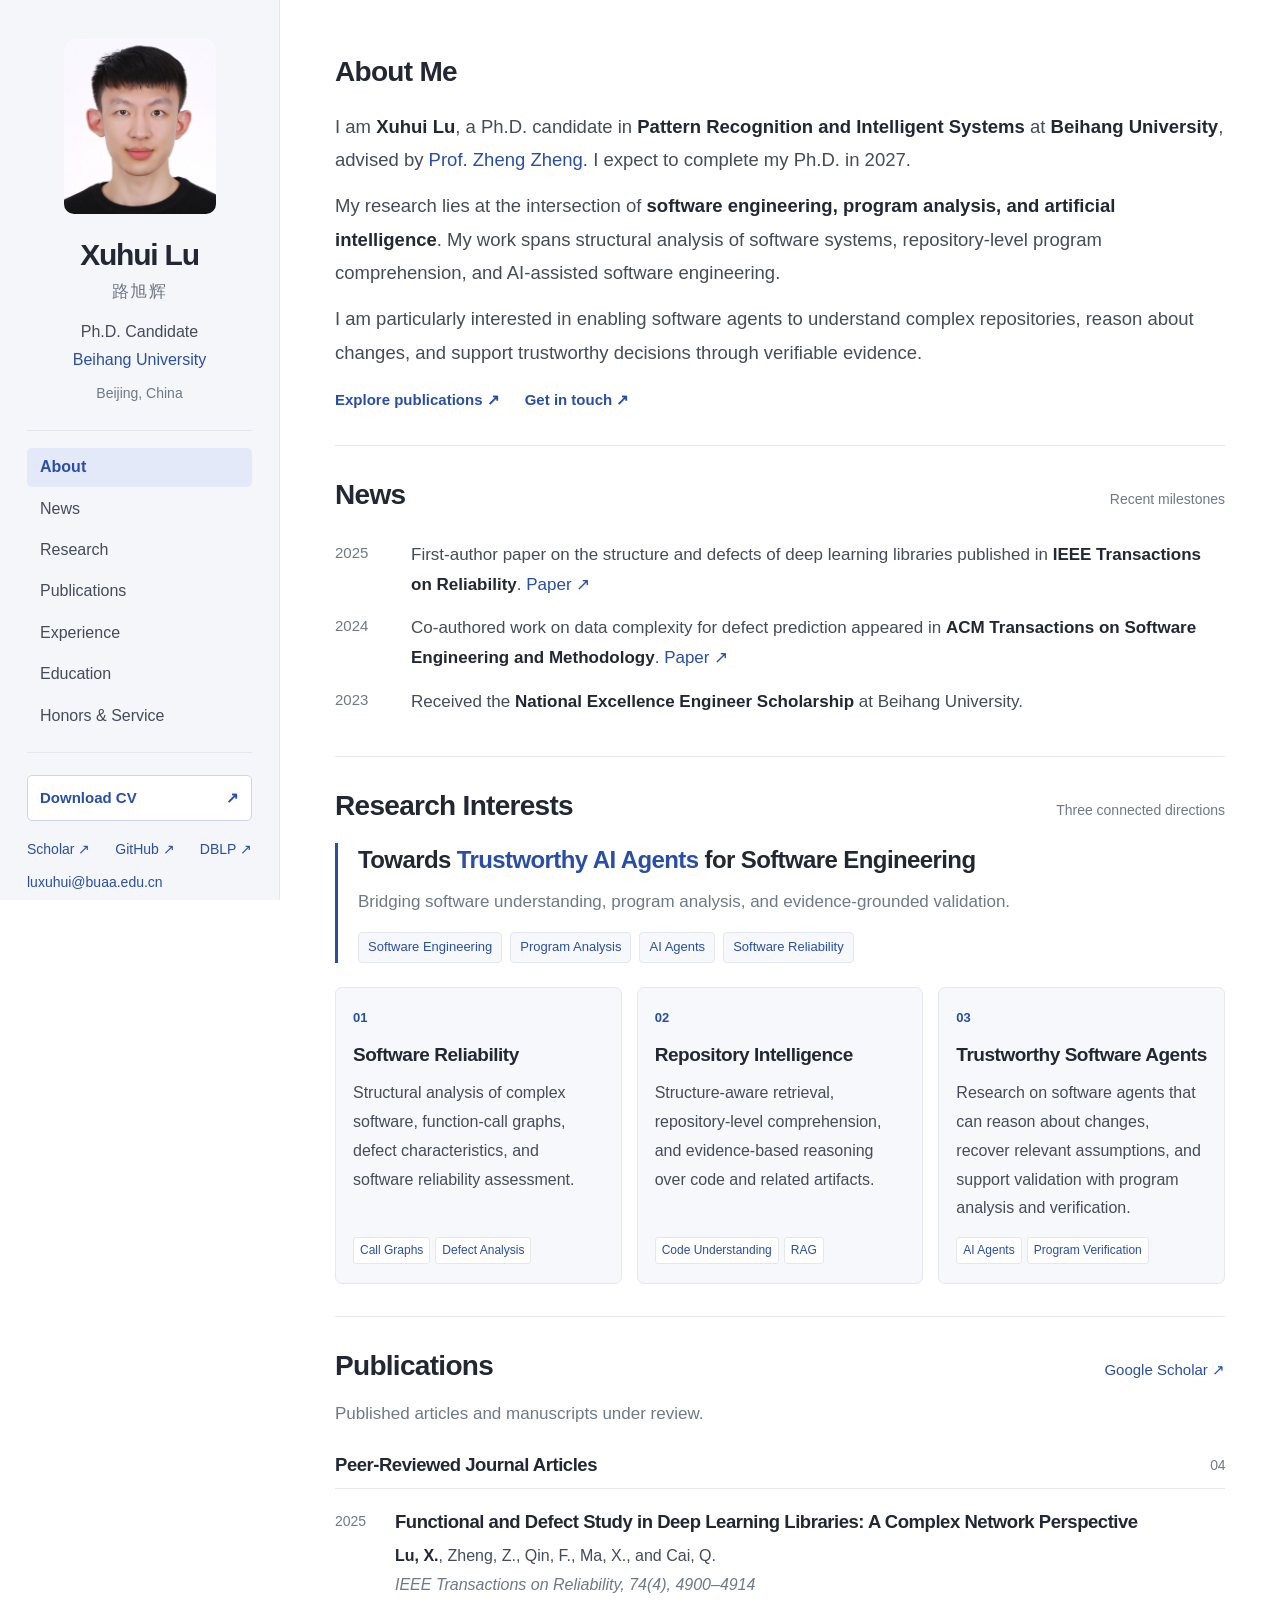
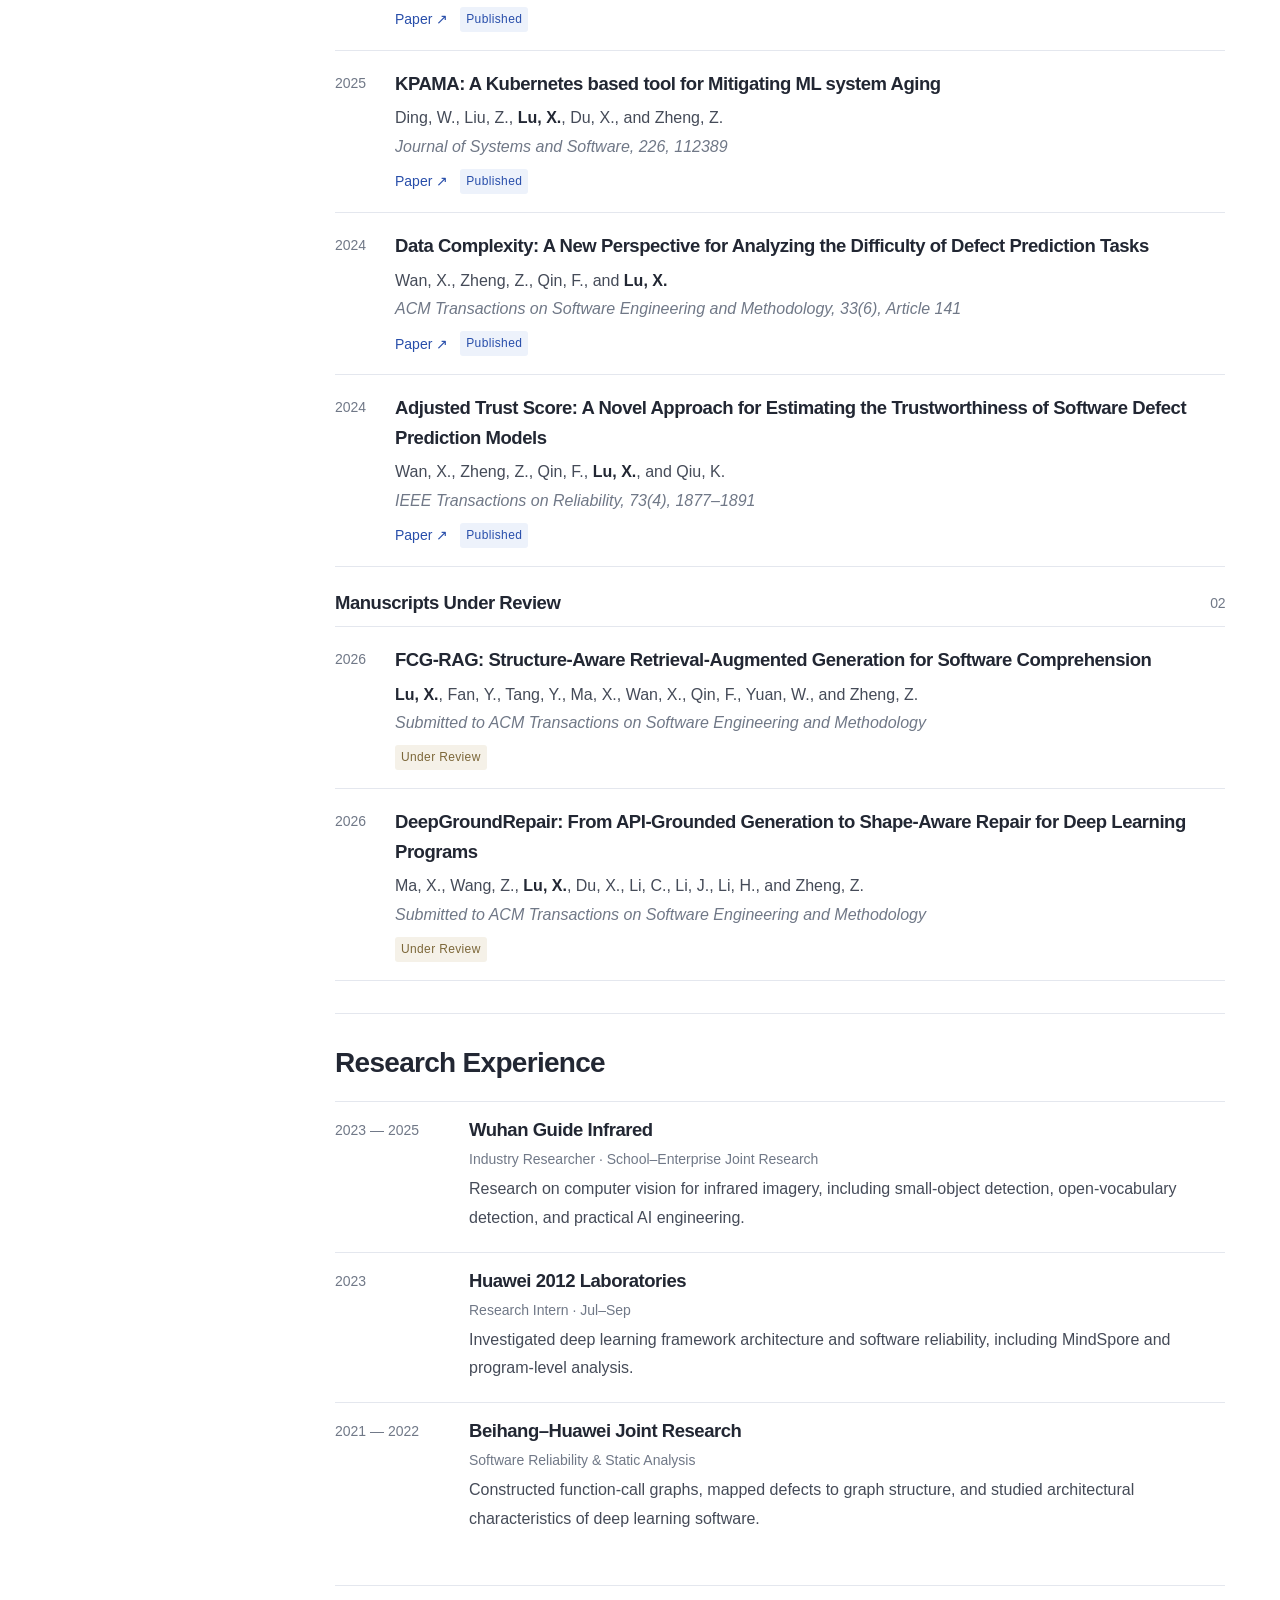
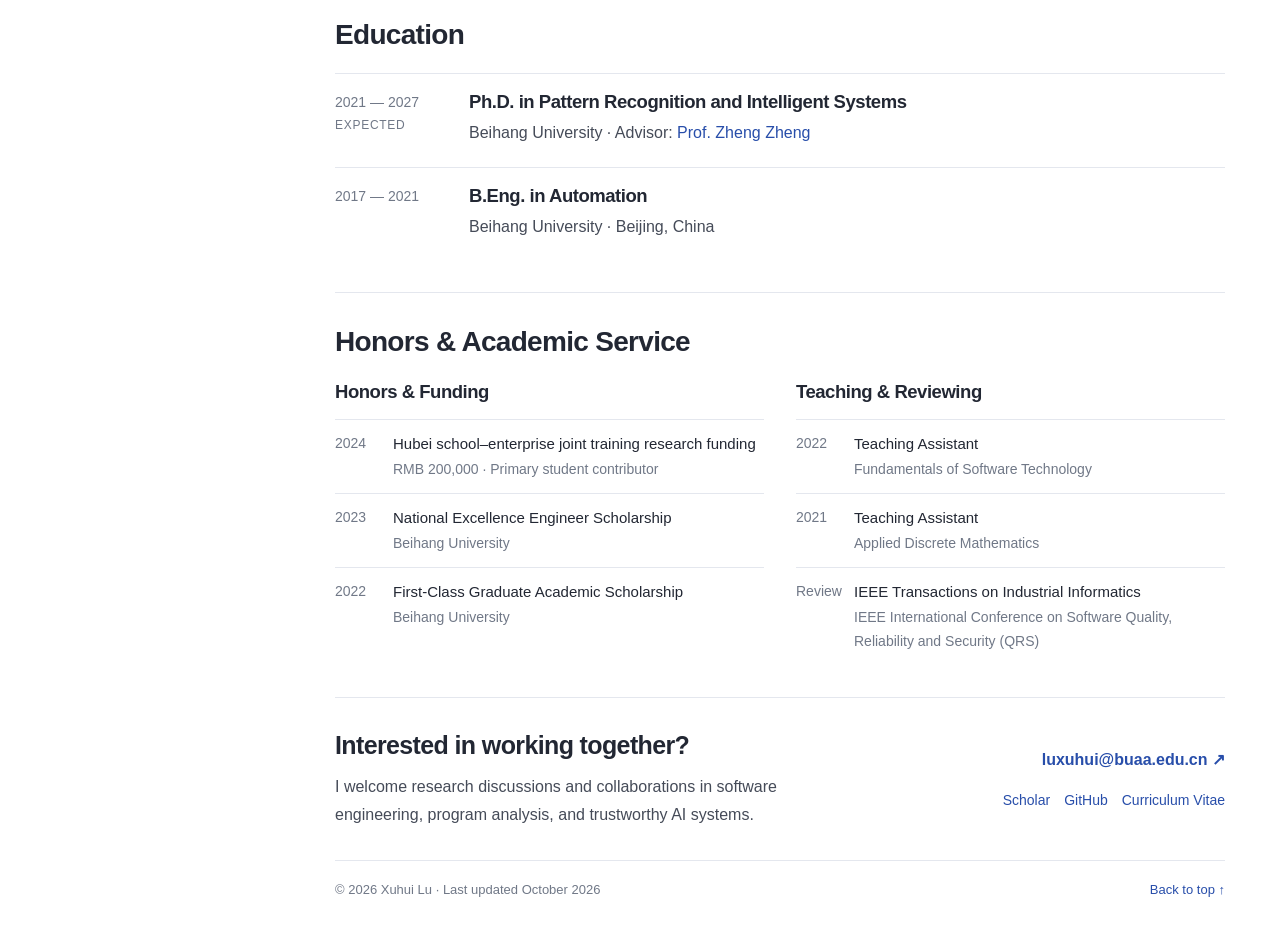
==== commit 2081510d: "Lead homepage with About Me and move research vision into Research Interests" ====
--- a/index.html
+++ b/index.html
@@ -13,10 +13,10 @@
   <meta property="og:url" content="https://xuhuilu.github.io/">
   <meta property="og:image" content="https://xuhuilu.github.io/profile.jpg">
   <link rel="icon" type="image/svg+xml" href="data:image/svg+xml,%3Csvg xmlns='http://www.w3.org/2000/svg' viewBox='0 0 64 64'%3E%3Crect width='64' height='64' rx='13' fill='%231d6455'/%3E%3Ctext x='32' y='42' text-anchor='middle' font-family='Arial,sans-serif' font-size='29' font-weight='bold' fill='white'%3EXL%3C/text%3E%3C/svg%3E">
-  <link rel="stylesheet" href="assets/style.css?v=20261024-readable">
+  <link rel="stylesheet" href="assets/style.css?v=20261024-about-first">
   <script src="assets/config.js" defer></script>
-  <script src="assets/main.js?v=20261024-readable" defer></script>
-  <script src="assets/visitors.js?v=20261024-readable" defer></script>
+  <script src="assets/main.js?v=20261024-about-first" defer></script>
+  <script src="assets/visitors.js?v=20261024-about-first" defer></script>
 </head>
 <body>
 <a class="skip-link" href="#main">Skip to content</a>
@@ -63,15 +63,9 @@
         <img src="profile.jpg" alt="Portrait of Xuhui Lu" width="810" height="1080" decoding="async">
         <div><strong>Xuhui Lu <span lang="zh-CN">路旭辉</span></strong><p>Ph.D. Candidate · Beihang University</p><div><a href="cv.pdf" target="_blank" rel="noopener noreferrer">CV ↗</a><a href="https://scholar.google.com/citations?user=Rg4Tr7MAAAAJ" target="_blank" rel="noopener noreferrer">Scholar ↗</a><a href="mailto:luxuhui@buaa.edu.cn">Email ↗</a></div></div>
       </div>
-      <section class="hero section-anchor" id="about" aria-labelledby="vision-title">
-        <div class="hero-eyebrow"><span class="eyebrow-line"></span> RESEARCH VISION</div>
-        <h2 id="vision-title">Towards <em>Trustworthy AI Agents</em> for Software Engineering</h2>
-        <p class="vision-summary">Bridging software understanding, program analysis, and evidence-grounded validation.</p>
-        <div class="topic-pills" aria-label="Research keywords">
-          <span>Software Engineering</span><span>Program Analysis</span><span>AI Agents</span><span>Software Reliability</span>
-        </div>
+      <section class="about-section section-anchor" id="about" aria-labelledby="about-heading">
+        <div class="section-heading"><h2 id="about-heading">About Me</h2></div>
         <div class="about-panel">
-          <div class="section-kicker">ABOUT ME</div>
           <p>I am <strong>Xuhui Lu</strong>, a Ph.D. candidate in <strong>Pattern Recognition and Intelligent Systems</strong> at <strong>Beihang University</strong>, advised by <a href="https://teacher.buaa.edu.cn/zhengzheng/zh_CN/index.htm" target="_blank" rel="noopener noreferrer">Prof. Zheng Zheng</a>. I expect to complete my Ph.D. in 2027.</p>
           <p>My research lies at the intersection of <strong>software engineering, program analysis, and artificial intelligence</strong>. My work spans structural analysis of software systems, repository-level program comprehension, and AI-assisted software engineering.</p>
           <p>I am particularly interested in enabling software agents to understand complex repositories, reason about changes, and support trustworthy decisions through verifiable evidence.</p>
@@ -90,7 +84,13 @@
 
       <section class="content-section section-anchor" id="research" aria-labelledby="research-heading">
         <div class="section-heading"><div><span class="section-index">02 / RESEARCH</span><h2 id="research-heading">Research Interests</h2></div><p class="section-aside">Three connected directions</p></div>
-        <p class="section-lede">My research begins with understanding software structure and moves toward reliable, evidence-grounded decisions in AI-assisted development.</p>
+        <div class="research-vision" aria-labelledby="vision-title">
+        <h3 id="vision-title">Towards <em>Trustworthy AI Agents</em> for Software Engineering</h3>
+        <p class="vision-summary">Bridging software understanding, program analysis, and evidence-grounded validation.</p>
+        <div class="topic-pills" aria-label="Research keywords">
+          <span>Software Engineering</span><span>Program Analysis</span><span>AI Agents</span><span>Software Reliability</span>
+        </div>
+        </div>
         <div class="research-grid">
           <article class="research-card"><div class="research-number">01 <span aria-hidden="true">↗</span></div><h3>Software Reliability</h3><p>Structural analysis of complex software, function-call graphs, defect characteristics, and software reliability assessment.</p><div class="chip-row"><span>Call Graphs</span><span>Defect Analysis</span></div></article>
           <article class="research-card"><div class="research-number">02 <span aria-hidden="true">↗</span></div><h3>Repository Intelligence</h3><p>Structure-aware retrieval, repository-level comprehension, and evidence-based reasoning over code and related artifacts.</p><div class="chip-row"><span>Code Understanding</span><span>RAG</span></div></article>
--- a/assets/style.css
+++ b/assets/style.css
@@ -44,9 +44,10 @@
 .service-grid{display:grid;grid-template-columns:1fr 1fr;gap:32px}.service-grid h3{margin:0 0 14px;font-size:18.5px;font-weight:600}.service-item{display:grid;grid-template-columns:46px minmax(0,1fr);gap:12px;padding:11px 0;border-top:1px solid var(--border)}.service-item time{color:var(--muted);font-size:14px}.service-item p{font-size:15px;font-weight:500}.service-item small{display:block;color:var(--muted);font-size:14px;font-weight:400}
 .visitor-details{border:1px solid var(--border);border-radius:6px;overflow:hidden}.visitor-details summary{cursor:pointer;padding:10px 15px;display:flex;justify-content:space-between;background:var(--soft);color:var(--accent);font-size:15px}.visitor-dashboard{display:grid;grid-template-columns:minmax(0,1.6fr) minmax(200px,1fr);background:var(--soft)}.visitor-map-wrap{padding:18px;min-width:0}.visitor-toolbar{display:flex;flex-wrap:wrap;justify-content:space-between;gap:8px;font-size:12px;color:var(--muted);margin-bottom:10px}.visitor-map{position:relative;height:270px;background:#eef1f7}.map-placeholder{position:absolute;inset:0;display:flex;flex-direction:column;align-items:center;justify-content:center;text-align:center;padding:20px;gap:8px}.map-placeholder strong{font-size:16px}.map-placeholder p{font-size:14px;color:var(--muted)}.placeholder-icon{font-size:26px;color:var(--accent)}.map-attribution{font-size:12px;color:var(--muted);margin-top:9px}.visitor-summary{padding:20px}.visitor-total>span,.country-heading{font-size:12px;color:var(--muted)}.visitor-total strong{display:block;font-size:34px;font-weight:600}.visitor-total small{font-size:13px;color:var(--muted)}.visitor-countries{padding-top:16px}.country-heading{display:flex;justify-content:space-between}.visitor-countries ol{list-style:none;padding:0;margin:10px 0}.visitor-countries li{display:flex;justify-content:space-between;gap:8px;font-size:14px;padding:5px 0}.privacy-note{font-size:12px;color:var(--muted);margin-top:16px}
 .contact-section{display:grid;grid-template-columns:1.4fr 1fr;gap:24px;border-top:1px solid var(--border);padding:31px 0}.contact-section h2{font-size:25px;margin:0 0 10px;font-weight:600}.contact-section p{font-size:16px;color:var(--body)}.contact-right{display:flex;flex-direction:column;align-items:flex-end;justify-content:center;gap:14px}.contact-email{font-size:16px;font-weight:600}.contact-extra{display:flex;flex-wrap:wrap;gap:14px;font-size:14px}.site-footer{display:flex;flex-wrap:wrap;justify-content:space-between;gap:12px;border-top:1px solid var(--border);padding:18px 0 30px;color:var(--muted);font-size:13px}
+.about-section{padding:53px 0 32px}.about-section .about-panel{border:0;padding:0}.research-vision{border-left:3px solid var(--accent);padding-left:20px;margin-bottom:24px}.research-vision h3{margin:0 0 10px;font-size:24px;font-weight:600;line-height:1.45}.research-vision h3 em{font-style:normal;color:var(--accent)}.research-vision .vision-summary{font-size:17px}.research-vision .topic-pills{margin:15px 0 0}
 @media(min-width:851px) and (max-height:780px){.sidebar-inner{padding-top:22px}.portrait{width:112px;height:130px;margin-bottom:14px}.profile-name{font-size:28px}.profile-role{margin-top:9px}.side-nav{margin:17px 0;padding:12px 0}.side-nav a{padding-block:6px}}
 @media(max-width:1100px){:root{--sidebar-width:245px}.sidebar-inner{padding-inline:22px}.content-inner{width:calc(100% - 60px)}.research-grid{grid-template-columns:1fr}.research-card{display:grid;grid-template-columns:24px minmax(0,1fr);gap:7px 12px}.research-card h3{grid-column:2}.research-number{grid-row:1;grid-column:1}.research-card p,.research-card .chip-row{grid-column:2}}
-@media(max-width:850px){html{scroll-padding-top:75px}.mobile-bar{display:flex;position:sticky;top:0;z-index:45;height:58px;align-items:center;justify-content:space-between;padding:0 22px;background:#fff;border-bottom:1px solid var(--border)}.mobile-brand{font-size:18.5px;font-weight:650;color:var(--ink)}.mobile-brand span{font-size:14px;font-weight:400;color:var(--muted)}.menu-toggle{padding:5px 9px;border:1px solid var(--border);border-radius:4px;background:white;color:var(--ink);font-size:14px;cursor:pointer}.sidebar{top:58px;height:calc(100dvh - 58px);width:min(280px,86vw);transform:translateX(-100%);transition:transform .2s}.sidebar.is-open{transform:translateX(0)}.nav-open::before{content:'';position:fixed;inset:58px 0 0;z-index:29;background:#15203b55}.main-content{width:100%;margin:0}.content-inner{width:min(740px,calc(100% - 48px))}.mobile-profile{display:flex;align-items:center;gap:19px;padding:26px 0;border-bottom:1px solid var(--border)}.mobile-profile img{width:76px;height:91px;object-fit:cover;object-position:50% 25%;border-radius:6px}.mobile-profile strong{font-size:25px;letter-spacing:-.02em}.mobile-profile strong span{font-size:15px;font-weight:400;color:var(--muted)}.mobile-profile p{font-size:15px;color:var(--body);margin:5px 0}.mobile-profile div div{display:flex;gap:15px;font-size:14px}.hero{padding-top:29px}.hero h2{font-size:32px}.section-anchor{scroll-margin-top:78px}}
+@media(max-width:850px){html{scroll-padding-top:75px}.mobile-bar{display:flex;position:sticky;top:0;z-index:45;height:58px;align-items:center;justify-content:space-between;padding:0 22px;background:#fff;border-bottom:1px solid var(--border)}.mobile-brand{font-size:18.5px;font-weight:650;color:var(--ink)}.mobile-brand span{font-size:14px;font-weight:400;color:var(--muted)}.menu-toggle{padding:5px 9px;border:1px solid var(--border);border-radius:4px;background:white;color:var(--ink);font-size:14px;cursor:pointer}.sidebar{top:58px;height:calc(100dvh - 58px);width:min(280px,86vw);transform:translateX(-100%);transition:transform .2s}.sidebar.is-open{transform:translateX(0)}.nav-open::before{content:'';position:fixed;inset:58px 0 0;z-index:29;background:#15203b55}.main-content{width:100%;margin:0}.content-inner{width:min(740px,calc(100% - 48px))}.mobile-profile{display:flex;align-items:center;gap:19px;padding:26px 0;border-bottom:1px solid var(--border)}.mobile-profile img{width:76px;height:91px;object-fit:cover;object-position:50% 25%;border-radius:6px}.mobile-profile strong{font-size:25px;letter-spacing:-.02em}.mobile-profile strong span{font-size:15px;font-weight:400;color:var(--muted)}.mobile-profile p{font-size:15px;color:var(--body);margin:5px 0}.mobile-profile div div{display:flex;gap:15px;font-size:14px}.hero{padding-top:29px}.about-section{padding-top:29px}.hero h2{font-size:32px}.section-anchor{scroll-margin-top:78px}}
 @media(max-width:560px){.content-inner{width:calc(100% - 36px)}.hero h2{font-size:30px}.about-panel p{font-size:17px}.section-aside{display:none}.section-heading{gap:12px}.section-heading h2{font-size:25px}.section-heading-link{font-size:14px}.publication{grid-template-columns:34px minmax(0,1fr);gap:10px}.publication h4{font-size:18px}.pub-subheading{font-size:17px}.timeline article,.education-list article{grid-template-columns:1fr;gap:5px}.service-grid,.contact-section,.visitor-dashboard{grid-template-columns:1fr}.service-grid{gap:26px}.contact-right{align-items:flex-start}.news-item{grid-template-columns:39px minmax(0,1fr);gap:10px}.topic-pills{gap:6px}.mobile-brand span{display:none}}
 @media(prefers-reduced-motion:reduce){html{scroll-behavior:auto}*,*::before,*::after{transition:none!important;animation:none!important}}
 @media print{.sidebar,.mobile-bar,.mobile-profile,.visitors-section,.contact-section,.site-footer,.skip-link{display:none!important}.main-content{width:100%;margin:0}.content-inner{width:100%}body{font:11pt Georgia,serif;background:white;color:black}.hero{padding-top:0}.publication,.timeline article,.education-list article{break-inside:avoid}}
